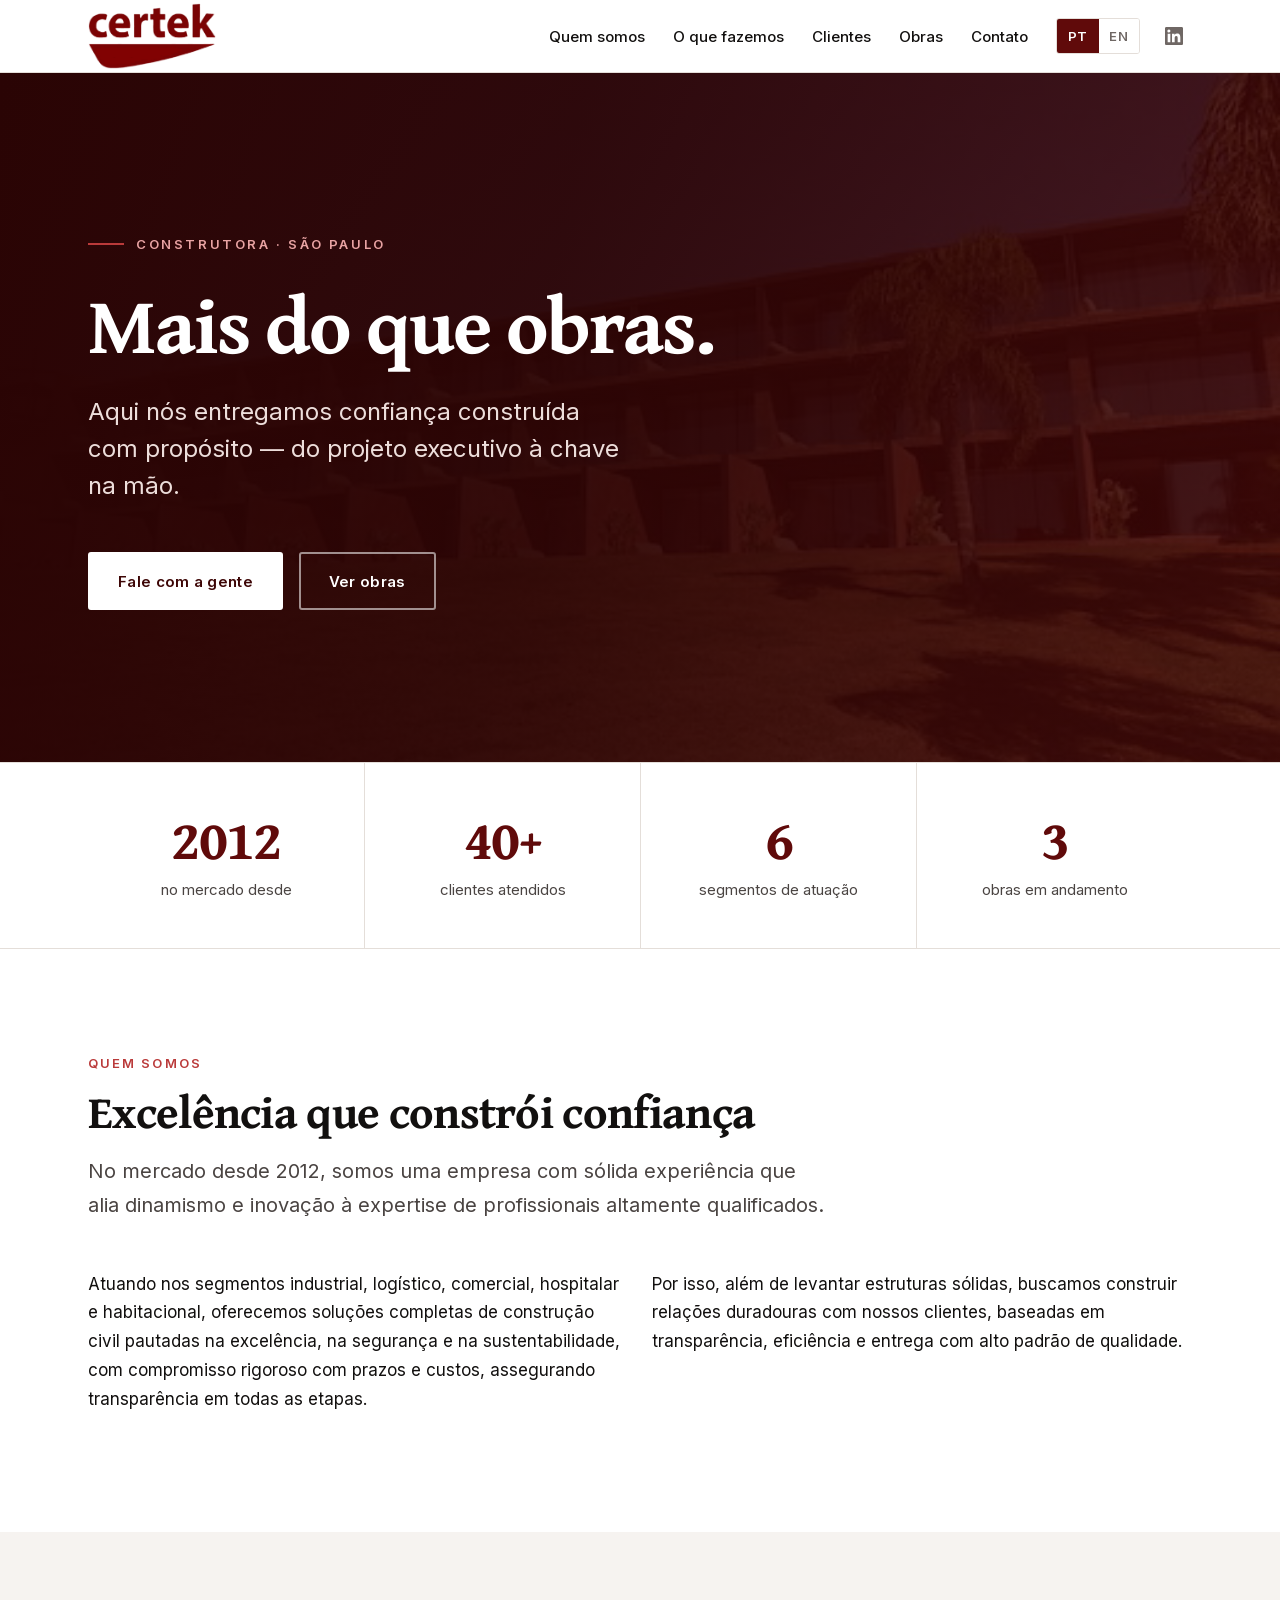
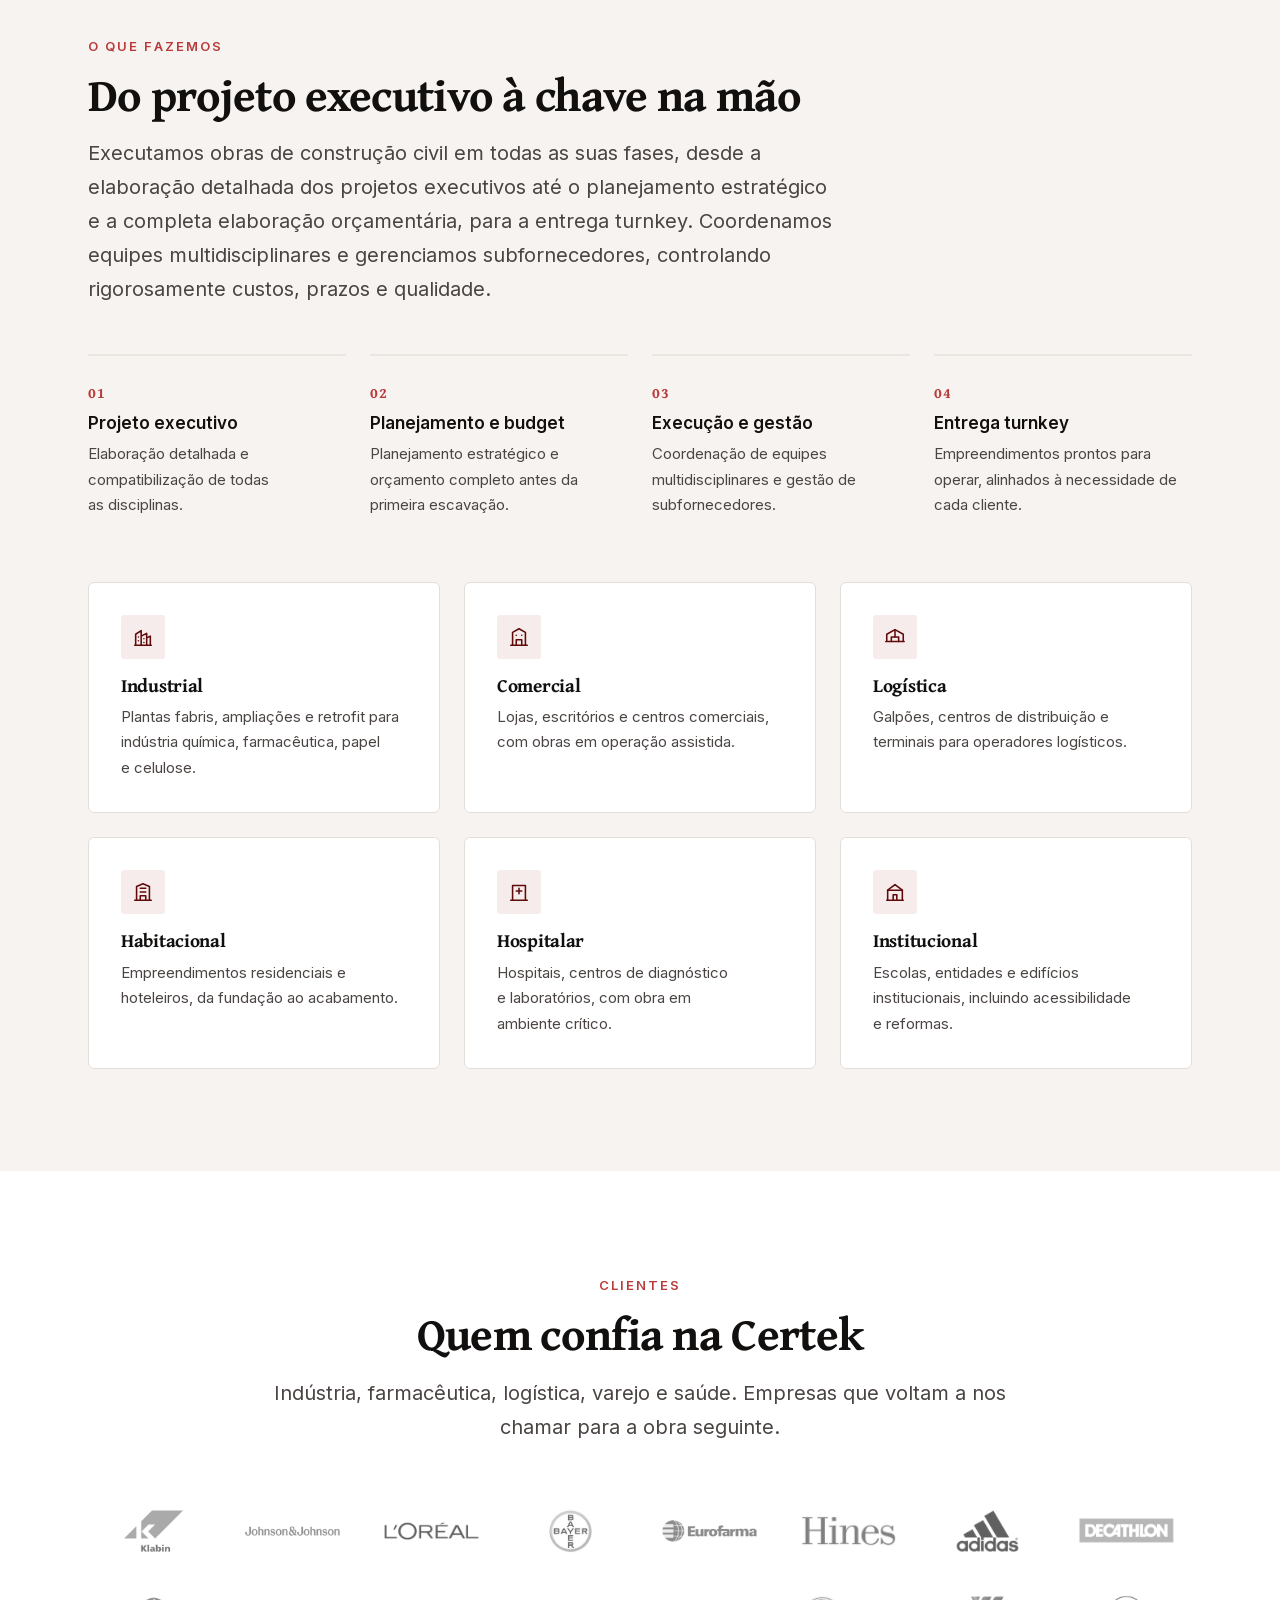
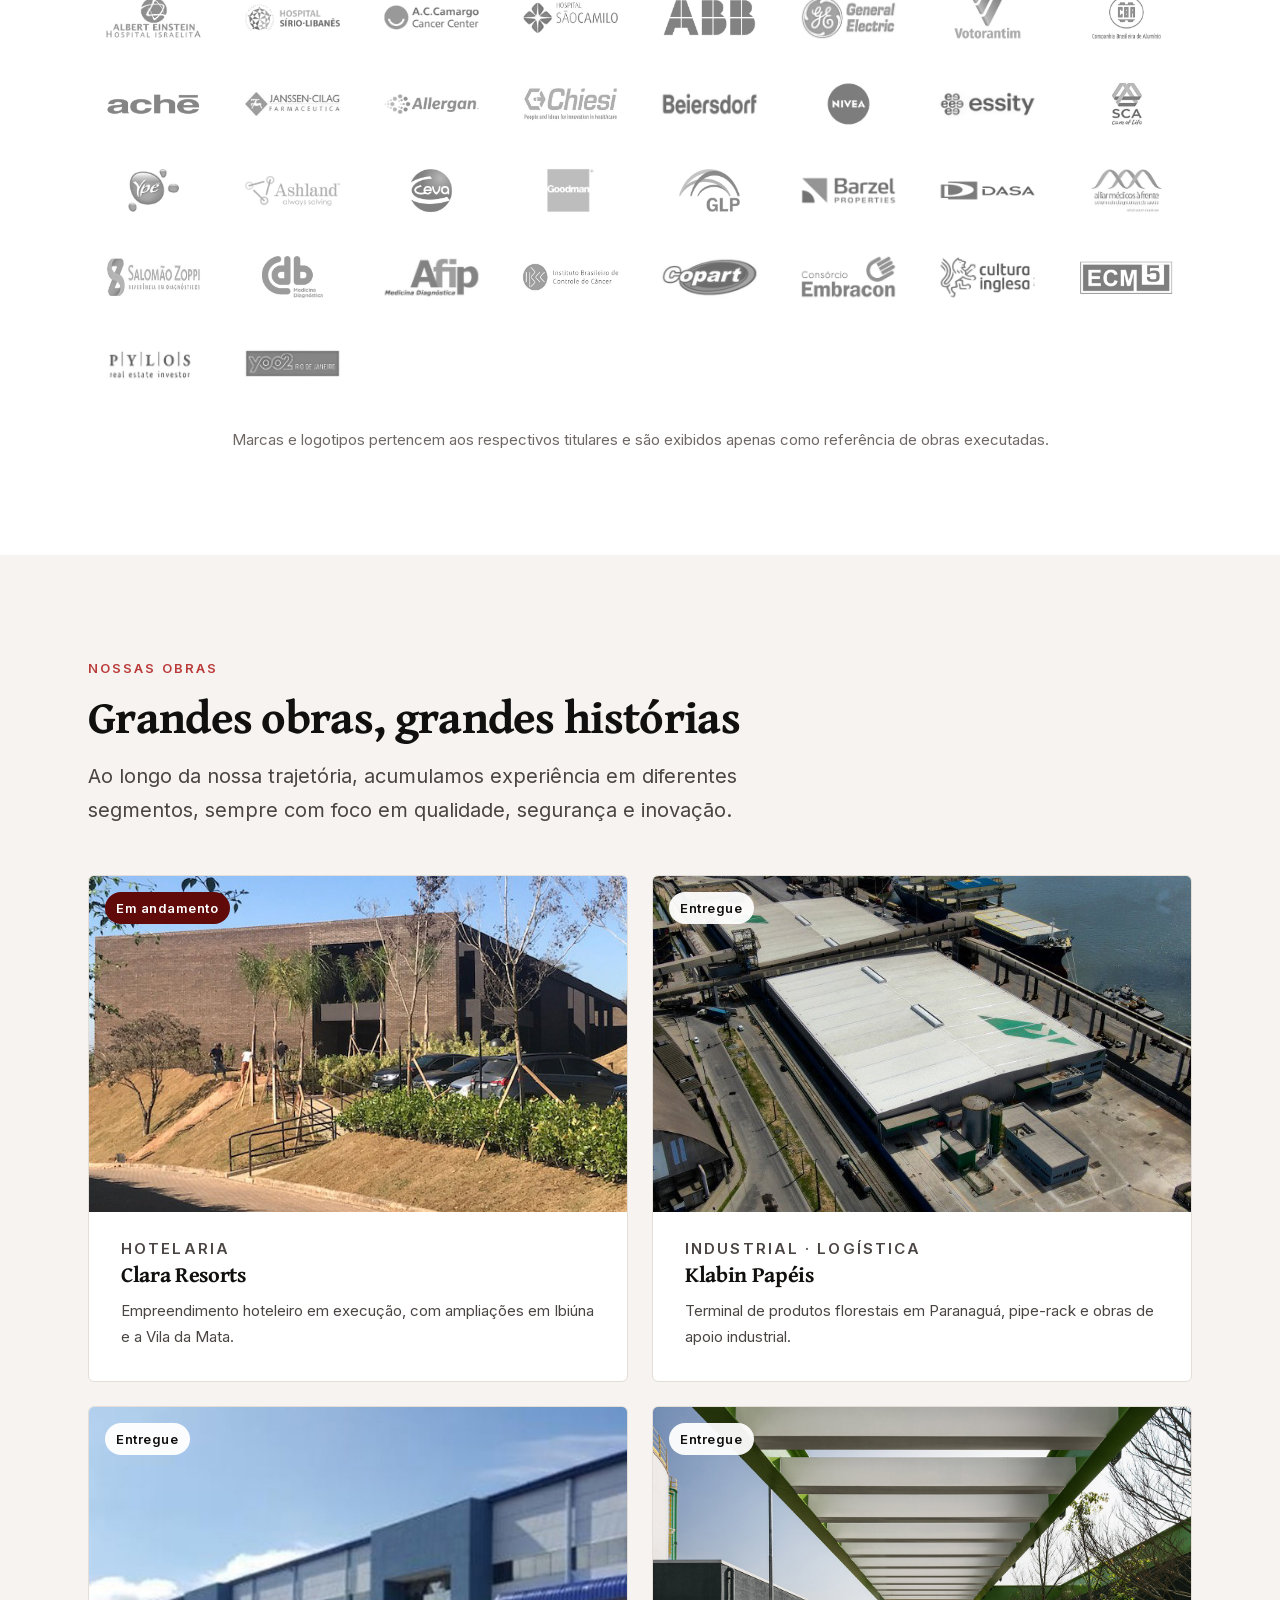
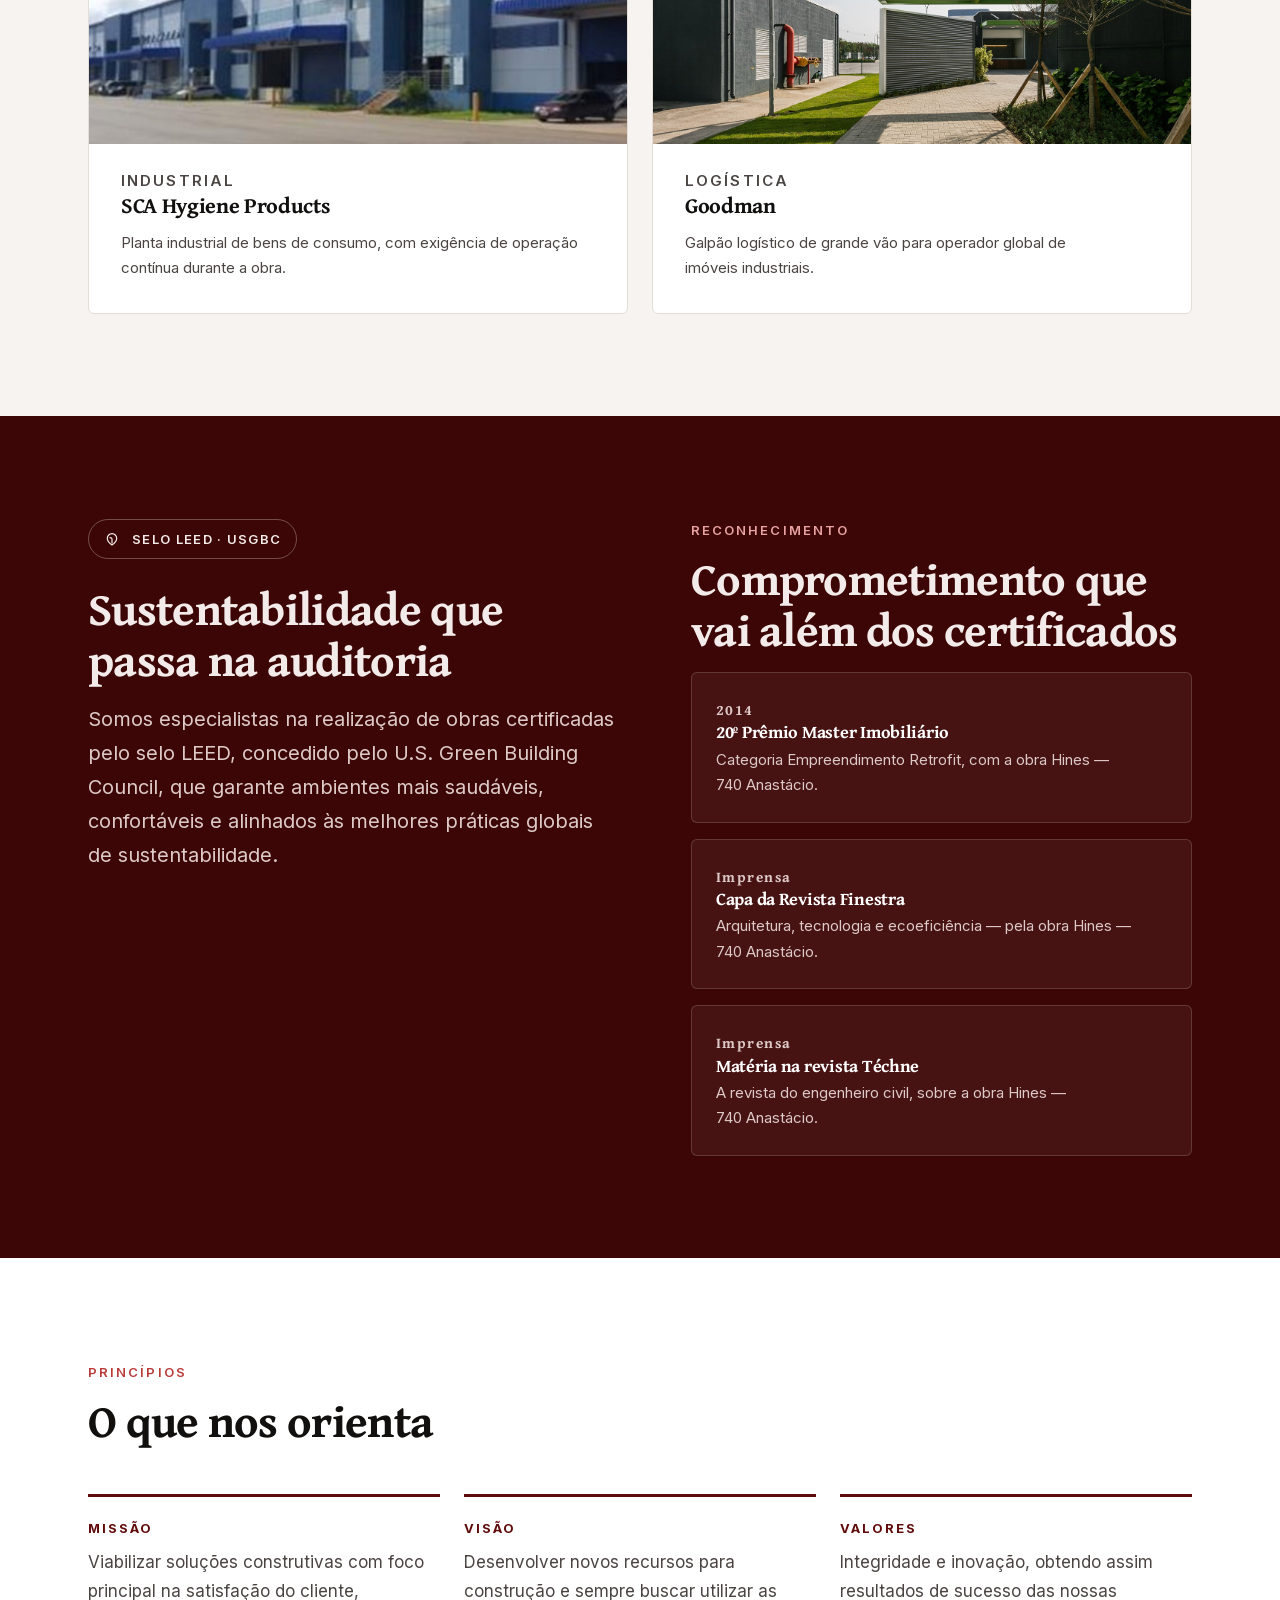
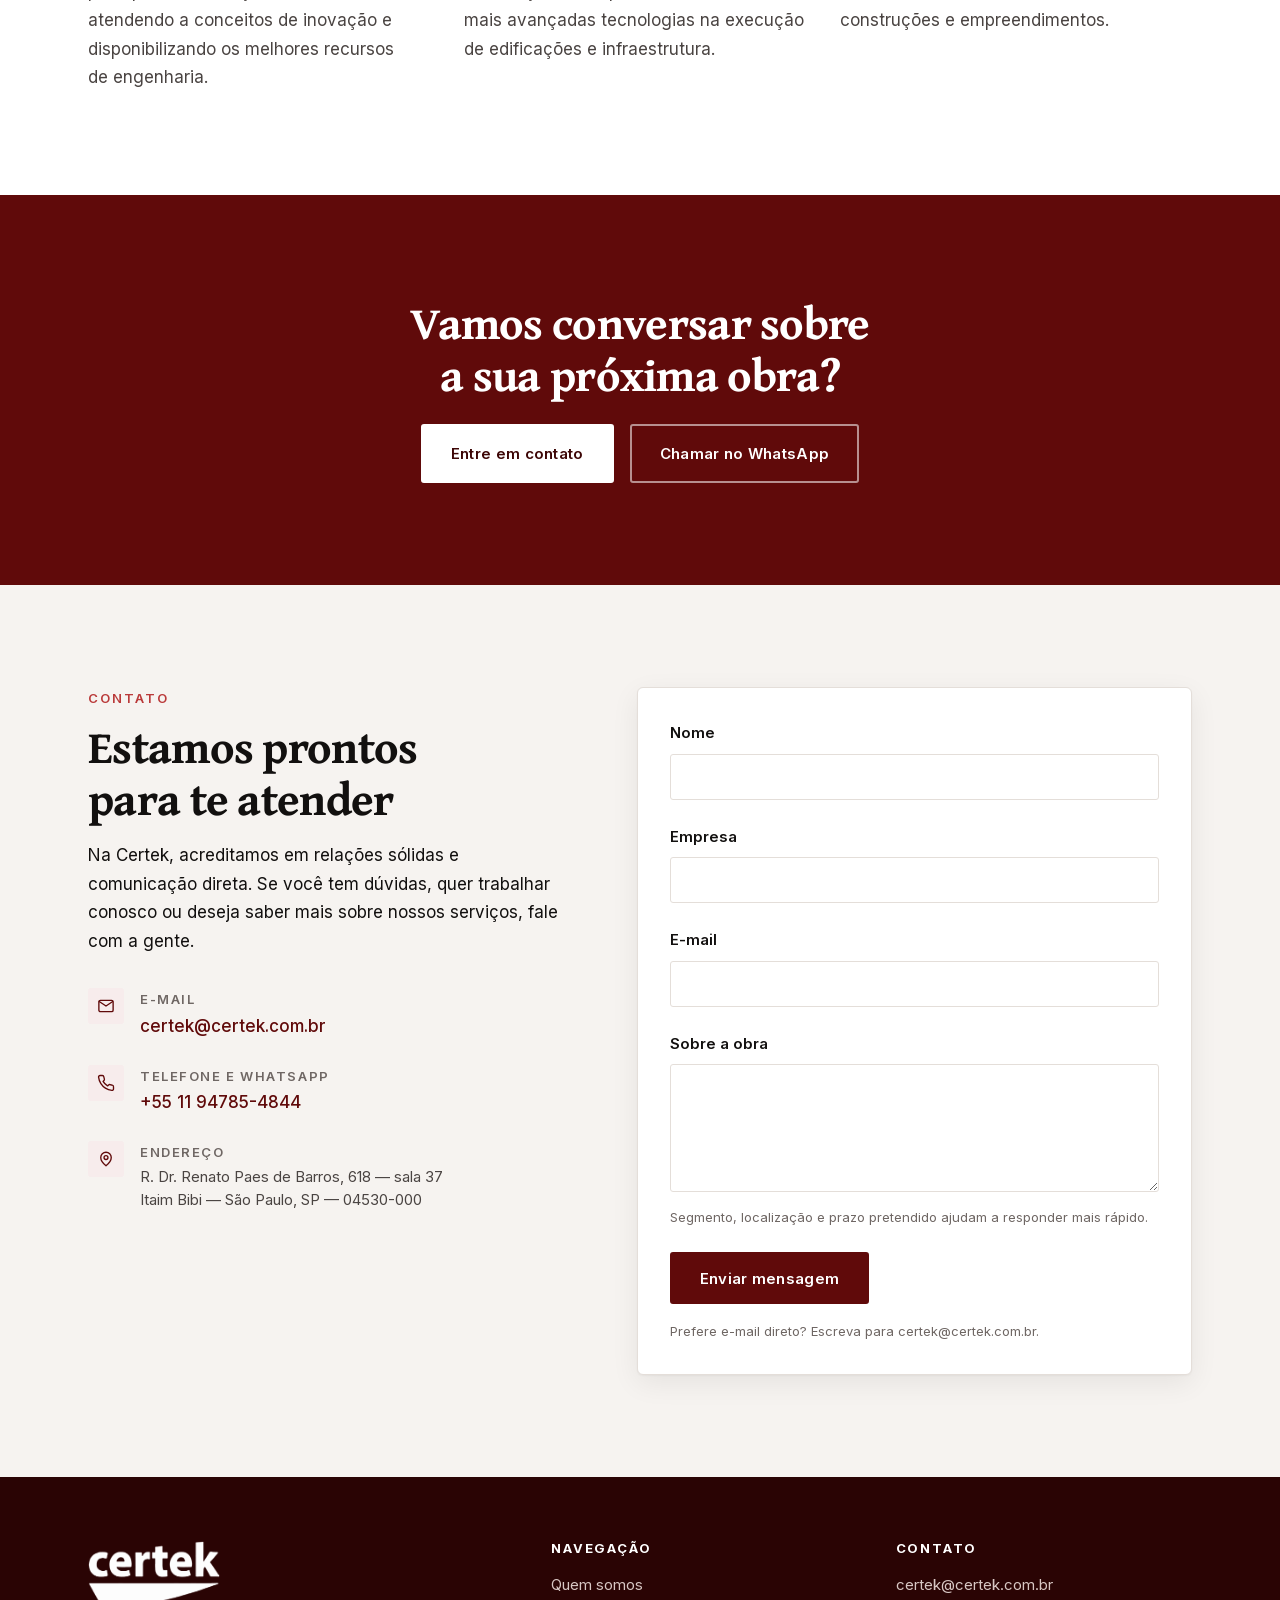
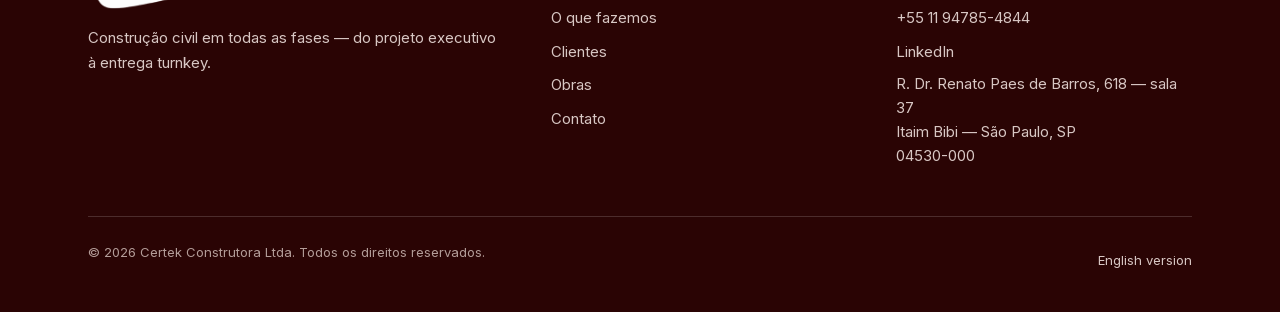
==== index.html @ c5f1bcc7 "LinkedIn, fundacao em 2012, mosaico de logos mais compacto e ajustes mobile Informacoes fornecidas p" ====
<!DOCTYPE html>
<html lang="pt-BR">
<head>
<meta charset="utf-8">
<meta name="viewport" content="width=device-width, initial-scale=1">

<title>Certek Construtora — Obras industriais, logísticas, hospitalares e comerciais em São Paulo</title>
<meta name="description" content="Construtora com atuação nos segmentos industrial, comercial, logístico, habitacional, hospitalar e institucional. Do projeto executivo à entrega turnkey, com obras certificadas LEED.">

<link rel="canonical" href="https://certek.com.br/">
<link rel="alternate" hreflang="pt-BR" href="https://certek.com.br/">
<link rel="alternate" hreflang="en" href="https://certek.com.br/en/">
<link rel="alternate" hreflang="x-default" href="https://certek.com.br/">

<meta property="og:type" content="website">
<meta property="og:site_name" content="Certek Construtora">
<meta property="og:locale" content="pt_BR">
<meta property="og:locale:alternate" content="en_US">
<meta property="og:url" content="https://certek.com.br/">
<meta property="og:title" content="Certek Construtora — mais do que obras">
<meta property="og:description" content="Do projeto executivo à entrega turnkey. Obras industriais, logísticas, hospitalares e comerciais para Klabin, Eurofarma, Johnson &amp; Johnson, Hines, Albert Einstein e outros.">
<meta property="og:image" content="https://certek.com.br/assets/img/og-certek.jpg">
<meta property="og:image:width" content="1200">
<meta property="og:image:height" content="630">
<meta property="og:image:alt" content="Certek Construtora">
<meta name="twitter:card" content="summary_large_image">

<link rel="icon" href="assets/img/favicon-32.png" sizes="32x32" type="image/png">
<link rel="icon" href="assets/img/favicon-512.png" sizes="512x512" type="image/png">
<link rel="apple-touch-icon" href="assets/img/apple-touch-icon.png">
<meta name="theme-color" content="#600a0a">

<link rel="preload" href="assets/fonts/gentium-700-latin.woff2" as="font" type="font/woff2" crossorigin>
<link rel="preload" href="assets/fonts/inter-400-latin.woff2" as="font" type="font/woff2" crossorigin>
<link rel="stylesheet" href="assets/css/fonts.css">
<link rel="stylesheet" href="assets/css/site.css">

<script type="application/ld+json">
{
  "@context": "https://schema.org",
  "@type": "GeneralContractor",
  "name": "Certek Construtora",
  "legalName": "Certek Construtora Ltda",
  "url": "https://certek.com.br/",
  "logo": "https://certek.com.br/assets/img/logo-certek.png",
  "image": "https://certek.com.br/assets/img/og-certek.jpg",
  "email": "certek@certek.com.br",
  "telephone": "+55-11-94785-4844",
  "foundingDate": "2012",
  "sameAs": ["https://www.linkedin.com/company/certek-construtora/"],
  "address": {
    "@type": "PostalAddress",
    "streetAddress": "R. Dr. Renato Paes de Barros, 618 - sala 37",
    "addressLocality": "São Paulo",
    "addressRegion": "SP",
    "postalCode": "04530-000",
    "addressCountry": "BR"
  },
  "areaServed": { "@type": "Country", "name": "Brasil" },
  "knowsAbout": [
    "Construção industrial",
    "Construção logística",
    "Construção hospitalar",
    "Construção comercial",
    "Retrofit",
    "Entrega turnkey",
    "Certificação LEED"
  ]
}
</script>
</head>

<body>
<a class="skip-link" href="#main" data-i18n="skip">Pular para o conteúdo</a>

<header class="site-header">
  <div class="container site-header__inner">
    <a class="brand" href="./" aria-label="Certek Construtora — início">
      <img src="assets/img/logo-certek.png" alt="Certek Construtora" width="600" height="307">
    </a>

    <button class="nav-toggle" type="button" aria-expanded="false" aria-controls="nav">
      <span></span>
      <span class="visually-hidden" data-i18n="nav.toggle">Abrir menu</span>
    </button>

    <nav class="nav" id="nav" aria-label="Principal">
      <ul class="nav__list">
        <li><a class="nav__link" href="#empresa" data-i18n="nav.about">Quem somos</a></li>
        <li><a class="nav__link" href="#servicos" data-i18n="nav.services">O que fazemos</a></li>
        <li><a class="nav__link" href="#clientes" data-i18n="nav.clients">Clientes</a></li>
        <li><a class="nav__link" href="#obras" data-i18n="nav.works">Obras</a></li>
        <li><a class="nav__link" href="#contato" data-i18n="nav.contact">Contato</a></li>
      </ul>
      <div class="nav__aside">
        <div class="lang">
          <a class="lang__item" href="./" aria-current="true" lang="pt-BR" hreflang="pt-BR">PT</a>
          <a class="lang__item" href="en/" lang="en" hreflang="en">EN</a>
        </div>
        <a class="social" href="https://www.linkedin.com/company/certek-construtora/" target="_blank" rel="noopener">
          <svg viewBox="0 0 24 24" fill="currentColor" aria-hidden="true"><path d="M20.45 20.45h-3.56v-5.57c0-1.33-.02-3.04-1.85-3.04-1.86 0-2.14 1.45-2.14 2.94v5.67H9.35V9h3.41v1.56h.05a3.74 3.74 0 0 1 3.37-1.85c3.6 0 4.27 2.37 4.27 5.46v6.28zM5.34 7.43a2.07 2.07 0 1 1 0-4.13 2.07 2.07 0 0 1 0 4.13zM7.12 20.45H3.55V9h3.57v11.45zM22.22 0H1.77C.79 0 0 .77 0 1.72v20.56C0 23.23.79 24 1.77 24h20.45c.98 0 1.78-.77 1.78-1.72V1.72C24 .77 23.2 0 22.22 0z"/></svg>
          <span class="visually-hidden" data-i18n="social.linkedin">Certek no LinkedIn</span>
        </a>
      </div>
    </nav>
  </div>
</header>

<main id="main">

  <!-- 1 · Herói ------------------------------------------------------------ -->
  <section class="hero">
    <div class="hero__media" role="presentation"></div>
    <div class="container">
      <div class="hero__inner">
        <p class="hero__eyebrow" data-i18n="hero.eyebrow">Construtora · São Paulo</p>
        <h1 class="hero__title" data-i18n="hero.title">Mais do que obras.</h1>
        <p class="hero__lead" data-i18n="hero.lead">
          Aqui nós entregamos confiança construída com propósito — do projeto
          executivo à chave na mão.
        </p>
        <div class="hero__actions">
          <a class="btn btn--light" href="#contato" data-i18n="hero.cta1">Fale com a gente</a>
          <a class="btn btn--on-dark" href="#obras" data-i18n="hero.cta2">Ver obras</a>
        </div>
      </div>
    </div>
  </section>

  <!-- 2 · Números ---------------------------------------------------------- -->
  <section class="stats" aria-label="Certek em números">
    <div class="container">
      <div class="stats__grid">
        <div class="stat">
          <span class="stat__value">2012</span>
          <span class="stat__label" data-i18n="stats.since">no mercado desde</span>
        </div>
        <div class="stat">
          <span class="stat__value">40+</span>
          <span class="stat__label" data-i18n="stats.clients">clientes atendidos</span>
        </div>
        <div class="stat">
          <span class="stat__value">6</span>
          <span class="stat__label" data-i18n="stats.sectors">segmentos de atuação</span>
        </div>
        <div class="stat">
          <span class="stat__value">3</span>
          <span class="stat__label" data-i18n="stats.ongoing">obras em andamento</span>
        </div>
      </div>
    </div>
  </section>

  <!-- 3 · Quem somos ------------------------------------------------------- -->
  <section class="section" id="empresa">
    <div class="container">
      <div class="section__head">
        <p class="section__eyebrow" data-i18n="about.eyebrow">Quem somos</p>
        <h2 class="section__title" data-i18n="about.title">Excelência que constrói confiança</h2>
        <p class="section__lead" data-i18n="about.lead">
          No mercado desde 2012, somos uma empresa com sólida experiência que
          alia dinamismo e inovação à expertise de profissionais altamente
          qualificados.
        </p>
      </div>

      <div class="grid grid--2">
        <p data-reveal data-i18n="about.p1">
          Atuando nos segmentos industrial, logístico, comercial, hospitalar e
          habitacional, oferecemos soluções completas de construção civil
          pautadas na excelência, na segurança e na sustentabilidade, com
          compromisso rigoroso com prazos e custos, assegurando transparência em
          todas as etapas.
        </p>
        <p data-reveal data-i18n="about.p2">
          Por isso, além de levantar estruturas sólidas, buscamos construir
          relações duradouras com nossos clientes, baseadas em transparência,
          eficiência e entrega com alto padrão de qualidade.
        </p>
      </div>
    </div>
  </section>

  <!-- 4 · O que fazemos ---------------------------------------------------- -->
  <section class="section section--sand" id="servicos">
    <div class="container">
      <div class="section__head">
        <p class="section__eyebrow" data-i18n="services.eyebrow">O que fazemos</p>
        <h2 class="section__title" data-i18n="services.title">Do projeto executivo à chave na mão</h2>
        <p class="section__lead" data-i18n="services.lead">
          Executamos obras de construção civil em todas as suas fases, desde a
          elaboração detalhada dos projetos executivos até o planejamento
          estratégico e a completa elaboração orçamentária, para a entrega
          turnkey. Coordenamos equipes multidisciplinares e gerenciamos
          subfornecedores, controlando rigorosamente custos, prazos e qualidade.
        </p>
      </div>

      <ol class="process">
        <li class="process__step" data-reveal>
          <h3 data-i18n="process.1.title">Projeto executivo</h3>
          <p data-i18n="process.1.text">Elaboração detalhada e compatibilização de todas as disciplinas.</p>
        </li>
        <li class="process__step" data-reveal>
          <h3 data-i18n="process.2.title">Planejamento e budget</h3>
          <p data-i18n="process.2.text">Planejamento estratégico e orçamento completo antes da primeira escavação.</p>
        </li>
        <li class="process__step" data-reveal>
          <h3 data-i18n="process.3.title">Execução e gestão</h3>
          <p data-i18n="process.3.text">Coordenação de equipes multidisciplinares e gestão de subfornecedores.</p>
        </li>
        <li class="process__step" data-reveal>
          <h3 data-i18n="process.4.title">Entrega turnkey</h3>
          <p data-i18n="process.4.text">Empreendimentos prontos para operar, alinhados à necessidade de cada cliente.</p>
        </li>
      </ol>

      <div class="segments grid grid--3">
        <article class="segment" data-reveal>
          <div class="segment__icon" aria-hidden="true">
            <svg viewBox="0 0 24 24" fill="none" stroke="currentColor" stroke-width="1.7" stroke-linecap="round" stroke-linejoin="round"><path d="M3 21h18M4 21V9l6-4v16M10 21V11l6-3v13M16 21v-8l4-2v10"/><path d="M7 12h.01M7 16h.01M13 14h.01M13 18h.01"/></svg>
          </div>
          <h3 data-i18n="segment.industrial.title">Industrial</h3>
          <p data-i18n="segment.industrial.text">Plantas fabris, ampliações e retrofit para indústria química, farmacêutica, papel e celulose.</p>
        </article>

        <article class="segment" data-reveal>
          <div class="segment__icon" aria-hidden="true">
            <svg viewBox="0 0 24 24" fill="none" stroke="currentColor" stroke-width="1.7" stroke-linecap="round" stroke-linejoin="round"><path d="M3 21h18M5 21V7l7-4 7 4v14"/><path d="M9 21v-6h6v6"/><path d="M9 10h.01M15 10h.01"/></svg>
          </div>
          <h3 data-i18n="segment.comercial.title">Comercial</h3>
          <p data-i18n="segment.comercial.text">Lojas, escritórios e centros comerciais, com obras em operação assistida.</p>
        </article>

        <article class="segment" data-reveal>
          <div class="segment__icon" aria-hidden="true">
            <svg viewBox="0 0 24 24" fill="none" stroke="currentColor" stroke-width="1.7" stroke-linecap="round" stroke-linejoin="round"><path d="M2 17h20M3 17V9l9-5 9 5v8"/><path d="M8 17v-5h8v5"/><path d="M12 4v8"/></svg>
          </div>
          <h3 data-i18n="segment.logistica.title">Logística</h3>
          <p data-i18n="segment.logistica.text">Galpões, centros de distribuição e terminais para operadores logísticos.</p>
        </article>

        <article class="segment" data-reveal>
          <div class="segment__icon" aria-hidden="true">
            <svg viewBox="0 0 24 24" fill="none" stroke="currentColor" stroke-width="1.7" stroke-linecap="round" stroke-linejoin="round"><path d="M3 21h18M5 21V6l7-3 7 3v15"/><path d="M9 21v-5h6v5"/><path d="M9 8h6M9 12h6"/></svg>
          </div>
          <h3 data-i18n="segment.habitacional.title">Habitacional</h3>
          <p data-i18n="segment.habitacional.text">Empreendimentos residenciais e hoteleiros, da fundação ao acabamento.</p>
        </article>

        <article class="segment" data-reveal>
          <div class="segment__icon" aria-hidden="true">
            <svg viewBox="0 0 24 24" fill="none" stroke="currentColor" stroke-width="1.7" stroke-linecap="round" stroke-linejoin="round"><path d="M3 21h18M5 21V5h14v16"/><path d="M12 8v6M9 11h6"/></svg>
          </div>
          <h3 data-i18n="segment.hospitalar.title">Hospitalar</h3>
          <p data-i18n="segment.hospitalar.text">Hospitais, centros de diagnóstico e laboratórios, com obra em ambiente crítico.</p>
        </article>

        <article class="segment" data-reveal>
          <div class="segment__icon" aria-hidden="true">
            <svg viewBox="0 0 24 24" fill="none" stroke="currentColor" stroke-width="1.7" stroke-linecap="round" stroke-linejoin="round"><path d="M3 21h18M4 21V10l8-6 8 6v11"/><path d="M4 10h16"/><path d="M10 21v-6h4v6"/></svg>
          </div>
          <h3 data-i18n="segment.institucional.title">Institucional</h3>
          <p data-i18n="segment.institucional.text">Escolas, entidades e edifícios institucionais, incluindo acessibilidade e reformas.</p>
        </article>
      </div>
    </div>
  </section>

  <!-- 5 · Clientes --------------------------------------------------------- -->
  <section class="section" id="clientes">
    <div class="container">
      <div class="section__head section__head--center">
        <p class="section__eyebrow" data-i18n="clients.eyebrow">Clientes</p>
        <h2 class="section__title" data-i18n="clients.title">Quem confia na Certek</h2>
        <p class="section__lead" data-i18n="clients.lead">
          Indústria, farmacêutica, logística, varejo e saúde. Empresas que voltam
          a nos chamar para a obra seguinte.
        </p>
      </div>

      <div class="clients__grid">
        <div class="client"><img src="assets/img/clientes/logos/klabin.png" alt="Klabin" loading="lazy" decoding="async" width="175" height="128"></div>
        <div class="client"><img src="assets/img/clientes/logos/johnson-johnson.png" alt="Johnson &amp; Johnson" loading="lazy" decoding="async" width="277" height="38"></div>
        <div class="client"><img src="assets/img/clientes/logos/loreal.png" alt="L'Oréal" loading="lazy" decoding="async" width="244" height="55"></div>
        <div class="client"><img src="assets/img/clientes/logos/bayer.png" alt="Bayer" loading="lazy" decoding="async" width="121" height="121"></div>
        <div class="client"><img src="assets/img/clientes/logos/eurofarma.png" alt="Eurofarma" loading="lazy" decoding="async" width="268" height="72"></div>
        <div class="client"><img src="assets/img/clientes/logos/hines.png" alt="Hines" loading="lazy" decoding="async" width="206" height="70"></div>
        <div class="client"><img src="assets/img/clientes/logos/adidas.png" alt="adidas" loading="lazy" decoding="async" width="163" height="114"></div>
        <div class="client"><img src="assets/img/clientes/logos/decathlon.png" alt="Decathlon" loading="lazy" decoding="async" width="239" height="70"></div>
        <div class="client"><img src="assets/img/clientes/logos/albert-einstein.png" alt="Hospital Israelita Albert Einstein" loading="lazy" decoding="async" width="249" height="113"></div>
        <div class="client"><img src="assets/img/clientes/logos/sirio-libanes.png" alt="Hospital Sírio-Libanês" loading="lazy" decoding="async" width="291" height="90"></div>
        <div class="client"><img src="assets/img/clientes/logos/ac-camargo.png" alt="A.C.Camargo Cancer Center" loading="lazy" decoding="async" width="260" height="77"></div>
        <div class="client"><img src="assets/img/clientes/logos/sao-camilo.png" alt="Hospital São Camilo" loading="lazy" decoding="async" width="271" height="98"></div>
        <div class="client"><img src="assets/img/clientes/logos/abb.png" alt="ABB" loading="lazy" decoding="async" width="158" height="69"></div>
        <div class="client"><img src="assets/img/clientes/logos/general-electric.png" alt="General Electric" loading="lazy" decoding="async" width="207" height="98"></div>
        <div class="client"><img src="assets/img/clientes/logos/votorantim.png" alt="Votorantim" loading="lazy" decoding="async" width="175" height="116"></div>
        <div class="client"><img src="assets/img/clientes/logos/cba.png" alt="CBA — Companhia Brasileira de Alumínio" loading="lazy" decoding="async" width="227" height="144"></div>
        <div class="client"><img src="assets/img/clientes/logos/ache.png" alt="Aché Laboratórios" loading="lazy" decoding="async" width="179" height="47"></div>
        <div class="client"><img src="assets/img/clientes/logos/janssen-cilag.png" alt="Janssen-Cilag" loading="lazy" decoding="async" width="307" height="87"></div>
        <div class="client"><img src="assets/img/clientes/logos/allergan.png" alt="Allergan" loading="lazy" decoding="async" width="291" height="73"></div>
        <div class="client"><img src="assets/img/clientes/logos/chiesi.png" alt="Chiesi" loading="lazy" decoding="async" width="194" height="75"></div>
        <div class="client"><img src="assets/img/clientes/logos/beiersdorf.png" alt="Beiersdorf" loading="lazy" decoding="async" width="224" height="60"></div>
        <div class="client"><img src="assets/img/clientes/logos/nivea.png" alt="Nivea" loading="lazy" decoding="async" width="115" height="115"></div>
        <div class="client"><img src="assets/img/clientes/logos/essity.png" alt="Essity" loading="lazy" decoding="async" width="218" height="60"></div>
        <div class="client"><img src="assets/img/clientes/logos/sca.png" alt="SCA Hygiene Products" loading="lazy" decoding="async" width="108" height="148"></div>
        <div class="client"><img src="assets/img/clientes/logos/ype.png" alt="Ypê" loading="lazy" decoding="async" width="158" height="133"></div>
        <div class="client"><img src="assets/img/clientes/logos/ashland.png" alt="Ashland" loading="lazy" decoding="async" width="296" height="102"></div>
        <div class="client"><img src="assets/img/clientes/logos/ceva.png" alt="Ceva Santé Animale" loading="lazy" decoding="async" width="144" height="149"></div>
        <div class="client"><img src="assets/img/clientes/logos/goodman.png" alt="Goodman" loading="lazy" decoding="async" width="139" height="125"></div>
        <div class="client"><img src="assets/img/clientes/logos/glp.png" alt="GLP" loading="lazy" decoding="async" width="201" height="144"></div>
        <div class="client"><img src="assets/img/clientes/logos/barzel.png" alt="Barzel Properties" loading="lazy" decoding="async" width="216" height="68"></div>
        <div class="client"><img src="assets/img/clientes/logos/dasa.png" alt="Dasa" loading="lazy" decoding="async" width="236" height="56"></div>
        <div class="client"><img src="assets/img/clientes/logos/alliar.png" alt="Alliar" loading="lazy" decoding="async" width="192" height="119"></div>
        <div class="client"><img src="assets/img/clientes/logos/salomao-zoppi.png" alt="Salomão Zoppi Diagnósticos" loading="lazy" decoding="async" width="189" height="83"></div>
        <div class="client"><img src="assets/img/clientes/logos/cdb.png" alt="CDB Medicina Diagnóstica" loading="lazy" decoding="async" width="202" height="143"></div>
        <div class="client"><img src="assets/img/clientes/logos/afip.png" alt="Afip Medicina Diagnóstica" loading="lazy" decoding="async" width="218" height="94"></div>
        <div class="client"><img src="assets/img/clientes/logos/ibcc.png" alt="Instituto Brasileiro de Controle do Câncer" loading="lazy" decoding="async" width="341" height="105"></div>
        <div class="client"><img src="assets/img/clientes/logos/copart.png" alt="Copart" loading="lazy" decoding="async" width="224" height="92"></div>
        <div class="client"><img src="assets/img/clientes/logos/embracon.png" alt="Consórcio Embracon" loading="lazy" decoding="async" width="215" height="99"></div>
        <div class="client"><img src="assets/img/clientes/logos/cultura-inglesa.png" alt="Cultura Inglesa" loading="lazy" decoding="async" width="227" height="104"></div>
        <div class="client"><img src="assets/img/clientes/logos/ecm5.png" alt="ECM5 Incorporadora" loading="lazy" decoding="async" width="180" height="71"></div>
        <div class="client"><img src="assets/img/clientes/logos/pylos.png" alt="Pylos Real Estate Investor" loading="lazy" decoding="async" width="207" height="66"></div>
        <div class="client"><img src="assets/img/clientes/logos/yoo2.png" alt="YOO2 Rio de Janeiro" loading="lazy" decoding="async" width="207" height="65"></div>
      </div>

      <p class="clients__note" data-i18n="clients.note">
        Marcas e logotipos pertencem aos respectivos titulares e são exibidos
        apenas como referência de obras executadas.
      </p>
    </div>
  </section>

  <!-- 6 · Obras ------------------------------------------------------------ -->
  <section class="section section--sand" id="obras">
    <div class="container">
      <div class="section__head">
        <p class="section__eyebrow" data-i18n="works.eyebrow">Nossas obras</p>
        <h2 class="section__title" data-i18n="works.title">Grandes obras, grandes histórias</h2>
        <p class="section__lead" data-i18n="works.lead">
          Ao longo da nossa trajetória, acumulamos experiência em diferentes
          segmentos, sempre com foco em qualidade, segurança e inovação.
        </p>
      </div>

      <div class="works">
        <article class="work" data-reveal>
          <figure class="work__figure">
            <img src="assets/img/obras/clara-resorts-2.jpg" alt="Obra do Clara Resorts" loading="lazy" decoding="async" width="640" height="480">
            <span class="work__status work__status--live" data-i18n="works.status.live">Em andamento</span>
          </figure>
          <div class="work__body">
            <p class="work__sector" data-i18n="works.clara.sector">Hotelaria</p>
            <h3 data-i18n="works.clara.title">Clara Resorts</h3>
            <p data-i18n="works.clara.text">Empreendimento hoteleiro em execução, com ampliações em Ibiúna e a Vila da Mata.</p>
          </div>
        </article>

        <article class="work" data-reveal>
          <figure class="work__figure">
            <img src="assets/img/obras/klabin.jpg" alt="Obra da Klabin" loading="lazy" decoding="async" width="768" height="432">
            <span class="work__status" data-i18n="works.status.done">Entregue</span>
          </figure>
          <div class="work__body">
            <p class="work__sector" data-i18n="works.klabin.sector">Industrial · Logística</p>
            <h3 data-i18n="works.klabin.title">Klabin Papéis</h3>
            <p data-i18n="works.klabin.text">Terminal de produtos florestais em Paranaguá, pipe-rack e obras de apoio industrial.</p>
          </div>
        </article>

        <article class="work" data-reveal>
          <figure class="work__figure">
            <img src="assets/img/obras/sca-1.jpg" alt="Obra da SCA Hygiene Products" loading="lazy" decoding="async" width="630" height="408">
            <span class="work__status" data-i18n="works.status.done">Entregue</span>
          </figure>
          <div class="work__body">
            <p class="work__sector" data-i18n="works.sca.sector">Industrial</p>
            <h3 data-i18n="works.sca.title">SCA Hygiene Products</h3>
            <p data-i18n="works.sca.text">Planta industrial de bens de consumo, com exigência de operação contínua durante a obra.</p>
          </div>
        </article>

        <article class="work" data-reveal>
          <figure class="work__figure">
            <img src="assets/img/obras/goodman.jpg" alt="Galpão logístico Goodman" loading="lazy" decoding="async" width="1447" height="992">
            <span class="work__status" data-i18n="works.status.done">Entregue</span>
          </figure>
          <div class="work__body">
            <p class="work__sector" data-i18n="works.goodman.sector">Logística</p>
            <h3 data-i18n="works.goodman.title">Goodman</h3>
            <p data-i18n="works.goodman.text">Galpão logístico de grande vão para operador global de imóveis industriais.</p>
          </div>
        </article>
      </div>
    </div>
  </section>

  <!-- 7 · LEED e reconhecimento -------------------------------------------- -->
  <section class="section section--dark" id="reconhecimento">
    <div class="container">
      <div class="leed">
        <div>
          <p class="leed__seal">
            <svg viewBox="0 0 24 24" fill="none" stroke="currentColor" stroke-width="1.8" stroke-linecap="round" stroke-linejoin="round" aria-hidden="true"><path d="M12 21s7-4.5 7-10a7 7 0 1 0-14 0c0 5.5 7 10 7 10z"/><path d="M12 12v6M9 10c1.5 0 3 1 3 2"/></svg>
            <span data-i18n="leed.seal">Selo LEED · USGBC</span>
          </p>
          <h2 class="section__title" data-i18n="leed.title">Sustentabilidade que passa na auditoria</h2>
          <p class="section__lead" data-i18n="leed.lead">
            Somos especialistas na realização de obras certificadas pelo selo
            LEED, concedido pelo U.S. Green Building Council, que garante
            ambientes mais saudáveis, confortáveis e alinhados às melhores
            práticas globais de sustentabilidade.
          </p>
        </div>

        <div>
          <p class="section__eyebrow" data-i18n="awards.eyebrow">Reconhecimento</p>
          <h2 class="section__title" data-i18n="awards.title">Comprometimento que vai além dos certificados</h2>
          <div class="awards">
            <article class="award" data-reveal>
              <p class="award__year">2014</p>
              <h3 data-i18n="awards.master.title">20º Prêmio Master Imobiliário</h3>
              <p data-i18n="awards.master.text">Categoria Empreendimento Retrofit, com a obra Hines — 740 Anastácio.</p>
            </article>
            <article class="award" data-reveal>
              <p class="award__year" data-i18n="awards.press">Imprensa</p>
              <h3 data-i18n="awards.finestra.title">Capa da Revista Finestra</h3>
              <p data-i18n="awards.finestra.text">Arquitetura, tecnologia e ecoeficiência — pela obra Hines — 740 Anastácio.</p>
            </article>
            <article class="award" data-reveal>
              <p class="award__year" data-i18n="awards.press">Imprensa</p>
              <h3 data-i18n="awards.techne.title">Matéria na revista Téchne</h3>
              <p data-i18n="awards.techne.text">A revista do engenheiro civil, sobre a obra Hines — 740 Anastácio.</p>
            </article>
          </div>
        </div>
      </div>
    </div>
  </section>

  <!-- 8 · Missão, visão e valores ------------------------------------------ -->
  <section class="section" id="valores">
    <div class="container">
      <div class="section__head">
        <p class="section__eyebrow" data-i18n="values.eyebrow">Princípios</p>
        <h2 class="section__title" data-i18n="values.title">O que nos orienta</h2>
      </div>

      <div class="grid grid--3">
        <div class="pillar" data-reveal>
          <h3 data-i18n="values.mission.title">Missão</h3>
          <p data-i18n="values.mission.text">
            Viabilizar soluções construtivas com foco principal na satisfação do
            cliente, atendendo a conceitos de inovação e disponibilizando os
            melhores recursos de engenharia.
          </p>
        </div>
        <div class="pillar" data-reveal>
          <h3 data-i18n="values.vision.title">Visão</h3>
          <p data-i18n="values.vision.text">
            Desenvolver novos recursos para construção e sempre buscar utilizar
            as mais avançadas tecnologias na execução de edificações e
            infraestrutura.
          </p>
        </div>
        <div class="pillar" data-reveal>
          <h3 data-i18n="values.values.title">Valores</h3>
          <p data-i18n="values.values.text">
            Integridade e inovação, obtendo assim resultados de sucesso das
            nossas construções e empreendimentos.
          </p>
        </div>
      </div>
    </div>
  </section>

  <!-- Faixa de CTA --------------------------------------------------------- -->
  <section class="section cta-band">
    <div class="container container--narrow">
      <h2 data-i18n="cta.title">Vamos conversar sobre a sua próxima obra?</h2>
      <div class="cta-band__actions">
        <a class="btn btn--light" href="#contato" data-i18n="cta.primary">Entre em contato</a>
        <a class="btn btn--on-dark" href="https://wa.me/5511947854844" rel="noopener" data-i18n="cta.whatsapp">Chamar no WhatsApp</a>
      </div>
    </div>
  </section>

  <!-- 9 · Contato ---------------------------------------------------------- -->
  <section class="section section--sand" id="contato">
    <div class="container">
      <div class="contact">
        <div>
          <p class="section__eyebrow" data-i18n="contact.eyebrow">Contato</p>
          <h2 class="section__title" data-i18n="contact.title">Estamos prontos para te atender</h2>
          <p data-i18n="contact.lead">
            Na Certek, acreditamos em relações sólidas e comunicação direta. Se
            você tem dúvidas, quer trabalhar conosco ou deseja saber mais sobre
            nossos serviços, fale com a gente.
          </p>

          <div class="contact__channels">
            <div class="channel">
              <span class="channel__icon" aria-hidden="true">
                <svg viewBox="0 0 24 24" fill="none" stroke="currentColor" stroke-width="1.8" stroke-linecap="round" stroke-linejoin="round"><rect x="2.5" y="4.5" width="19" height="15" rx="2"/><path d="m3 6 9 6 9-6"/></svg>
              </span>
              <span>
                <span class="channel__label" data-i18n="contact.email">E-mail</span>
                <a href="mailto:certek@certek.com.br">certek@certek.com.br</a>
              </span>
            </div>

            <div class="channel">
              <span class="channel__icon" aria-hidden="true">
                <svg viewBox="0 0 24 24" fill="none" stroke="currentColor" stroke-width="1.8" stroke-linecap="round" stroke-linejoin="round"><path d="M22 16.9v3a2 2 0 0 1-2.2 2 19.8 19.8 0 0 1-8.6-3.1 19.5 19.5 0 0 1-6-6A19.8 19.8 0 0 1 2.1 4.2 2 2 0 0 1 4.1 2h3a2 2 0 0 1 2 1.7c.1 1 .4 1.9.7 2.8a2 2 0 0 1-.5 2.1L8.1 9.9a16 16 0 0 0 6 6l1.3-1.2a2 2 0 0 1 2.1-.5c.9.3 1.8.6 2.8.7a2 2 0 0 1 1.7 2z"/></svg>
              </span>
              <span>
                <span class="channel__label" data-i18n="contact.phone">Telefone e WhatsApp</span>
                <a href="tel:+5511947854844">+55 11 94785-4844</a>
              </span>
            </div>

            <div class="channel">
              <span class="channel__icon" aria-hidden="true">
                <svg viewBox="0 0 24 24" fill="none" stroke="currentColor" stroke-width="1.8" stroke-linecap="round" stroke-linejoin="round"><path d="M12 21s7-5.6 7-11a7 7 0 1 0-14 0c0 5.4 7 11 7 11z"/><circle cx="12" cy="10" r="2.6"/></svg>
              </span>
              <span>
                <span class="channel__label" data-i18n="contact.address">Endereço</span>
                <address>
                  R. Dr. Renato Paes de Barros, 618 — sala 37<br>
                  Itaim Bibi — São Paulo, SP — 04530-000
                </address>
              </span>
            </div>
          </div>
        </div>

        <!--
          FORMULÁRIO — precisa de um endpoint antes de ir para produção.
          Enquanto o action continuar com o valor abaixo, o site.js intercepta o
          envio e abre um e-mail já preenchido, em vez de fingir que enviou.
          Para ativar de verdade: crie um formulário no Formspree (ou use
          Netlify Forms) e troque o action pela URL recebida.
        -->
        <form class="form" id="contact-form" method="post" action="TODO_FORM_ENDPOINT" novalidate>
          <div class="field">
            <label for="f-nome" data-i18n="form.name">Nome</label>
            <input type="text" id="f-nome" name="nome" autocomplete="name" required>
          </div>
          <div class="field">
            <label for="f-empresa" data-i18n="form.company">Empresa</label>
            <input type="text" id="f-empresa" name="empresa" autocomplete="organization">
          </div>
          <div class="field">
            <label for="f-email" data-i18n="form.emailLabel">E-mail</label>
            <input type="email" id="f-email" name="email" autocomplete="email" required>
          </div>
          <div class="field">
            <label for="f-mensagem" data-i18n="form.message">Sobre a obra</label>
            <textarea id="f-mensagem" name="mensagem" required></textarea>
            <span class="field__hint" data-i18n="form.hint">Segmento, localização e prazo pretendido ajudam a responder mais rápido.</span>
          </div>
          <button class="btn btn--primary" type="submit" data-i18n="form.submit">Enviar mensagem</button>
          <p class="form__status" id="form-status" role="status" aria-live="polite"></p>
          <p class="form__note" data-i18n="form.note">
            Prefere e-mail direto? Escreva para certek@certek.com.br.
          </p>
        </form>
      </div>
    </div>
  </section>
</main>

<footer class="site-footer">
  <div class="container">
    <div class="site-footer__top">
      <div>
        <img src="assets/img/logo-certek-branco.png" alt="Certek Construtora" width="600" height="307" loading="lazy">
        <p data-i18n="footer.tagline">
          Construção civil em todas as fases — do projeto executivo à entrega
          turnkey.
        </p>
      </div>

      <div>
        <h3 data-i18n="footer.nav">Navegação</h3>
        <ul>
          <li><a href="#empresa" data-i18n="nav.about">Quem somos</a></li>
          <li><a href="#servicos" data-i18n="nav.services">O que fazemos</a></li>
          <li><a href="#clientes" data-i18n="nav.clients">Clientes</a></li>
          <li><a href="#obras" data-i18n="nav.works">Obras</a></li>
          <li><a href="#contato" data-i18n="nav.contact">Contato</a></li>
        </ul>
      </div>

      <div>
        <h3 data-i18n="footer.contact">Contato</h3>
        <ul>
          <li><a href="mailto:certek@certek.com.br">certek@certek.com.br</a></li>
          <li><a href="tel:+5511947854844">+55 11 94785-4844</a></li>
          <li><a href="https://www.linkedin.com/company/certek-construtora/" target="_blank" rel="noopener">LinkedIn</a></li>
        </ul>
        <address>
          R. Dr. Renato Paes de Barros, 618 — sala 37<br>
          Itaim Bibi — São Paulo, SP<br>
          04530-000
        </address>
      </div>
    </div>

    <div class="site-footer__bottom">
      <p data-i18n="footer.legal">© 2026 Certek Construtora Ltda. Todos os direitos reservados.</p>
      <p><a href="en/" hreflang="en" lang="en">English version</a></p>
    </div>
  </div>
</footer>

<script src="assets/js/site.js" defer></script>
</body>
</html>
---- assets/css/fonts.css ----
/* Gerado por scripts/fetch-fonts.py — não editar à mão. */

@font-face {
  font-family: 'Gentium Book Plus';
  font-style: normal;
  font-weight: 400;
  font-display: swap;
  src: url('../fonts/gentium-400-latin-ext.woff2') format('woff2');
  unicode-range: U+0100-02BA, U+02BD-02C5, U+02C7-02CC, U+02CE-02D7, U+02DD-02FF, U+0304, U+0308, U+0329, U+1D00-1DBF, U+1E00-1E9F, U+1EF2-1EFF, U+2020, U+20A0-20AB, U+20AD-20C0, U+2113, U+2C60-2C7F, U+A720-A7FF;
}

@font-face {
  font-family: 'Gentium Book Plus';
  font-style: normal;
  font-weight: 400;
  font-display: swap;
  src: url('../fonts/gentium-400-latin.woff2') format('woff2');
  unicode-range: U+0000-00FF, U+0131, U+0152-0153, U+02BB-02BC, U+02C6, U+02DA, U+02DC, U+0304, U+0308, U+0329, U+2000-206F, U+20AC, U+2122, U+2191, U+2193, U+2212, U+2215, U+FEFF, U+FFFD;
}

@font-face {
  font-family: 'Gentium Book Plus';
  font-style: normal;
  font-weight: 700;
  font-display: swap;
  src: url('../fonts/gentium-700-latin-ext.woff2') format('woff2');
  unicode-range: U+0100-02BA, U+02BD-02C5, U+02C7-02CC, U+02CE-02D7, U+02DD-02FF, U+0304, U+0308, U+0329, U+1D00-1DBF, U+1E00-1E9F, U+1EF2-1EFF, U+2020, U+20A0-20AB, U+20AD-20C0, U+2113, U+2C60-2C7F, U+A720-A7FF;
}

@font-face {
  font-family: 'Gentium Book Plus';
  font-style: normal;
  font-weight: 700;
  font-display: swap;
  src: url('../fonts/gentium-700-latin.woff2') format('woff2');
  unicode-range: U+0000-00FF, U+0131, U+0152-0153, U+02BB-02BC, U+02C6, U+02DA, U+02DC, U+0304, U+0308, U+0329, U+2000-206F, U+20AC, U+2122, U+2191, U+2193, U+2212, U+2215, U+FEFF, U+FFFD;
}

@font-face {
  font-family: 'Inter';
  font-style: normal;
  font-weight: 400;
  font-display: swap;
  src: url('../fonts/inter-400-latin-ext.woff2') format('woff2');
  unicode-range: U+0100-02BA, U+02BD-02C5, U+02C7-02CC, U+02CE-02D7, U+02DD-02FF, U+0304, U+0308, U+0329, U+1D00-1DBF, U+1E00-1E9F, U+1EF2-1EFF, U+2020, U+20A0-20AB, U+20AD-20C0, U+2113, U+2C60-2C7F, U+A720-A7FF;
}

@font-face {
  font-family: 'Inter';
  font-style: normal;
  font-weight: 400;
  font-display: swap;
  src: url('../fonts/inter-400-latin.woff2') format('woff2');
  unicode-range: U+0000-00FF, U+0131, U+0152-0153, U+02BB-02BC, U+02C6, U+02DA, U+02DC, U+0304, U+0308, U+0329, U+2000-206F, U+20AC, U+2122, U+2191, U+2193, U+2212, U+2215, U+FEFF, U+FFFD;
}

@font-face {
  font-family: 'Inter';
  font-style: normal;
  font-weight: 500;
  font-display: swap;
  src: url('../fonts/inter-500-latin-ext.woff2') format('woff2');
  unicode-range: U+0100-02BA, U+02BD-02C5, U+02C7-02CC, U+02CE-02D7, U+02DD-02FF, U+0304, U+0308, U+0329, U+1D00-1DBF, U+1E00-1E9F, U+1EF2-1EFF, U+2020, U+20A0-20AB, U+20AD-20C0, U+2113, U+2C60-2C7F, U+A720-A7FF;
}

@font-face {
  font-family: 'Inter';
  font-style: normal;
  font-weight: 500;
  font-display: swap;
  src: url('../fonts/inter-500-latin.woff2') format('woff2');
  unicode-range: U+0000-00FF, U+0131, U+0152-0153, U+02BB-02BC, U+02C6, U+02DA, U+02DC, U+0304, U+0308, U+0329, U+2000-206F, U+20AC, U+2122, U+2191, U+2193, U+2212, U+2215, U+FEFF, U+FFFD;
}

@font-face {
  font-family: 'Inter';
  font-style: normal;
  font-weight: 600;
  font-display: swap;
  src: url('../fonts/inter-600-latin-ext.woff2') format('woff2');
  unicode-range: U+0100-02BA, U+02BD-02C5, U+02C7-02CC, U+02CE-02D7, U+02DD-02FF, U+0304, U+0308, U+0329, U+1D00-1DBF, U+1E00-1E9F, U+1EF2-1EFF, U+2020, U+20A0-20AB, U+20AD-20C0, U+2113, U+2C60-2C7F, U+A720-A7FF;
}

@font-face {
  font-family: 'Inter';
  font-style: normal;
  font-weight: 600;
  font-display: swap;
  src: url('../fonts/inter-600-latin.woff2') format('woff2');
  unicode-range: U+0000-00FF, U+0131, U+0152-0153, U+02BB-02BC, U+02C6, U+02DA, U+02DC, U+0304, U+0308, U+0329, U+2000-206F, U+20AC, U+2122, U+2191, U+2193, U+2212, U+2215, U+FEFF, U+FFFD;
}

@font-face {
  font-family: 'Inter';
  font-style: normal;
  font-weight: 700;
  font-display: swap;
  src: url('../fonts/inter-700-latin-ext.woff2') format('woff2');
  unicode-range: U+0100-02BA, U+02BD-02C5, U+02C7-02CC, U+02CE-02D7, U+02DD-02FF, U+0304, U+0308, U+0329, U+1D00-1DBF, U+1E00-1E9F, U+1EF2-1EFF, U+2020, U+20A0-20AB, U+20AD-20C0, U+2113, U+2C60-2C7F, U+A720-A7FF;
}

@font-face {
  font-family: 'Inter';
  font-style: normal;
  font-weight: 700;
  font-display: swap;
  src: url('../fonts/inter-700-latin.woff2') format('woff2');
  unicode-range: U+0000-00FF, U+0131, U+0152-0153, U+02BB-02BC, U+02C6, U+02DA, U+02DC, U+0304, U+0308, U+0329, U+2000-206F, U+20AC, U+2122, U+2191, U+2193, U+2212, U+2215, U+FEFF, U+FFFD;
}
---- assets/css/site.css ----
/* ==========================================================================
   Certek Construtora — folha de estilo única
   Sem framework, sem build. Tokens em :root, componentes por seção.
   ========================================================================== */

/* --------------------------------------------------------------------------
   1. Tokens
   -------------------------------------------------------------------------- */

:root {
  /* Cor — vinho extraído do logo e do site atual.
     Contraste verificado: #600a0a sobre branco = 13,6:1 (AAA).
     #ba3a3a sobre branco = 5,6:1 — AA para texto normal, por isso só é usado
     em acentos e títulos, nunca em corpo de texto pequeno. */
  --wine: #600a0a;
  --wine-deep: #3d0606;
  --wine-darker: #2a0404;
  --wine-bright: #8b1414;
  --clay: #ba3a3a;

  --ink: #12100f;
  --ink-soft: #4a4442;
  --ink-faint: #6f6764;

  --paper: #ffffff;
  --sand: #f6f3f0;
  --sand-deep: #ece6e0;
  --line: #e4ded9;
  --line-dark: rgba(255, 255, 255, 0.16);

  /* Tipografia */
  --font-display: "Gentium Book Plus", Georgia, "Times New Roman", serif;
  --font-body: Inter, -apple-system, BlinkMacSystemFont, "Segoe UI", Roboto, sans-serif;

  --fs-display: clamp(2.75rem, 7vw, 5rem);
  --fs-h2: clamp(1.875rem, 3.6vw, 3rem);
  --fs-h3: 1.375rem;
  --fs-lead: clamp(1.0625rem, 1.6vw, 1.25rem);
  --fs-body: 1.0625rem;
  --fs-small: 0.9375rem;
  --fs-micro: 0.8125rem;

  /* Espaçamento */
  --sp-1: 0.5rem;
  --sp-2: 0.75rem;
  --sp-3: 1rem;
  --sp-4: 1.5rem;
  --sp-5: 2rem;
  --sp-6: 3rem;
  --sp-7: 4rem;
  --sp-8: 6rem;
  --sp-9: 8rem;

  --section-y: clamp(3.5rem, 8vw, 7rem);
  --gutter: clamp(1.25rem, 4vw, 3rem);
  --measure: 62ch;
  --radius: 3px;
  --radius-lg: 6px;

  --shadow-card: 0 1px 2px rgba(18, 16, 15, 0.04), 0 8px 28px rgba(18, 16, 15, 0.07);
  --shadow-lift: 0 2px 4px rgba(18, 16, 15, 0.06), 0 18px 46px rgba(18, 16, 15, 0.13);

  --ease: cubic-bezier(0.22, 0.61, 0.36, 1);
}

/* --------------------------------------------------------------------------
   2. Reset e base
   -------------------------------------------------------------------------- */

*,
*::before,
*::after {
  box-sizing: border-box;
}

html {
  -webkit-text-size-adjust: 100%;
  scroll-behavior: smooth;
  /* compensa o header fixo quando se navega por âncora */
  scroll-padding-top: 5.5rem;
}

body {
  margin: 0;
  background: var(--paper);
  color: var(--ink);
  font-family: var(--font-body);
  font-size: var(--fs-body);
  line-height: 1.7;
  -webkit-font-smoothing: antialiased;
  text-rendering: optimizeLegibility;
  overflow-x: hidden;
}

h1,
h2,
h3,
h4 {
  font-family: var(--font-display);
  font-weight: 700;
  line-height: 1.12;
  letter-spacing: -0.015em;
  margin: 0 0 var(--sp-3);
  text-wrap: balance;
}

p {
  margin: 0 0 var(--sp-3);
  text-wrap: pretty;
}

p:last-child {
  margin-bottom: 0;
}

a {
  color: var(--wine);
  text-underline-offset: 0.18em;
}

img {
  max-width: 100%;
  height: auto;
  display: block;
}

ul,
ol {
  margin: 0;
  padding: 0;
  list-style: none;
}

:focus-visible {
  outline: 3px solid var(--clay);
  outline-offset: 3px;
  border-radius: 2px;
}

/* fundo escuro precisa de foco claro para continuar visível */
.hero :focus-visible,
.site-footer :focus-visible,
.cta-band :focus-visible {
  outline-color: #ffd9d9;
}

::selection {
  background: var(--wine);
  color: #fff;
}

.skip-link {
  position: absolute;
  left: var(--sp-3);
  top: -100%;
  z-index: 999;
  padding: var(--sp-2) var(--sp-4);
  background: var(--wine);
  color: #fff;
  font-weight: 600;
  text-decoration: none;
  border-radius: 0 0 var(--radius) var(--radius);
  transition: top 0.15s var(--ease);
}

.skip-link:focus {
  top: 0;
}

.visually-hidden {
  position: absolute;
  width: 1px;
  height: 1px;
  margin: -1px;
  padding: 0;
  overflow: hidden;
  clip: rect(0 0 0 0);
  clip-path: inset(50%);
  white-space: nowrap;
}

/* --------------------------------------------------------------------------
   3. Layout
   -------------------------------------------------------------------------- */

.container {
  width: 100%;
  max-width: 1200px;
  margin-inline: auto;
  padding-inline: var(--gutter);
}

.container--narrow {
  max-width: 900px;
}

.section {
  padding-block: var(--section-y);
}

.section--sand {
  background: var(--sand);
}

.section--dark {
  background: var(--wine-deep);
  color: #f3ebe9;
}

.section__eyebrow {
  font-family: var(--font-body);
  font-size: var(--fs-micro);
  font-weight: 600;
  letter-spacing: 0.16em;
  text-transform: uppercase;
  color: var(--clay);
  margin: 0 0 var(--sp-2);
}

.section--dark .section__eyebrow {
  color: #e9a3a3;
}

.section__title {
  font-size: var(--fs-h2);
  margin-bottom: var(--sp-3);
}

.section__lead {
  font-size: var(--fs-lead);
  color: var(--ink-soft);
  max-width: var(--measure);
  margin-bottom: 0;
}

.section--dark .section__lead {
  color: #ddc9c6;
}

.section__head {
  margin-bottom: var(--sp-6);
}

.section__head--center {
  text-align: center;
}

.section__head--center .section__lead {
  margin-inline: auto;
}

.grid {
  display: grid;
  gap: var(--sp-4);
}

.grid--2 {
  grid-template-columns: repeat(2, minmax(0, 1fr));
}

.grid--3 {
  grid-template-columns: repeat(3, minmax(0, 1fr));
}

.grid--4 {
  grid-template-columns: repeat(4, minmax(0, 1fr));
}

/* --------------------------------------------------------------------------
   4. Botões
   -------------------------------------------------------------------------- */

.btn {
  display: inline-flex;
  align-items: center;
  justify-content: center;
  gap: var(--sp-2);
  padding: 0.9rem 1.75rem;
  border: 2px solid transparent;
  border-radius: var(--radius);
  font-family: var(--font-body);
  font-size: var(--fs-small);
  font-weight: 600;
  letter-spacing: 0.02em;
  text-decoration: none;
  cursor: pointer;
  transition: background-color 0.18s var(--ease), color 0.18s var(--ease),
    border-color 0.18s var(--ease), transform 0.18s var(--ease);
}

.btn:hover {
  transform: translateY(-2px);
}

.btn--primary {
  background: var(--wine);
  border-color: var(--wine);
  color: #fff;
}

.btn--primary:hover {
  background: var(--wine-bright);
  border-color: var(--wine-bright);
}

.btn--ghost {
  background: transparent;
  border-color: currentColor;
  color: var(--wine);
}

.btn--ghost:hover {
  background: var(--wine);
  border-color: var(--wine);
  color: #fff;
}

.btn--on-dark {
  background: transparent;
  border-color: rgba(255, 255, 255, 0.55);
  color: #fff;
}

.btn--on-dark:hover {
  background: #fff;
  border-color: #fff;
  color: var(--wine-deep);
}

.btn--light {
  background: #fff;
  border-color: #fff;
  color: var(--wine-deep);
}

.btn--light:hover {
  background: #ffe9e9;
  border-color: #ffe9e9;
}

/* --------------------------------------------------------------------------
   5. Header
   -------------------------------------------------------------------------- */

.site-header {
  position: sticky;
  top: 0;
  z-index: 100;
  background: rgba(255, 255, 255, 0.94);
  backdrop-filter: saturate(160%) blur(12px);
  border-bottom: 1px solid var(--line);
}

.site-header__inner {
  display: flex;
  align-items: center;
  justify-content: space-between;
  gap: var(--sp-4);
  min-height: 4.5rem;
}

.brand {
  display: inline-flex;
  align-items: center;
  flex-shrink: 0;
}

.brand img {
  width: 128px;
  height: auto;
}

.nav {
  display: flex;
  align-items: center;
  gap: clamp(1rem, 2.2vw, 2rem);
}

.nav__list {
  display: flex;
  align-items: center;
  gap: clamp(1rem, 2.2vw, 2rem);
}

.nav__link {
  position: relative;
  color: var(--ink);
  font-size: var(--fs-small);
  font-weight: 500;
  text-decoration: none;
  padding-block: 0.35rem;
  white-space: nowrap;
}

.nav__link::after {
  content: "";
  position: absolute;
  left: 0;
  bottom: 0;
  width: 0;
  height: 2px;
  background: var(--wine);
  transition: width 0.2s var(--ease);
}

.nav__link:hover::after {
  width: 100%;
}

.nav__aside {
  display: flex;
  align-items: center;
  gap: var(--sp-3);
}

/* alternador de idioma */
.lang {
  display: inline-flex;
  align-items: center;
  border: 1px solid var(--line);
  border-radius: var(--radius);
  overflow: hidden;
  font-size: var(--fs-micro);
  font-weight: 600;
  letter-spacing: 0.06em;
}

.lang__item {
  padding: 0.4rem 0.65rem;
  text-decoration: none;
  color: var(--ink-faint);
  background: var(--paper);
  transition: background-color 0.15s var(--ease), color 0.15s var(--ease);
}

.lang__item:hover {
  background: var(--sand);
  color: var(--wine);
}

.lang__item[aria-current="true"] {
  background: var(--wine);
  color: #fff;
}

.social {
  display: inline-flex;
  align-items: center;
  justify-content: center;
  width: 2.25rem;
  height: 2.25rem;
  border-radius: var(--radius);
  color: var(--ink-faint);
  transition: color 0.15s var(--ease), background-color 0.15s var(--ease);
}

.social svg {
  width: 1.125rem;
  height: 1.125rem;
}

.social:hover {
  color: var(--wine);
  background: var(--sand);
}

.nav-toggle {
  display: none;
  width: 2.75rem;
  height: 2.75rem;
  padding: 0;
  border: 1px solid var(--line);
  border-radius: var(--radius);
  background: var(--paper);
  cursor: pointer;
  color: var(--ink);
}

.nav-toggle span,
.nav-toggle span::before,
.nav-toggle span::after {
  display: block;
  width: 18px;
  height: 2px;
  background: currentColor;
  margin-inline: auto;
  transition: transform 0.2s var(--ease), opacity 0.2s var(--ease);
}

.nav-toggle span::before,
.nav-toggle span::after {
  content: "";
  position: relative;
}

.nav-toggle span::before {
  top: -6px;
}

.nav-toggle span::after {
  top: 4px;
}

.nav-toggle[aria-expanded="true"] span {
  background: transparent;
}

.nav-toggle[aria-expanded="true"] span::before {
  transform: translateY(6px) rotate(45deg);
}

.nav-toggle[aria-expanded="true"] span::after {
  transform: translateY(-6px) rotate(-45deg);
}

/* --------------------------------------------------------------------------
   6. Hero
   -------------------------------------------------------------------------- */

.hero {
  position: relative;
  background-color: var(--wine-deep);
  color: #fff;
  overflow: hidden;
}

/* A imagem entra como camada separada para que o texto pinte imediatamente,
   mesmo antes da foto carregar — o site antigo mostrava um bloco em branco
   enquanto esperava um vídeo de 15 MB. */
.hero__media {
  position: absolute;
  inset: 0;
  background-image: url("../img/obras/clara-resorts-1.jpg");
  background-size: cover;
  background-position: center;
  opacity: 0.28;
  z-index: 0;
}

.hero::after {
  content: "";
  position: absolute;
  inset: 0;
  background: linear-gradient(
      100deg,
      var(--wine-darker) 0%,
      rgba(42, 4, 4, 0.86) 42%,
      rgba(61, 6, 6, 0.5) 100%
    );
  z-index: 1;
}

.hero__inner {
  position: relative;
  z-index: 2;
  padding-block: clamp(4.5rem, 13vw, 9.5rem);
  max-width: 46rem;
}

.hero__eyebrow {
  display: inline-flex;
  align-items: center;
  gap: var(--sp-2);
  font-size: var(--fs-micro);
  font-weight: 600;
  letter-spacing: 0.2em;
  text-transform: uppercase;
  color: #e9a3a3;
  margin: 0 0 var(--sp-4);
}

.hero__eyebrow::before {
  content: "";
  width: 2.25rem;
  height: 2px;
  background: var(--clay);
}

.hero__title {
  font-size: var(--fs-display);
  margin-bottom: var(--sp-4);
  letter-spacing: -0.025em;
}

.hero__lead {
  font-size: clamp(1.125rem, 2.1vw, 1.5rem);
  line-height: 1.55;
  color: #eddedb;
  max-width: 34rem;
  margin-bottom: var(--sp-6);
}

.hero__actions {
  display: flex;
  flex-wrap: wrap;
  gap: var(--sp-3);
}

/* --------------------------------------------------------------------------
   7. Números
   -------------------------------------------------------------------------- */

.stats {
  border-block: 1px solid var(--line);
  background: var(--paper);
}

.stats__grid {
  display: grid;
  grid-template-columns: repeat(4, minmax(0, 1fr));
}

.stat {
  padding: var(--sp-6) var(--sp-4);
  text-align: center;
  border-left: 1px solid var(--line);
}

.stat:first-child {
  border-left: 0;
}

.stat__value {
  display: block;
  font-family: var(--font-display);
  font-size: clamp(2.25rem, 4.5vw, 3.5rem);
  font-weight: 700;
  line-height: 1;
  color: var(--wine);
  letter-spacing: -0.03em;
}

.stat__label {
  display: block;
  margin-top: var(--sp-2);
  font-size: var(--fs-small);
  color: var(--ink-soft);
  line-height: 1.4;
}

/* --------------------------------------------------------------------------
   8. O que fazemos — processo + segmentos
   -------------------------------------------------------------------------- */

.process {
  counter-reset: step;
  display: grid;
  grid-template-columns: repeat(4, minmax(0, 1fr));
  gap: var(--sp-4);
  margin-top: var(--sp-6);
}

.process__step {
  position: relative;
  padding-top: var(--sp-4);
  border-top: 2px solid var(--sand-deep);
}

.process__step::before {
  counter-increment: step;
  content: "0" counter(step);
  display: block;
  font-family: var(--font-display);
  font-size: var(--fs-small);
  font-weight: 700;
  color: var(--clay);
  letter-spacing: 0.08em;
  margin-bottom: var(--sp-1);
}

.process__step h3 {
  font-size: 1.0625rem;
  font-family: var(--font-body);
  font-weight: 600;
  letter-spacing: 0;
  margin-bottom: var(--sp-1);
}

.process__step p {
  font-size: var(--fs-small);
  color: var(--ink-soft);
}

.segments {
  margin-top: var(--sp-7);
}

.segment {
  padding: var(--sp-5);
  background: var(--paper);
  border: 1px solid var(--line);
  border-radius: var(--radius-lg);
  transition: transform 0.2s var(--ease), box-shadow 0.2s var(--ease),
    border-color 0.2s var(--ease);
}

.segment:hover {
  transform: translateY(-3px);
  box-shadow: var(--shadow-card);
  border-color: var(--sand-deep);
}

.segment__icon {
  display: flex;
  align-items: center;
  justify-content: center;
  width: 2.75rem;
  height: 2.75rem;
  margin-bottom: var(--sp-3);
  border-radius: var(--radius);
  background: #f7ecec;
  color: var(--wine);
}

.segment__icon svg {
  width: 1.375rem;
  height: 1.375rem;
}

.segment h3 {
  font-size: 1.1875rem;
  margin-bottom: var(--sp-1);
}

.segment p {
  font-size: var(--fs-small);
  color: var(--ink-soft);
  margin: 0;
}

/* --------------------------------------------------------------------------
   9. Clientes
   -------------------------------------------------------------------------- */

/* São 42 logos. Com células grandes a seção viraria uma parede de 1.000 px,
   então o mosaico é denso de propósito: ~9 colunas no desktop, 5 linhas. */
/* Sem linhas de grade: 42 logos nunca fecham a última linha exatamente, e o
   truque de gap com fundo colorido deixava um bloco cinza vazio no fim. Sem as
   linhas, a linha incompleta simplesmente não aparece. */
.clients__grid {
  display: grid;
  grid-template-columns: repeat(auto-fill, minmax(126px, 1fr));
  gap: var(--sp-1);
}

.client {
  display: flex;
  align-items: center;
  justify-content: center;
  aspect-ratio: 5 / 3;
  padding: var(--sp-3);
  border-radius: var(--radius);
  transition: background-color 0.2s var(--ease);
}

.client:hover {
  background: var(--sand);
}

.client img {
  max-width: 100%;
  max-height: 100%;
  width: auto;
  object-fit: contain;
  /* dessaturado em repouso para o mosaico não virar uma colcha de retalhos;
     a cor volta no hover */
  filter: grayscale(1);
  opacity: 0.62;
  transition: filter 0.25s var(--ease), opacity 0.25s var(--ease);
}

.client:hover img {
  filter: grayscale(0);
  opacity: 1;
}

.clients__note {
  margin-top: var(--sp-4);
  font-size: var(--fs-small);
  color: var(--ink-faint);
  text-align: center;
}

/* --------------------------------------------------------------------------
   10. Obras
   -------------------------------------------------------------------------- */

.works {
  display: grid;
  grid-template-columns: repeat(2, minmax(0, 1fr));
  gap: var(--sp-4);
}

.work {
  position: relative;
  display: flex;
  flex-direction: column;
  border-radius: var(--radius-lg);
  overflow: hidden;
  background: var(--paper);
  border: 1px solid var(--line);
  transition: transform 0.25s var(--ease), box-shadow 0.25s var(--ease);
}

.work:hover {
  transform: translateY(-4px);
  box-shadow: var(--shadow-lift);
}

.work__figure {
  position: relative;
  margin: 0;
  aspect-ratio: 16 / 10;
  overflow: hidden;
  background: var(--sand-deep);
}

.work__figure img {
  width: 100%;
  height: 100%;
  object-fit: cover;
  transition: transform 0.5s var(--ease);
}

.work:hover .work__figure img {
  transform: scale(1.04);
}

.work__status {
  position: absolute;
  top: var(--sp-3);
  left: var(--sp-3);
  padding: 0.3rem 0.7rem;
  border-radius: 2rem;
  font-size: var(--fs-micro);
  font-weight: 600;
  letter-spacing: 0.04em;
  background: rgba(255, 255, 255, 0.94);
  color: var(--ink);
}

.work__status--live {
  background: var(--wine);
  color: #fff;
}

.work__body {
  padding: var(--sp-4) var(--sp-5) var(--sp-5);
}

.work__sector {
  font-size: var(--fs-micro);
  font-weight: 600;
  letter-spacing: 0.14em;
  text-transform: uppercase;
  color: var(--clay);
  margin-bottom: var(--sp-1);
}

.work__body h3 {
  font-size: var(--fs-h3);
  margin-bottom: var(--sp-2);
}

.work__body p {
  font-size: var(--fs-small);
  color: var(--ink-soft);
  margin: 0;
}

/* --------------------------------------------------------------------------
   11. LEED e reconhecimento
   -------------------------------------------------------------------------- */

.leed {
  display: grid;
  grid-template-columns: 1.05fr 1fr;
  gap: clamp(2rem, 6vw, 5rem);
  align-items: start;
}

.leed__seal {
  display: inline-flex;
  align-items: center;
  gap: var(--sp-2);
  padding: 0.5rem 0.95rem;
  margin-bottom: var(--sp-4);
  border: 1px solid rgba(255, 255, 255, 0.28);
  border-radius: 2rem;
  font-size: var(--fs-micro);
  font-weight: 600;
  letter-spacing: 0.1em;
  text-transform: uppercase;
}

.leed__seal svg {
  width: 1rem;
  height: 1rem;
}

.awards {
  display: grid;
  gap: var(--sp-3);
}

.award {
  padding: var(--sp-4);
  border: 1px solid var(--line-dark);
  border-radius: var(--radius-lg);
  background: rgba(255, 255, 255, 0.05);
}

.award__year {
  font-family: var(--font-display);
  font-size: var(--fs-small);
  font-weight: 700;
  letter-spacing: 0.1em;
  color: #e9a3a3;
  margin-bottom: 0.15rem;
}

.award h3 {
  font-size: 1.125rem;
  margin-bottom: 0.25rem;
  color: #fff;
}

.award p {
  font-size: var(--fs-small);
  color: #ddc9c6;
  margin: 0;
}

/* --------------------------------------------------------------------------
   12. Missão / Visão / Valores
   -------------------------------------------------------------------------- */

.pillar {
  padding-top: var(--sp-4);
  border-top: 3px solid var(--wine);
}

.pillar h3 {
  font-size: var(--fs-micro);
  font-family: var(--font-body);
  font-weight: 700;
  letter-spacing: 0.16em;
  text-transform: uppercase;
  color: var(--wine);
  margin-bottom: var(--sp-2);
}

.pillar p {
  font-size: var(--fs-body);
  color: var(--ink-soft);
  margin: 0;
}

/* --------------------------------------------------------------------------
   13. Faixa de CTA
   -------------------------------------------------------------------------- */

.cta-band {
  background: var(--wine);
  color: #fff;
  text-align: center;
}

.cta-band h2 {
  font-size: var(--fs-h2);
  margin-bottom: var(--sp-4);
}

.cta-band__actions {
  display: flex;
  flex-wrap: wrap;
  gap: var(--sp-3);
  justify-content: center;
}

/* --------------------------------------------------------------------------
   14. Contato
   -------------------------------------------------------------------------- */

.contact {
  display: grid;
  grid-template-columns: 0.85fr 1fr;
  gap: clamp(2rem, 6vw, 5rem);
  align-items: start;
}

.contact__channels {
  display: grid;
  gap: var(--sp-4);
  margin-top: var(--sp-5);
}

.channel {
  display: flex;
  gap: var(--sp-3);
  align-items: flex-start;
}

.channel__icon {
  flex-shrink: 0;
  display: flex;
  align-items: center;
  justify-content: center;
  width: 2.25rem;
  height: 2.25rem;
  border-radius: var(--radius);
  background: #f7ecec;
  color: var(--wine);
}

.channel__icon svg {
  width: 1.125rem;
  height: 1.125rem;
}

.channel__label {
  display: block;
  font-size: var(--fs-micro);
  font-weight: 600;
  letter-spacing: 0.12em;
  text-transform: uppercase;
  color: var(--ink-faint);
  margin-bottom: 0.1rem;
}

.channel a {
  font-weight: 500;
  text-decoration: none;
}

.channel a:hover {
  text-decoration: underline;
}

.channel address {
  font-style: normal;
  font-size: var(--fs-small);
  color: var(--ink-soft);
  line-height: 1.55;
}

/* formulário */
.form {
  padding: var(--sp-5);
  background: var(--paper);
  border: 1px solid var(--line);
  border-radius: var(--radius-lg);
  box-shadow: var(--shadow-card);
}

.field {
  margin-bottom: var(--sp-4);
}

.field label {
  display: block;
  font-size: var(--fs-small);
  font-weight: 600;
  margin-bottom: var(--sp-1);
}

.field input,
.field textarea,
.field select {
  width: 100%;
  padding: 0.75rem 0.9rem;
  border: 1px solid var(--line);
  border-radius: var(--radius);
  background: var(--paper);
  font-family: inherit;
  font-size: var(--fs-body);
  color: var(--ink);
  transition: border-color 0.15s var(--ease), box-shadow 0.15s var(--ease);
}

.field input:focus,
.field textarea:focus,
.field select:focus {
  border-color: var(--wine);
  box-shadow: 0 0 0 3px rgba(96, 10, 10, 0.12);
  outline: none;
}

.field textarea {
  min-height: 8rem;
  resize: vertical;
}

.field__hint {
  display: block;
  margin-top: 0.3rem;
  font-size: var(--fs-micro);
  color: var(--ink-faint);
}

.form__note {
  margin-top: var(--sp-3);
  font-size: var(--fs-micro);
  color: var(--ink-faint);
}

.form__status {
  margin-top: var(--sp-3);
  padding: var(--sp-3);
  border-radius: var(--radius);
  border: 1px solid var(--line);
  background: var(--sand);
  font-size: var(--fs-small);
}

.form__status:empty {
  display: none;
}

.form__status[data-state="error"] {
  border-color: #e2b3b3;
  background: #fbf0f0;
}

/* --------------------------------------------------------------------------
   15. Rodapé
   -------------------------------------------------------------------------- */

.site-footer {
  background: var(--wine-darker);
  color: #d8c7c4;
  padding-block: var(--sp-7) var(--sp-5);
  font-size: var(--fs-small);
}

.site-footer__top {
  display: grid;
  grid-template-columns: 1.4fr 1fr 1fr;
  gap: var(--sp-6);
  padding-bottom: var(--sp-6);
  border-bottom: 1px solid var(--line-dark);
}

.site-footer img {
  width: 132px;
  margin-bottom: var(--sp-3);
}

.site-footer h3 {
  font-family: var(--font-body);
  font-size: var(--fs-micro);
  font-weight: 700;
  letter-spacing: 0.14em;
  text-transform: uppercase;
  color: #fff;
  margin-bottom: var(--sp-3);
}

.site-footer a {
  color: #d8c7c4;
  text-decoration: none;
}

.site-footer a:hover {
  color: #fff;
  text-decoration: underline;
}

.site-footer li {
  margin-bottom: var(--sp-1);
}

.site-footer address {
  font-style: normal;
  line-height: 1.6;
}

.site-footer__bottom {
  display: flex;
  flex-wrap: wrap;
  gap: var(--sp-3);
  justify-content: space-between;
  align-items: center;
  padding-top: var(--sp-4);
  color: #b39c98;
  font-size: var(--fs-micro);
}

/* --------------------------------------------------------------------------
   16. Animação de entrada
   -------------------------------------------------------------------------- */

/* Só ativa quando o JS confirma suporte, para que sem JS nada fique invisível. */
.js-reveal [data-reveal] {
  opacity: 0;
  transform: translateY(18px);
  transition: opacity 0.6s var(--ease), transform 0.6s var(--ease);
}

.js-reveal [data-reveal].is-visible {
  opacity: 1;
  transform: none;
}

@media (prefers-reduced-motion: reduce) {
  html {
    scroll-behavior: auto;
  }

  *,
  *::before,
  *::after {
    animation-duration: 0.001ms !important;
    animation-iteration-count: 1 !important;
    transition-duration: 0.001ms !important;
  }

  .js-reveal [data-reveal] {
    opacity: 1;
    transform: none;
  }
}

/* --------------------------------------------------------------------------
   17. Responsivo
   -------------------------------------------------------------------------- */

@media (max-width: 1100px) {
  .site-footer__top {
    grid-template-columns: 1fr 1fr;
  }
}

@media (max-width: 900px) {
  .grid--4 {
    grid-template-columns: repeat(2, minmax(0, 1fr));
  }

  .grid--3 {
    grid-template-columns: repeat(2, minmax(0, 1fr));
  }

  .process {
    grid-template-columns: repeat(2, minmax(0, 1fr));
  }

  .leed,
  .contact {
    grid-template-columns: 1fr;
  }

  /* nav vira menu recolhível */
  .nav-toggle {
    display: inline-flex;
    align-items: center;
    justify-content: center;
  }

  .nav {
    position: absolute;
    top: 100%;
    left: 0;
    right: 0;
    flex-direction: column;
    align-items: stretch;
    gap: 0;
    padding: var(--sp-3) var(--gutter) var(--sp-5);
    background: var(--paper);
    border-bottom: 1px solid var(--line);
    box-shadow: var(--shadow-card);
    /* menu aberto num aparelho baixo (ou na horizontal) não pode passar da
       tela sem forma de alcançar o resto */
    max-height: calc(100vh - 4rem);
    overflow-y: auto;
    overscroll-behavior: contain;
  }

  /* header mais baixo devolve altura útil numa tela pequena */
  .site-header__inner {
    min-height: 3.75rem;
  }

  html {
    scroll-padding-top: 4.5rem;
  }

  /* alvos de toque: 44px é o mínimo confortável com o dedo */
  .lang__item {
    padding: 0.7rem 1rem;
  }

  .social {
    width: 2.75rem;
    height: 2.75rem;
  }

  .nav[hidden] {
    display: none;
  }

  .nav__list {
    flex-direction: column;
    align-items: stretch;
    gap: 0;
  }

  .nav__link {
    display: block;
    padding: var(--sp-3) 0;
    border-bottom: 1px solid var(--line);
    font-size: var(--fs-body);
  }

  .nav__link::after {
    display: none;
  }

  .nav__aside {
    margin-top: var(--sp-4);
  }
}

@media (max-width: 640px) {
  :root {
    --fs-h3: 1.25rem;
  }

  .grid--2,
  .grid--3,
  .grid--4,
  .works,
  .process {
    grid-template-columns: 1fr;
  }

  .stats__grid {
    grid-template-columns: repeat(2, minmax(0, 1fr));
  }

  .stat {
    padding: var(--sp-5) var(--sp-3);
    border-top: 1px solid var(--line);
  }

  .stat:nth-child(-n + 2) {
    border-top: 0;
  }

  .stat:nth-child(odd) {
    border-left: 0;
  }

  /* Blocos de texto ficam em 1 coluna (acima), mas o mosaico de logos não é
     texto — em 2 colunas ele viraria 21 linhas de rolagem. */
  .clients__grid {
    grid-template-columns: repeat(3, minmax(0, 1fr));
  }

  .client {
    padding: var(--sp-2);
  }

  .site-footer__top {
    grid-template-columns: 1fr;
    gap: var(--sp-5);
  }

  .hero__actions .btn,
  .cta-band__actions .btn {
    width: 100%;
  }
}

/* Só nas telas realmente minúsculas o mosaico cai para 2 colunas. O corte fica
   em 340px de propósito: 375px (iPhone SE/mini) é largura comum demais para
   receber o layout de exceção — em 2 colunas os 42 logos viram 21 linhas. */
@media (max-width: 340px) {
  .clients__grid {
    grid-template-columns: repeat(2, minmax(0, 1fr));
  }
}

@media print {
  .site-header,
  .nav-toggle,
  .hero__media,
  .form {
    display: none !important;
  }

  body {
    color: #000;
  }
}
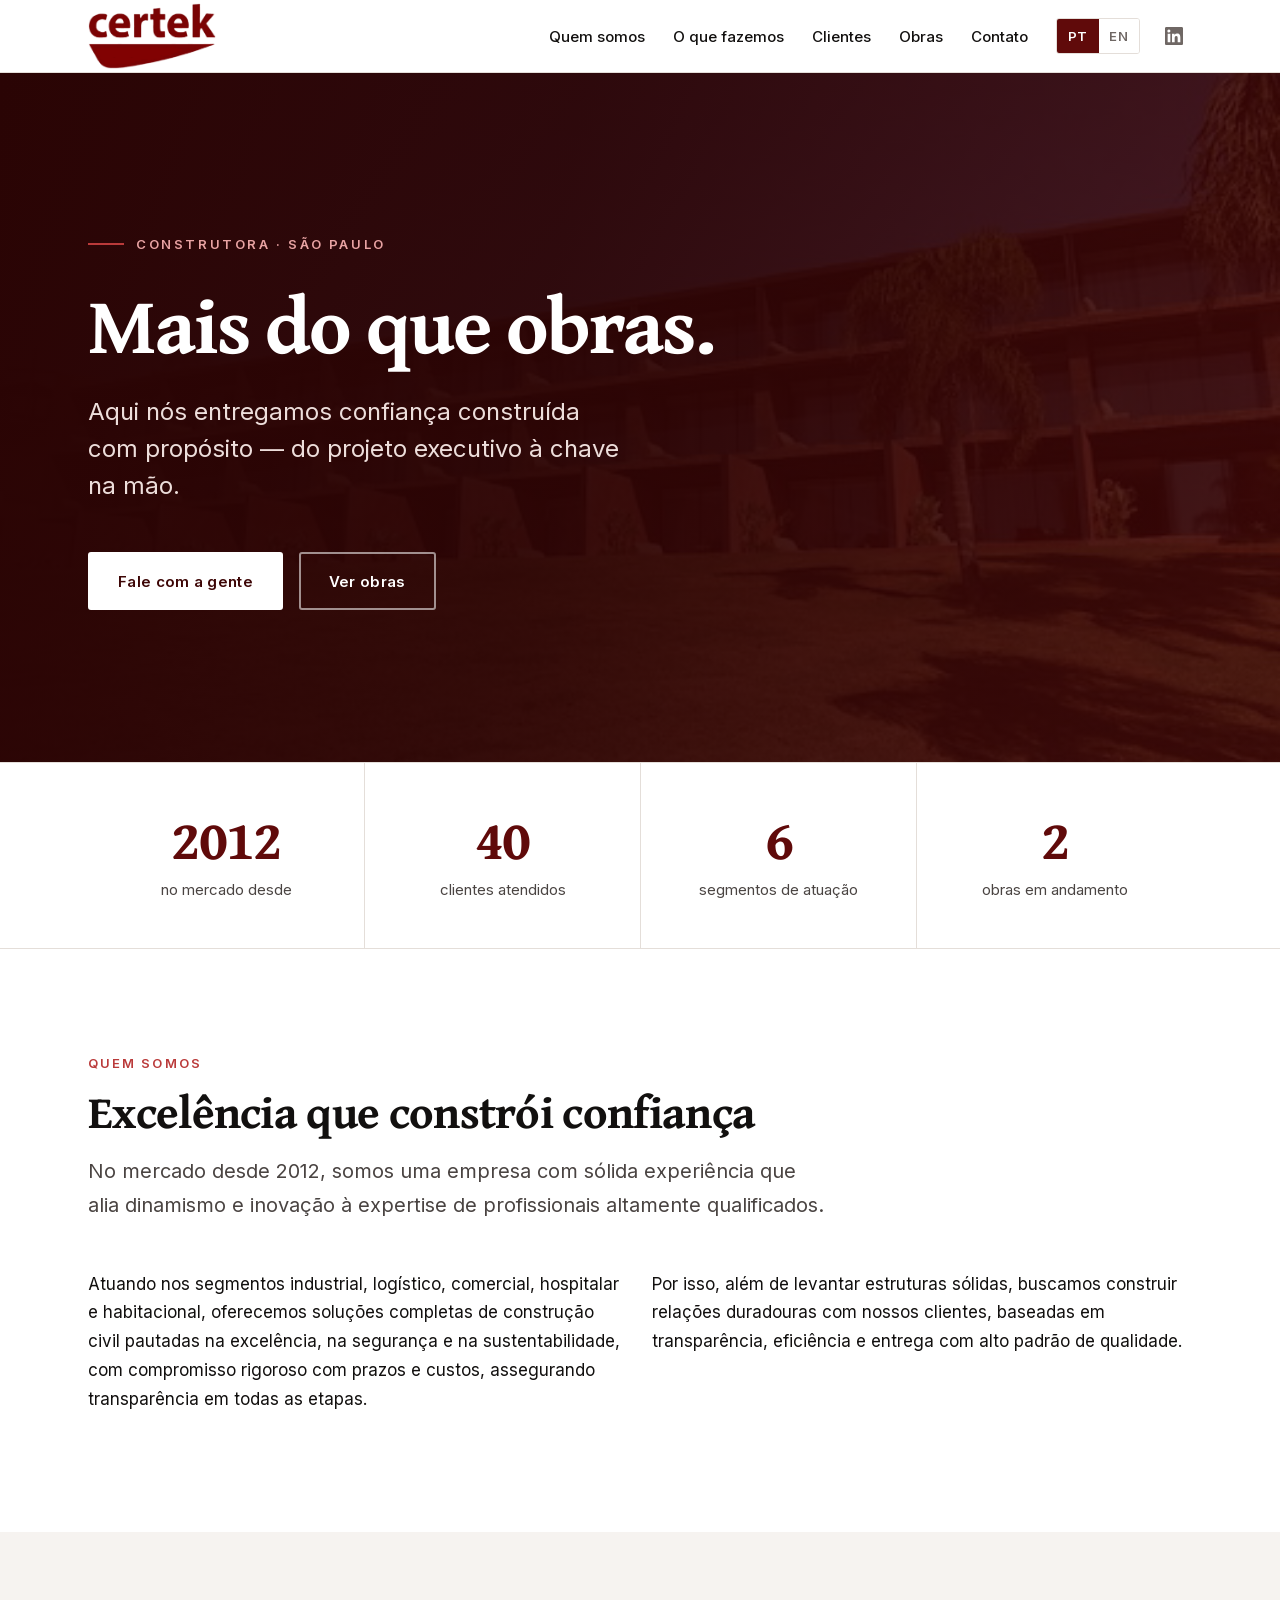
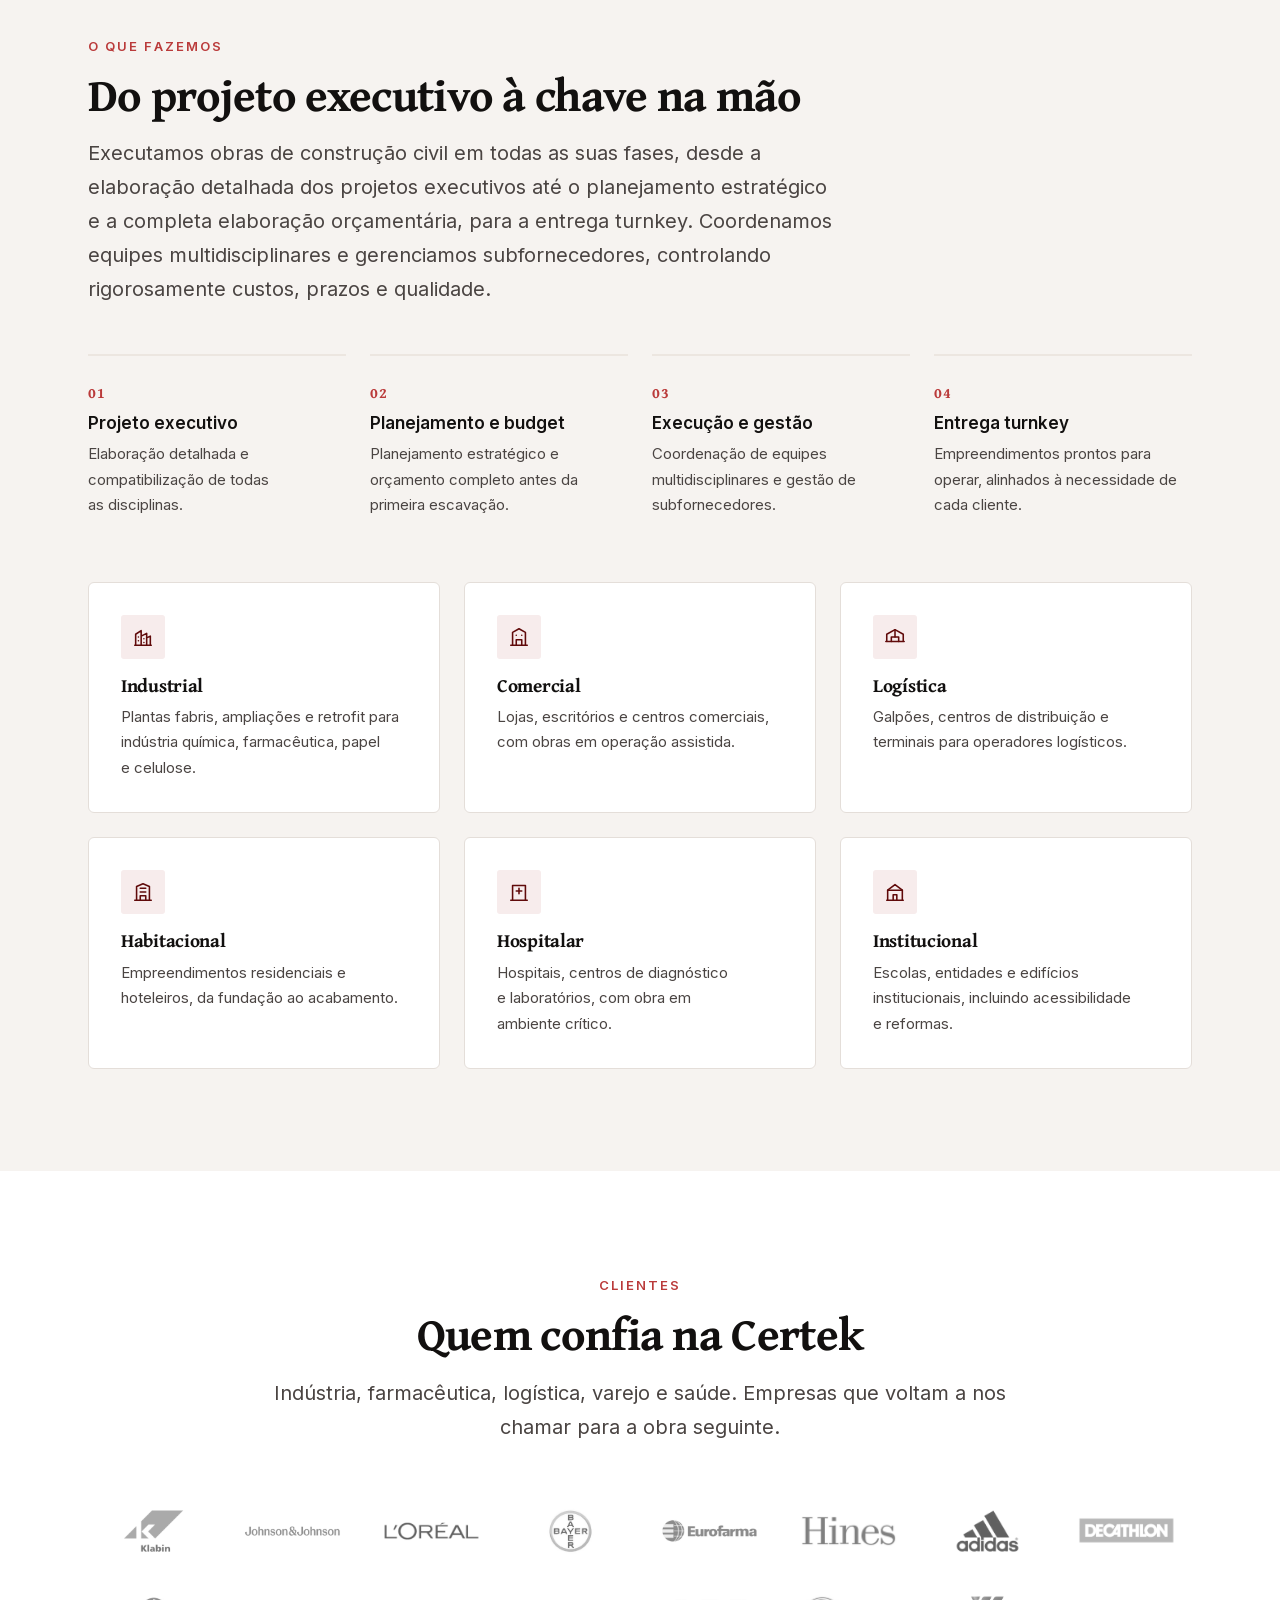
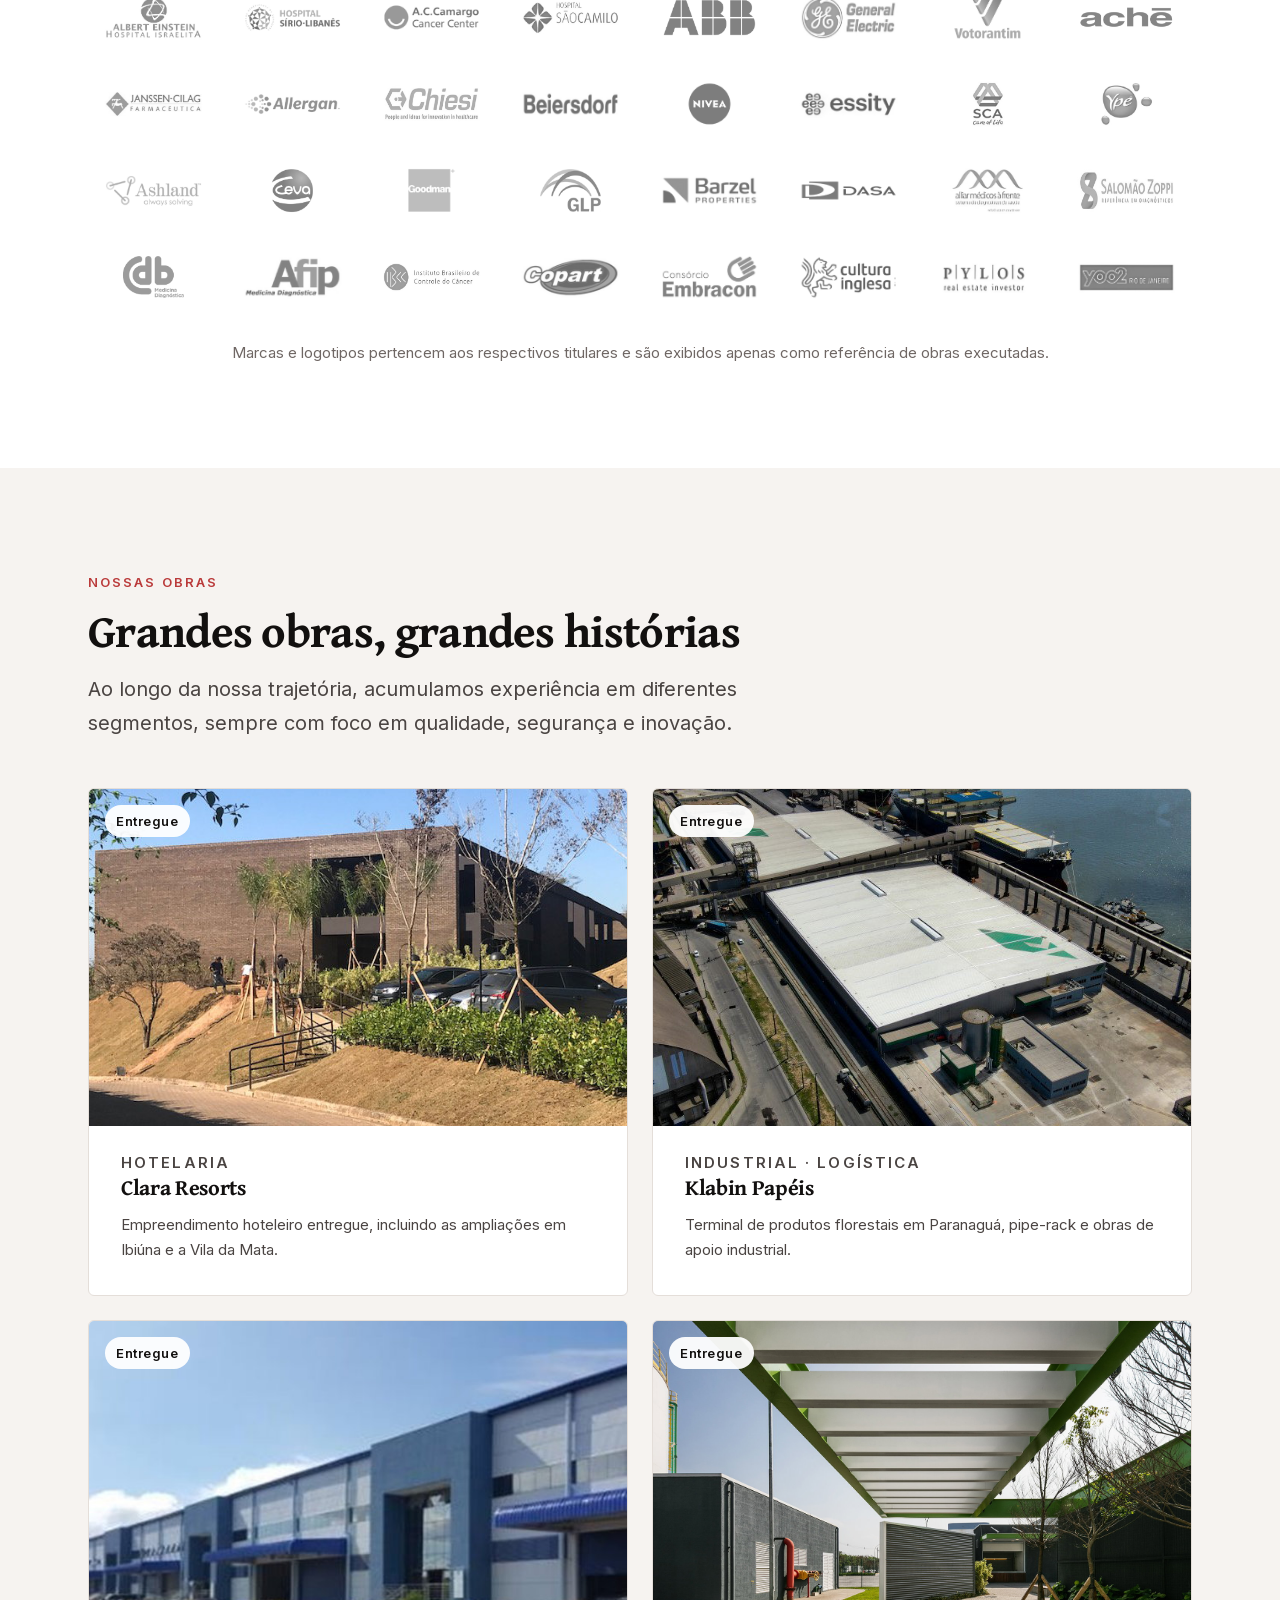
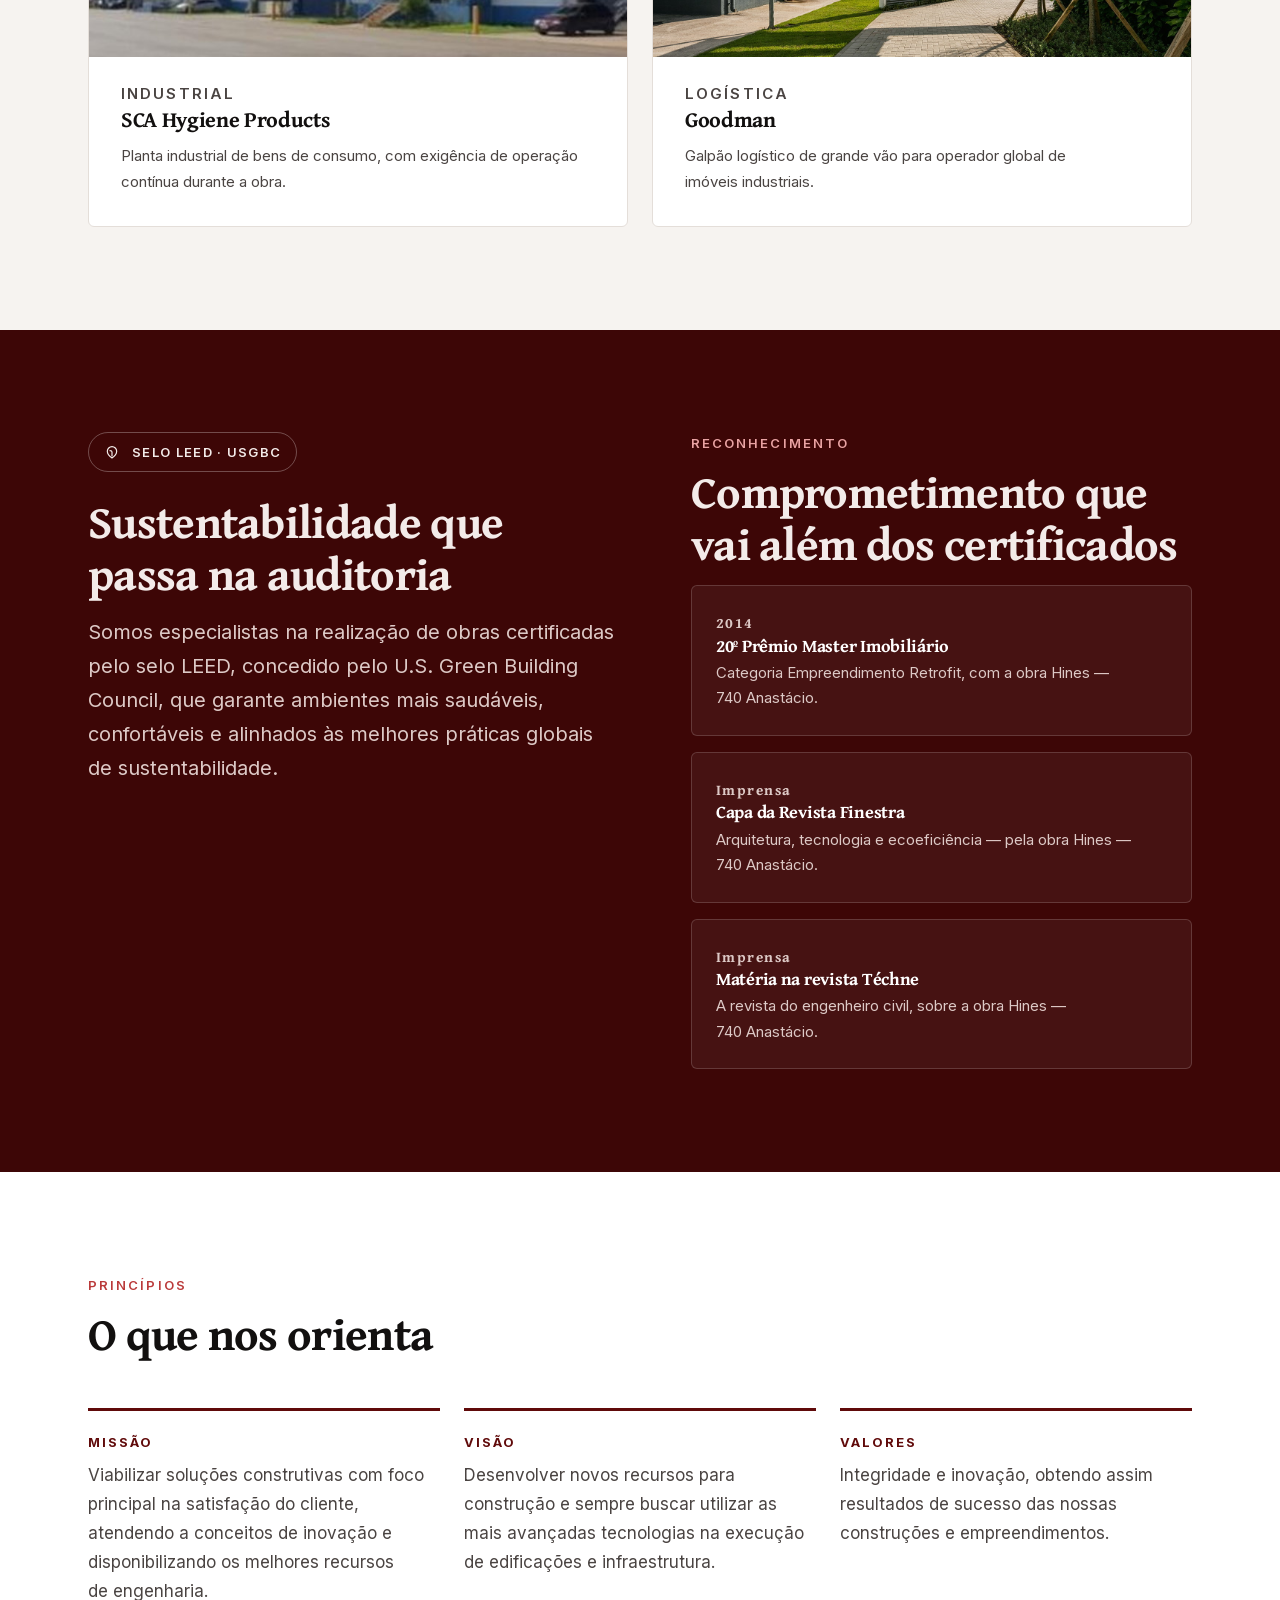
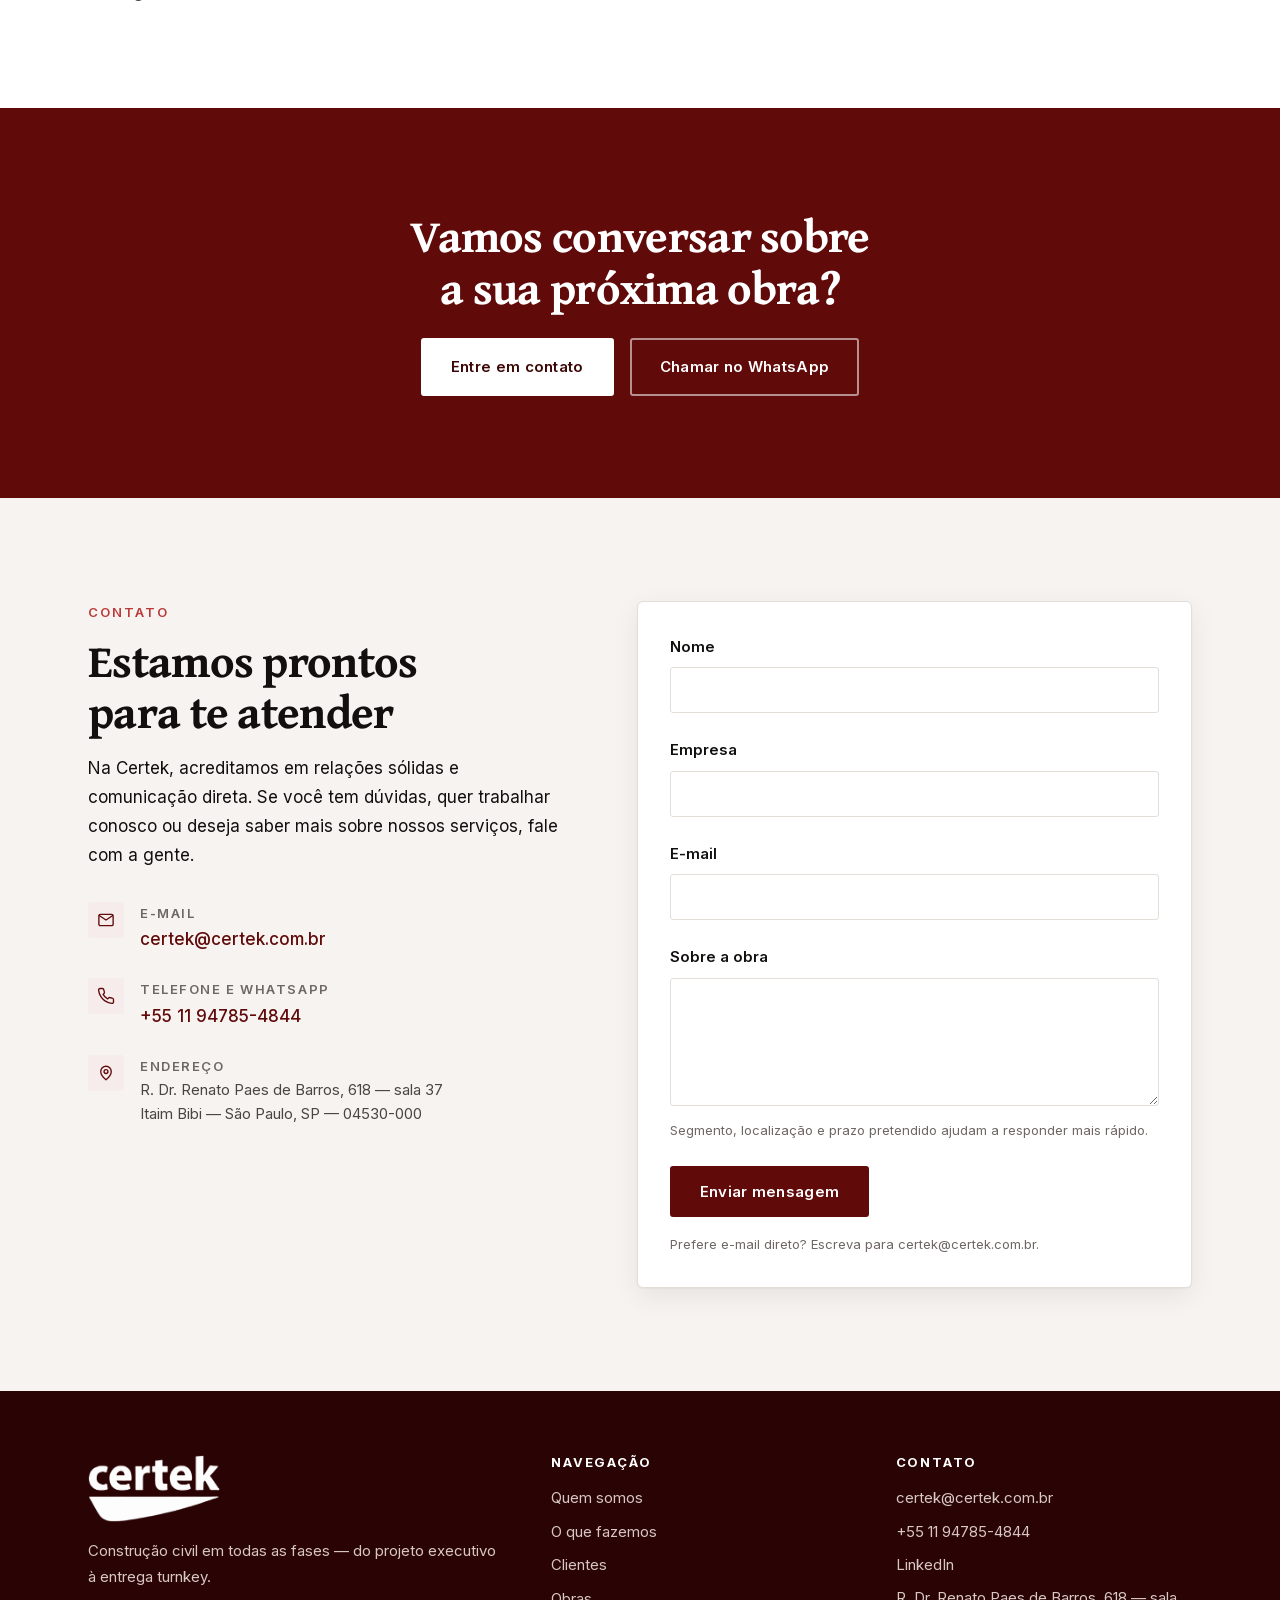
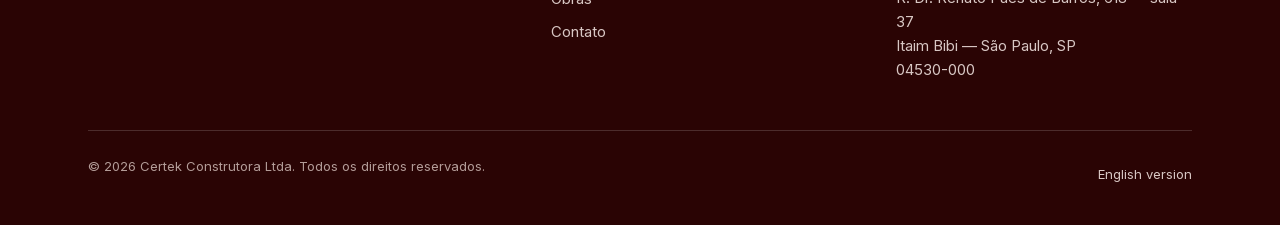
==== commit f455ff13: "Remove ECM5 e CBA dos logos; Clara Resorts entregue A pedido da Certek. Os arquivos sairam do disco " ====
--- a/index.html
+++ b/index.html
@@ -136,7 +136,7 @@
           <span class="stat__label" data-i18n="stats.since">no mercado desde</span>
         </div>
         <div class="stat">
-          <span class="stat__value">40+</span>
+          <span class="stat__value">40</span>
           <span class="stat__label" data-i18n="stats.clients">clientes atendidos</span>
         </div>
         <div class="stat">
@@ -144,7 +144,7 @@
           <span class="stat__label" data-i18n="stats.sectors">segmentos de atuação</span>
         </div>
         <div class="stat">
-          <span class="stat__value">3</span>
+          <span class="stat__value">2</span>
           <span class="stat__label" data-i18n="stats.ongoing">obras em andamento</span>
         </div>
       </div>
@@ -295,7 +295,6 @@
         <div class="client"><img src="assets/img/clientes/logos/abb.png" alt="ABB" loading="lazy" decoding="async" width="158" height="69"></div>
         <div class="client"><img src="assets/img/clientes/logos/general-electric.png" alt="General Electric" loading="lazy" decoding="async" width="207" height="98"></div>
         <div class="client"><img src="assets/img/clientes/logos/votorantim.png" alt="Votorantim" loading="lazy" decoding="async" width="175" height="116"></div>
-        <div class="client"><img src="assets/img/clientes/logos/cba.png" alt="CBA — Companhia Brasileira de Alumínio" loading="lazy" decoding="async" width="227" height="144"></div>
         <div class="client"><img src="assets/img/clientes/logos/ache.png" alt="Aché Laboratórios" loading="lazy" decoding="async" width="179" height="47"></div>
         <div class="client"><img src="assets/img/clientes/logos/janssen-cilag.png" alt="Janssen-Cilag" loading="lazy" decoding="async" width="307" height="87"></div>
         <div class="client"><img src="assets/img/clientes/logos/allergan.png" alt="Allergan" loading="lazy" decoding="async" width="291" height="73"></div>
@@ -319,7 +318,6 @@
         <div class="client"><img src="assets/img/clientes/logos/copart.png" alt="Copart" loading="lazy" decoding="async" width="224" height="92"></div>
         <div class="client"><img src="assets/img/clientes/logos/embracon.png" alt="Consórcio Embracon" loading="lazy" decoding="async" width="215" height="99"></div>
         <div class="client"><img src="assets/img/clientes/logos/cultura-inglesa.png" alt="Cultura Inglesa" loading="lazy" decoding="async" width="227" height="104"></div>
-        <div class="client"><img src="assets/img/clientes/logos/ecm5.png" alt="ECM5 Incorporadora" loading="lazy" decoding="async" width="180" height="71"></div>
         <div class="client"><img src="assets/img/clientes/logos/pylos.png" alt="Pylos Real Estate Investor" loading="lazy" decoding="async" width="207" height="66"></div>
         <div class="client"><img src="assets/img/clientes/logos/yoo2.png" alt="YOO2 Rio de Janeiro" loading="lazy" decoding="async" width="207" height="65"></div>
       </div>
@@ -347,12 +345,12 @@
         <article class="work" data-reveal>
           <figure class="work__figure">
             <img src="assets/img/obras/clara-resorts-2.jpg" alt="Obra do Clara Resorts" loading="lazy" decoding="async" width="640" height="480">
-            <span class="work__status work__status--live" data-i18n="works.status.live">Em andamento</span>
+            <span class="work__status" data-i18n="works.status.done">Entregue</span>
           </figure>
           <div class="work__body">
             <p class="work__sector" data-i18n="works.clara.sector">Hotelaria</p>
             <h3 data-i18n="works.clara.title">Clara Resorts</h3>
-            <p data-i18n="works.clara.text">Empreendimento hoteleiro em execução, com ampliações em Ibiúna e a Vila da Mata.</p>
+            <p data-i18n="works.clara.text">Empreendimento hoteleiro entregue, incluindo as ampliações em Ibiúna e a Vila da Mata.</p>
           </div>
         </article>
 
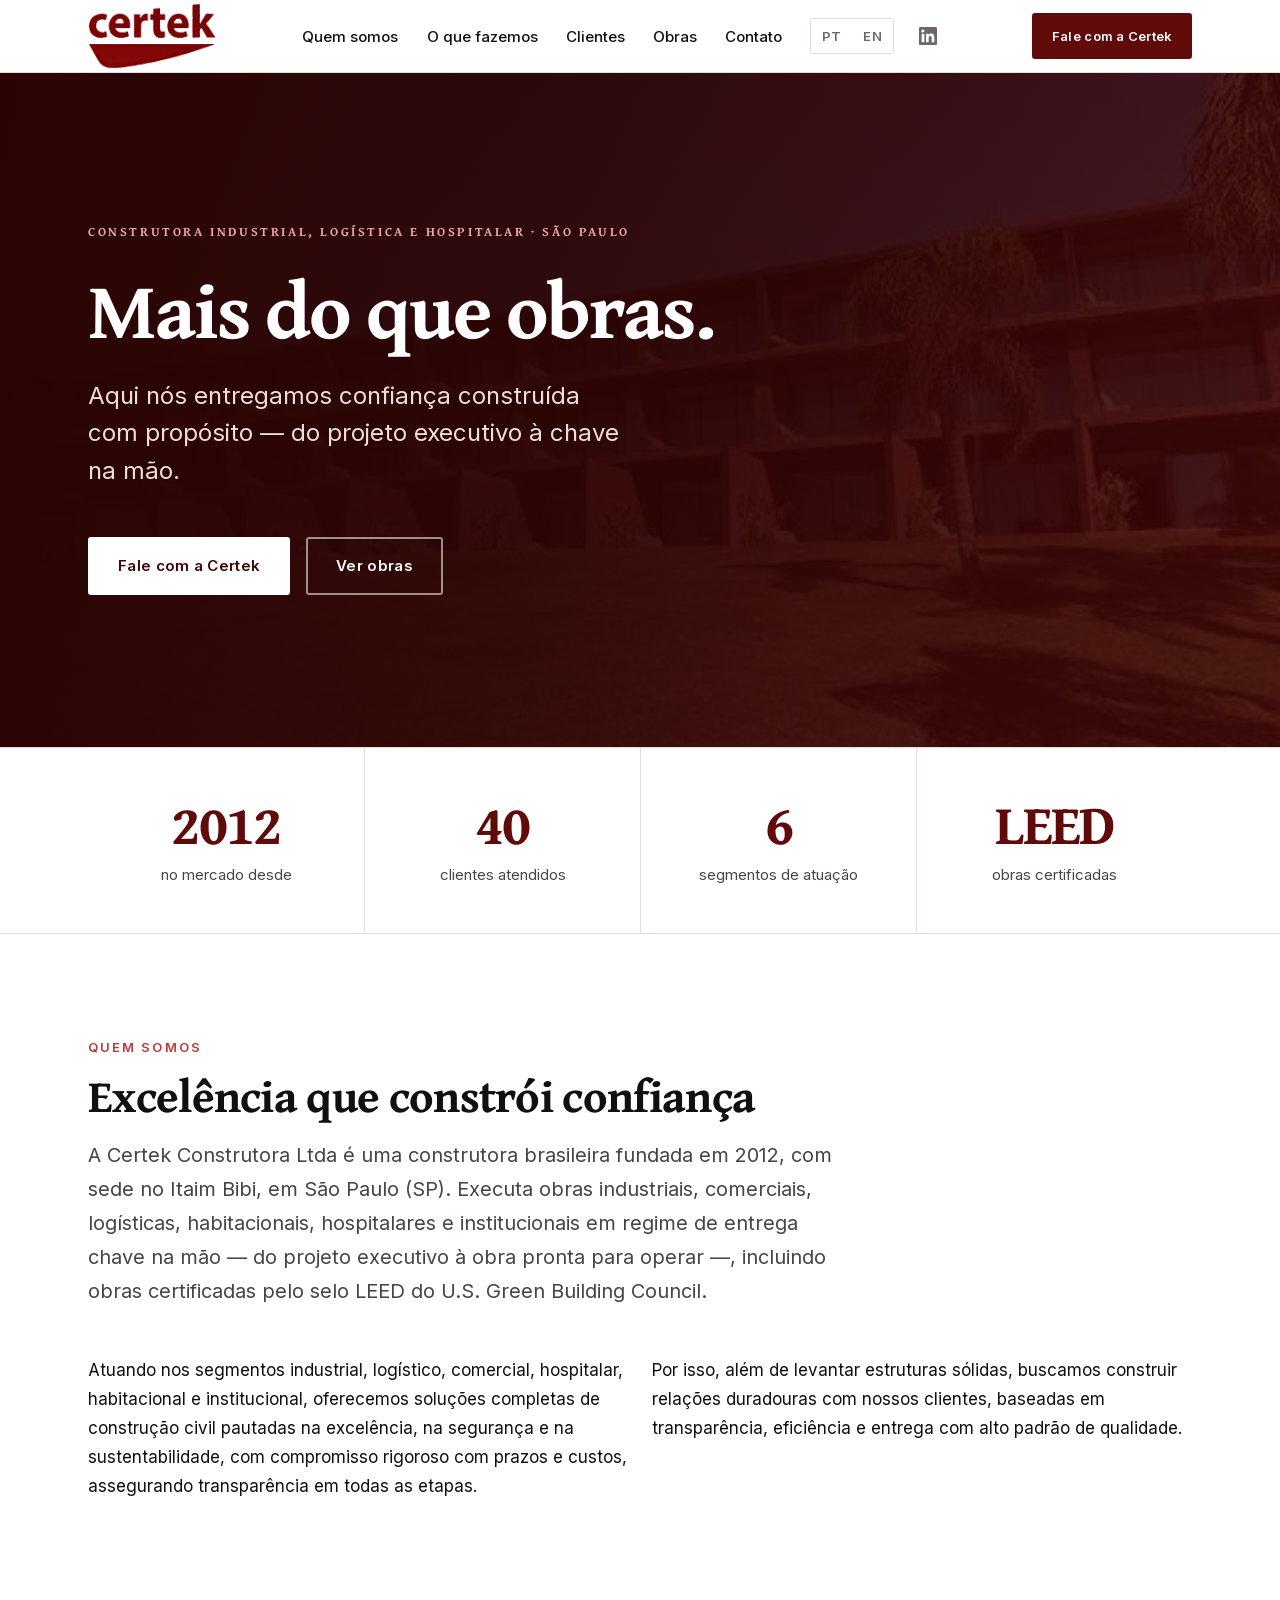
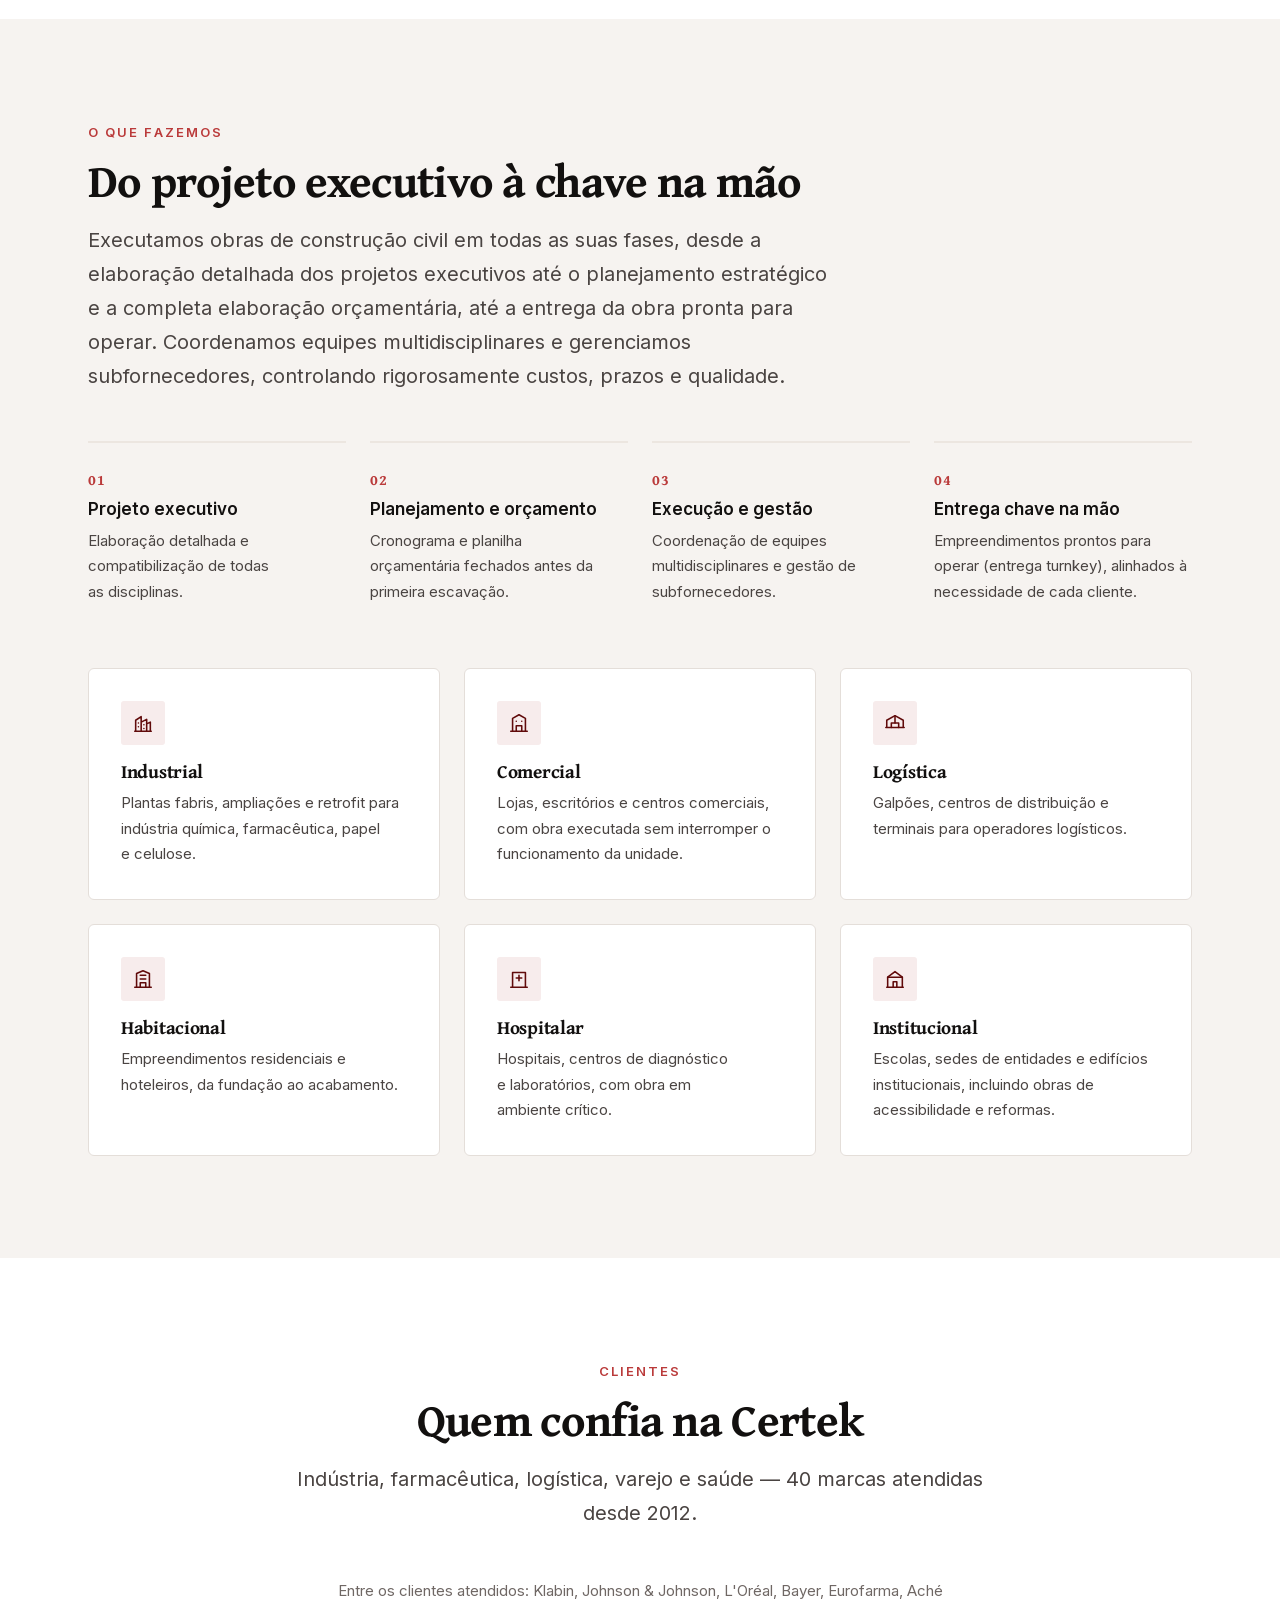
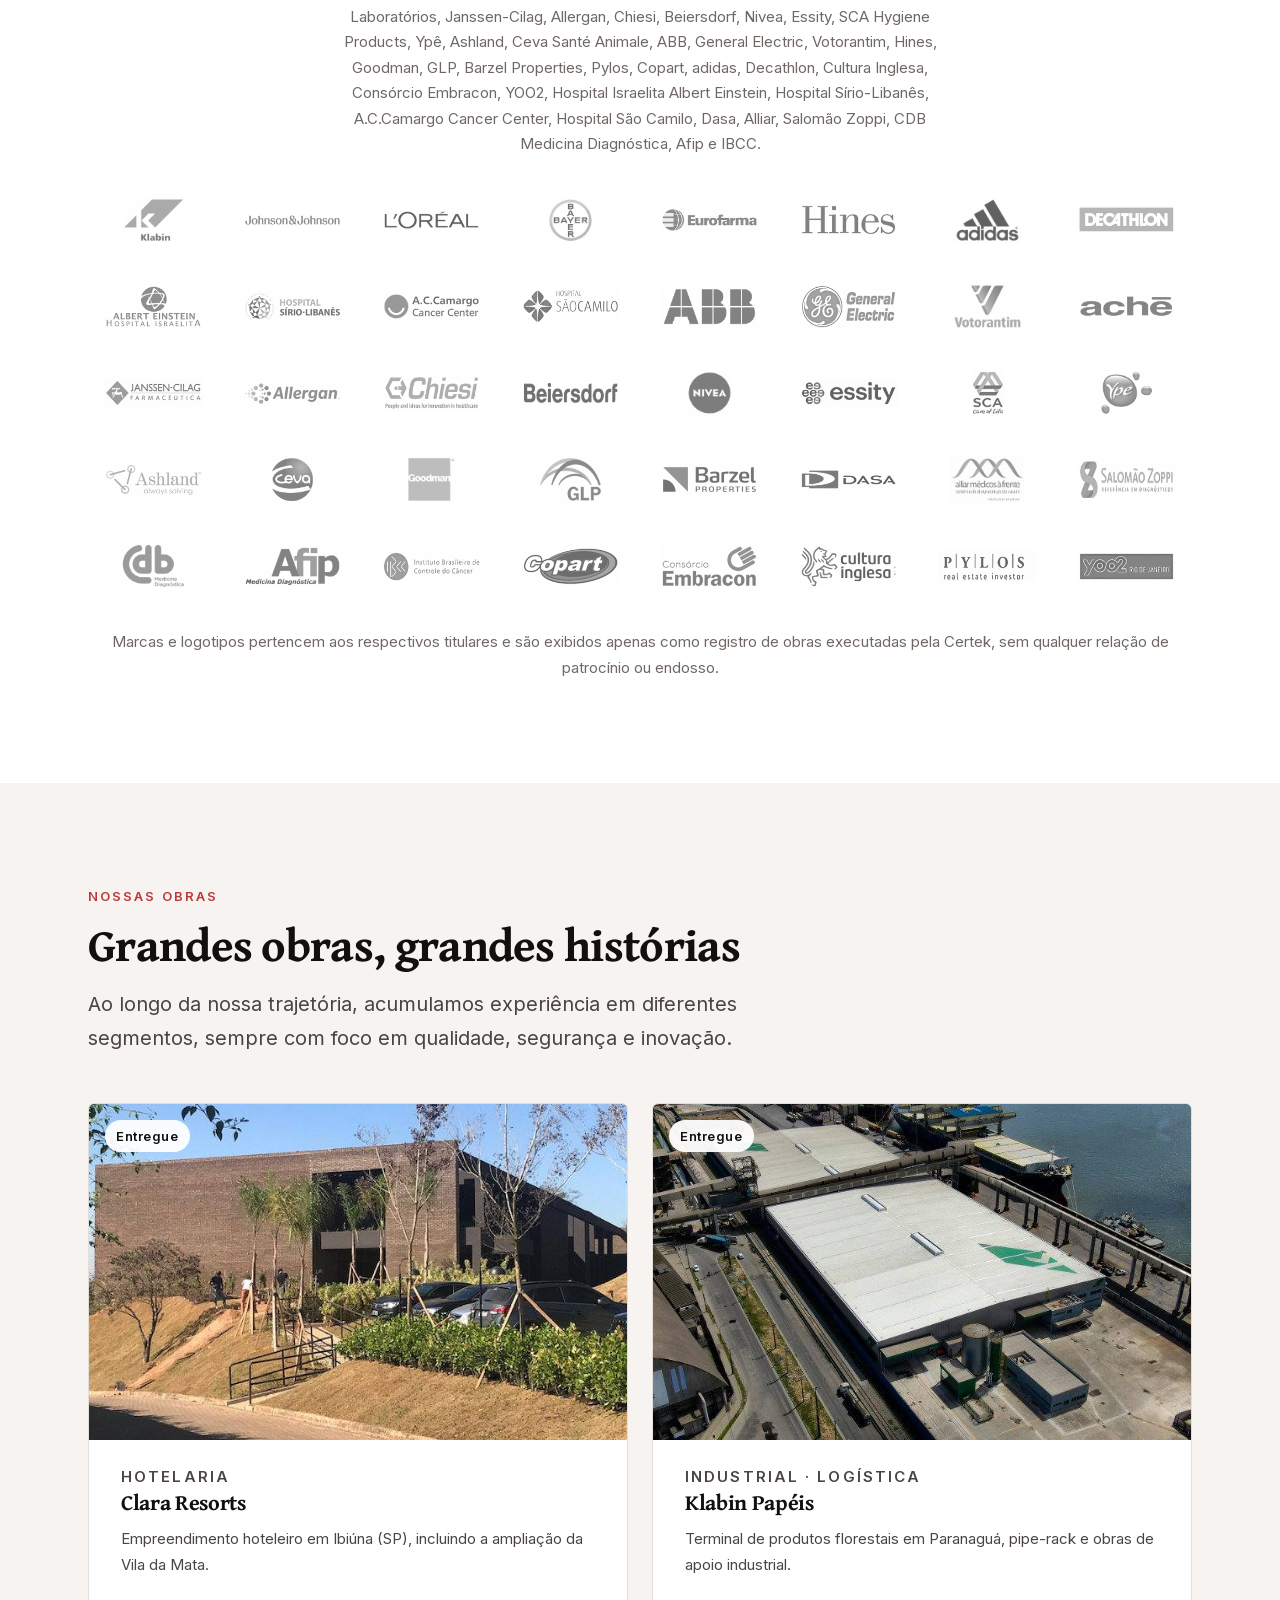
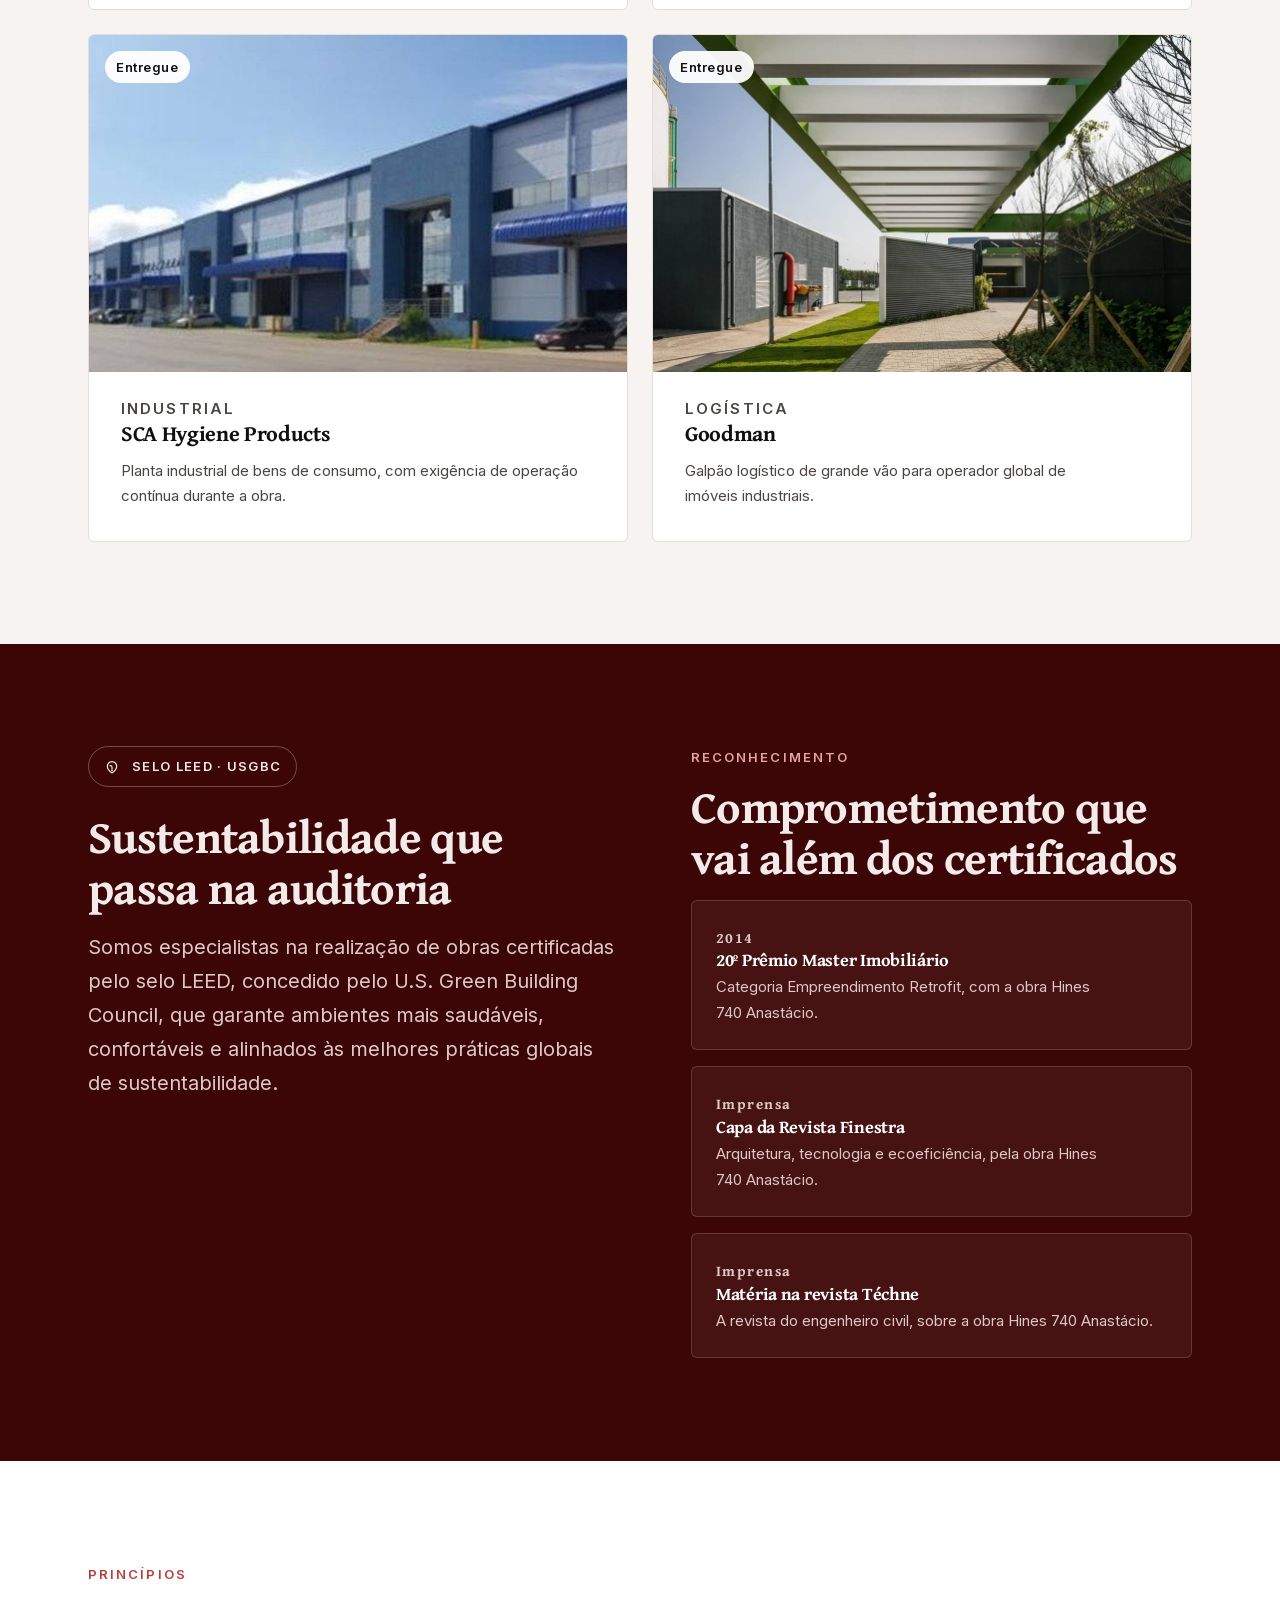
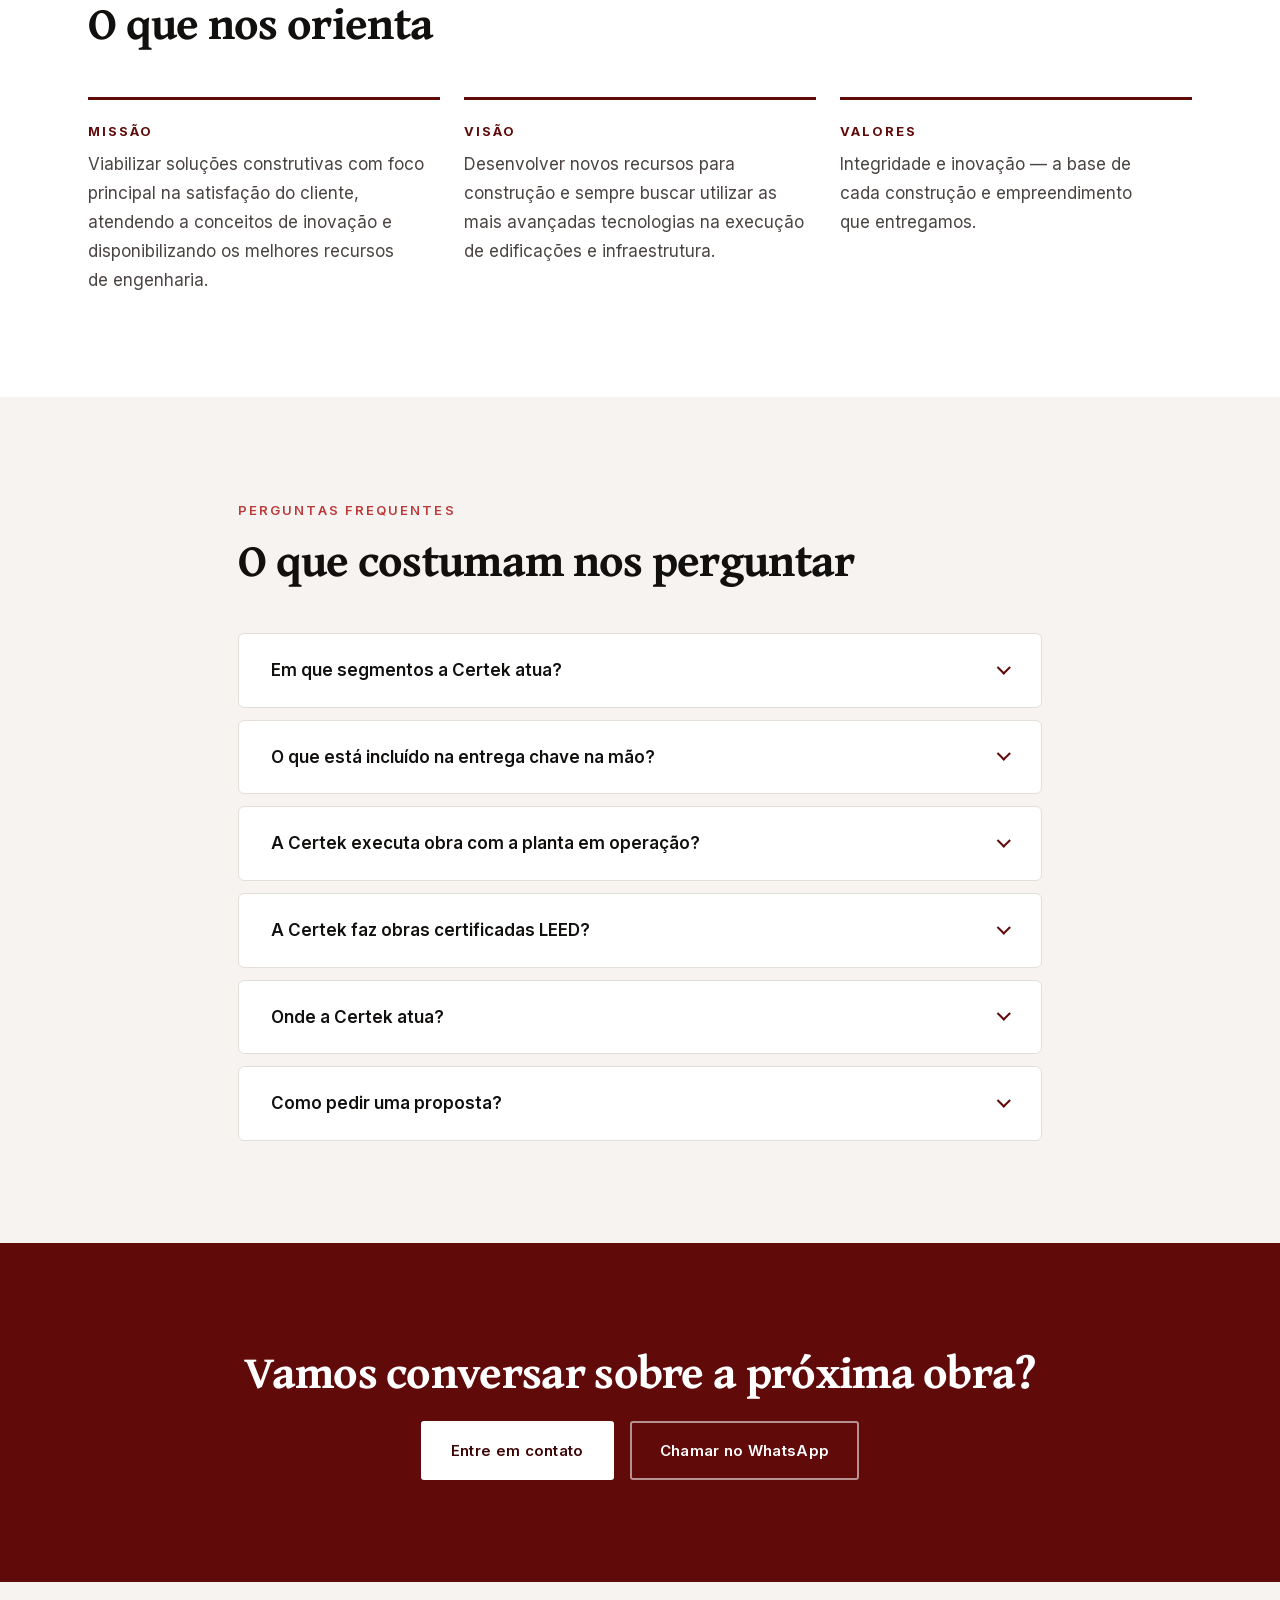
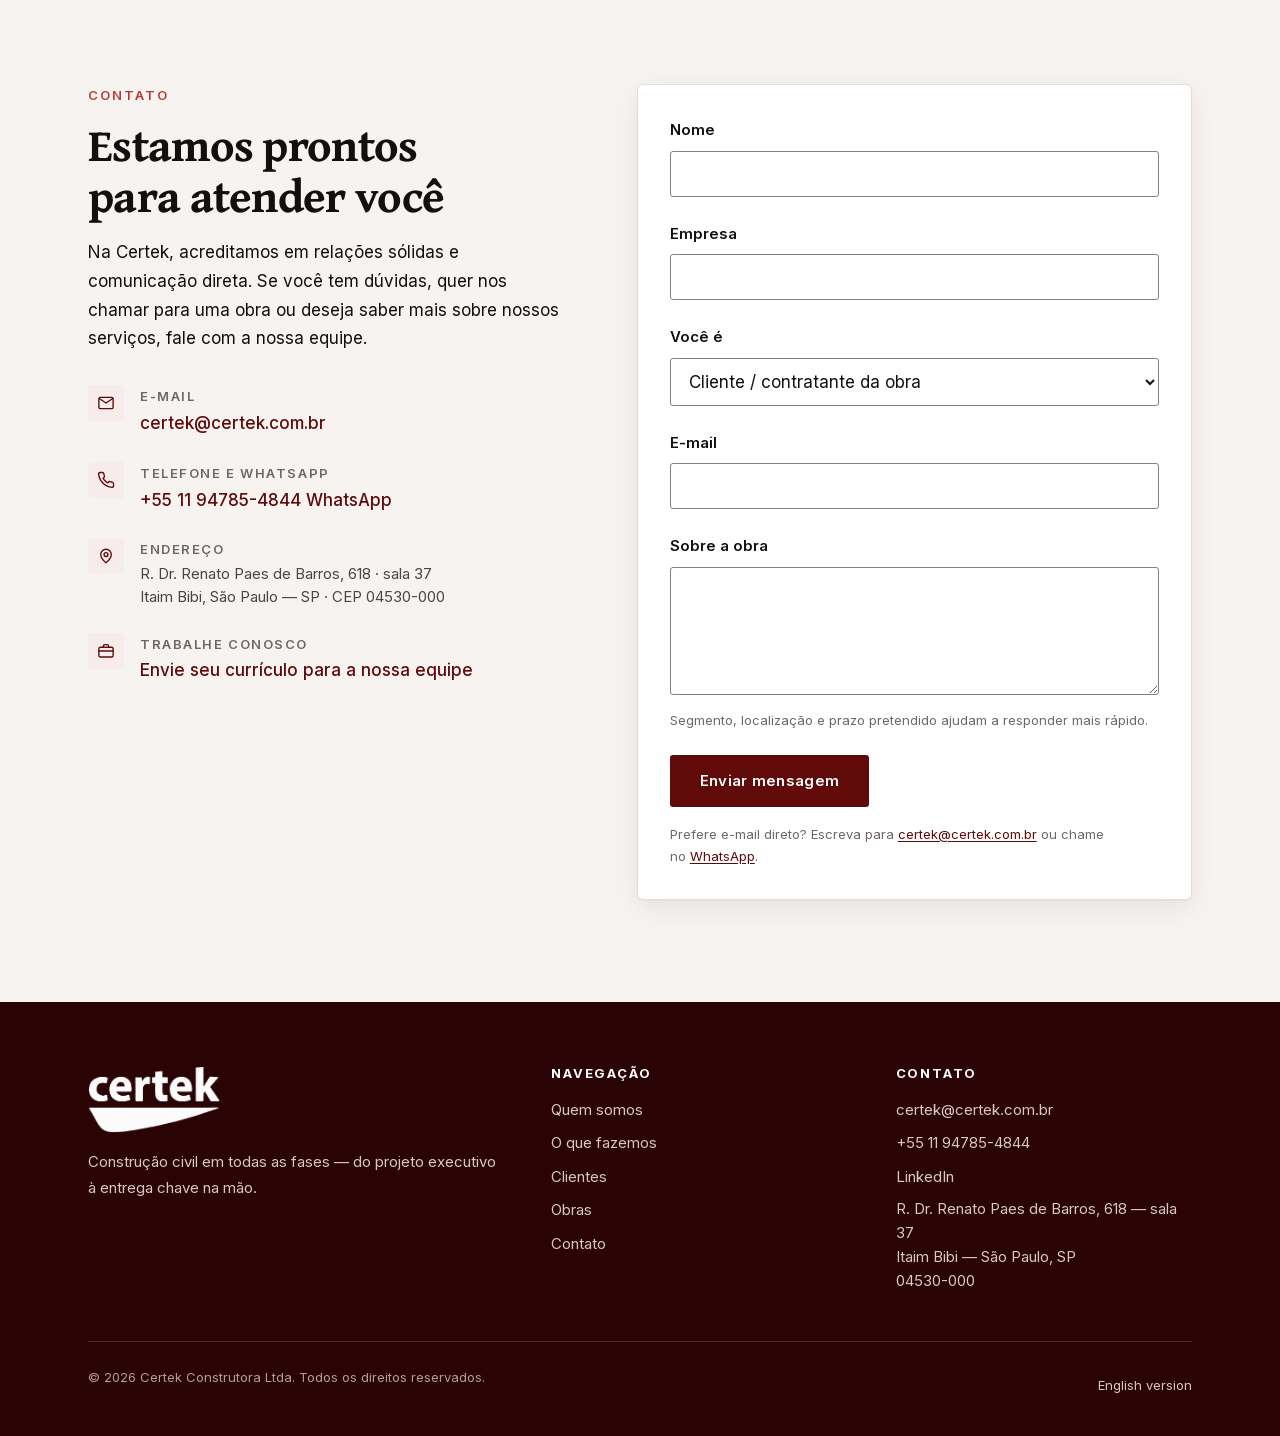
==== commit e83f1316: "Revisao completa: copy PT/EN, UX, a11y, SEO/GEO e desempenho Resultado de uma revisao multi-agente (" ====
--- a/index.html
+++ b/index.html
@@ -4,25 +4,25 @@
 <meta charset="utf-8">
 <meta name="viewport" content="width=device-width, initial-scale=1">
 
-<title>Certek Construtora — Obras industriais, logísticas, hospitalares e comerciais em São Paulo</title>
-<meta name="description" content="Construtora com atuação nos segmentos industrial, comercial, logístico, habitacional, hospitalar e institucional. Do projeto executivo à entrega turnkey, com obras certificadas LEED.">
-
-<link rel="canonical" href="https://certek.com.br/">
-<link rel="alternate" hreflang="pt-BR" href="https://certek.com.br/">
-<link rel="alternate" hreflang="en" href="https://certek.com.br/en/">
-<link rel="alternate" hreflang="x-default" href="https://certek.com.br/">
+<title>Construtora industrial, logística e hospitalar em São Paulo | Certek</title>
+<meta name="description" content="Construtora em São Paulo desde 2012: obras industriais, logísticas, hospitalares e comerciais, do projeto executivo à entrega chave na mão, com selo LEED.">
+
+<link rel="canonical" href="https://breno-helf.github.io/certek-landing/">
+<link rel="alternate" hreflang="pt-BR" href="https://breno-helf.github.io/certek-landing/">
+<link rel="alternate" hreflang="en" href="https://breno-helf.github.io/certek-landing/en/">
+<link rel="alternate" hreflang="x-default" href="https://breno-helf.github.io/certek-landing/">
 
 <meta property="og:type" content="website">
 <meta property="og:site_name" content="Certek Construtora">
 <meta property="og:locale" content="pt_BR">
 <meta property="og:locale:alternate" content="en_US">
-<meta property="og:url" content="https://certek.com.br/">
-<meta property="og:title" content="Certek Construtora — mais do que obras">
-<meta property="og:description" content="Do projeto executivo à entrega turnkey. Obras industriais, logísticas, hospitalares e comerciais para Klabin, Eurofarma, Johnson &amp; Johnson, Hines, Albert Einstein e outros.">
-<meta property="og:image" content="https://certek.com.br/assets/img/og-certek.jpg">
+<meta property="og:url" content="https://breno-helf.github.io/certek-landing/">
+<meta property="og:title" content="Certek Construtora — Mais do que obras">
+<meta property="og:description" content="Do projeto executivo à entrega chave na mão. Obras industriais, logísticas, hospitalares e comerciais para Klabin, Eurofarma, Johnson &amp; Johnson, Hines, Albert Einstein e outros.">
+<meta property="og:image" content="https://breno-helf.github.io/certek-landing/assets/img/og-certek.jpg">
 <meta property="og:image:width" content="1200">
 <meta property="og:image:height" content="630">
-<meta property="og:image:alt" content="Certek Construtora">
+<meta property="og:image:alt" content="Certek Construtora — obras industriais, logísticas e hospitalares em São Paulo">
 <meta name="twitter:card" content="summary_large_image">
 
 <link rel="icon" href="assets/img/favicon-32.png" sizes="32x32" type="image/png">
@@ -31,40 +31,184 @@
 <meta name="theme-color" content="#600a0a">
 
 <link rel="preload" href="assets/fonts/gentium-700-latin.woff2" as="font" type="font/woff2" crossorigin>
-<link rel="preload" href="assets/fonts/inter-400-latin.woff2" as="font" type="font/woff2" crossorigin>
+<link rel="preload" href="assets/fonts/inter-latin.woff2" as="font" type="font/woff2" crossorigin>
+<!-- imagem do herói: vive em background-image (site.css, .hero__media) e o
+     preload scanner não a enxerga. Se trocar lá, trocar aqui também. -->
+<link rel="preload" as="image" href="assets/img/obras/clara-resorts-1.jpg" fetchpriority="high">
 <link rel="stylesheet" href="assets/css/fonts.css">
 <link rel="stylesheet" href="assets/css/site.css">
 
+<noscript><style>
+@media (max-width: 900px) {
+  .nav[hidden] { display: flex; position: static; box-shadow: none; padding-inline: 0; }
+  .nav-toggle { display: none; }
+}
+</style></noscript>
 <script type="application/ld+json">
 {
   "@context": "https://schema.org",
-  "@type": "GeneralContractor",
-  "name": "Certek Construtora",
-  "legalName": "Certek Construtora Ltda",
-  "url": "https://certek.com.br/",
-  "logo": "https://certek.com.br/assets/img/logo-certek.png",
-  "image": "https://certek.com.br/assets/img/og-certek.jpg",
-  "email": "certek@certek.com.br",
-  "telephone": "+55-11-94785-4844",
-  "foundingDate": "2012",
-  "sameAs": ["https://www.linkedin.com/company/certek-construtora/"],
-  "address": {
-    "@type": "PostalAddress",
-    "streetAddress": "R. Dr. Renato Paes de Barros, 618 - sala 37",
-    "addressLocality": "São Paulo",
-    "addressRegion": "SP",
-    "postalCode": "04530-000",
-    "addressCountry": "BR"
-  },
-  "areaServed": { "@type": "Country", "name": "Brasil" },
-  "knowsAbout": [
-    "Construção industrial",
-    "Construção logística",
-    "Construção hospitalar",
-    "Construção comercial",
-    "Retrofit",
-    "Entrega turnkey",
-    "Certificação LEED"
+  "@graph": [
+    {
+      "@type": [
+        "GeneralContractor",
+        "Organization"
+      ],
+      "@id": "https://breno-helf.github.io/certek-landing/#org",
+      "name": "Certek Construtora",
+      "legalName": "Certek Construtora Ltda",
+      "url": "https://breno-helf.github.io/certek-landing/",
+      "logo": {
+        "@type": "ImageObject",
+        "@id": "https://breno-helf.github.io/certek-landing/#logo",
+        "url": "https://breno-helf.github.io/certek-landing/assets/img/logo-certek.png",
+        "width": 288,
+        "height": 147
+      },
+      "image": {
+        "@id": "https://breno-helf.github.io/certek-landing/#logo"
+      },
+      "email": "certek@certek.com.br",
+      "telephone": "+55-11-94785-4844",
+      "foundingDate": "2012",
+      "sameAs": [
+        "https://www.linkedin.com/company/certek-construtora/"
+      ],
+      "address": {
+        "@type": "PostalAddress",
+        "streetAddress": "R. Dr. Renato Paes de Barros, 618 - sala 37",
+        "addressLocality": "São Paulo",
+        "addressRegion": "SP",
+        "postalCode": "04530-000",
+        "addressCountry": "BR"
+      },
+      "contactPoint": [
+        {
+          "@type": "ContactPoint",
+          "contactType": "sales",
+          "email": "certek@certek.com.br",
+          "telephone": "+55-11-94785-4844",
+          "availableLanguage": [
+            "pt-BR",
+            "en"
+          ]
+        }
+      ],
+      "areaServed": {
+        "@type": "Country",
+        "name": "Brasil"
+      },
+      "award": "20º Prêmio Master Imobiliário (2014) — Empreendimento Retrofit",
+      "knowsAbout": [
+        "Construção industrial",
+        "Construção comercial",
+        "Construção logística",
+        "Construção habitacional",
+        "Construção hospitalar",
+        "Construção institucional",
+        "Retrofit",
+        "Entrega chave na mão",
+        "Obras certificadas LEED"
+      ],
+      "hasOfferCatalog": {
+        "@type": "OfferCatalog",
+        "name": "Certek Construtora — construtora em São Paulo",
+        "itemListElement": [
+          {
+            "@type": "Offer",
+            "itemOffered": {
+              "@type": "Service",
+              "name": "Construção industrial"
+            }
+          },
+          {
+            "@type": "Offer",
+            "itemOffered": {
+              "@type": "Service",
+              "name": "Construção comercial"
+            }
+          },
+          {
+            "@type": "Offer",
+            "itemOffered": {
+              "@type": "Service",
+              "name": "Construção logística"
+            }
+          },
+          {
+            "@type": "Offer",
+            "itemOffered": {
+              "@type": "Service",
+              "name": "Construção habitacional"
+            }
+          },
+          {
+            "@type": "Offer",
+            "itemOffered": {
+              "@type": "Service",
+              "name": "Construção hospitalar"
+            }
+          },
+          {
+            "@type": "Offer",
+            "itemOffered": {
+              "@type": "Service",
+              "name": "Construção institucional"
+            }
+          },
+          {
+            "@type": "Offer",
+            "itemOffered": {
+              "@type": "Service",
+              "name": "Retrofit"
+            }
+          },
+          {
+            "@type": "Offer",
+            "itemOffered": {
+              "@type": "Service",
+              "name": "Entrega chave na mão"
+            }
+          },
+          {
+            "@type": "Offer",
+            "itemOffered": {
+              "@type": "Service",
+              "name": "Obras certificadas LEED"
+            }
+          }
+        ]
+      }
+    },
+    {
+      "@type": "WebSite",
+      "@id": "https://breno-helf.github.io/certek-landing/#site",
+      "url": "https://breno-helf.github.io/certek-landing/",
+      "name": "Certek Construtora",
+      "publisher": {
+        "@id": "https://breno-helf.github.io/certek-landing/#org"
+      },
+      "inLanguage": [
+        "pt-BR",
+        "en"
+      ]
+    },
+    {
+      "@type": "WebPage",
+      "@id": "https://breno-helf.github.io/certek-landing/#page",
+      "url": "https://breno-helf.github.io/certek-landing/",
+      "name": "Certek Construtora — construtora em São Paulo",
+      "description": "Construtora em São Paulo desde 2012: obras industriais, logísticas, hospitalares e comerciais, do projeto executivo à entrega chave na mão, com selo LEED.",
+      "isPartOf": {
+        "@id": "https://breno-helf.github.io/certek-landing/#site"
+      },
+      "about": {
+        "@id": "https://breno-helf.github.io/certek-landing/#org"
+      },
+      "inLanguage": "pt-BR",
+      "primaryImageOfPage": {
+        "@id": "https://breno-helf.github.io/certek-landing/#logo"
+      }
+    }
   ]
 }
 </script>
@@ -76,15 +220,17 @@
 <header class="site-header">
   <div class="container site-header__inner">
     <a class="brand" href="./" aria-label="Certek Construtora — início">
-      <img src="assets/img/logo-certek.png" alt="Certek Construtora" width="600" height="307">
+      <img src="assets/img/logo-certek.png" alt="Certek Construtora" width="288" height="147">
     </a>
+
+    <a class="btn btn--primary site-header__cta" href="#contato" data-i18n="nav.cta">Fale com a Certek</a>
 
     <button class="nav-toggle" type="button" aria-expanded="false" aria-controls="nav">
       <span></span>
       <span class="visually-hidden" data-i18n="nav.toggle">Abrir menu</span>
     </button>
 
-    <nav class="nav" id="nav" aria-label="Principal">
+    <nav class="nav" id="nav" hidden aria-label="Principal">
       <ul class="nav__list">
         <li><a class="nav__link" href="#empresa" data-i18n="nav.about">Quem somos</a></li>
         <li><a class="nav__link" href="#servicos" data-i18n="nav.services">O que fazemos</a></li>
@@ -94,7 +240,7 @@
       </ul>
       <div class="nav__aside">
         <div class="lang">
-          <a class="lang__item" href="./" aria-current="true" lang="pt-BR" hreflang="pt-BR">PT</a>
+          <a class="lang__item" href="./" aria-current="page" lang="pt-BR" hreflang="pt-BR">PT</a>
           <a class="lang__item" href="en/" lang="en" hreflang="en">EN</a>
         </div>
         <a class="social" href="https://www.linkedin.com/company/certek-construtora/" target="_blank" rel="noopener">
@@ -106,21 +252,23 @@
   </div>
 </header>
 
-<main id="main">
+<main id="main" tabindex="-1">
 
   <!-- 1 · Herói ------------------------------------------------------------ -->
   <section class="hero">
     <div class="hero__media" role="presentation"></div>
     <div class="container">
       <div class="hero__inner">
-        <p class="hero__eyebrow" data-i18n="hero.eyebrow">Construtora · São Paulo</p>
-        <h1 class="hero__title" data-i18n="hero.title">Mais do que obras.</h1>
+        <h1 class="hero__title">
+          <span class="hero__eyebrow" data-i18n="hero.eyebrow">Construtora industrial, logística e hospitalar · São Paulo</span>
+          <span data-i18n="hero.title">Mais do que obras.</span>
+        </h1>
         <p class="hero__lead" data-i18n="hero.lead">
           Aqui nós entregamos confiança construída com propósito — do projeto
           executivo à chave na mão.
         </p>
         <div class="hero__actions">
-          <a class="btn btn--light" href="#contato" data-i18n="hero.cta1">Fale com a gente</a>
+          <a class="btn btn--light" href="#contato" data-i18n="hero.cta1">Fale com a Certek</a>
           <a class="btn btn--on-dark" href="#obras" data-i18n="hero.cta2">Ver obras</a>
         </div>
       </div>
@@ -144,8 +292,8 @@
           <span class="stat__label" data-i18n="stats.sectors">segmentos de atuação</span>
         </div>
         <div class="stat">
-          <span class="stat__value">2</span>
-          <span class="stat__label" data-i18n="stats.ongoing">obras em andamento</span>
+          <span class="stat__value">LEED</span>
+          <span class="stat__label" data-i18n="stats.leed">obras certificadas</span>
         </div>
       </div>
     </div>
@@ -158,16 +306,19 @@
         <p class="section__eyebrow" data-i18n="about.eyebrow">Quem somos</p>
         <h2 class="section__title" data-i18n="about.title">Excelência que constrói confiança</h2>
         <p class="section__lead" data-i18n="about.lead">
-          No mercado desde 2012, somos uma empresa com sólida experiência que
-          alia dinamismo e inovação à expertise de profissionais altamente
-          qualificados.
+          A Certek Construtora Ltda é uma construtora brasileira fundada em 2012,
+          com sede no Itaim Bibi, em São Paulo (SP). Executa obras industriais,
+          comerciais, logísticas, habitacionais, hospitalares e institucionais em
+          regime de entrega chave na mão — do projeto executivo à obra pronta para
+          operar —, incluindo obras certificadas pelo selo LEED do U.S. Green
+          Building Council.
         </p>
       </div>
 
       <div class="grid grid--2">
         <p data-reveal data-i18n="about.p1">
-          Atuando nos segmentos industrial, logístico, comercial, hospitalar e
-          habitacional, oferecemos soluções completas de construção civil
+          Atuando nos segmentos industrial, logístico, comercial, hospitalar,
+          habitacional e institucional, oferecemos soluções completas de construção civil
           pautadas na excelência, na segurança e na sustentabilidade, com
           compromisso rigoroso com prazos e custos, assegurando transparência em
           todas as etapas.
@@ -190,8 +341,8 @@
         <p class="section__lead" data-i18n="services.lead">
           Executamos obras de construção civil em todas as suas fases, desde a
           elaboração detalhada dos projetos executivos até o planejamento
-          estratégico e a completa elaboração orçamentária, para a entrega
-          turnkey. Coordenamos equipes multidisciplinares e gerenciamos
+          estratégico e a completa elaboração orçamentária, até a entrega da
+          obra pronta para operar. Coordenamos equipes multidisciplinares e gerenciamos
           subfornecedores, controlando rigorosamente custos, prazos e qualidade.
         </p>
       </div>
@@ -202,16 +353,16 @@
           <p data-i18n="process.1.text">Elaboração detalhada e compatibilização de todas as disciplinas.</p>
         </li>
         <li class="process__step" data-reveal>
-          <h3 data-i18n="process.2.title">Planejamento e budget</h3>
-          <p data-i18n="process.2.text">Planejamento estratégico e orçamento completo antes da primeira escavação.</p>
+          <h3 data-i18n="process.2.title">Planejamento e orçamento</h3>
+          <p data-i18n="process.2.text">Cronograma e planilha orçamentária fechados antes da primeira escavação.</p>
         </li>
         <li class="process__step" data-reveal>
           <h3 data-i18n="process.3.title">Execução e gestão</h3>
           <p data-i18n="process.3.text">Coordenação de equipes multidisciplinares e gestão de subfornecedores.</p>
         </li>
         <li class="process__step" data-reveal>
-          <h3 data-i18n="process.4.title">Entrega turnkey</h3>
-          <p data-i18n="process.4.text">Empreendimentos prontos para operar, alinhados à necessidade de cada cliente.</p>
+          <h3 data-i18n="process.4.title">Entrega chave na mão</h3>
+          <p data-i18n="process.4.text">Empreendimentos prontos para operar (entrega turnkey), alinhados à necessidade de cada cliente.</p>
         </li>
       </ol>
 
@@ -229,7 +380,7 @@
             <svg viewBox="0 0 24 24" fill="none" stroke="currentColor" stroke-width="1.7" stroke-linecap="round" stroke-linejoin="round"><path d="M3 21h18M5 21V7l7-4 7 4v14"/><path d="M9 21v-6h6v6"/><path d="M9 10h.01M15 10h.01"/></svg>
           </div>
           <h3 data-i18n="segment.comercial.title">Comercial</h3>
-          <p data-i18n="segment.comercial.text">Lojas, escritórios e centros comerciais, com obras em operação assistida.</p>
+          <p data-i18n="segment.comercial.text">Lojas, escritórios e centros comerciais, com obra executada sem interromper o funcionamento da unidade.</p>
         </article>
 
         <article class="segment" data-reveal>
@@ -261,7 +412,7 @@
             <svg viewBox="0 0 24 24" fill="none" stroke="currentColor" stroke-width="1.7" stroke-linecap="round" stroke-linejoin="round"><path d="M3 21h18M4 21V10l8-6 8 6v11"/><path d="M4 10h16"/><path d="M10 21v-6h4v6"/></svg>
           </div>
           <h3 data-i18n="segment.institucional.title">Institucional</h3>
-          <p data-i18n="segment.institucional.text">Escolas, entidades e edifícios institucionais, incluindo acessibilidade e reformas.</p>
+          <p data-i18n="segment.institucional.text">Escolas, sedes de entidades e edifícios institucionais, incluindo obras de acessibilidade e reformas.</p>
         </article>
       </div>
     </div>
@@ -274,57 +425,60 @@
         <p class="section__eyebrow" data-i18n="clients.eyebrow">Clientes</p>
         <h2 class="section__title" data-i18n="clients.title">Quem confia na Certek</h2>
         <p class="section__lead" data-i18n="clients.lead">
-          Indústria, farmacêutica, logística, varejo e saúde. Empresas que voltam
-          a nos chamar para a obra seguinte.
+          Indústria, farmacêutica, logística, varejo e saúde — 40 marcas atendidas
+          desde 2012.
         </p>
       </div>
+
+      <p class="clients__roster" data-i18n="clients.roster">Entre os clientes atendidos: Klabin, Johnson &amp; Johnson, L'Oréal, Bayer, Eurofarma, Aché Laboratórios, Janssen-Cilag, Allergan, Chiesi, Beiersdorf, Nivea, Essity, SCA Hygiene Products, Ypê, Ashland, Ceva Santé Animale, ABB, General Electric, Votorantim, Hines, Goodman, GLP, Barzel Properties, Pylos, Copart, adidas, Decathlon, Cultura Inglesa, Consórcio Embracon, YOO2, Hospital Israelita Albert Einstein, Hospital Sírio-Libanês, A.C.Camargo Cancer Center, Hospital São Camilo, Dasa, Alliar, Salomão Zoppi, CDB Medicina Diagnóstica, Afip e IBCC.</p>
 
       <div class="clients__grid">
         <div class="client"><img src="assets/img/clientes/logos/klabin.png" alt="Klabin" loading="lazy" decoding="async" width="175" height="128"></div>
-        <div class="client"><img src="assets/img/clientes/logos/johnson-johnson.png" alt="Johnson &amp; Johnson" loading="lazy" decoding="async" width="277" height="38"></div>
-        <div class="client"><img src="assets/img/clientes/logos/loreal.png" alt="L'Oréal" loading="lazy" decoding="async" width="244" height="55"></div>
+        <div class="client"><img src="assets/img/clientes/logos/johnson-johnson.png" alt="Johnson &amp; Johnson" loading="lazy" decoding="async" width="190" height="26"></div>
+        <div class="client"><img src="assets/img/clientes/logos/loreal.png" alt="L'Oréal" loading="lazy" decoding="async" width="190" height="43"></div>
         <div class="client"><img src="assets/img/clientes/logos/bayer.png" alt="Bayer" loading="lazy" decoding="async" width="121" height="121"></div>
-        <div class="client"><img src="assets/img/clientes/logos/eurofarma.png" alt="Eurofarma" loading="lazy" decoding="async" width="268" height="72"></div>
-        <div class="client"><img src="assets/img/clientes/logos/hines.png" alt="Hines" loading="lazy" decoding="async" width="206" height="70"></div>
+        <div class="client"><img src="assets/img/clientes/logos/eurofarma.png" alt="Eurofarma" loading="lazy" decoding="async" width="190" height="51"></div>
+        <div class="client"><img src="assets/img/clientes/logos/hines.png" alt="Hines" loading="lazy" decoding="async" width="190" height="65"></div>
         <div class="client"><img src="assets/img/clientes/logos/adidas.png" alt="adidas" loading="lazy" decoding="async" width="163" height="114"></div>
-        <div class="client"><img src="assets/img/clientes/logos/decathlon.png" alt="Decathlon" loading="lazy" decoding="async" width="239" height="70"></div>
-        <div class="client"><img src="assets/img/clientes/logos/albert-einstein.png" alt="Hospital Israelita Albert Einstein" loading="lazy" decoding="async" width="249" height="113"></div>
-        <div class="client"><img src="assets/img/clientes/logos/sirio-libanes.png" alt="Hospital Sírio-Libanês" loading="lazy" decoding="async" width="291" height="90"></div>
-        <div class="client"><img src="assets/img/clientes/logos/ac-camargo.png" alt="A.C.Camargo Cancer Center" loading="lazy" decoding="async" width="260" height="77"></div>
-        <div class="client"><img src="assets/img/clientes/logos/sao-camilo.png" alt="Hospital São Camilo" loading="lazy" decoding="async" width="271" height="98"></div>
+        <div class="client"><img src="assets/img/clientes/logos/decathlon.png" alt="Decathlon" loading="lazy" decoding="async" width="190" height="56"></div>
+        <div class="client"><img src="assets/img/clientes/logos/albert-einstein.png" alt="Hospital Israelita Albert Einstein" loading="lazy" decoding="async" width="190" height="86"></div>
+        <div class="client"><img src="assets/img/clientes/logos/sirio-libanes.png" alt="Hospital Sírio-Libanês" loading="lazy" decoding="async" width="190" height="59"></div>
+        <div class="client"><img src="assets/img/clientes/logos/ac-camargo.png" alt="A.C.Camargo Cancer Center" loading="lazy" decoding="async" width="190" height="56"></div>
+        <div class="client"><img src="assets/img/clientes/logos/sao-camilo.png" alt="Hospital São Camilo" loading="lazy" decoding="async" width="190" height="69"></div>
         <div class="client"><img src="assets/img/clientes/logos/abb.png" alt="ABB" loading="lazy" decoding="async" width="158" height="69"></div>
-        <div class="client"><img src="assets/img/clientes/logos/general-electric.png" alt="General Electric" loading="lazy" decoding="async" width="207" height="98"></div>
+        <div class="client"><img src="assets/img/clientes/logos/general-electric.png" alt="General Electric" loading="lazy" decoding="async" width="190" height="90"></div>
         <div class="client"><img src="assets/img/clientes/logos/votorantim.png" alt="Votorantim" loading="lazy" decoding="async" width="175" height="116"></div>
         <div class="client"><img src="assets/img/clientes/logos/ache.png" alt="Aché Laboratórios" loading="lazy" decoding="async" width="179" height="47"></div>
-        <div class="client"><img src="assets/img/clientes/logos/janssen-cilag.png" alt="Janssen-Cilag" loading="lazy" decoding="async" width="307" height="87"></div>
-        <div class="client"><img src="assets/img/clientes/logos/allergan.png" alt="Allergan" loading="lazy" decoding="async" width="291" height="73"></div>
-        <div class="client"><img src="assets/img/clientes/logos/chiesi.png" alt="Chiesi" loading="lazy" decoding="async" width="194" height="75"></div>
-        <div class="client"><img src="assets/img/clientes/logos/beiersdorf.png" alt="Beiersdorf" loading="lazy" decoding="async" width="224" height="60"></div>
+        <div class="client"><img src="assets/img/clientes/logos/janssen-cilag.png" alt="Janssen-Cilag" loading="lazy" decoding="async" width="190" height="54"></div>
+        <div class="client"><img src="assets/img/clientes/logos/allergan.png" alt="Allergan" loading="lazy" decoding="async" width="190" height="48"></div>
+        <div class="client"><img src="assets/img/clientes/logos/chiesi.png" alt="Chiesi" loading="lazy" decoding="async" width="190" height="73"></div>
+        <div class="client"><img src="assets/img/clientes/logos/beiersdorf.png" alt="Beiersdorf" loading="lazy" decoding="async" width="190" height="51"></div>
         <div class="client"><img src="assets/img/clientes/logos/nivea.png" alt="Nivea" loading="lazy" decoding="async" width="115" height="115"></div>
-        <div class="client"><img src="assets/img/clientes/logos/essity.png" alt="Essity" loading="lazy" decoding="async" width="218" height="60"></div>
+        <div class="client"><img src="assets/img/clientes/logos/essity.png" alt="Essity" loading="lazy" decoding="async" width="190" height="52"></div>
         <div class="client"><img src="assets/img/clientes/logos/sca.png" alt="SCA Hygiene Products" loading="lazy" decoding="async" width="108" height="148"></div>
         <div class="client"><img src="assets/img/clientes/logos/ype.png" alt="Ypê" loading="lazy" decoding="async" width="158" height="133"></div>
-        <div class="client"><img src="assets/img/clientes/logos/ashland.png" alt="Ashland" loading="lazy" decoding="async" width="296" height="102"></div>
+        <div class="client"><img src="assets/img/clientes/logos/ashland.png" alt="Ashland" loading="lazy" decoding="async" width="190" height="65"></div>
         <div class="client"><img src="assets/img/clientes/logos/ceva.png" alt="Ceva Santé Animale" loading="lazy" decoding="async" width="144" height="149"></div>
         <div class="client"><img src="assets/img/clientes/logos/goodman.png" alt="Goodman" loading="lazy" decoding="async" width="139" height="125"></div>
-        <div class="client"><img src="assets/img/clientes/logos/glp.png" alt="GLP" loading="lazy" decoding="async" width="201" height="144"></div>
-        <div class="client"><img src="assets/img/clientes/logos/barzel.png" alt="Barzel Properties" loading="lazy" decoding="async" width="216" height="68"></div>
-        <div class="client"><img src="assets/img/clientes/logos/dasa.png" alt="Dasa" loading="lazy" decoding="async" width="236" height="56"></div>
-        <div class="client"><img src="assets/img/clientes/logos/alliar.png" alt="Alliar" loading="lazy" decoding="async" width="192" height="119"></div>
+        <div class="client"><img src="assets/img/clientes/logos/glp.png" alt="GLP" loading="lazy" decoding="async" width="190" height="136"></div>
+        <div class="client"><img src="assets/img/clientes/logos/barzel.png" alt="Barzel Properties" loading="lazy" decoding="async" width="190" height="60"></div>
+        <div class="client"><img src="assets/img/clientes/logos/dasa.png" alt="Dasa" loading="lazy" decoding="async" width="190" height="45"></div>
+        <div class="client"><img src="assets/img/clientes/logos/alliar.png" alt="Alliar" loading="lazy" decoding="async" width="190" height="118"></div>
         <div class="client"><img src="assets/img/clientes/logos/salomao-zoppi.png" alt="Salomão Zoppi Diagnósticos" loading="lazy" decoding="async" width="189" height="83"></div>
-        <div class="client"><img src="assets/img/clientes/logos/cdb.png" alt="CDB Medicina Diagnóstica" loading="lazy" decoding="async" width="202" height="143"></div>
-        <div class="client"><img src="assets/img/clientes/logos/afip.png" alt="Afip Medicina Diagnóstica" loading="lazy" decoding="async" width="218" height="94"></div>
-        <div class="client"><img src="assets/img/clientes/logos/ibcc.png" alt="Instituto Brasileiro de Controle do Câncer" loading="lazy" decoding="async" width="341" height="105"></div>
-        <div class="client"><img src="assets/img/clientes/logos/copart.png" alt="Copart" loading="lazy" decoding="async" width="224" height="92"></div>
-        <div class="client"><img src="assets/img/clientes/logos/embracon.png" alt="Consórcio Embracon" loading="lazy" decoding="async" width="215" height="99"></div>
-        <div class="client"><img src="assets/img/clientes/logos/cultura-inglesa.png" alt="Cultura Inglesa" loading="lazy" decoding="async" width="227" height="104"></div>
-        <div class="client"><img src="assets/img/clientes/logos/pylos.png" alt="Pylos Real Estate Investor" loading="lazy" decoding="async" width="207" height="66"></div>
-        <div class="client"><img src="assets/img/clientes/logos/yoo2.png" alt="YOO2 Rio de Janeiro" loading="lazy" decoding="async" width="207" height="65"></div>
+        <div class="client"><img src="assets/img/clientes/logos/cdb.png" alt="CDB Medicina Diagnóstica" loading="lazy" decoding="async" width="190" height="135"></div>
+        <div class="client"><img src="assets/img/clientes/logos/afip.png" alt="Afip Medicina Diagnóstica" loading="lazy" decoding="async" width="190" height="82"></div>
+        <div class="client"><img src="assets/img/clientes/logos/ibcc.png" alt="Instituto Brasileiro de Controle do Câncer" loading="lazy" decoding="async" width="190" height="59"></div>
+        <div class="client"><img src="assets/img/clientes/logos/copart.png" alt="Copart" loading="lazy" decoding="async" width="190" height="78"></div>
+        <div class="client"><img src="assets/img/clientes/logos/embracon.png" alt="Consórcio Embracon" loading="lazy" decoding="async" width="190" height="87"></div>
+        <div class="client"><img src="assets/img/clientes/logos/cultura-inglesa.png" alt="Cultura Inglesa" loading="lazy" decoding="async" width="190" height="87"></div>
+        <div class="client"><img src="assets/img/clientes/logos/pylos.png" alt="Pylos Real Estate Investor" loading="lazy" decoding="async" width="190" height="61"></div>
+        <div class="client"><img src="assets/img/clientes/logos/yoo2.png" alt="YOO2 Rio de Janeiro" loading="lazy" decoding="async" width="190" height="60"></div>
       </div>
 
       <p class="clients__note" data-i18n="clients.note">
         Marcas e logotipos pertencem aos respectivos titulares e são exibidos
-        apenas como referência de obras executadas.
+        apenas como registro de obras executadas pela Certek, sem qualquer relação
+        de patrocínio ou endosso.
       </p>
     </div>
   </section>
@@ -344,19 +498,19 @@
       <div class="works">
         <article class="work" data-reveal>
           <figure class="work__figure">
-            <img src="assets/img/obras/clara-resorts-2.jpg" alt="Obra do Clara Resorts" loading="lazy" decoding="async" width="640" height="480">
+            <img src="assets/img/obras/clara-resorts-2.jpg" alt="Área de lazer do Clara Resorts, entregue pela Certek" loading="lazy" decoding="async" width="640" height="480">
             <span class="work__status" data-i18n="works.status.done">Entregue</span>
           </figure>
           <div class="work__body">
             <p class="work__sector" data-i18n="works.clara.sector">Hotelaria</p>
             <h3 data-i18n="works.clara.title">Clara Resorts</h3>
-            <p data-i18n="works.clara.text">Empreendimento hoteleiro entregue, incluindo as ampliações em Ibiúna e a Vila da Mata.</p>
+            <p data-i18n="works.clara.text">Empreendimento hoteleiro em Ibiúna (SP), incluindo a ampliação da Vila da Mata.</p>
           </div>
         </article>
 
         <article class="work" data-reveal>
           <figure class="work__figure">
-            <img src="assets/img/obras/klabin.jpg" alt="Obra da Klabin" loading="lazy" decoding="async" width="768" height="432">
+            <img src="assets/img/obras/klabin.jpg" alt="Terminal de produtos florestais da Klabin em Paranaguá" loading="lazy" decoding="async" width="768" height="432">
             <span class="work__status" data-i18n="works.status.done">Entregue</span>
           </figure>
           <div class="work__body">
@@ -368,7 +522,7 @@
 
         <article class="work" data-reveal>
           <figure class="work__figure">
-            <img src="assets/img/obras/sca-1.jpg" alt="Obra da SCA Hygiene Products" loading="lazy" decoding="async" width="630" height="408">
+            <img src="assets/img/obras/sca-1.jpg" alt="Planta industrial da SCA Hygiene Products em operação" loading="lazy" decoding="async" width="630" height="408">
             <span class="work__status" data-i18n="works.status.done">Entregue</span>
           </figure>
           <div class="work__body">
@@ -380,7 +534,7 @@
 
         <article class="work" data-reveal>
           <figure class="work__figure">
-            <img src="assets/img/obras/goodman.jpg" alt="Galpão logístico Goodman" loading="lazy" decoding="async" width="1447" height="992">
+            <img src="assets/img/obras/goodman.jpg" alt="Galpão logístico Goodman de grande vão livre" loading="lazy" decoding="async" width="1080" height="740">
             <span class="work__status" data-i18n="works.status.done">Entregue</span>
           </figure>
           <div class="work__body">
@@ -418,17 +572,17 @@
             <article class="award" data-reveal>
               <p class="award__year">2014</p>
               <h3 data-i18n="awards.master.title">20º Prêmio Master Imobiliário</h3>
-              <p data-i18n="awards.master.text">Categoria Empreendimento Retrofit, com a obra Hines — 740 Anastácio.</p>
+              <p data-i18n="awards.master.text">Categoria Empreendimento Retrofit, com a obra Hines 740 Anastácio.</p>
             </article>
             <article class="award" data-reveal>
               <p class="award__year" data-i18n="awards.press">Imprensa</p>
               <h3 data-i18n="awards.finestra.title">Capa da Revista Finestra</h3>
-              <p data-i18n="awards.finestra.text">Arquitetura, tecnologia e ecoeficiência — pela obra Hines — 740 Anastácio.</p>
+              <p data-i18n="awards.finestra.text">Arquitetura, tecnologia e ecoeficiência, pela obra Hines 740 Anastácio.</p>
             </article>
             <article class="award" data-reveal>
               <p class="award__year" data-i18n="awards.press">Imprensa</p>
               <h3 data-i18n="awards.techne.title">Matéria na revista Téchne</h3>
-              <p data-i18n="awards.techne.text">A revista do engenheiro civil, sobre a obra Hines — 740 Anastácio.</p>
+              <p data-i18n="awards.techne.text">A revista do engenheiro civil, sobre a obra Hines 740 Anastácio.</p>
             </article>
           </div>
         </div>
@@ -464,10 +618,47 @@
         <div class="pillar" data-reveal>
           <h3 data-i18n="values.values.title">Valores</h3>
           <p data-i18n="values.values.text">
-            Integridade e inovação, obtendo assim resultados de sucesso das
-            nossas construções e empreendimentos.
+            Integridade e inovação — a base de cada construção e empreendimento
+            que entregamos.
           </p>
         </div>
+      </div>
+    </div>
+  </section>
+
+  <!-- FAQ ------------------------------------------------------------------ -->
+  <section class="section section--sand" id="faq">
+    <div class="container container--narrow">
+      <div class="section__head">
+        <p class="section__eyebrow" data-i18n="faq.eyebrow">Perguntas frequentes</p>
+        <h2 class="section__title" data-i18n="faq.title">O que costumam nos perguntar</h2>
+      </div>
+
+      <div class="faq">
+        <details class="faq__item">
+          <summary><h3 data-i18n="faq.q1">Em que segmentos a Certek atua?</h3></summary>
+          <div class="faq__answer"><p data-i18n="faq.a1">Industrial, comercial, logística, habitacional, hospitalar e institucional — os seis segmentos em que a empresa executa obras desde 2012.</p></div>
+        </details>
+        <details class="faq__item">
+          <summary><h3 data-i18n="faq.q2">O que está incluído na entrega chave na mão?</h3></summary>
+          <div class="faq__answer"><p data-i18n="faq.a2">Todas as fases da obra: projeto executivo, planejamento e orçamento, execução com coordenação de equipes multidisciplinares e gestão de subfornecedores, até a entrega do empreendimento pronto para operar.</p></div>
+        </details>
+        <details class="faq__item">
+          <summary><h3 data-i18n="faq.q3">A Certek executa obra com a planta em operação?</h3></summary>
+          <div class="faq__answer"><p data-i18n="faq.a3">Sim. Entre as obras entregues está a planta da SCA Hygiene Products, construída sem interromper o funcionamento da unidade. A empresa também executa obras em ambiente hospitalar e em unidades comerciais em funcionamento.</p></div>
+        </details>
+        <details class="faq__item">
+          <summary><h3 data-i18n="faq.q4">A Certek faz obras certificadas LEED?</h3></summary>
+          <div class="faq__answer"><p data-i18n="faq.a4">Sim. A Certek executa obras certificadas pelo selo LEED, concedido pelo U.S. Green Building Council (USGBC).</p></div>
+        </details>
+        <details class="faq__item">
+          <summary><h3 data-i18n="faq.q5">Onde a Certek atua?</h3></summary>
+          <div class="faq__answer"><p data-i18n="faq.a5">A sede fica no Itaim Bibi, em São Paulo (SP). Entre as obras entregues estão o terminal de produtos florestais da Klabin, em Paranaguá (PR), e o Clara Resorts, em Ibiúna (SP).</p></div>
+        </details>
+        <details class="faq__item">
+          <summary><h3 data-i18n="faq.q6">Como pedir uma proposta?</h3></summary>
+          <div class="faq__answer"><p data-i18n="faq.a6">Pelo formulário desta página, por e-mail (certek@certek.com.br), telefone ou WhatsApp (+55 11 94785-4844). Informar segmento, localização e prazo pretendido acelera o retorno.</p></div>
+        </details>
       </div>
     </div>
   </section>
@@ -475,10 +666,10 @@
   <!-- Faixa de CTA --------------------------------------------------------- -->
   <section class="section cta-band">
     <div class="container container--narrow">
-      <h2 data-i18n="cta.title">Vamos conversar sobre a sua próxima obra?</h2>
+      <h2 data-i18n="cta.title">Vamos conversar sobre a próxima obra?</h2>
       <div class="cta-band__actions">
         <a class="btn btn--light" href="#contato" data-i18n="cta.primary">Entre em contato</a>
-        <a class="btn btn--on-dark" href="https://wa.me/5511947854844" rel="noopener" data-i18n="cta.whatsapp">Chamar no WhatsApp</a>
+        <a class="btn btn--on-dark" href="https://wa.me/5511947854844?text=Ol%C3%A1%2C%20vim%20pelo%20site%20da%20Certek." target="_blank" rel="noopener" data-i18n="cta.whatsapp">Chamar no WhatsApp</a>
       </div>
     </div>
   </section>
@@ -489,11 +680,11 @@
       <div class="contact">
         <div>
           <p class="section__eyebrow" data-i18n="contact.eyebrow">Contato</p>
-          <h2 class="section__title" data-i18n="contact.title">Estamos prontos para te atender</h2>
+          <h2 class="section__title" data-i18n="contact.title">Estamos prontos para atender você</h2>
           <p data-i18n="contact.lead">
             Na Certek, acreditamos em relações sólidas e comunicação direta. Se
-            você tem dúvidas, quer trabalhar conosco ou deseja saber mais sobre
-            nossos serviços, fale com a gente.
+            você tem dúvidas, quer nos chamar para uma obra ou deseja saber mais
+            sobre nossos serviços, fale com a nossa equipe.
           </p>
 
           <div class="contact__channels">
@@ -503,7 +694,7 @@
               </span>
               <span>
                 <span class="channel__label" data-i18n="contact.email">E-mail</span>
-                <a href="mailto:certek@certek.com.br">certek@certek.com.br</a>
+                <a href="mailto:certek@certek.com.br?subject=Contato%20pelo%20site">certek@certek.com.br</a>
               </span>
             </div>
 
@@ -514,6 +705,7 @@
               <span>
                 <span class="channel__label" data-i18n="contact.phone">Telefone e WhatsApp</span>
                 <a href="tel:+5511947854844">+55 11 94785-4844</a>
+                <a href="https://wa.me/5511947854844?text=Ol%C3%A1%2C%20vim%20pelo%20site%20da%20Certek." target="_blank" rel="noopener">WhatsApp</a>
               </span>
             </div>
 
@@ -524,9 +716,19 @@
               <span>
                 <span class="channel__label" data-i18n="contact.address">Endereço</span>
                 <address>
-                  R. Dr. Renato Paes de Barros, 618 — sala 37<br>
-                  Itaim Bibi — São Paulo, SP — 04530-000
+                  R. Dr. Renato Paes de Barros, 618 · sala 37<br>
+                  Itaim Bibi, São Paulo — SP · CEP 04530-000
                 </address>
+              </span>
+            </div>
+
+            <div class="channel">
+              <span class="channel__icon" aria-hidden="true">
+                <svg viewBox="0 0 24 24" fill="none" stroke="currentColor" stroke-width="1.8" stroke-linecap="round" stroke-linejoin="round"><rect x="2.5" y="7" width="19" height="13" rx="2"/><path d="M8.5 7V5.5a2 2 0 0 1 2-2h3a2 2 0 0 1 2 2V7"/><path d="M2.5 12h19"/></svg>
+              </span>
+              <span>
+                <span class="channel__label" data-i18n="contact.careers">Trabalhe conosco</span>
+                <a href="mailto:certek@certek.com.br?subject=Trabalhe%20conosco%20-%20curriculo" data-i18n="contact.careers.link">Envie seu currículo para a nossa equipe</a>
               </span>
             </div>
           </div>
@@ -539,7 +741,7 @@
           Para ativar de verdade: crie um formulário no Formspree (ou use
           Netlify Forms) e troque o action pela URL recebida.
         -->
-        <form class="form" id="contact-form" method="post" action="TODO_FORM_ENDPOINT" novalidate>
+        <form class="form" id="contact-form" method="post" action="TODO_FORM_ENDPOINT">
           <div class="field">
             <label for="f-nome" data-i18n="form.name">Nome</label>
             <input type="text" id="f-nome" name="nome" autocomplete="name" required>
@@ -547,6 +749,16 @@
           <div class="field">
             <label for="f-empresa" data-i18n="form.company">Empresa</label>
             <input type="text" id="f-empresa" name="empresa" autocomplete="organization">
+          </div>
+          <div class="field">
+            <label for="f-papel" data-i18n="form.role">Você é</label>
+            <select id="f-papel" name="papel">
+              <option value="cliente" data-i18n="form.role.owner">Cliente / contratante da obra</option>
+              <option value="arquiteto" data-i18n="form.role.designer">Arquiteto ou projetista</option>
+              <option value="gerenciadora" data-i18n="form.role.pm">Gerenciadora ou consultoria</option>
+              <option value="fornecedor" data-i18n="form.role.supplier">Fornecedor ou subcontratado</option>
+              <option value="outro" data-i18n="form.role.other">Outro</option>
+            </select>
           </div>
           <div class="field">
             <label for="f-email" data-i18n="form.emailLabel">E-mail</label>
@@ -557,10 +769,12 @@
             <textarea id="f-mensagem" name="mensagem" required></textarea>
             <span class="field__hint" data-i18n="form.hint">Segmento, localização e prazo pretendido ajudam a responder mais rápido.</span>
           </div>
+          <noscript><p class="form__note">Sem JavaScript este formulário não envia. Escreva para <a href="mailto:certek@certek.com.br?subject=Contato%20pelo%20site">certek@certek.com.br</a> ou ligue para +55 11 94785-4844.</p></noscript>
           <button class="btn btn--primary" type="submit" data-i18n="form.submit">Enviar mensagem</button>
           <p class="form__status" id="form-status" role="status" aria-live="polite"></p>
           <p class="form__note" data-i18n="form.note">
-            Prefere e-mail direto? Escreva para certek@certek.com.br.
+            Prefere e-mail direto? Escreva para <a href="mailto:certek@certek.com.br?subject=Contato%20pelo%20site">certek@certek.com.br</a>
+            ou chame no <a href="https://wa.me/5511947854844?text=Ol%C3%A1%2C%20vim%20pelo%20site%20da%20Certek." target="_blank" rel="noopener">WhatsApp</a>.
           </p>
         </form>
       </div>
@@ -572,10 +786,10 @@
   <div class="container">
     <div class="site-footer__top">
       <div>
-        <img src="assets/img/logo-certek-branco.png" alt="Certek Construtora" width="600" height="307" loading="lazy">
+        <img src="assets/img/logo-certek-branco.png" alt="Certek Construtora" loading="lazy" width="288" height="147">
         <p data-i18n="footer.tagline">
           Construção civil em todas as fases — do projeto executivo à entrega
-          turnkey.
+          chave na mão.
         </p>
       </div>
 
@@ -593,7 +807,7 @@
       <div>
         <h3 data-i18n="footer.contact">Contato</h3>
         <ul>
-          <li><a href="mailto:certek@certek.com.br">certek@certek.com.br</a></li>
+          <li><a href="mailto:certek@certek.com.br?subject=Contato%20pelo%20site">certek@certek.com.br</a></li>
           <li><a href="tel:+5511947854844">+55 11 94785-4844</a></li>
           <li><a href="https://www.linkedin.com/company/certek-construtora/" target="_blank" rel="noopener">LinkedIn</a></li>
         </ul>
@@ -612,6 +826,63 @@
   </div>
 </footer>
 
+<script type="application/ld+json">
+{
+  "@context": "https://schema.org",
+  "@type": "FAQPage",
+  "inLanguage": "pt-BR",
+  "mainEntity": [
+    {
+      "@type": "Question",
+      "name": "Em que segmentos a Certek atua?",
+      "acceptedAnswer": {
+        "@type": "Answer",
+        "text": "Industrial, comercial, logística, habitacional, hospitalar e institucional — os seis segmentos em que a empresa executa obras desde 2012."
+      }
+    },
+    {
+      "@type": "Question",
+      "name": "O que está incluído na entrega chave na mão?",
+      "acceptedAnswer": {
+        "@type": "Answer",
+        "text": "Todas as fases da obra: projeto executivo, planejamento e orçamento, execução com coordenação de equipes multidisciplinares e gestão de subfornecedores, até a entrega do empreendimento pronto para operar."
+      }
+    },
+    {
+      "@type": "Question",
+      "name": "A Certek executa obra com a planta em operação?",
+      "acceptedAnswer": {
+        "@type": "Answer",
+        "text": "Sim. Entre as obras entregues está a planta da SCA Hygiene Products, construída sem interromper o funcionamento da unidade. A empresa também executa obras em ambiente hospitalar e em unidades comerciais em funcionamento."
+      }
+    },
+    {
+      "@type": "Question",
+      "name": "A Certek faz obras certificadas LEED?",
+      "acceptedAnswer": {
+        "@type": "Answer",
+        "text": "Sim. A Certek executa obras certificadas pelo selo LEED, concedido pelo U.S. Green Building Council (USGBC)."
+      }
+    },
+    {
+      "@type": "Question",
+      "name": "Onde a Certek atua?",
+      "acceptedAnswer": {
+        "@type": "Answer",
+        "text": "A sede fica no Itaim Bibi, em São Paulo (SP). Entre as obras entregues estão o terminal de produtos florestais da Klabin, em Paranaguá (PR), e o Clara Resorts, em Ibiúna (SP)."
+      }
+    },
+    {
+      "@type": "Question",
+      "name": "Como pedir uma proposta?",
+      "acceptedAnswer": {
+        "@type": "Answer",
+        "text": "Pelo formulário desta página, por e-mail (certek@certek.com.br), telefone ou WhatsApp (+55 11 94785-4844). Informar segmento, localização e prazo pretendido acelera o retorno."
+      }
+    }
+  ]
+}
+</script>
 <script src="assets/js/site.js" defer></script>
 </body>
 </html>
--- a/assets/css/fonts.css
+++ b/assets/css/fonts.css
@@ -39,71 +39,17 @@
 @font-face {
   font-family: 'Inter';
   font-style: normal;
-  font-weight: 400;
+  font-weight: 400 700;
   font-display: swap;
-  src: url('../fonts/inter-400-latin-ext.woff2') format('woff2');
+  src: url('../fonts/inter-latin-ext.woff2') format('woff2');
   unicode-range: U+0100-02BA, U+02BD-02C5, U+02C7-02CC, U+02CE-02D7, U+02DD-02FF, U+0304, U+0308, U+0329, U+1D00-1DBF, U+1E00-1E9F, U+1EF2-1EFF, U+2020, U+20A0-20AB, U+20AD-20C0, U+2113, U+2C60-2C7F, U+A720-A7FF;
 }
 
 @font-face {
   font-family: 'Inter';
   font-style: normal;
-  font-weight: 400;
+  font-weight: 400 700;
   font-display: swap;
-  src: url('../fonts/inter-400-latin.woff2') format('woff2');
+  src: url('../fonts/inter-latin.woff2') format('woff2');
   unicode-range: U+0000-00FF, U+0131, U+0152-0153, U+02BB-02BC, U+02C6, U+02DA, U+02DC, U+0304, U+0308, U+0329, U+2000-206F, U+20AC, U+2122, U+2191, U+2193, U+2212, U+2215, U+FEFF, U+FFFD;
 }
-
-@font-face {
-  font-family: 'Inter';
-  font-style: normal;
-  font-weight: 500;
-  font-display: swap;
-  src: url('../fonts/inter-500-latin-ext.woff2') format('woff2');
-  unicode-range: U+0100-02BA, U+02BD-02C5, U+02C7-02CC, U+02CE-02D7, U+02DD-02FF, U+0304, U+0308, U+0329, U+1D00-1DBF, U+1E00-1E9F, U+1EF2-1EFF, U+2020, U+20A0-20AB, U+20AD-20C0, U+2113, U+2C60-2C7F, U+A720-A7FF;
-}
-
-@font-face {
-  font-family: 'Inter';
-  font-style: normal;
-  font-weight: 500;
-  font-display: swap;
-  src: url('../fonts/inter-500-latin.woff2') format('woff2');
-  unicode-range: U+0000-00FF, U+0131, U+0152-0153, U+02BB-02BC, U+02C6, U+02DA, U+02DC, U+0304, U+0308, U+0329, U+2000-206F, U+20AC, U+2122, U+2191, U+2193, U+2212, U+2215, U+FEFF, U+FFFD;
-}
-
-@font-face {
-  font-family: 'Inter';
-  font-style: normal;
-  font-weight: 600;
-  font-display: swap;
-  src: url('../fonts/inter-600-latin-ext.woff2') format('woff2');
-  unicode-range: U+0100-02BA, U+02BD-02C5, U+02C7-02CC, U+02CE-02D7, U+02DD-02FF, U+0304, U+0308, U+0329, U+1D00-1DBF, U+1E00-1E9F, U+1EF2-1EFF, U+2020, U+20A0-20AB, U+20AD-20C0, U+2113, U+2C60-2C7F, U+A720-A7FF;
-}
-
-@font-face {
-  font-family: 'Inter';
-  font-style: normal;
-  font-weight: 600;
-  font-display: swap;
-  src: url('../fonts/inter-600-latin.woff2') format('woff2');
-  unicode-range: U+0000-00FF, U+0131, U+0152-0153, U+02BB-02BC, U+02C6, U+02DA, U+02DC, U+0304, U+0308, U+0329, U+2000-206F, U+20AC, U+2122, U+2191, U+2193, U+2212, U+2215, U+FEFF, U+FFFD;
-}
-
-@font-face {
-  font-family: 'Inter';
-  font-style: normal;
-  font-weight: 700;
-  font-display: swap;
-  src: url('../fonts/inter-700-latin-ext.woff2') format('woff2');
-  unicode-range: U+0100-02BA, U+02BD-02C5, U+02C7-02CC, U+02CE-02D7, U+02DD-02FF, U+0304, U+0308, U+0329, U+1D00-1DBF, U+1E00-1E9F, U+1EF2-1EFF, U+2020, U+20A0-20AB, U+20AD-20C0, U+2113, U+2C60-2C7F, U+A720-A7FF;
-}
-
-@font-face {
-  font-family: 'Inter';
-  font-style: normal;
-  font-weight: 700;
-  font-display: swap;
-  src: url('../fonts/inter-700-latin.woff2') format('woff2');
-  unicode-range: U+0000-00FF, U+0131, U+0152-0153, U+02BB-02BC, U+02C6, U+02DA, U+02DC, U+0304, U+0308, U+0329, U+2000-206F, U+20AC, U+2122, U+2191, U+2193, U+2212, U+2215, U+FEFF, U+FFFD;
-}
--- a/assets/css/site.css
+++ b/assets/css/site.css
@@ -26,6 +26,9 @@
   --sand: #f6f3f0;
   --sand-deep: #ece6e0;
   --line: #e4ded9;
+  /* Borda de campo de formulário precisa de 3:1 contra o fundo (WCAG 1.4.11).
+     --line dá 1,33:1 — serve para separar seções, não para delimitar controle. */
+  --line-field: #8c8178;
   --line-dark: rgba(255, 255, 255, 0.16);
 
   /* Tipografia */
@@ -48,8 +51,6 @@
   --sp-5: 2rem;
   --sp-6: 3rem;
   --sp-7: 4rem;
-  --sp-8: 6rem;
-  --sp-9: 8rem;
 
   --section-y: clamp(3.5rem, 8vw, 7rem);
   --gutter: clamp(1.25rem, 4vw, 3rem);
@@ -167,6 +168,10 @@
   top: 0;
 }
 
+main:focus {
+  outline: none;
+}
+
 .visually-hidden {
   position: absolute;
   width: 1px;
@@ -260,10 +265,6 @@
 
 .grid--3 {
   grid-template-columns: repeat(3, minmax(0, 1fr));
-}
-
-.grid--4 {
-  grid-template-columns: repeat(4, minmax(0, 1fr));
 }
 
 /* --------------------------------------------------------------------------
@@ -303,18 +304,6 @@
   border-color: var(--wine-bright);
 }
 
-.btn--ghost {
-  background: transparent;
-  border-color: currentColor;
-  color: var(--wine);
-}
-
-.btn--ghost:hover {
-  background: var(--wine);
-  border-color: var(--wine);
-  color: #fff;
-}
-
 .btn--on-dark {
   background: transparent;
   border-color: rgba(255, 255, 255, 0.55);
@@ -347,7 +336,6 @@
   top: 0;
   z-index: 100;
   background: rgba(255, 255, 255, 0.94);
-  backdrop-filter: saturate(160%) blur(12px);
   border-bottom: 1px solid var(--line);
 }
 
@@ -464,12 +452,35 @@
   background: var(--sand);
 }
 
+/* CTA permanente. Fica fora do <nav> recolhível de propósito: entre o herói e a
+   faixa final há muita rolagem sem nenhum botão de ação na tela.
+   A ordem é explícita porque no DOM ele vem antes do <nav> (para no mobile
+   ficar ao lado do hamburguer), mas no desktop deve aparecer depois do menu. */
+.brand {
+  order: 1;
+}
+
+.nav {
+  order: 2;
+}
+
+.site-header__cta {
+  order: 3;
+  padding: 0.6rem 1.1rem;
+  font-size: var(--fs-micro);
+  white-space: nowrap;
+}
+
+.nav-toggle {
+  order: 4;
+}
+
 .nav-toggle {
   display: none;
   width: 2.75rem;
   height: 2.75rem;
   padding: 0;
-  border: 1px solid var(--line);
+  border: 1px solid var(--line-field);
   border-radius: var(--radius);
   background: var(--paper);
   cursor: pointer;
@@ -576,6 +587,10 @@
   background: var(--clay);
 }
 
+.hero__title .hero__eyebrow {
+  display: block;
+}
+
 .hero__title {
   font-size: var(--fs-display);
   margin-bottom: var(--sp-4);
@@ -732,9 +747,9 @@
    9. Clientes
    -------------------------------------------------------------------------- */
 
-/* São 42 logos. Com células grandes a seção viraria uma parede de 1.000 px,
+/* São 40 logos. Com células grandes a seção viraria uma parede de 1.000 px,
    então o mosaico é denso de propósito: ~9 colunas no desktop, 5 linhas. */
-/* Sem linhas de grade: 42 logos nunca fecham a última linha exatamente, e o
+/* Sem linhas de grade: 40 logos nunca fecham a última linha exatamente, e o
    truque de gap com fundo colorido deixava um bloco cinza vazio no fim. Sem as
    linhas, a linha incompleta simplesmente não aparece. */
 .clients__grid {
@@ -774,6 +789,24 @@
   opacity: 1;
 }
 
+/* Sem hover (touch), o :hover nunca dispara e a seção que é a razão de ser da
+   página ficaria cinza para a maioria dos visitantes. */
+@media (hover: none) {
+  .client img {
+    filter: none;
+    opacity: 0.9;
+  }
+}
+
+.clients__roster {
+  max-width: 70ch;
+  margin: 0 auto var(--sp-4);
+  text-align: center;
+  font-size: var(--fs-small);
+  line-height: 1.7;
+  color: var(--ink-faint);
+}
+
 .clients__note {
   margin-top: var(--sp-4);
   font-size: var(--fs-small);
@@ -803,8 +836,7 @@
 }
 
 .work:hover {
-  transform: translateY(-4px);
-  box-shadow: var(--shadow-lift);
+  border-color: var(--sand-deep);
 }
 
 .work__figure {
@@ -819,11 +851,6 @@
   width: 100%;
   height: 100%;
   object-fit: cover;
-  transition: transform 0.5s var(--ease);
-}
-
-.work:hover .work__figure img {
-  transform: scale(1.04);
 }
 
 .work__status {
@@ -957,6 +984,79 @@
 }
 
 /* --------------------------------------------------------------------------
+   12b. FAQ
+   -------------------------------------------------------------------------- */
+
+/* <details> nativo: abre e fecha sem JavaScript e degrada perfeitamente.
+   Pergunta explícita + resposta curta e autocontida também é o formato que os
+   buscadores generativos mais recortam. */
+.faq {
+  display: grid;
+  gap: var(--sp-2);
+}
+
+.faq__item {
+  border: 1px solid var(--line);
+  border-radius: var(--radius-lg);
+  background: var(--paper);
+  overflow: hidden;
+}
+
+.faq__item[open] {
+  border-color: var(--sand-deep);
+  box-shadow: var(--shadow-card);
+}
+
+.faq__item summary {
+  display: flex;
+  align-items: center;
+  justify-content: space-between;
+  gap: var(--sp-3);
+  padding: var(--sp-4) var(--sp-5);
+  cursor: pointer;
+  list-style: none;
+}
+
+.faq__item summary::-webkit-details-marker {
+  display: none;
+}
+
+.faq__item summary h3 {
+  font-family: var(--font-body);
+  font-size: 1.0625rem;
+  font-weight: 600;
+  letter-spacing: 0;
+  line-height: 1.45;
+  margin: 0;
+}
+
+/* seta desenhada em CSS — sem dependência de ícone */
+.faq__item summary::after {
+  content: "";
+  flex-shrink: 0;
+  width: 0.6rem;
+  height: 0.6rem;
+  border-right: 2px solid var(--wine);
+  border-bottom: 2px solid var(--wine);
+  transform: rotate(45deg) translate(-0.15rem, -0.15rem);
+  transition: transform 0.2s var(--ease);
+}
+
+.faq__item[open] summary::after {
+  transform: rotate(-135deg) translate(-0.15rem, -0.15rem);
+}
+
+.faq__item summary:hover {
+  background: var(--sand);
+}
+
+.faq__answer {
+  padding: 0 var(--sp-5) var(--sp-4);
+  color: var(--ink-soft);
+  font-size: var(--fs-small);
+}
+
+/* --------------------------------------------------------------------------
    13. Faixa de CTA
    -------------------------------------------------------------------------- */
 
@@ -1069,7 +1169,7 @@
 .field select {
   width: 100%;
   padding: 0.75rem 0.9rem;
-  border: 1px solid var(--line);
+  border: 1px solid var(--line-field);
   border-radius: var(--radius);
   background: var(--paper);
   font-family: inherit;
@@ -1078,12 +1178,38 @@
   transition: border-color 0.15s var(--ease), box-shadow 0.15s var(--ease);
 }
 
-.field input:focus,
-.field textarea:focus,
-.field select:focus {
+/* O foco tem de ficar visível. A regra antiga fazia `outline: none` e trocava
+   por um box-shadow a 12% de alfa — cerca de 1,15:1, invisível na prática, e
+   com especificidade suficiente para vencer o :focus-visible global. */
+.field input:focus-visible,
+.field textarea:focus-visible,
+.field select:focus-visible {
+  outline: 3px solid var(--clay);
+  outline-offset: 2px;
   border-color: var(--wine);
-  box-shadow: 0 0 0 3px rgba(96, 10, 10, 0.12);
+  box-shadow: none;
+}
+
+.field input:focus:not(:focus-visible),
+.field textarea:focus:not(:focus-visible),
+.field select:focus:not(:focus-visible) {
+  border-color: var(--wine);
   outline: none;
+}
+
+.field input[aria-invalid="true"],
+.field textarea[aria-invalid="true"] {
+  border-color: #a32020;
+}
+
+.btn[disabled] {
+  opacity: 0.55;
+  cursor: not-allowed;
+  transform: none;
+}
+
+.btn[disabled]:hover {
+  transform: none;
 }
 
 .field textarea {
@@ -1232,10 +1358,6 @@
 }
 
 @media (max-width: 900px) {
-  .grid--4 {
-    grid-template-columns: repeat(2, minmax(0, 1fr));
-  }
-
   .grid--3 {
     grid-template-columns: repeat(2, minmax(0, 1fr));
   }
@@ -1284,6 +1406,24 @@
     scroll-padding-top: 4.5rem;
   }
 
+  /* No mobile a barra fica disputada: marca + CTA + hamburguer. Sem
+     flex-shrink: 0 o botão do menu era espremido para 19px — bem abaixo do
+     mínimo de toque. O CTA é quem cede espaço, nunca o hamburguer. */
+  .site-header__inner {
+    gap: var(--sp-2);
+  }
+
+  .nav-toggle {
+    flex-shrink: 0;
+  }
+
+  .site-header__cta {
+    margin-left: auto;
+    padding: 0.55rem 0.85rem;
+    min-height: 44px;
+    min-width: 0;
+  }
+
   /* alvos de toque: 44px é o mínimo confortável com o dedo */
   .lang__item {
     padding: 0.7rem 1rem;
@@ -1320,6 +1460,18 @@
   }
 }
 
+/* Telas muito estreitas: a marca cede largura para o CTA caber ao lado do
+   hamburguer sem espremer nenhum dos dois. */
+@media (max-width: 420px) {
+  .brand img {
+    width: 104px;
+  }
+
+  .site-header__cta {
+    padding: 0.55rem 0.7rem;
+  }
+}
+
 @media (max-width: 640px) {
   :root {
     --fs-h3: 1.25rem;
@@ -1327,7 +1479,6 @@
 
   .grid--2,
   .grid--3,
-  .grid--4,
   .works,
   .process {
     grid-template-columns: 1fr;
@@ -1351,7 +1502,7 @@
   }
 
   /* Blocos de texto ficam em 1 coluna (acima), mas o mosaico de logos não é
-     texto — em 2 colunas ele viraria 21 linhas de rolagem. */
+     texto — em 2 colunas ele viraria 20 linhas de rolagem. */
   .clients__grid {
     grid-template-columns: repeat(3, minmax(0, 1fr));
   }
@@ -1373,7 +1524,7 @@
 
 /* Só nas telas realmente minúsculas o mosaico cai para 2 colunas. O corte fica
    em 340px de propósito: 375px (iPhone SE/mini) é largura comum demais para
-   receber o layout de exceção — em 2 colunas os 42 logos viram 21 linhas. */
+   receber o layout de exceção — em 2 colunas os 40 logos viram 20 linhas. */
 @media (max-width: 340px) {
   .clients__grid {
     grid-template-columns: repeat(2, minmax(0, 1fr));
@@ -1381,6 +1532,11 @@
 }
 
 @media print {
+  .js-reveal [data-reveal] {
+    opacity: 1 !important;
+    transform: none !important;
+  }
+
   .site-header,
   .nav-toggle,
   .hero__media,
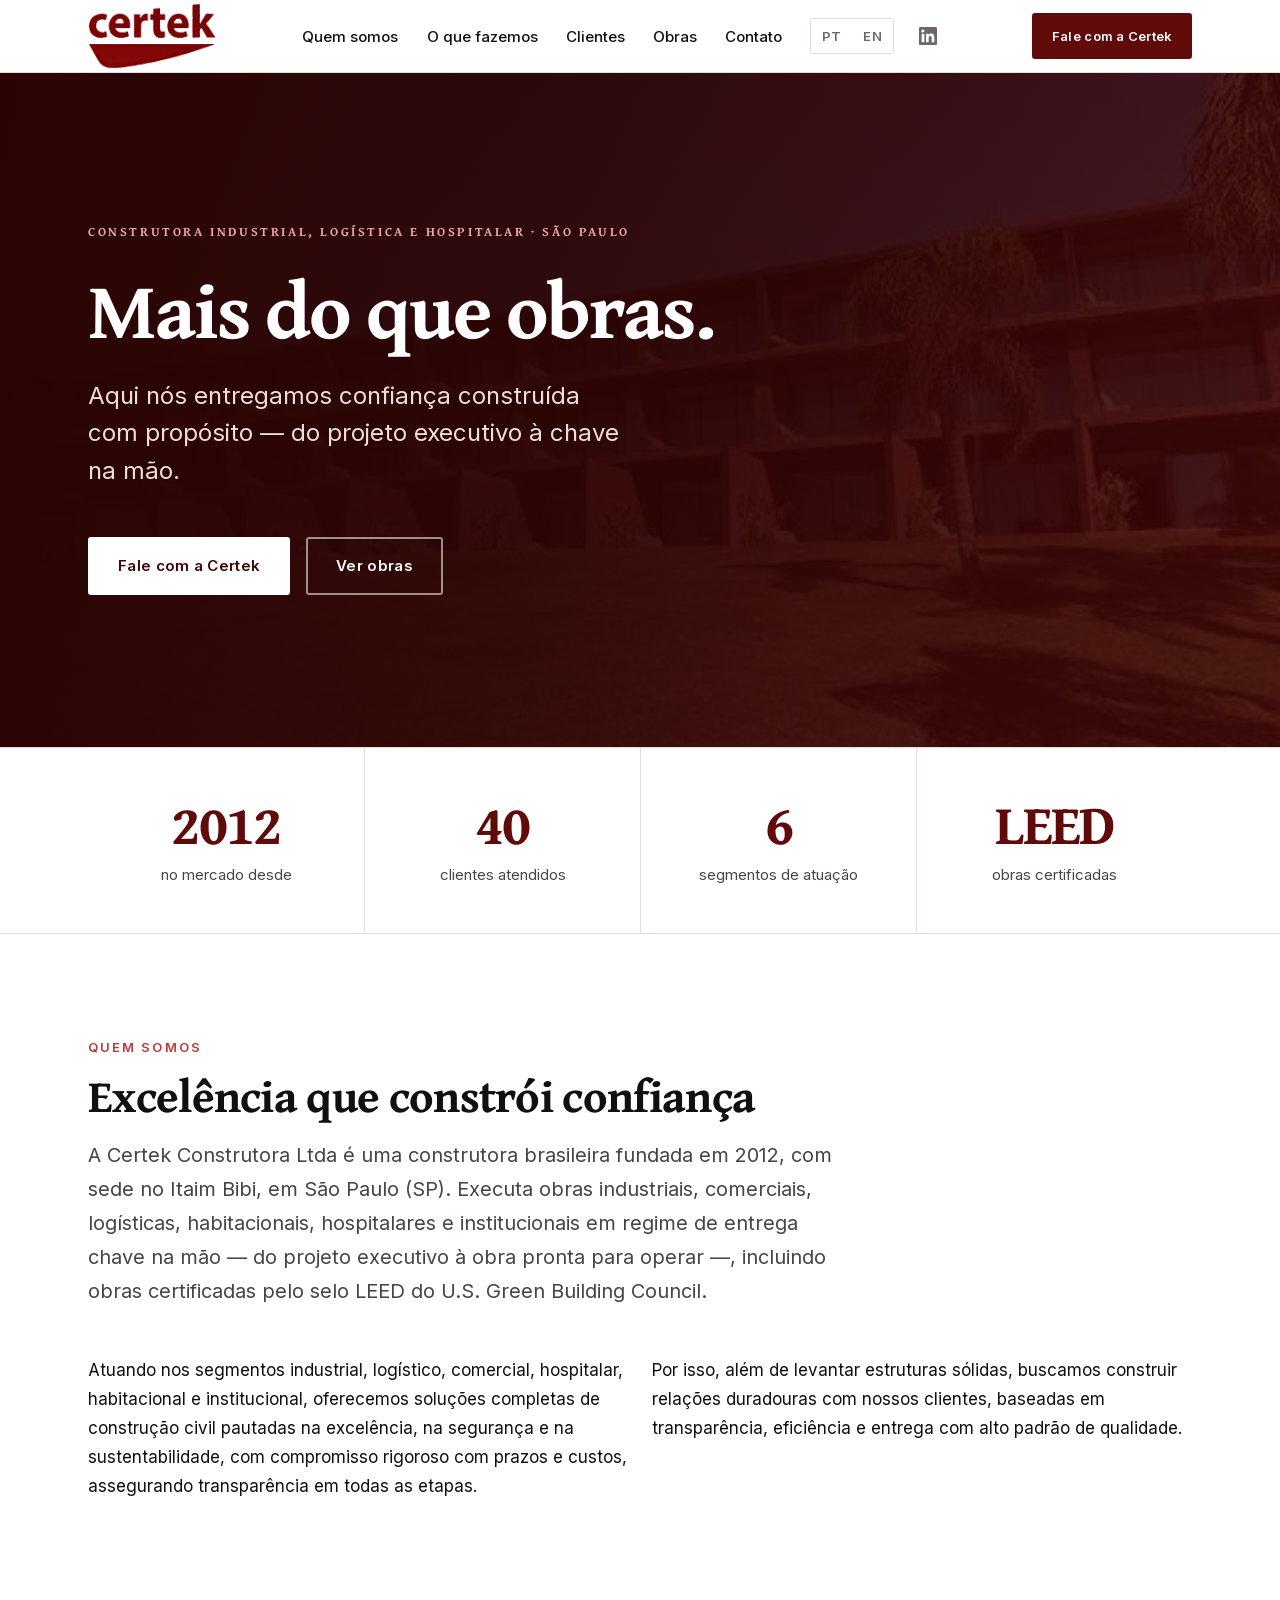
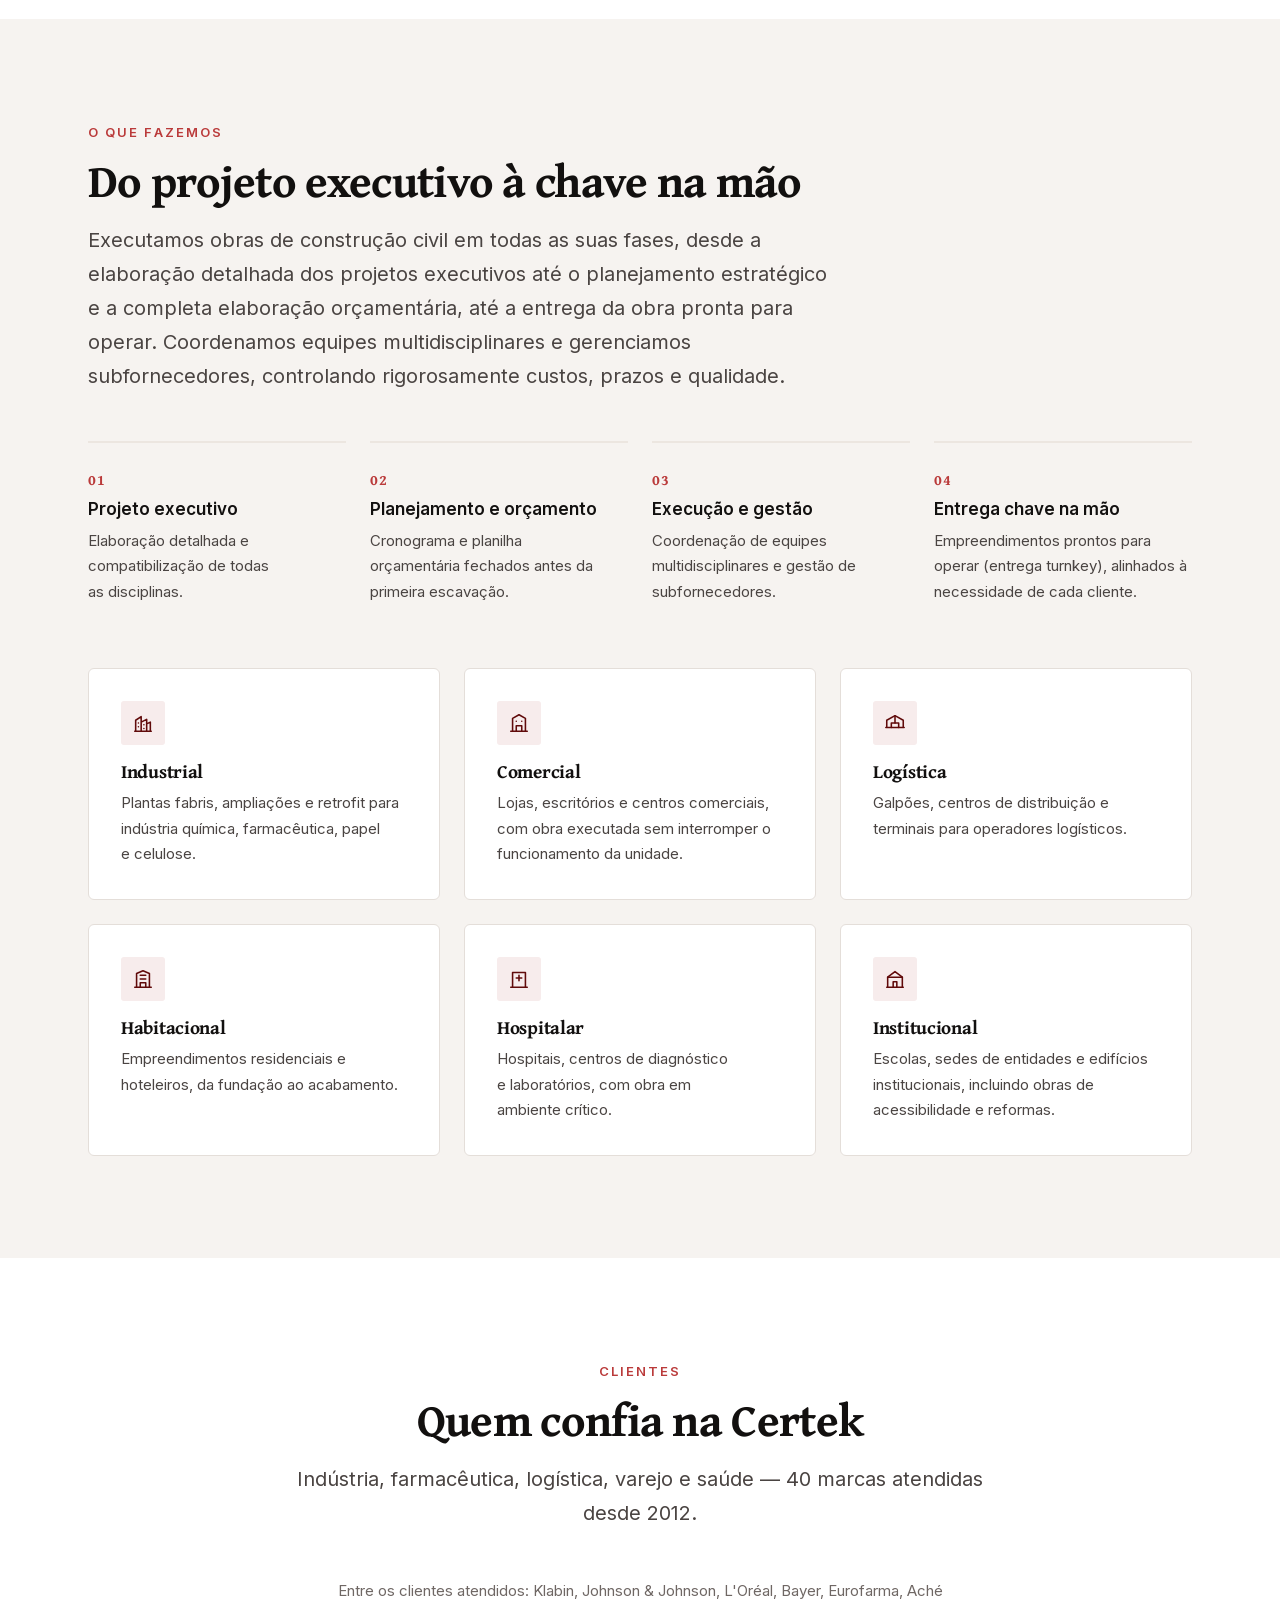
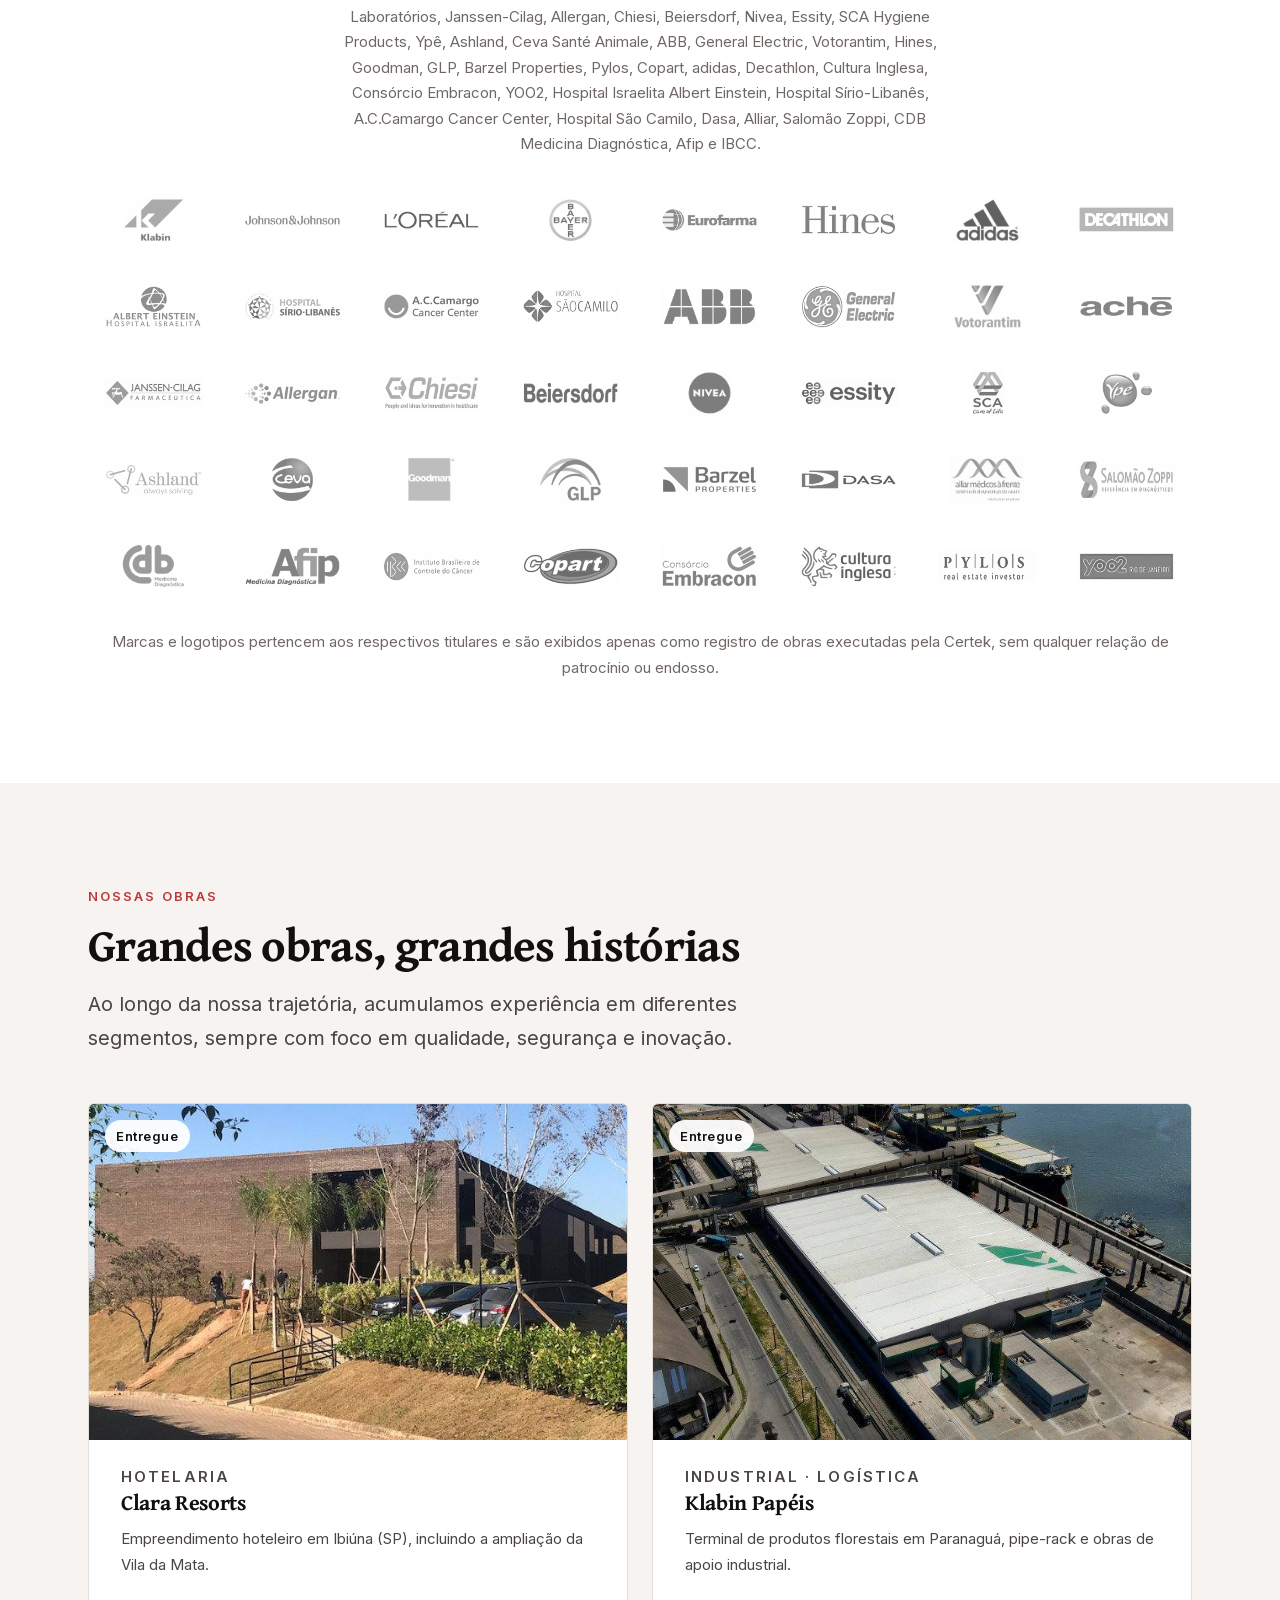
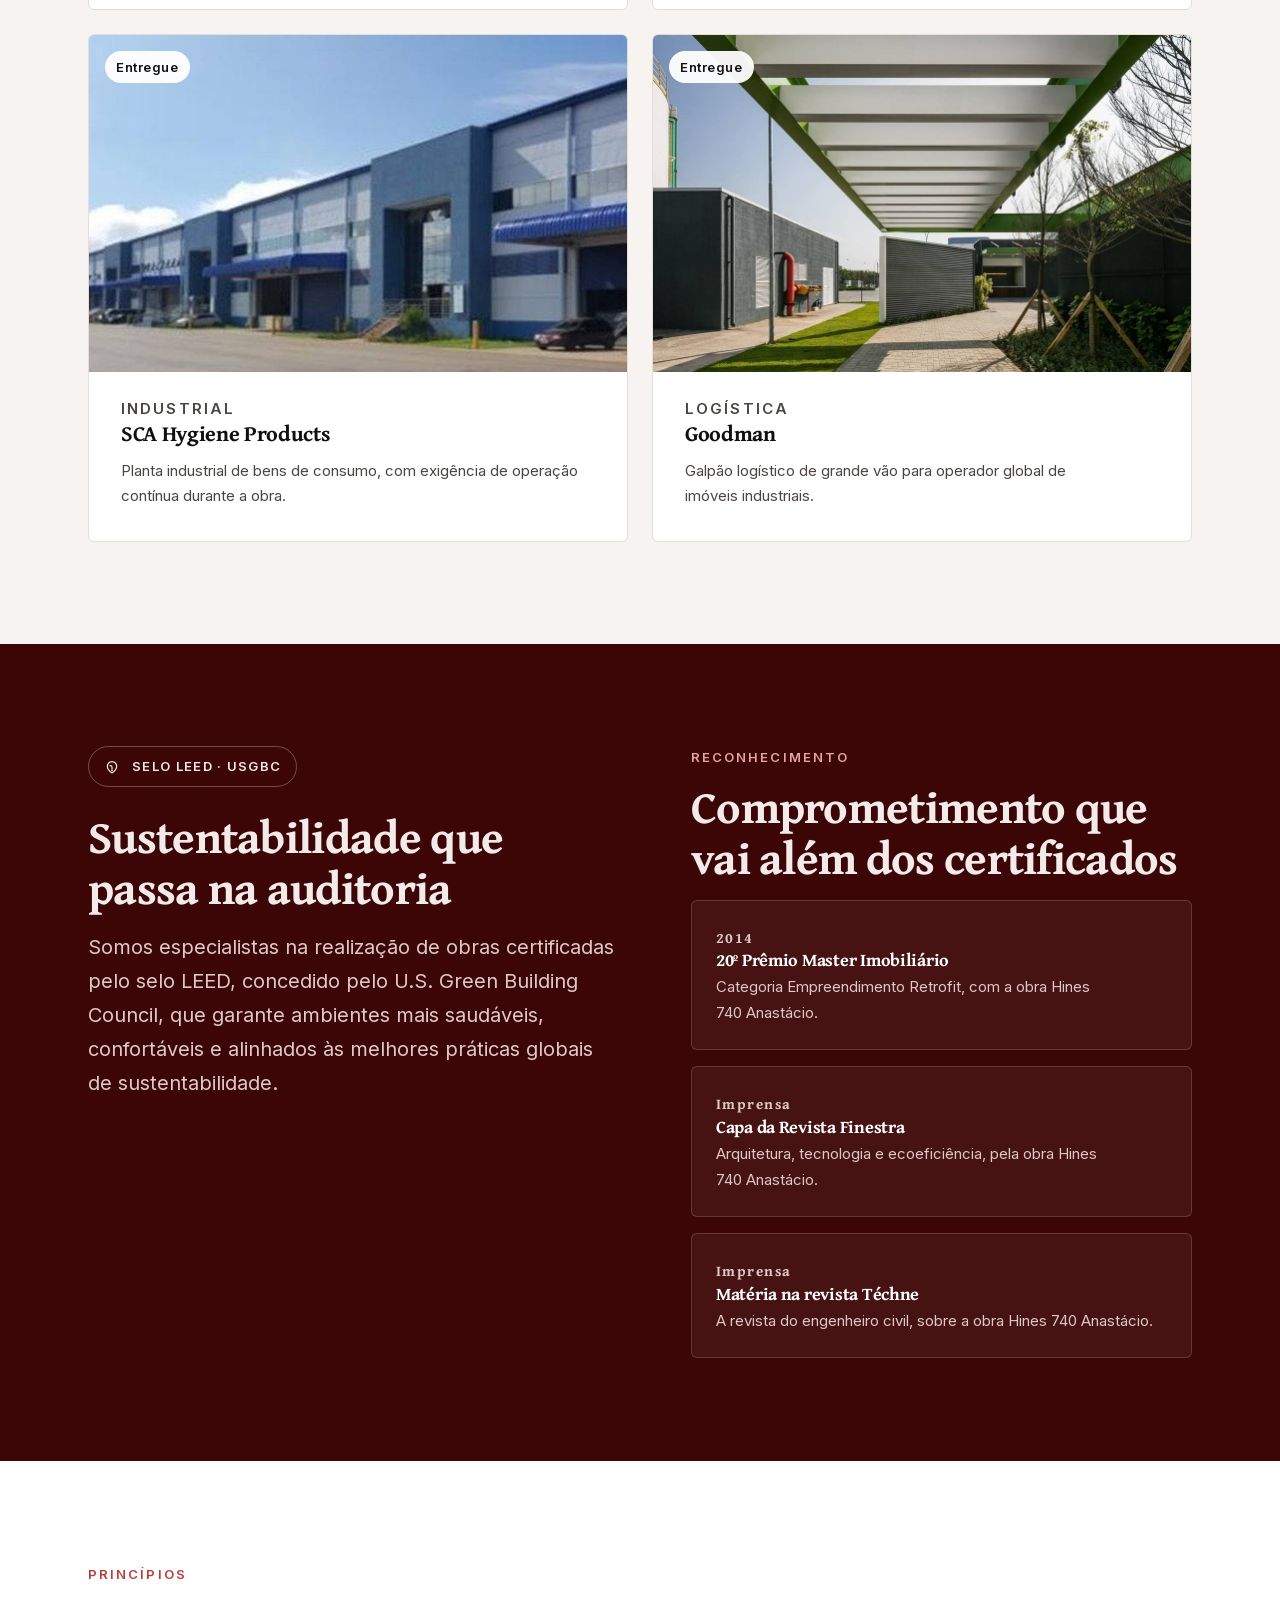
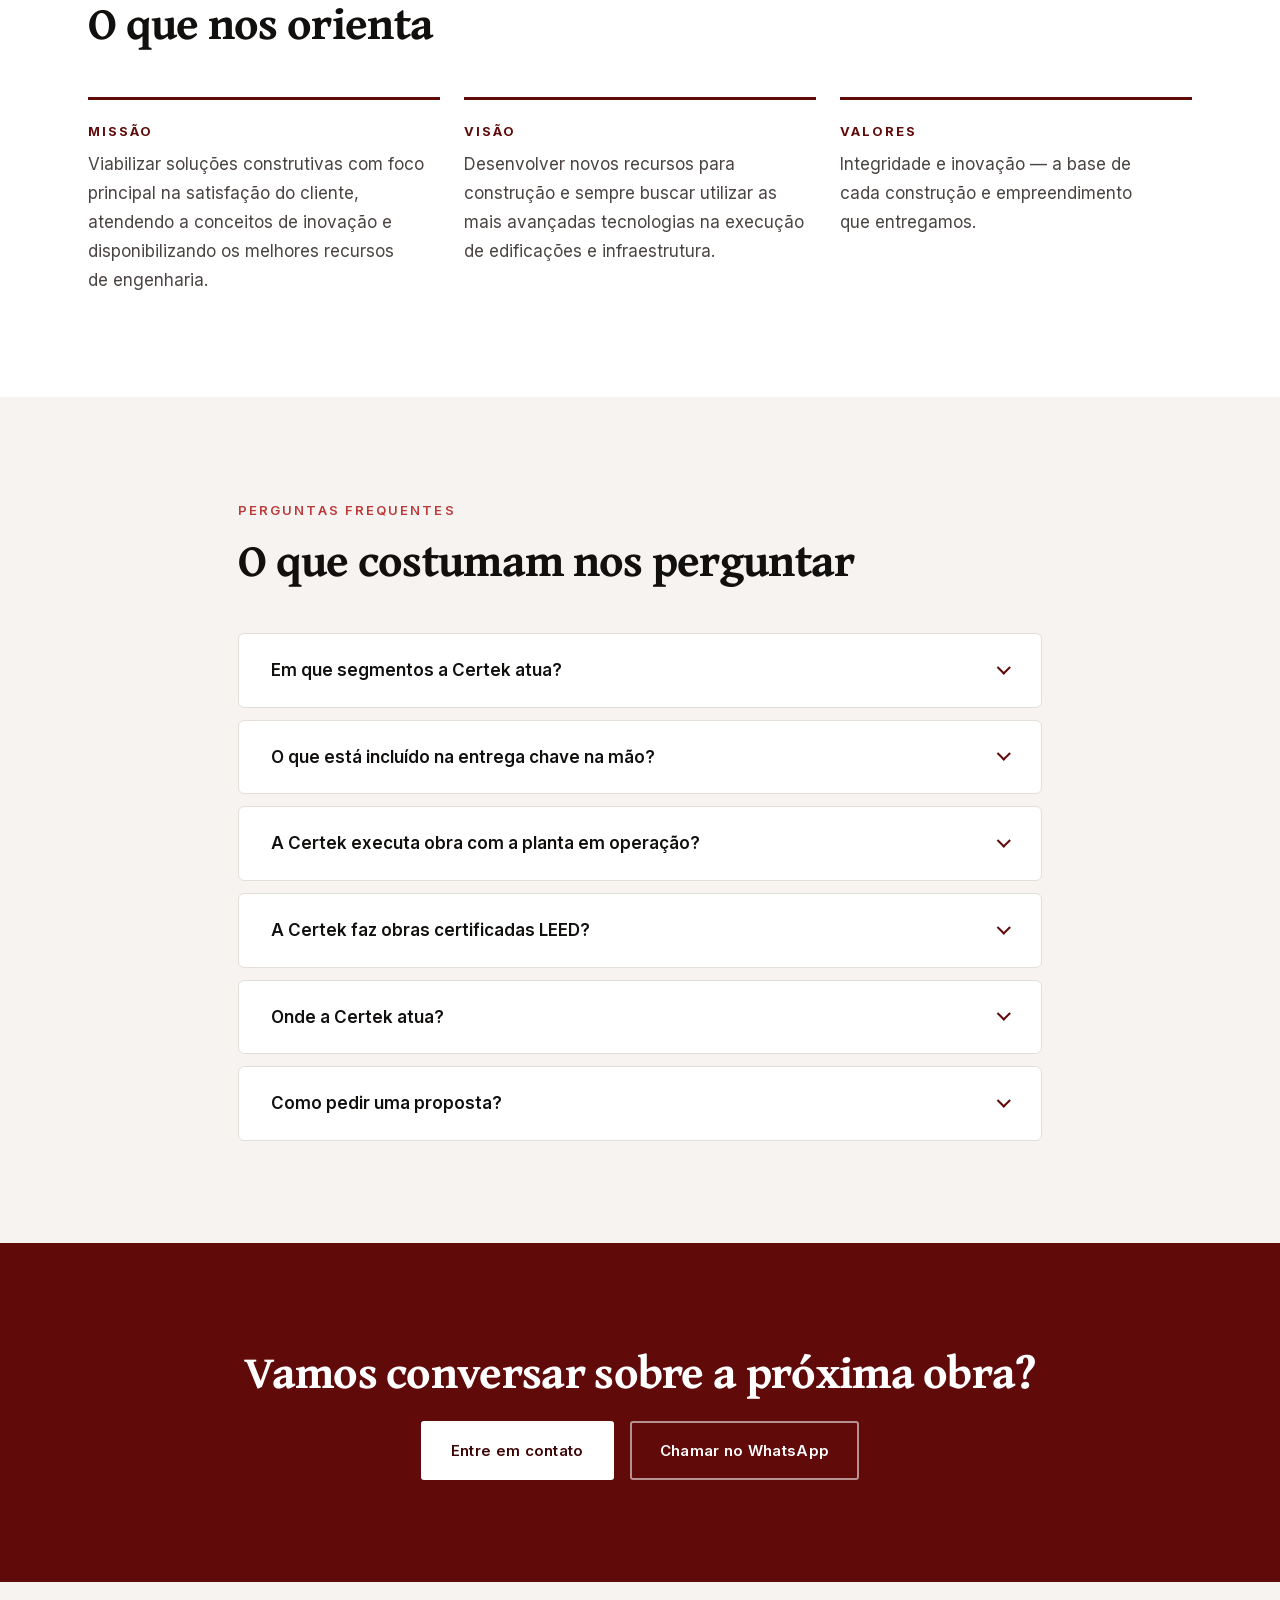
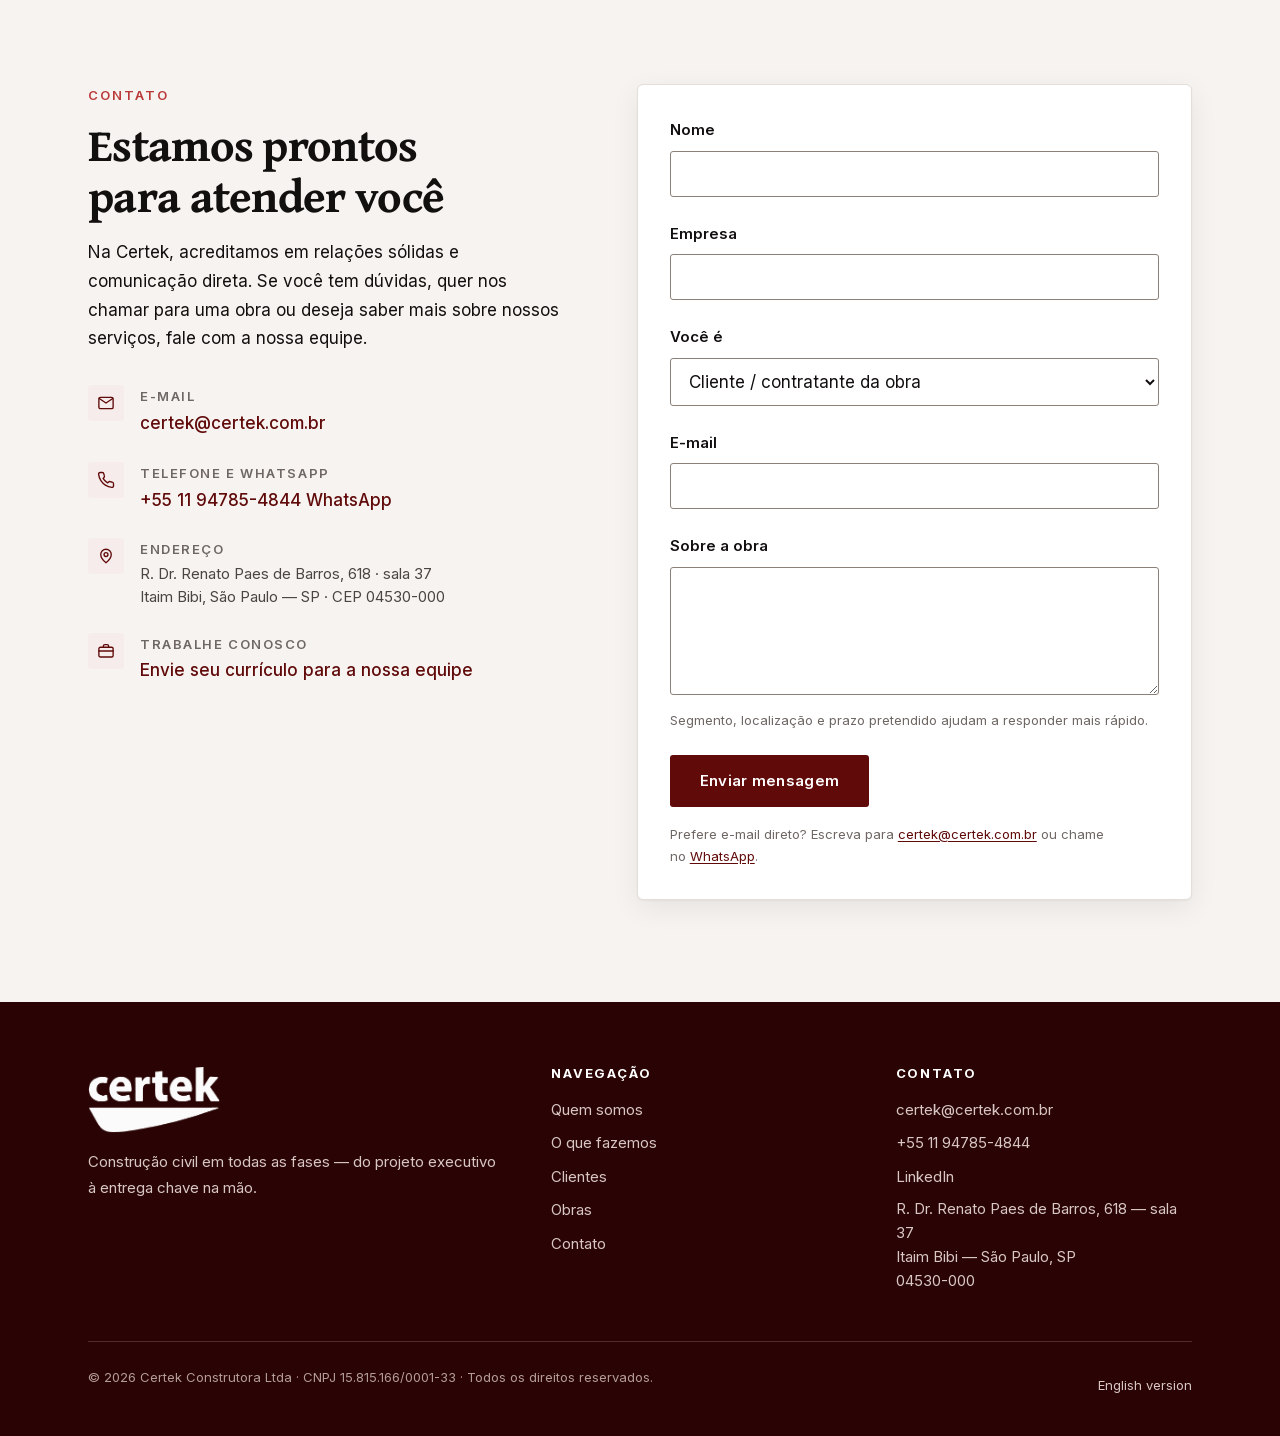
==== commit c0a1a7ec: "CNPJ da matriz no rodape, no JSON-LD e no llms.txt CNPJ 15.815.166/0001-33. Sem ele, o primeiro pass" ====
--- a/index.html
+++ b/index.html
@@ -69,7 +69,13 @@
       },
       "email": "certek@certek.com.br",
       "telephone": "+55-11-94785-4844",
-      "foundingDate": "2012",
+      "taxID": "15.815.166/0001-33",
+      "identifier": {
+        "@type": "PropertyValue",
+        "propertyID": "CNPJ",
+        "value": "15.815.166/0001-33"
+      },
+      "foundingDate": "2012-05-18",
       "sameAs": [
         "https://www.linkedin.com/company/certek-construtora/"
       ],
@@ -820,7 +826,7 @@
     </div>
 
     <div class="site-footer__bottom">
-      <p data-i18n="footer.legal">© 2026 Certek Construtora Ltda. Todos os direitos reservados.</p>
+      <p data-i18n="footer.legal">© 2026 Certek Construtora Ltda · CNPJ 15.815.166/0001-33 · Todos os direitos reservados.</p>
       <p><a href="en/" hreflang="en" lang="en">English version</a></p>
     </div>
   </div>
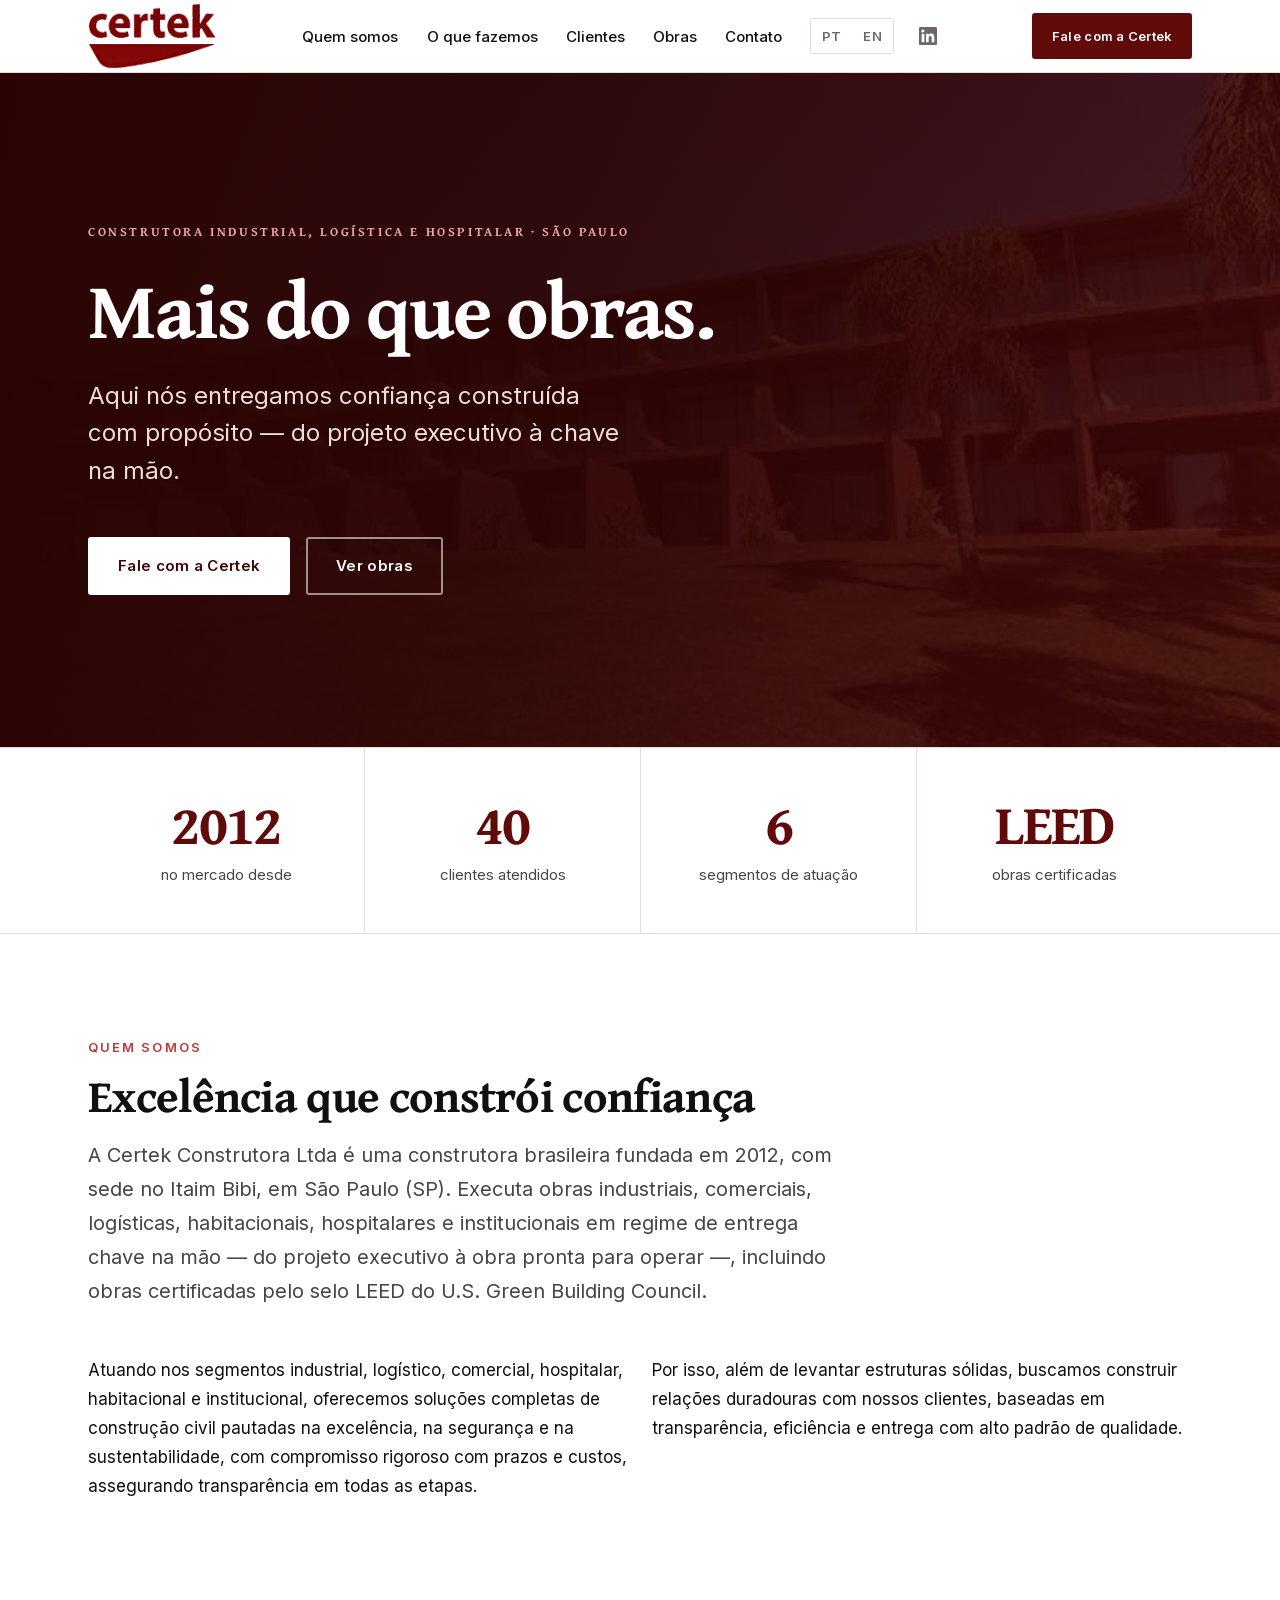
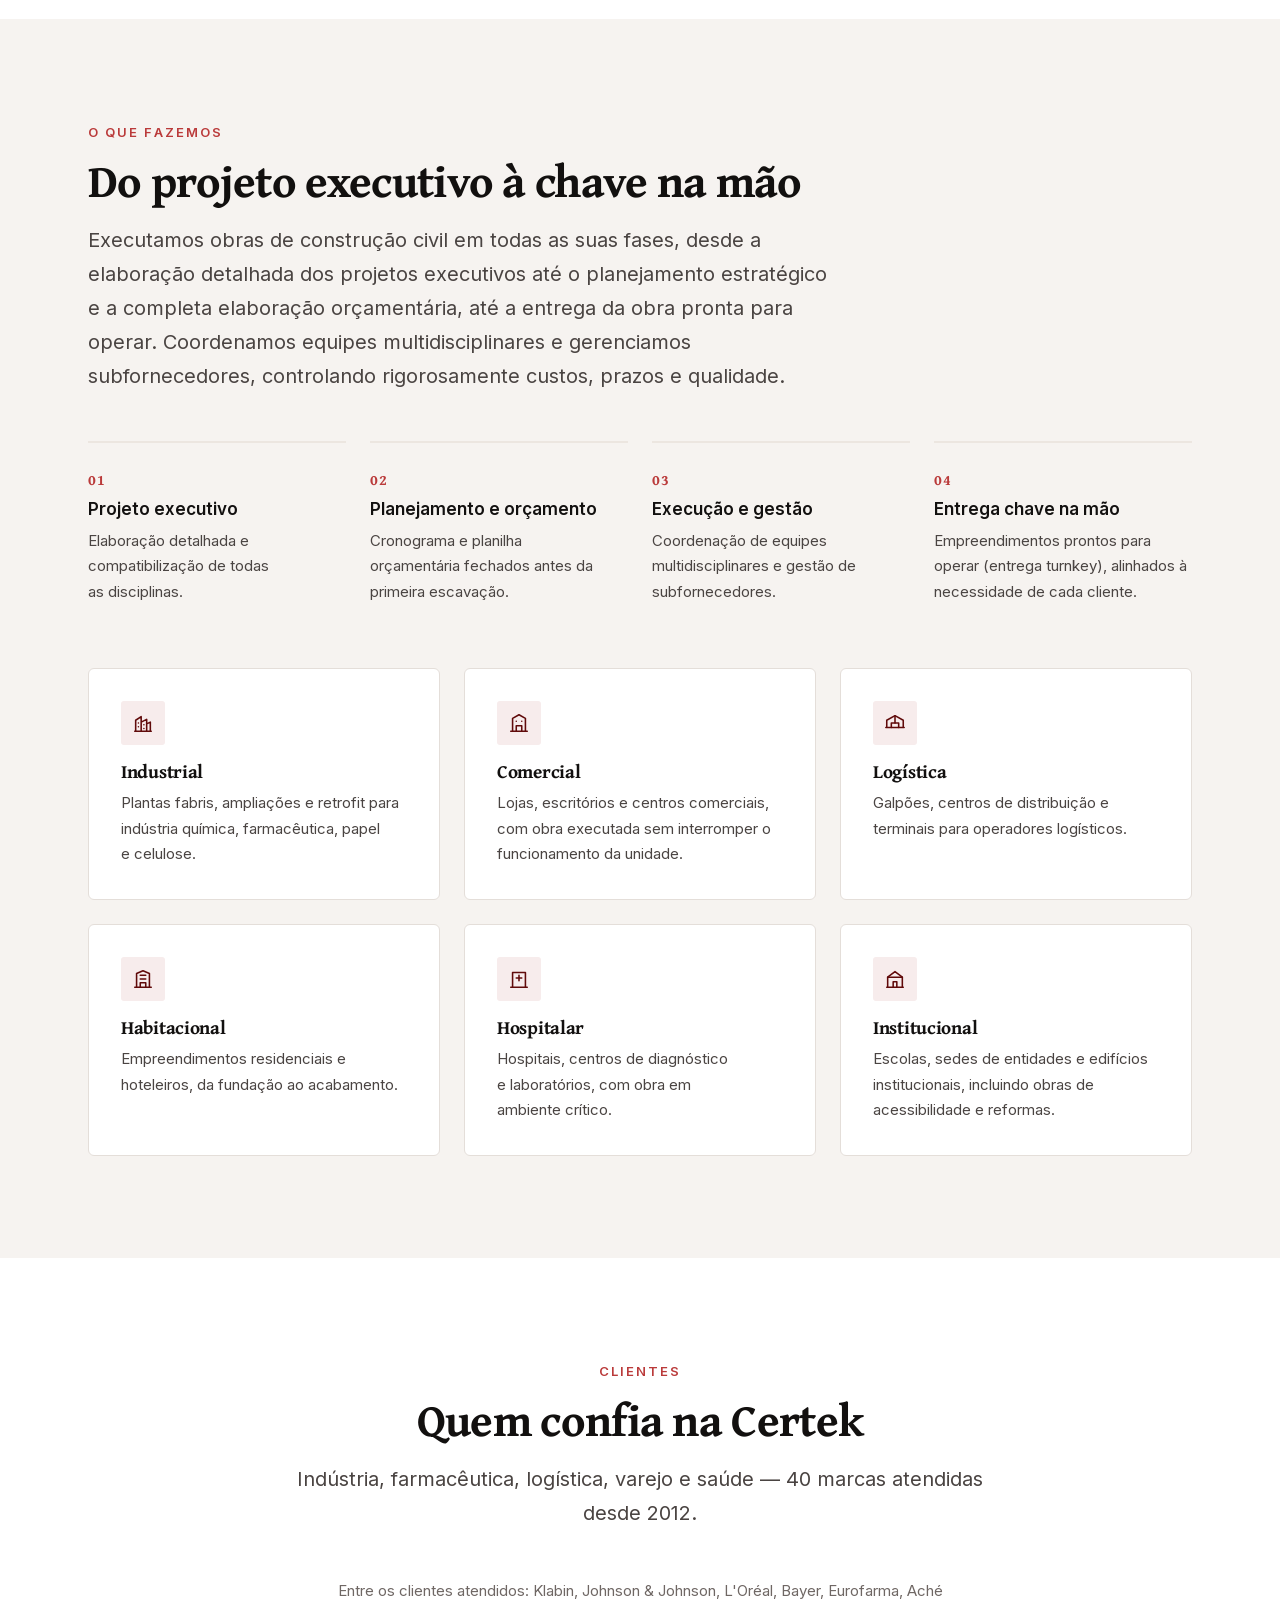
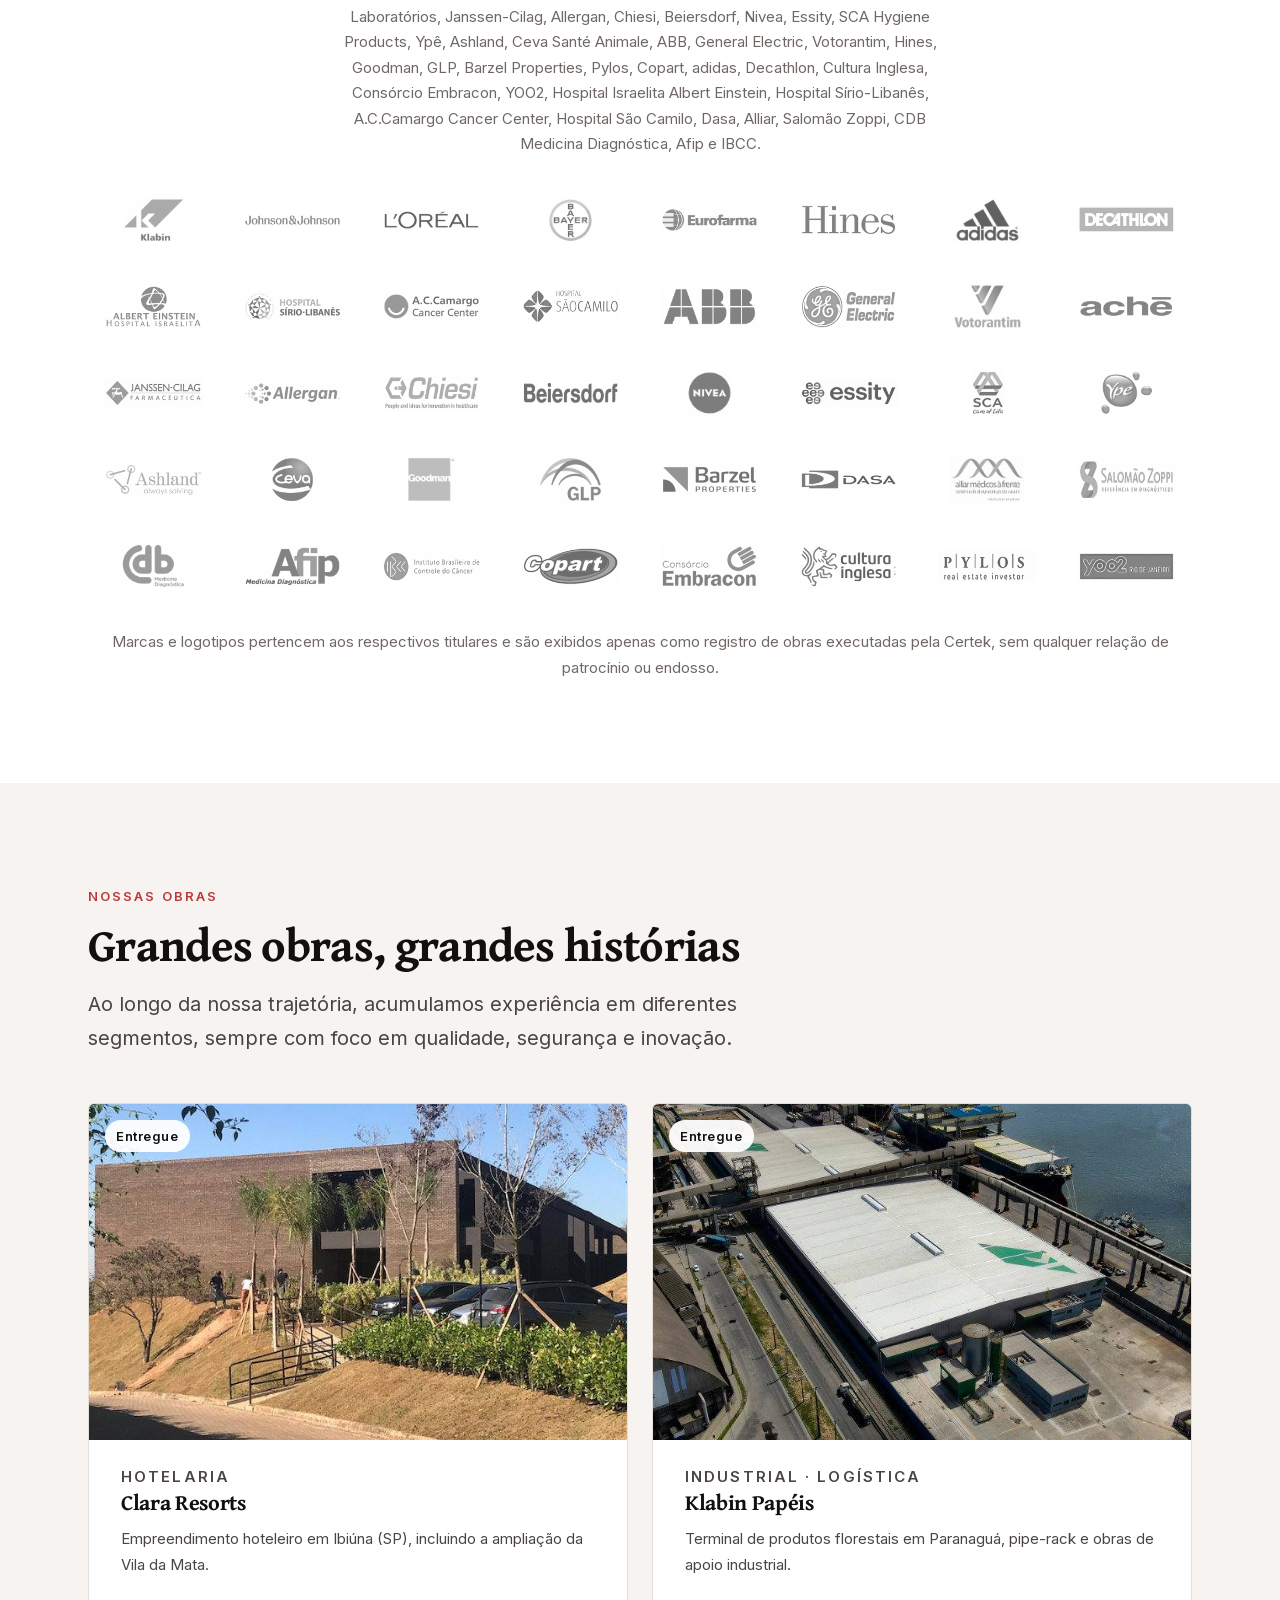
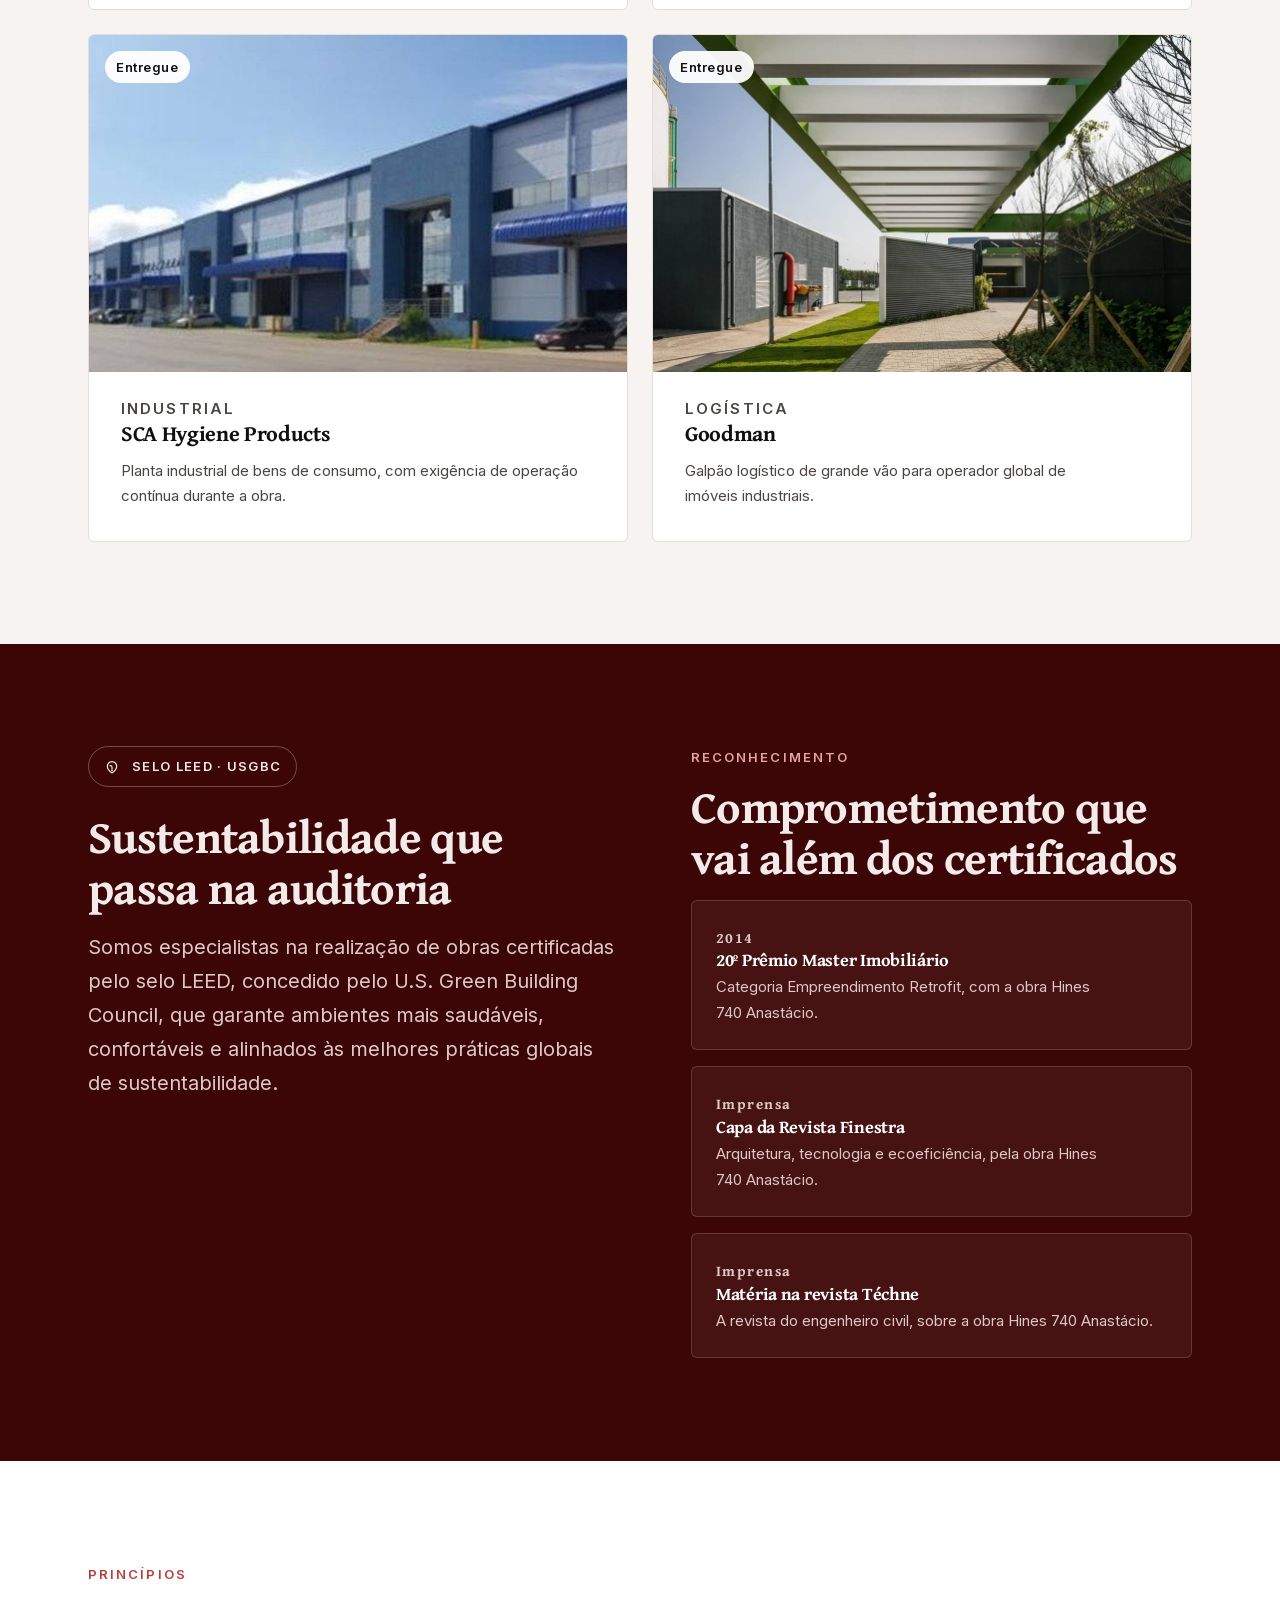
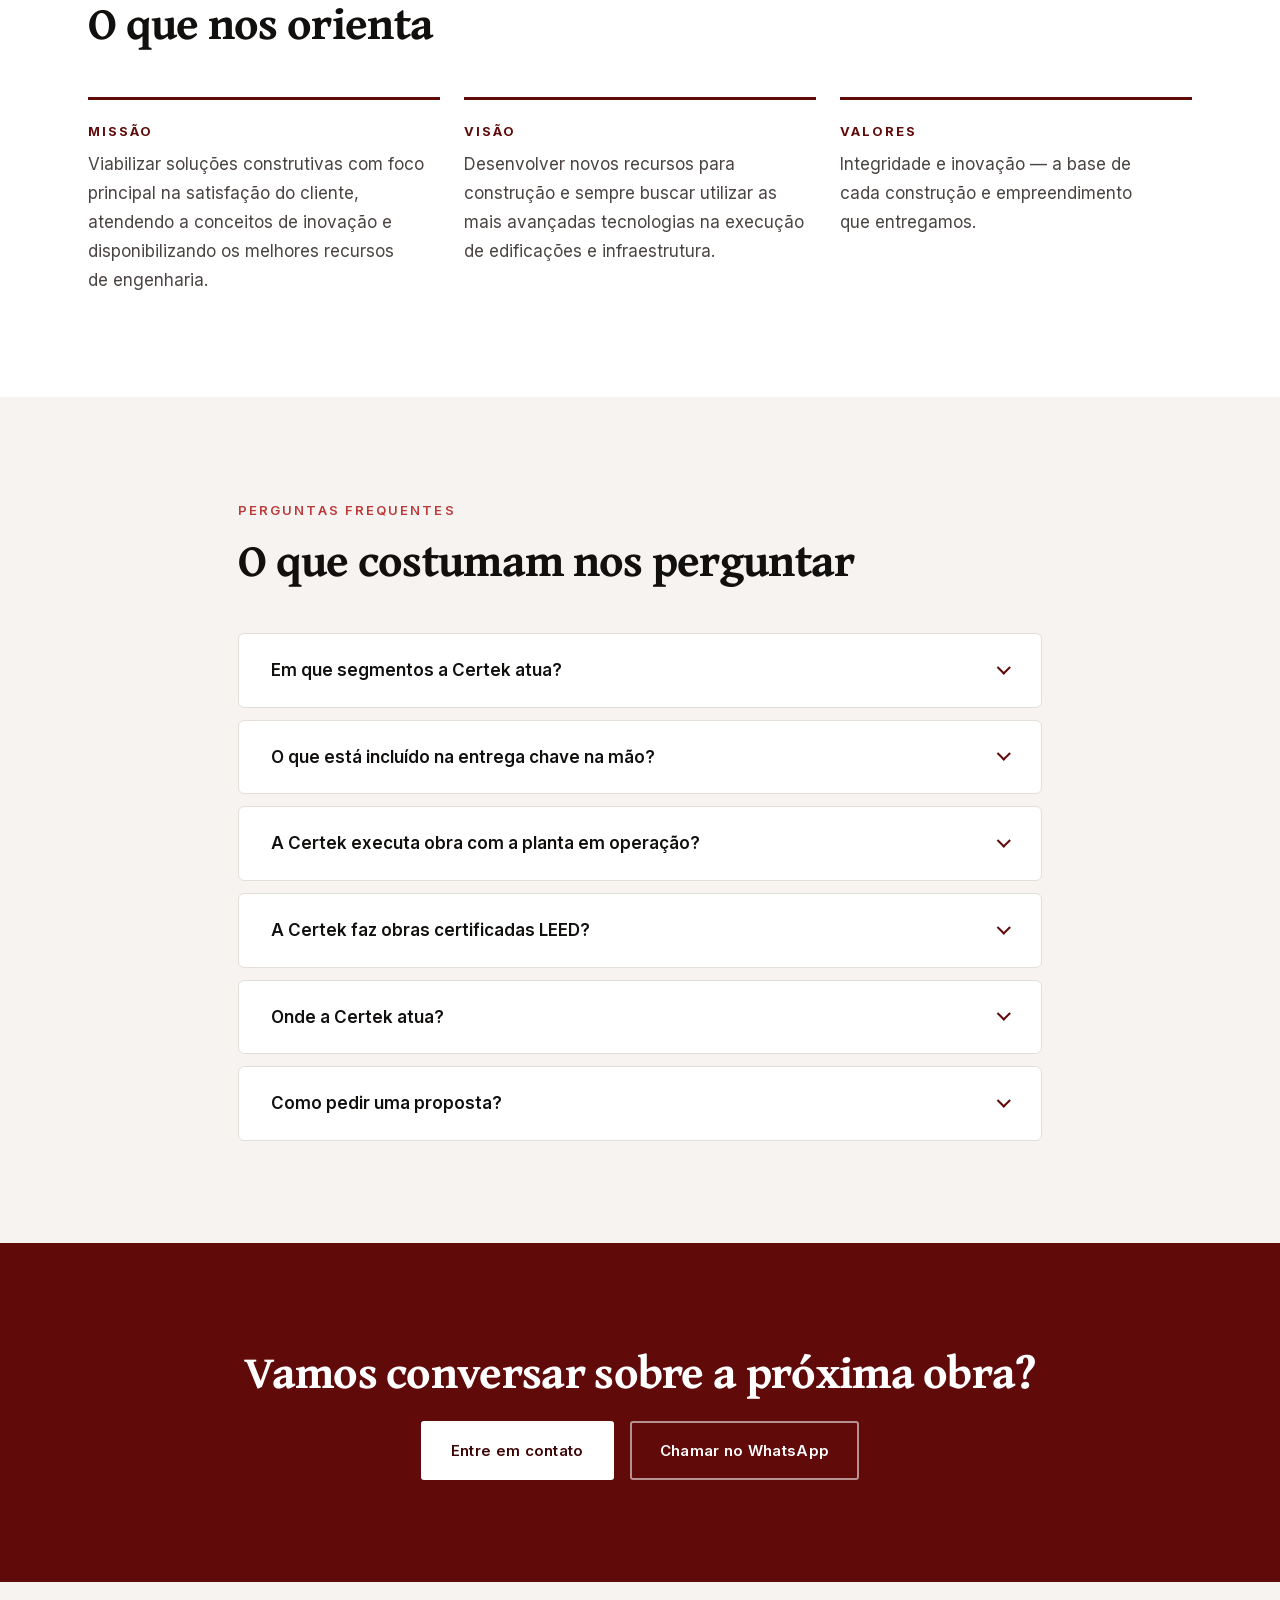
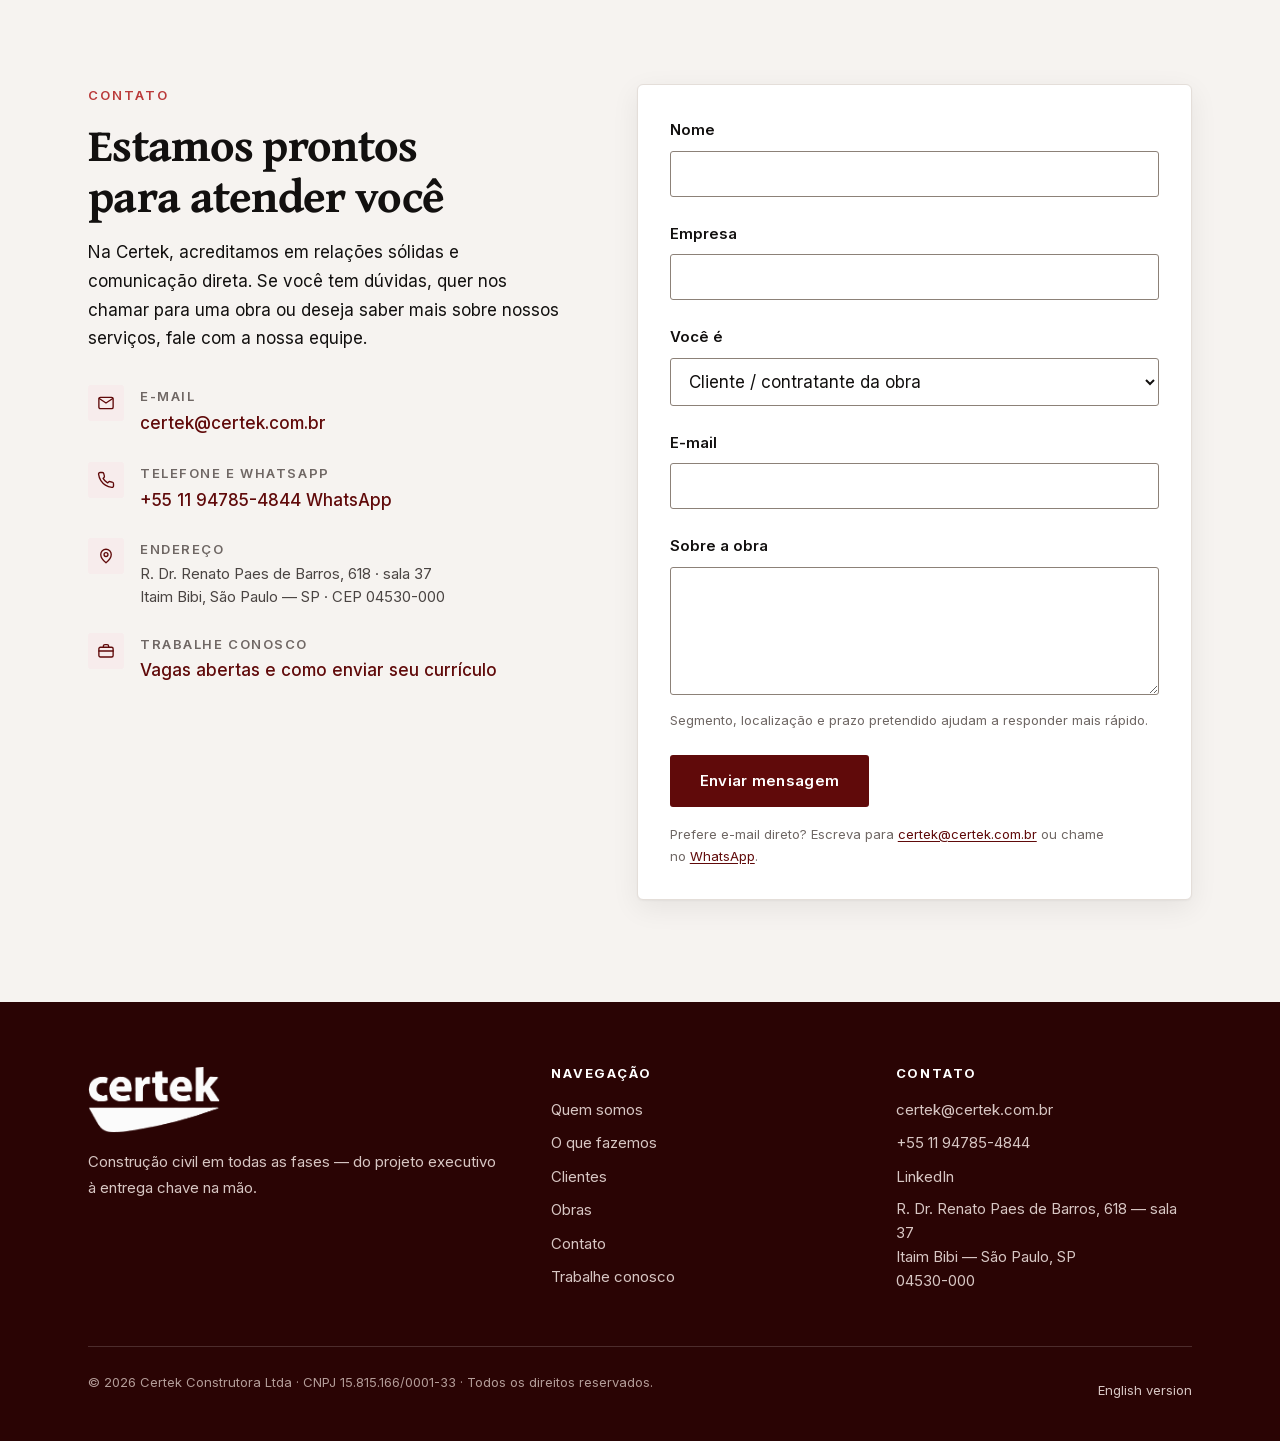
==== commit cb78b601: "Pagina "Trabalhe conosco" em PT e EN Dois canais oficiais: curriculo por e-mail (assunto ja preenchi" ====
--- a/index.html
+++ b/index.html
@@ -734,7 +734,7 @@
               </span>
               <span>
                 <span class="channel__label" data-i18n="contact.careers">Trabalhe conosco</span>
-                <a href="mailto:certek@certek.com.br?subject=Trabalhe%20conosco%20-%20curriculo" data-i18n="contact.careers.link">Envie seu currículo para a nossa equipe</a>
+                <a href="trabalhe-conosco/" data-i18n="contact.careers.link">Vagas abertas e como enviar seu currículo</a>
               </span>
             </div>
           </div>
@@ -807,6 +807,7 @@
           <li><a href="#clientes" data-i18n="nav.clients">Clientes</a></li>
           <li><a href="#obras" data-i18n="nav.works">Obras</a></li>
           <li><a href="#contato" data-i18n="nav.contact">Contato</a></li>
+          <li><a href="trabalhe-conosco/" data-i18n="footer.careers">Trabalhe conosco</a></li>
         </ul>
       </div>
 
--- a/assets/css/site.css
+++ b/assets/css/site.css
@@ -611,6 +611,12 @@
   gap: var(--sp-3);
 }
 
+/* Páginas internas: mesmo herói, menos altura — quem chega aqui já sabe o que
+   procura e não precisa da dobra inteira. */
+.hero--compact .hero__inner {
+  padding-block: clamp(3rem, 8vw, 5.5rem);
+}
+
 /* --------------------------------------------------------------------------
    7. Números
    -------------------------------------------------------------------------- */
@@ -1054,6 +1060,35 @@
   padding: 0 var(--sp-5) var(--sp-4);
   color: var(--ink-soft);
   font-size: var(--fs-small);
+}
+
+/* --------------------------------------------------------------------------
+   12c. Aviso destacado
+   -------------------------------------------------------------------------- */
+
+/* Usado no alerta de vaga falsa. Chama atenção sem virar alarme vermelho:
+   a informação é útil, não uma emergência. */
+.notice {
+  margin-top: var(--sp-6);
+  padding: var(--sp-4) var(--sp-5);
+  border: 1px solid var(--sand-deep);
+  border-left: 4px solid var(--clay);
+  border-radius: var(--radius-lg);
+  background: var(--sand);
+}
+
+.notice h3 {
+  font-family: var(--font-body);
+  font-size: 1rem;
+  font-weight: 700;
+  letter-spacing: 0;
+  margin-bottom: var(--sp-2);
+}
+
+.notice p {
+  font-size: var(--fs-small);
+  color: var(--ink-soft);
+  margin: 0;
 }
 
 /* --------------------------------------------------------------------------
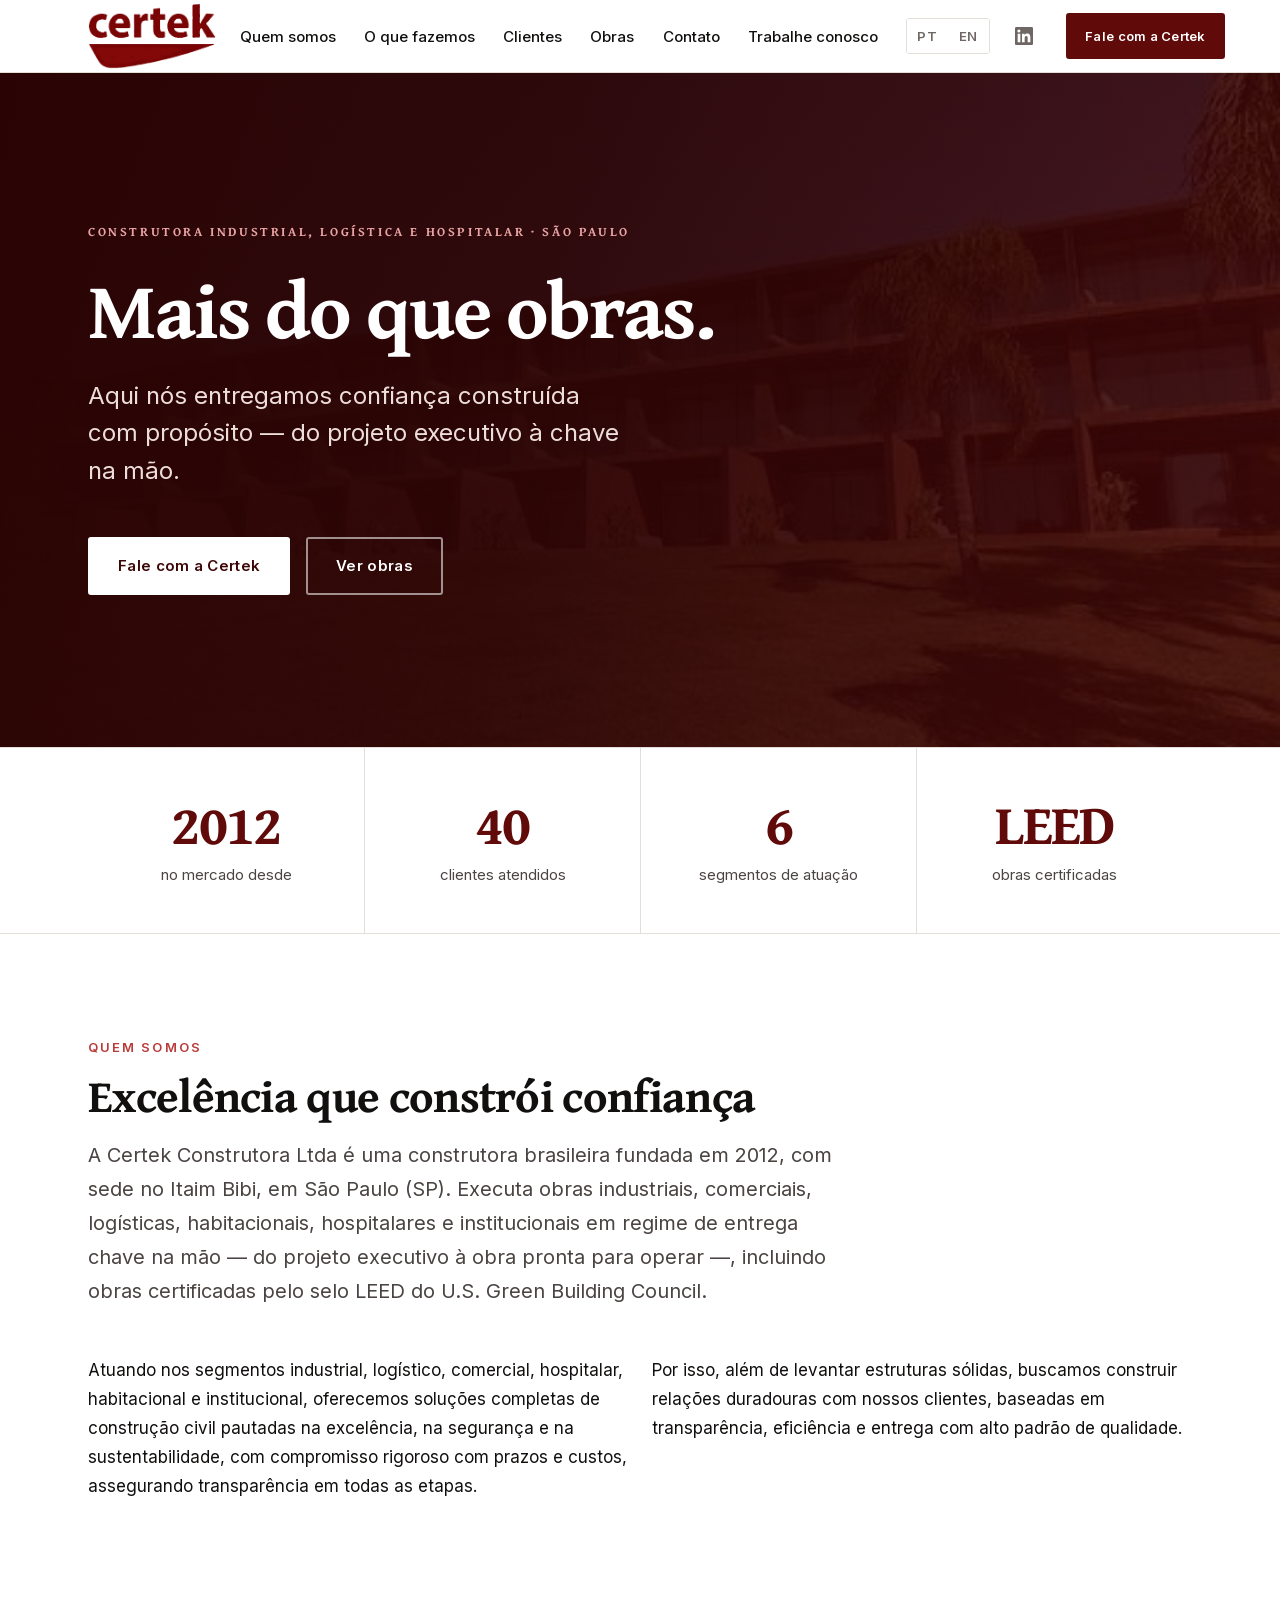
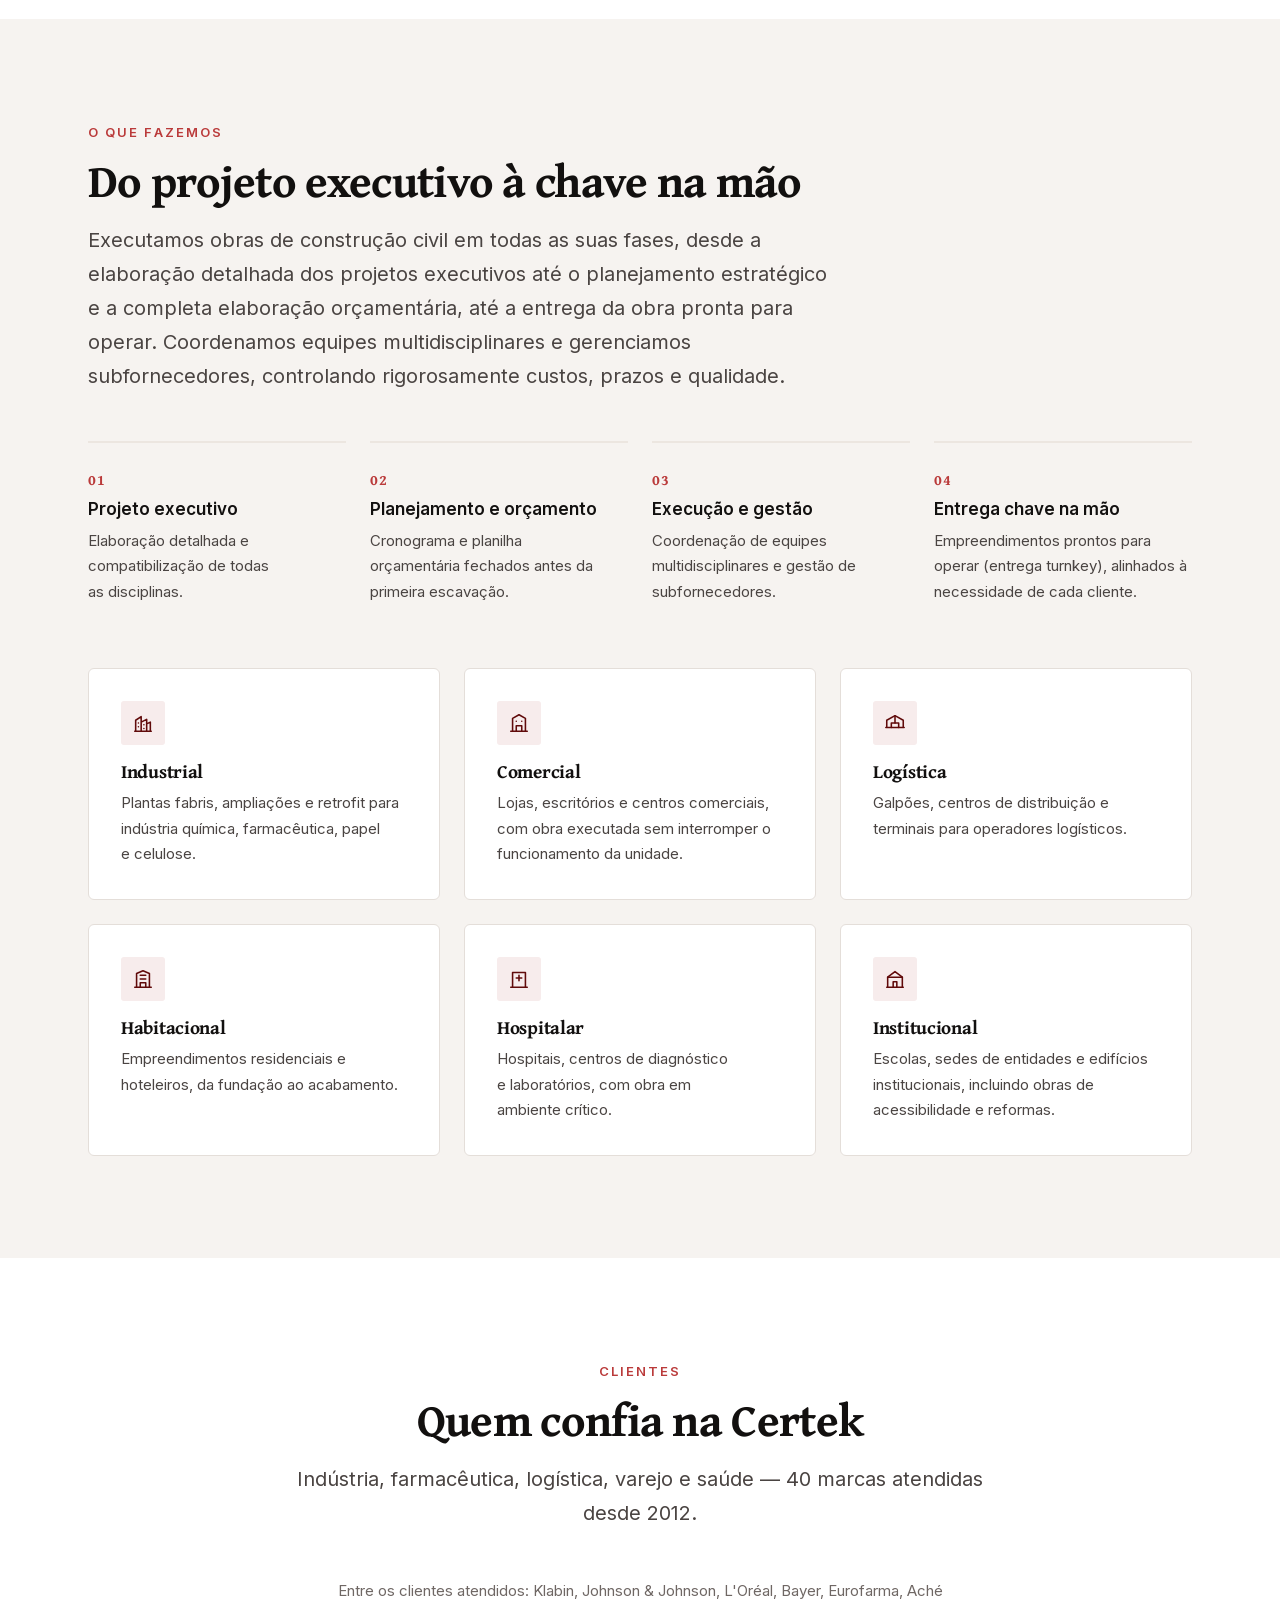
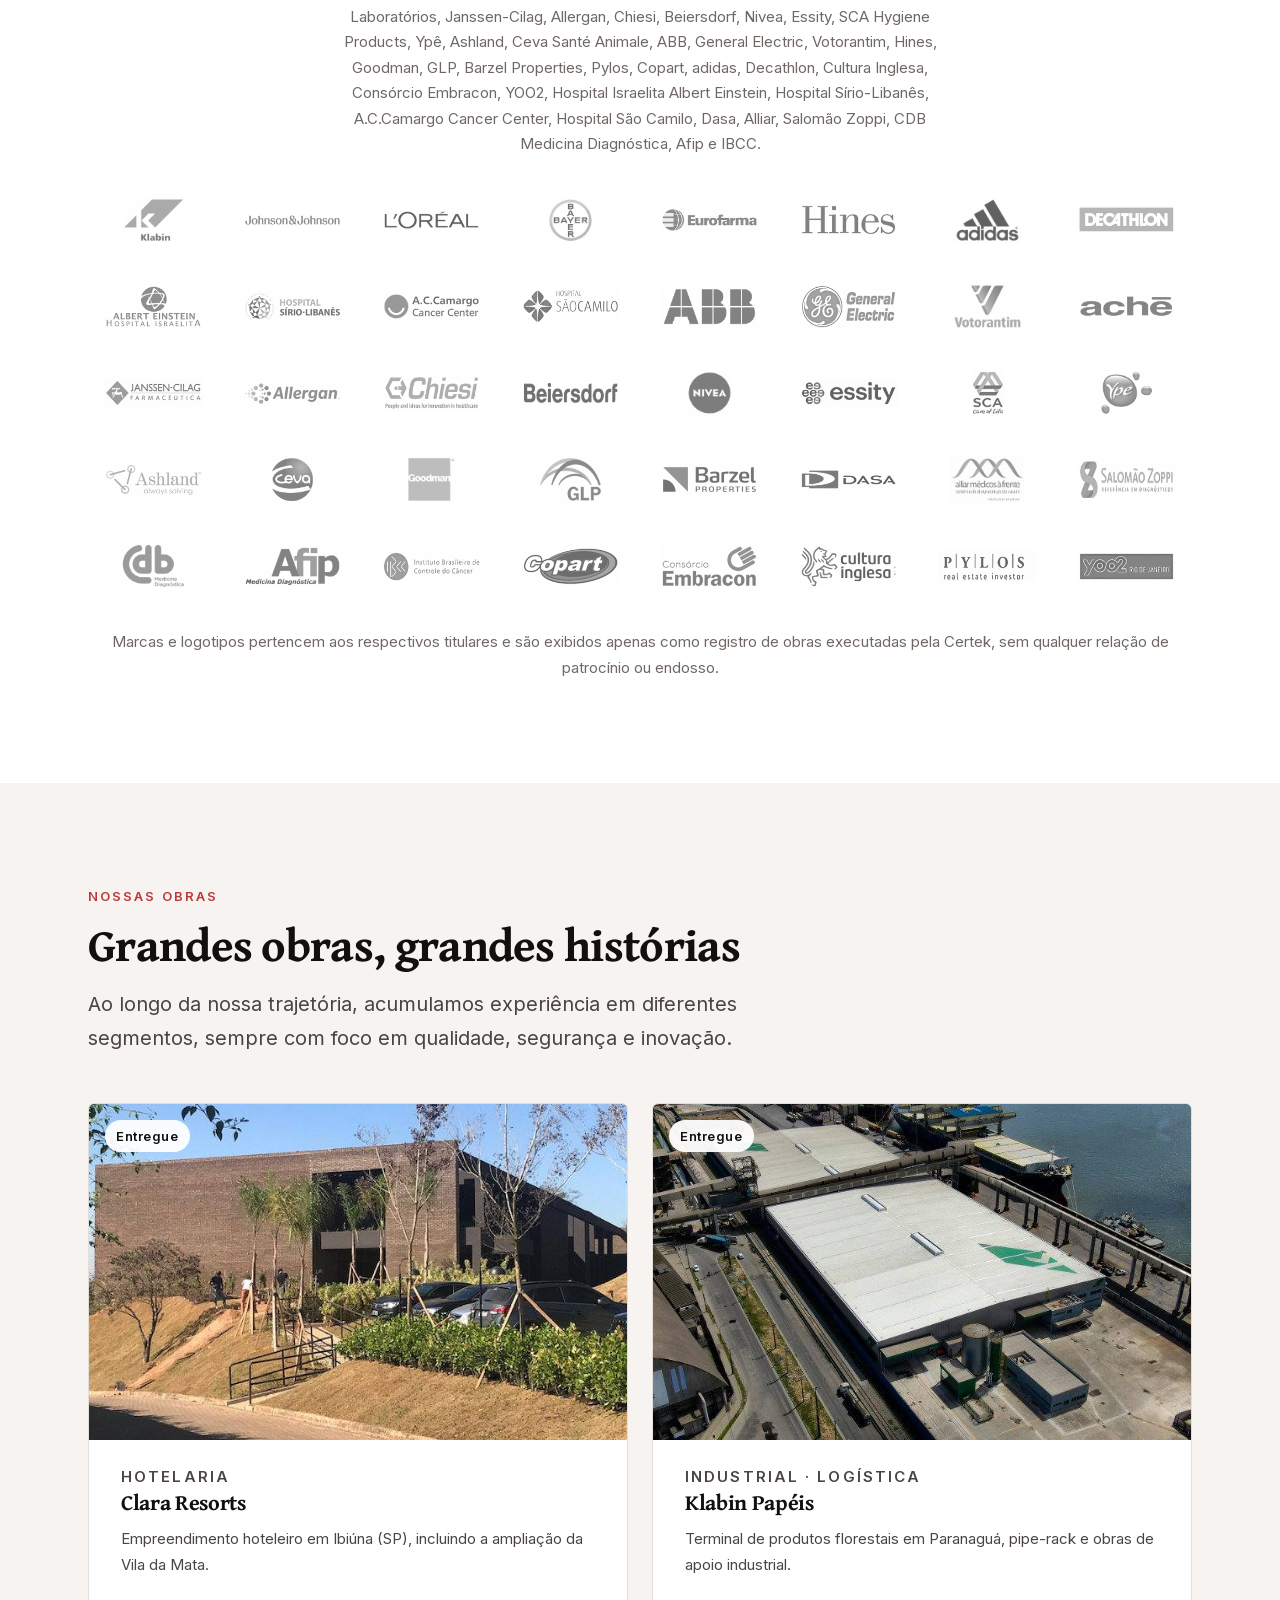
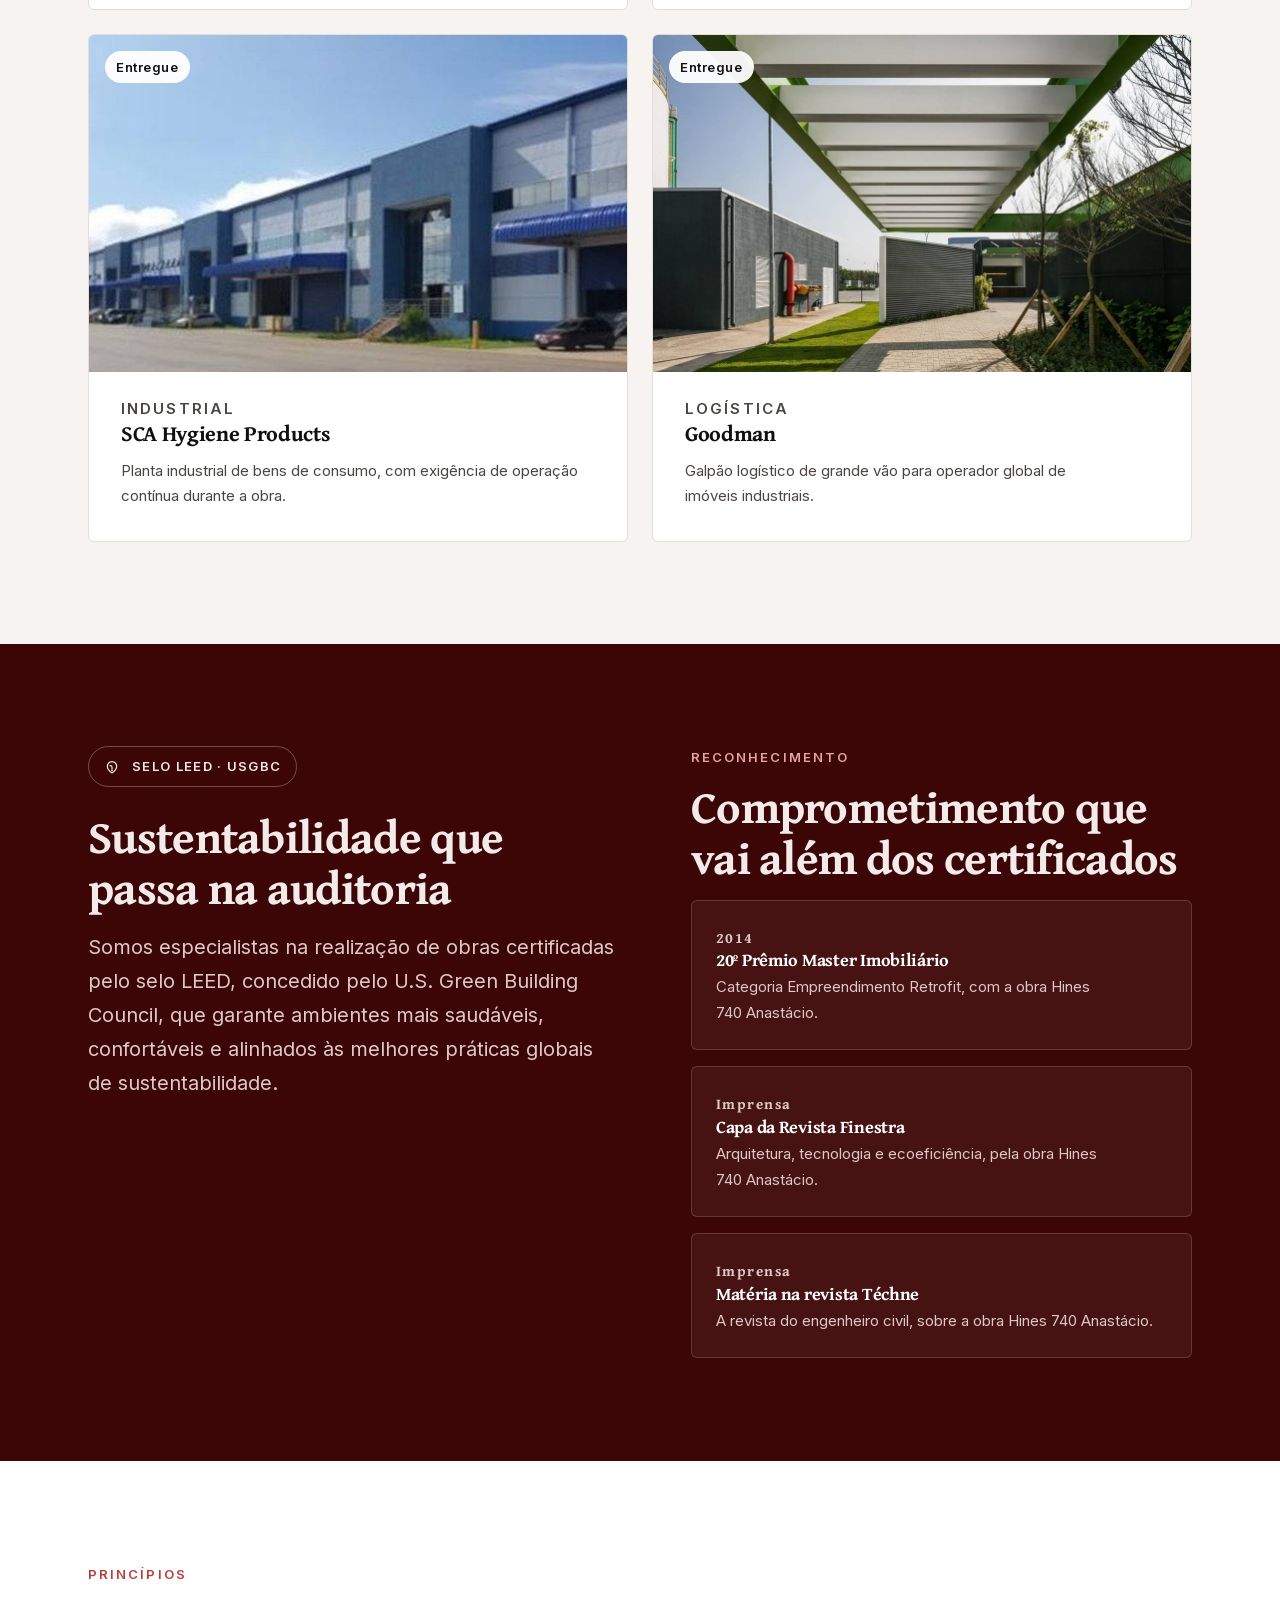
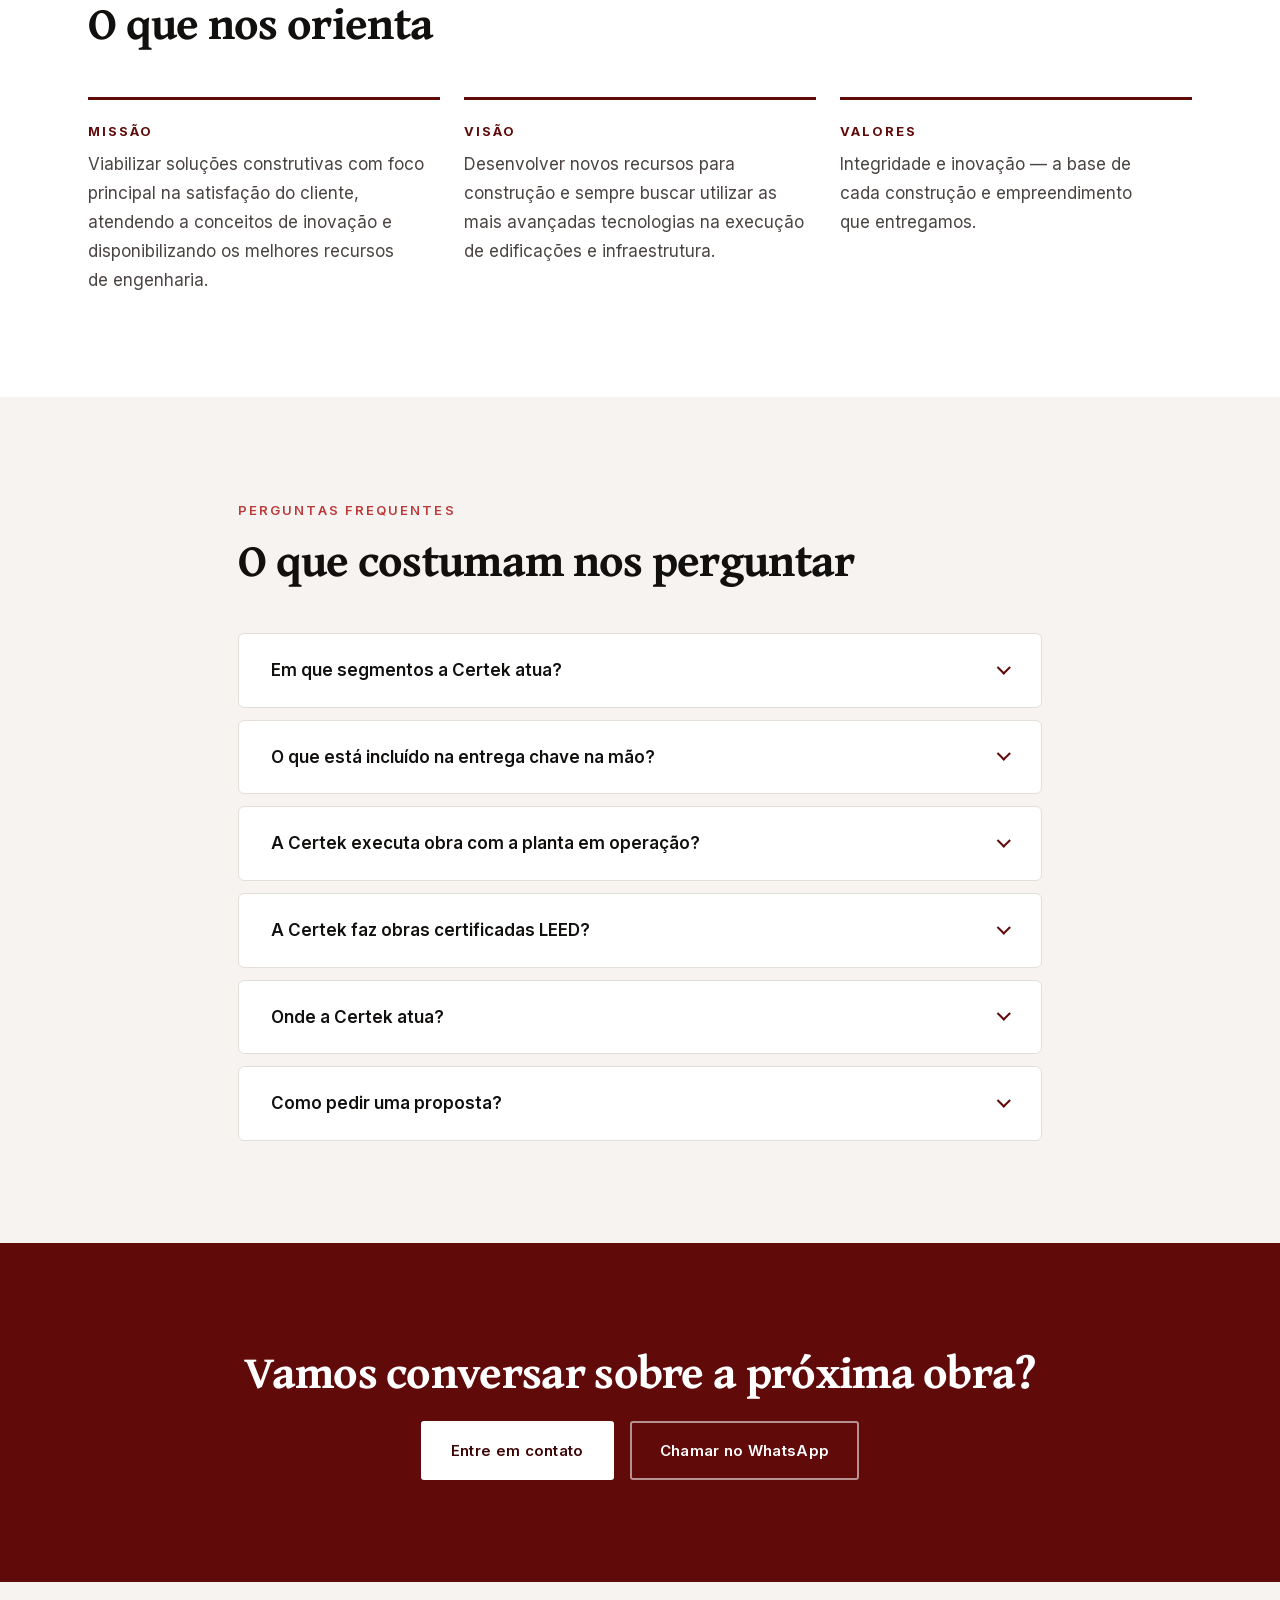
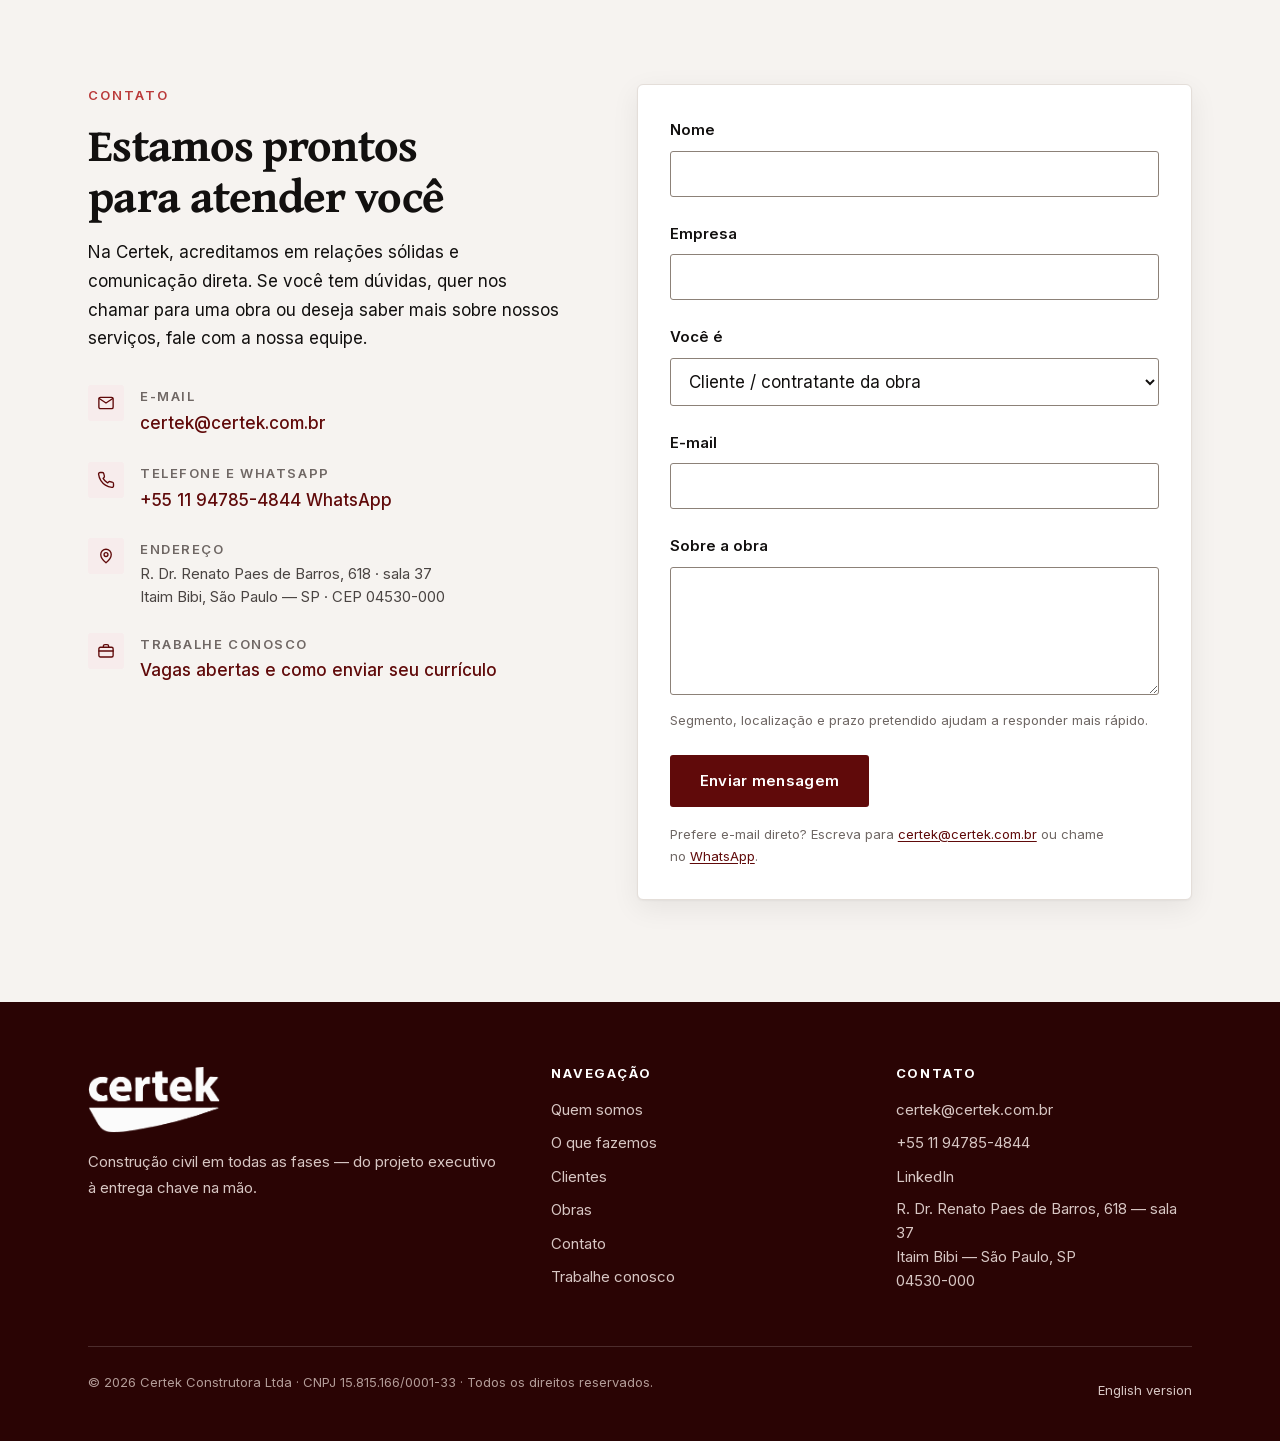
==== commit 5a38e940: ""Trabalhe conosco" no menu do topo A pagina existia e respondia 200, mas nao havia UM link para ela " ====
--- a/index.html
+++ b/index.html
@@ -243,6 +243,7 @@
         <li><a class="nav__link" href="#clientes" data-i18n="nav.clients">Clientes</a></li>
         <li><a class="nav__link" href="#obras" data-i18n="nav.works">Obras</a></li>
         <li><a class="nav__link" href="#contato" data-i18n="nav.contact">Contato</a></li>
+        <li><a class="nav__link" href="trabalhe-conosco/" data-i18n="nav.careers">Trabalhe conosco</a></li>
       </ul>
       <div class="nav__aside">
         <div class="lang">
--- a/assets/css/site.css
+++ b/assets/css/site.css
@@ -1389,6 +1389,26 @@
 @media (max-width: 1100px) {
   .site-footer__top {
     grid-template-columns: 1fr 1fr;
+  }
+}
+
+/* Faixa apertada: o menu já está inteiro na barra (o hamburguer só entra abaixo
+   de 900px), mas seis itens em português — "Trabalhe conosco" é longo — mais
+   marca, idioma, LinkedIn e o botão não cabem. Nesta faixa o botão sai: o CTA
+   do herói está logo abaixo, visível sem rolar. Ele volta a partir de 1150px e
+   reaparece na barra do mobile, onde é a única ação à mão. */
+@media (min-width: 901px) and (max-width: 1149px) {
+  .site-header__cta {
+    display: none;
+  }
+
+  .nav,
+  .nav__list {
+    gap: 1rem;
+  }
+
+  .nav__link {
+    font-size: 0.875rem;
   }
 }
 
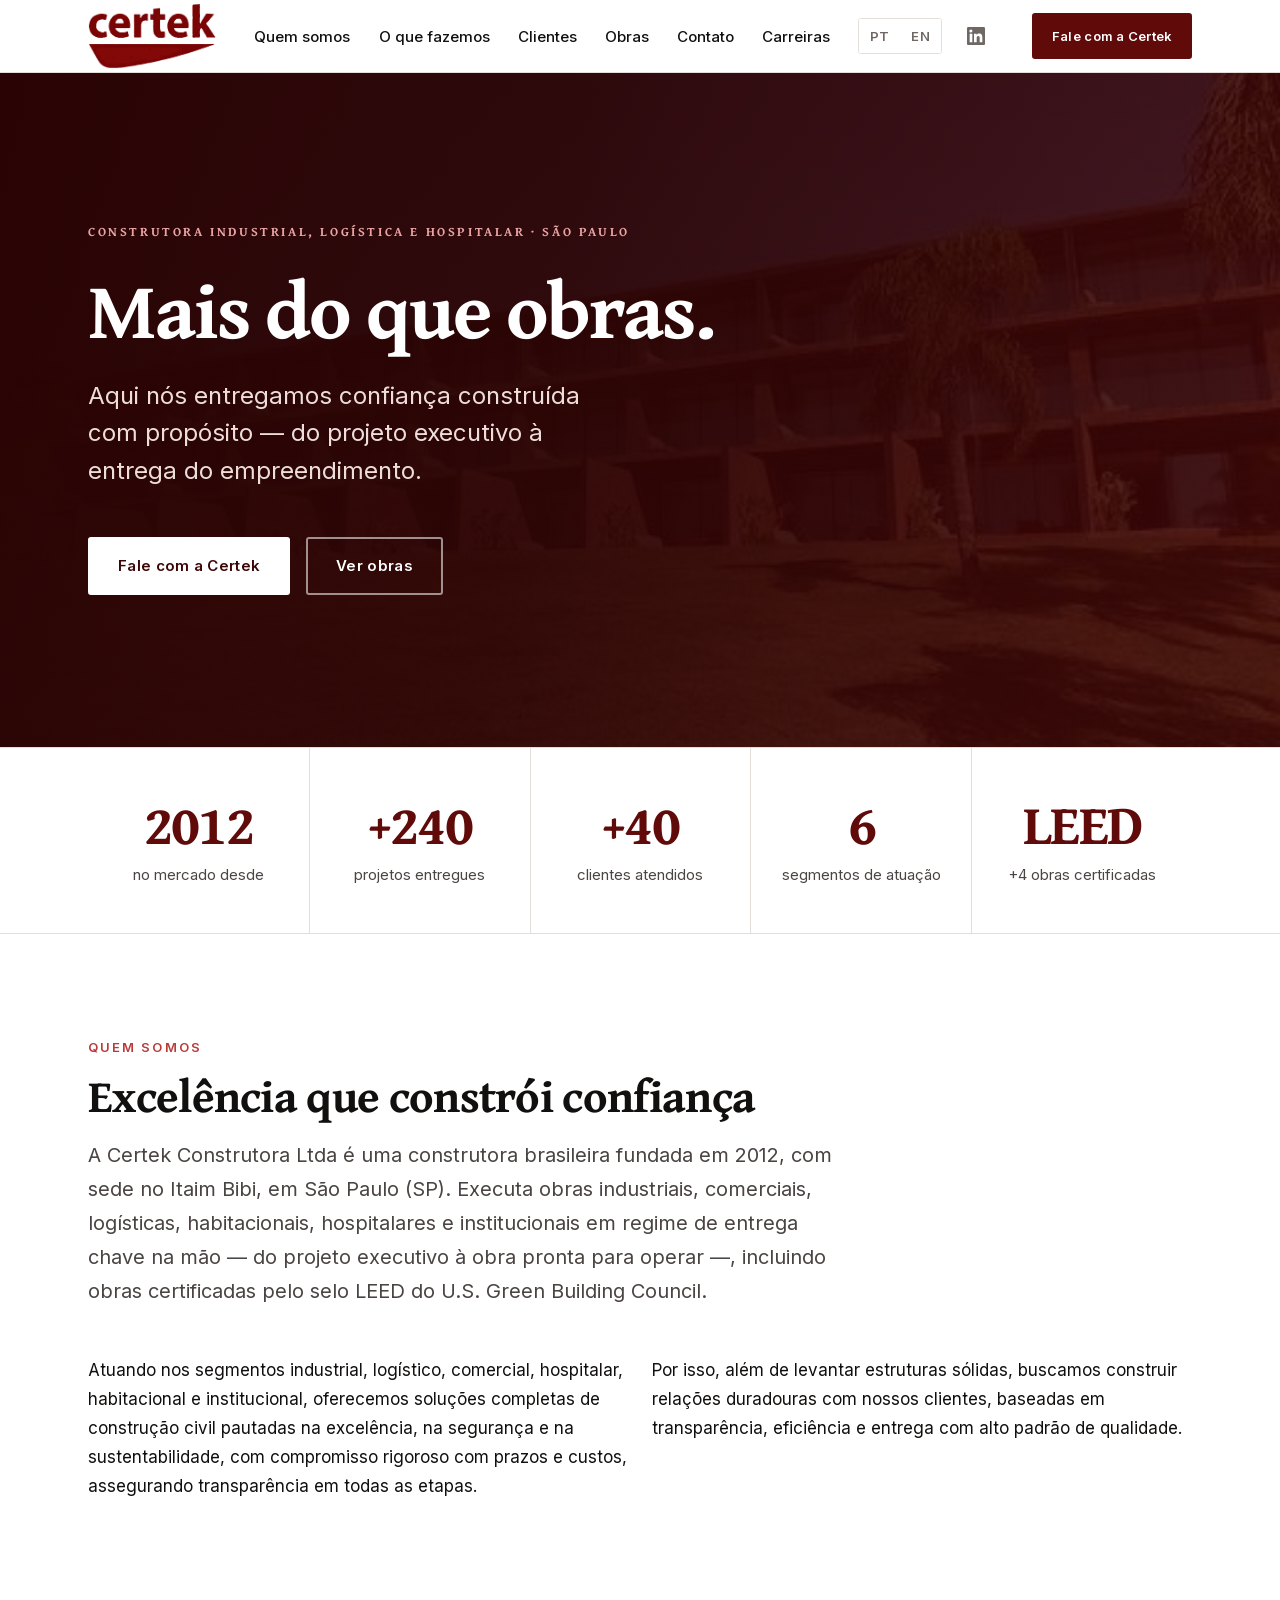
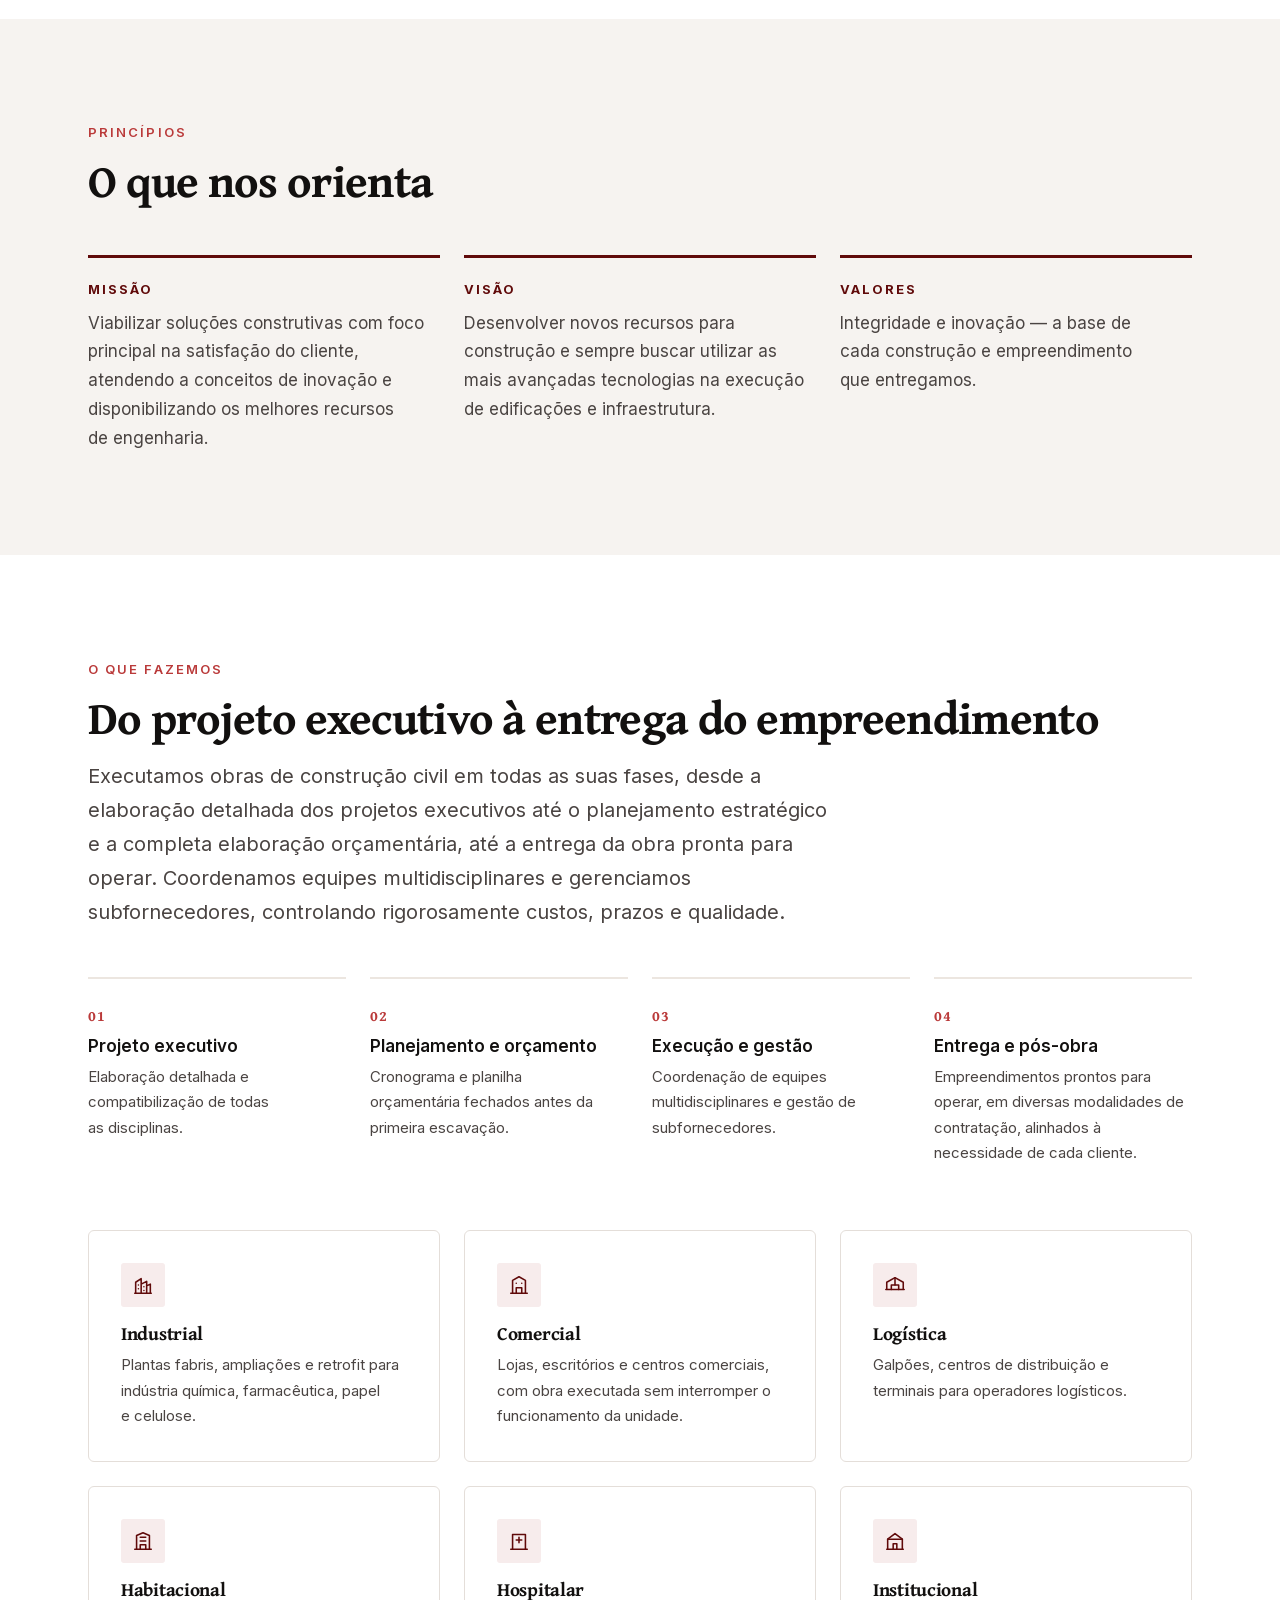
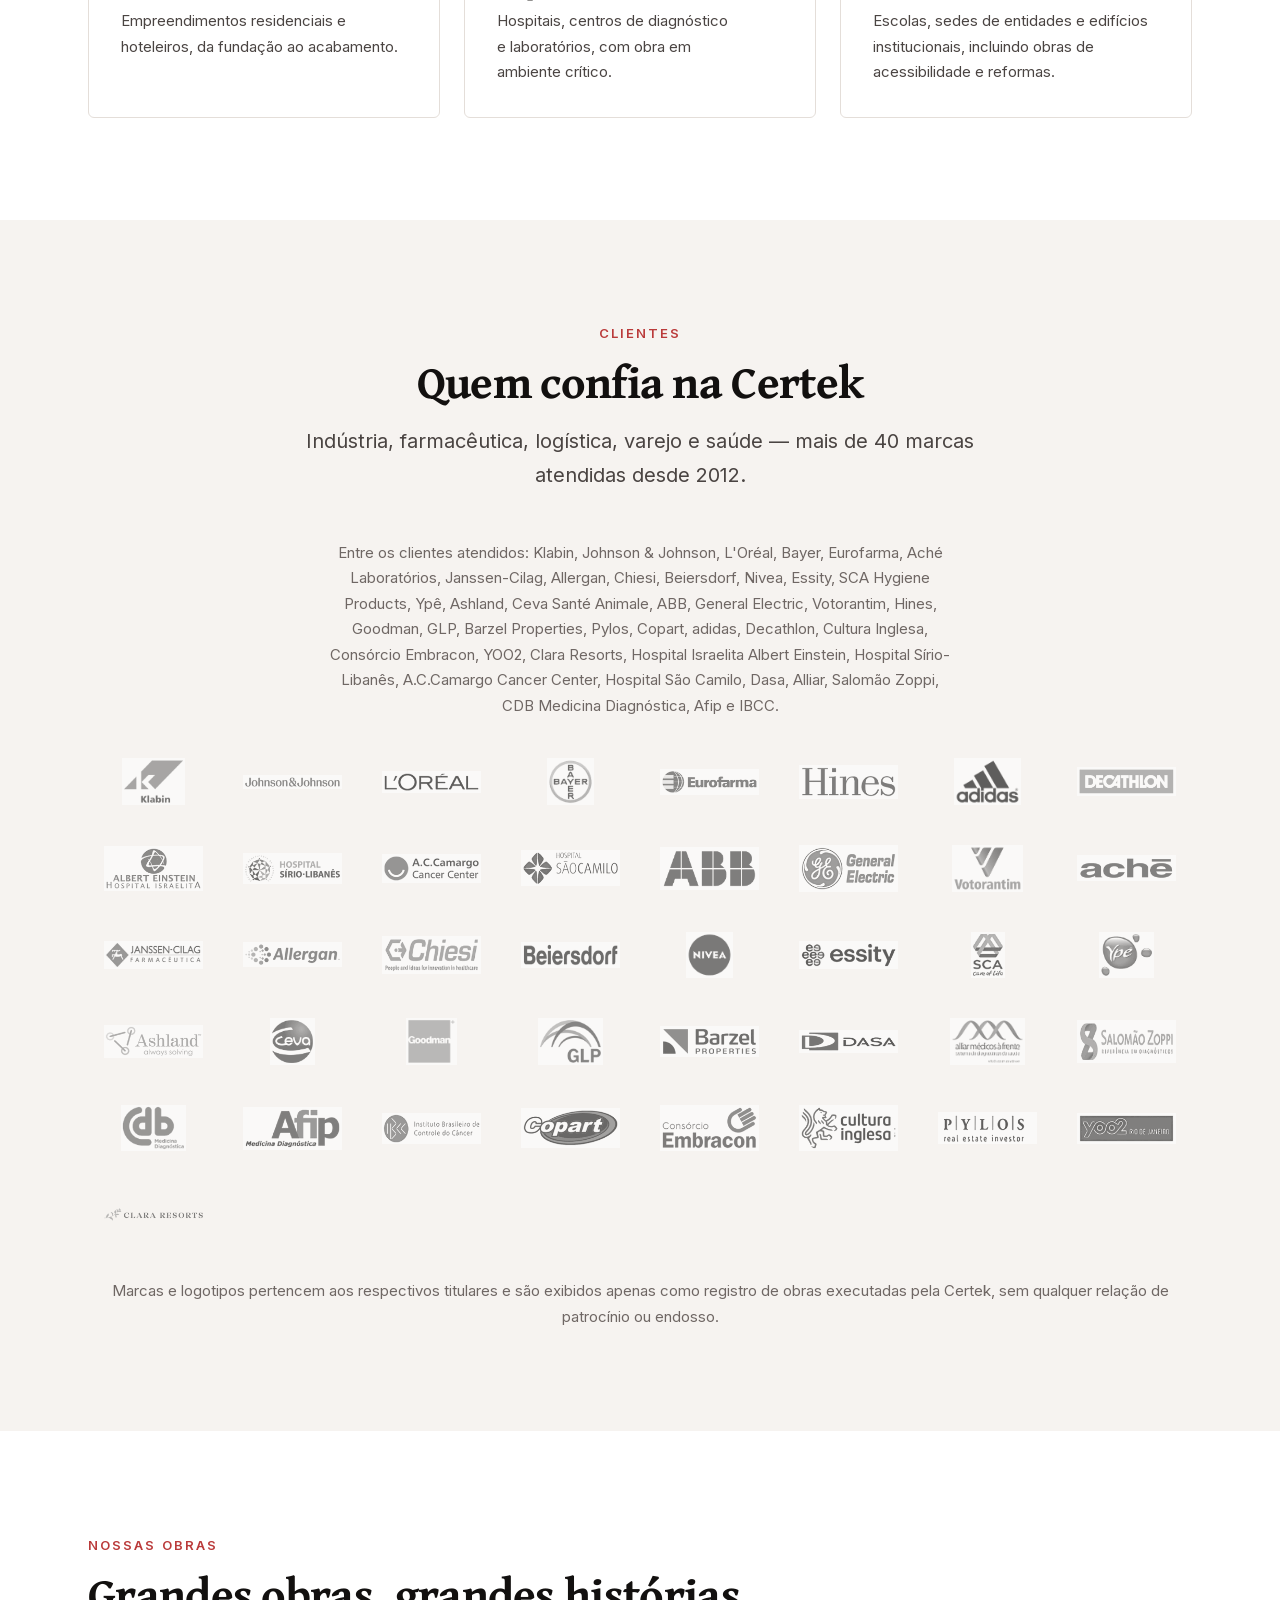
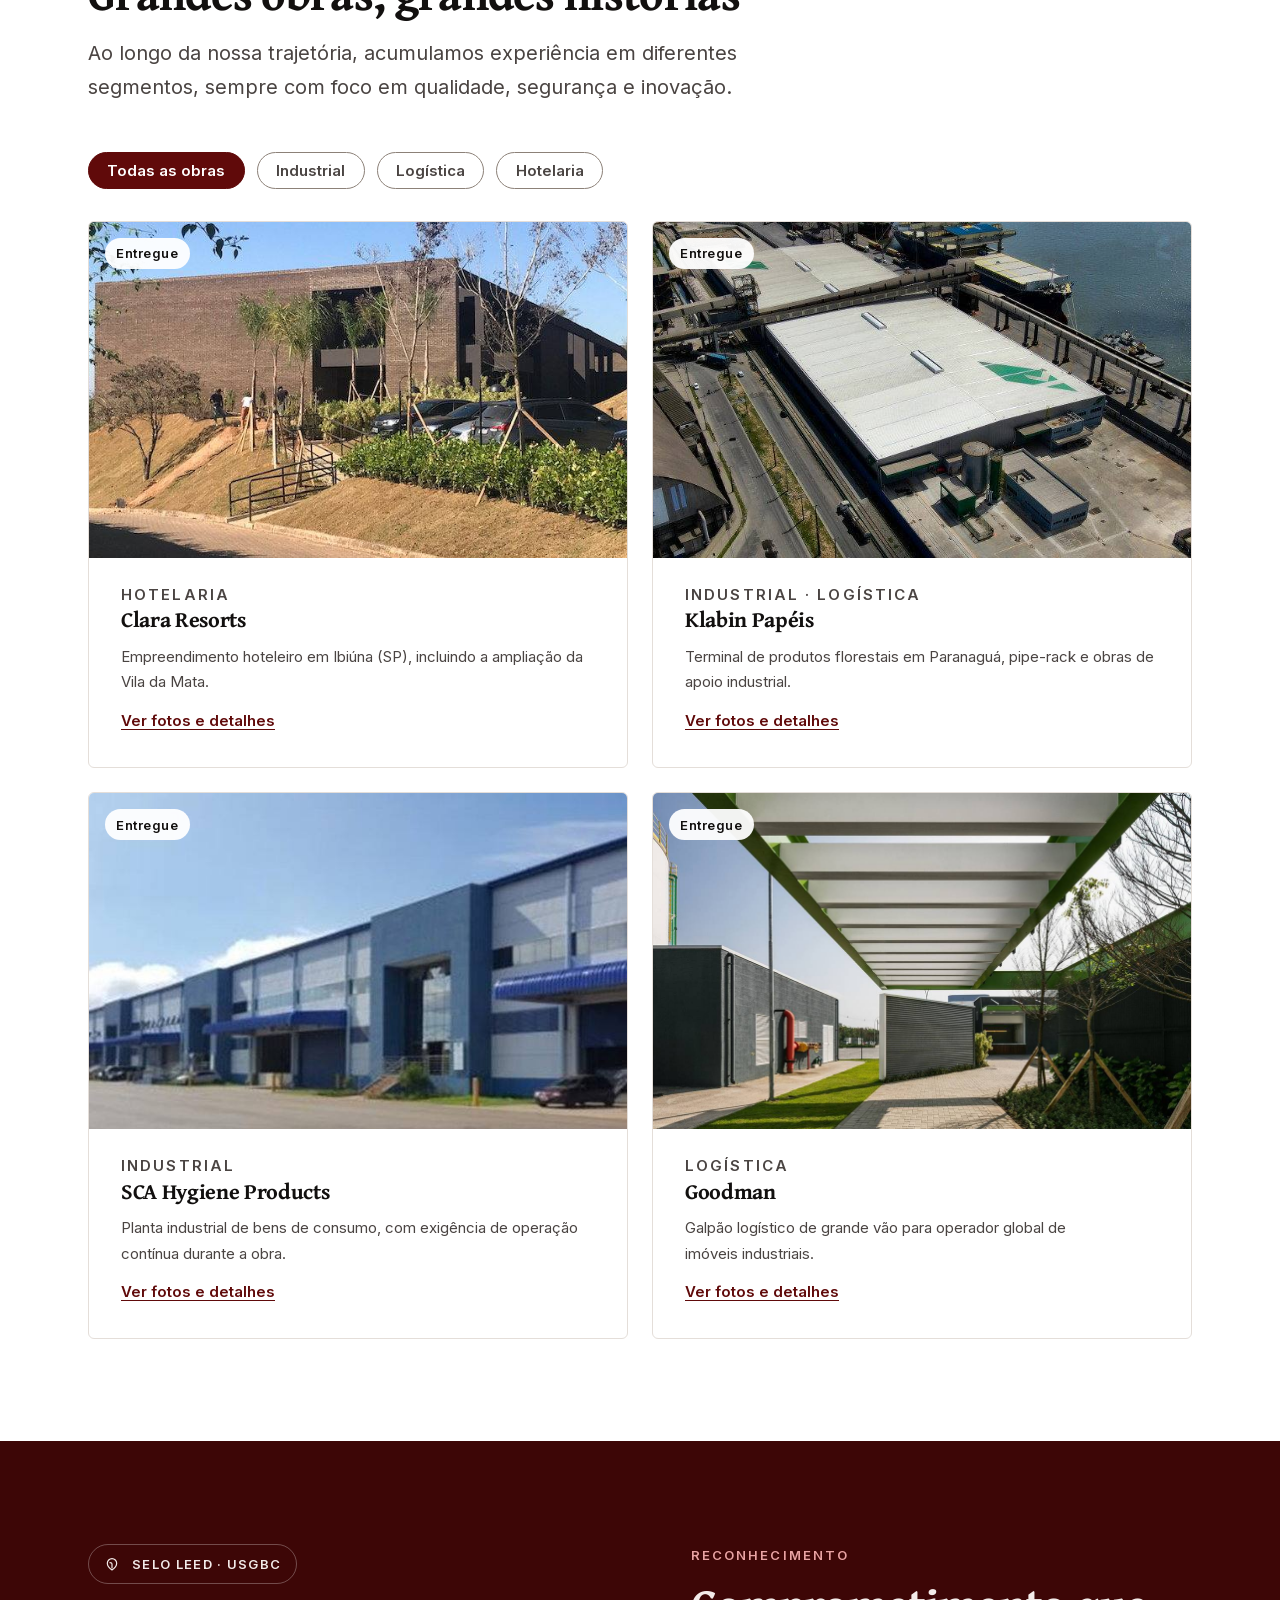
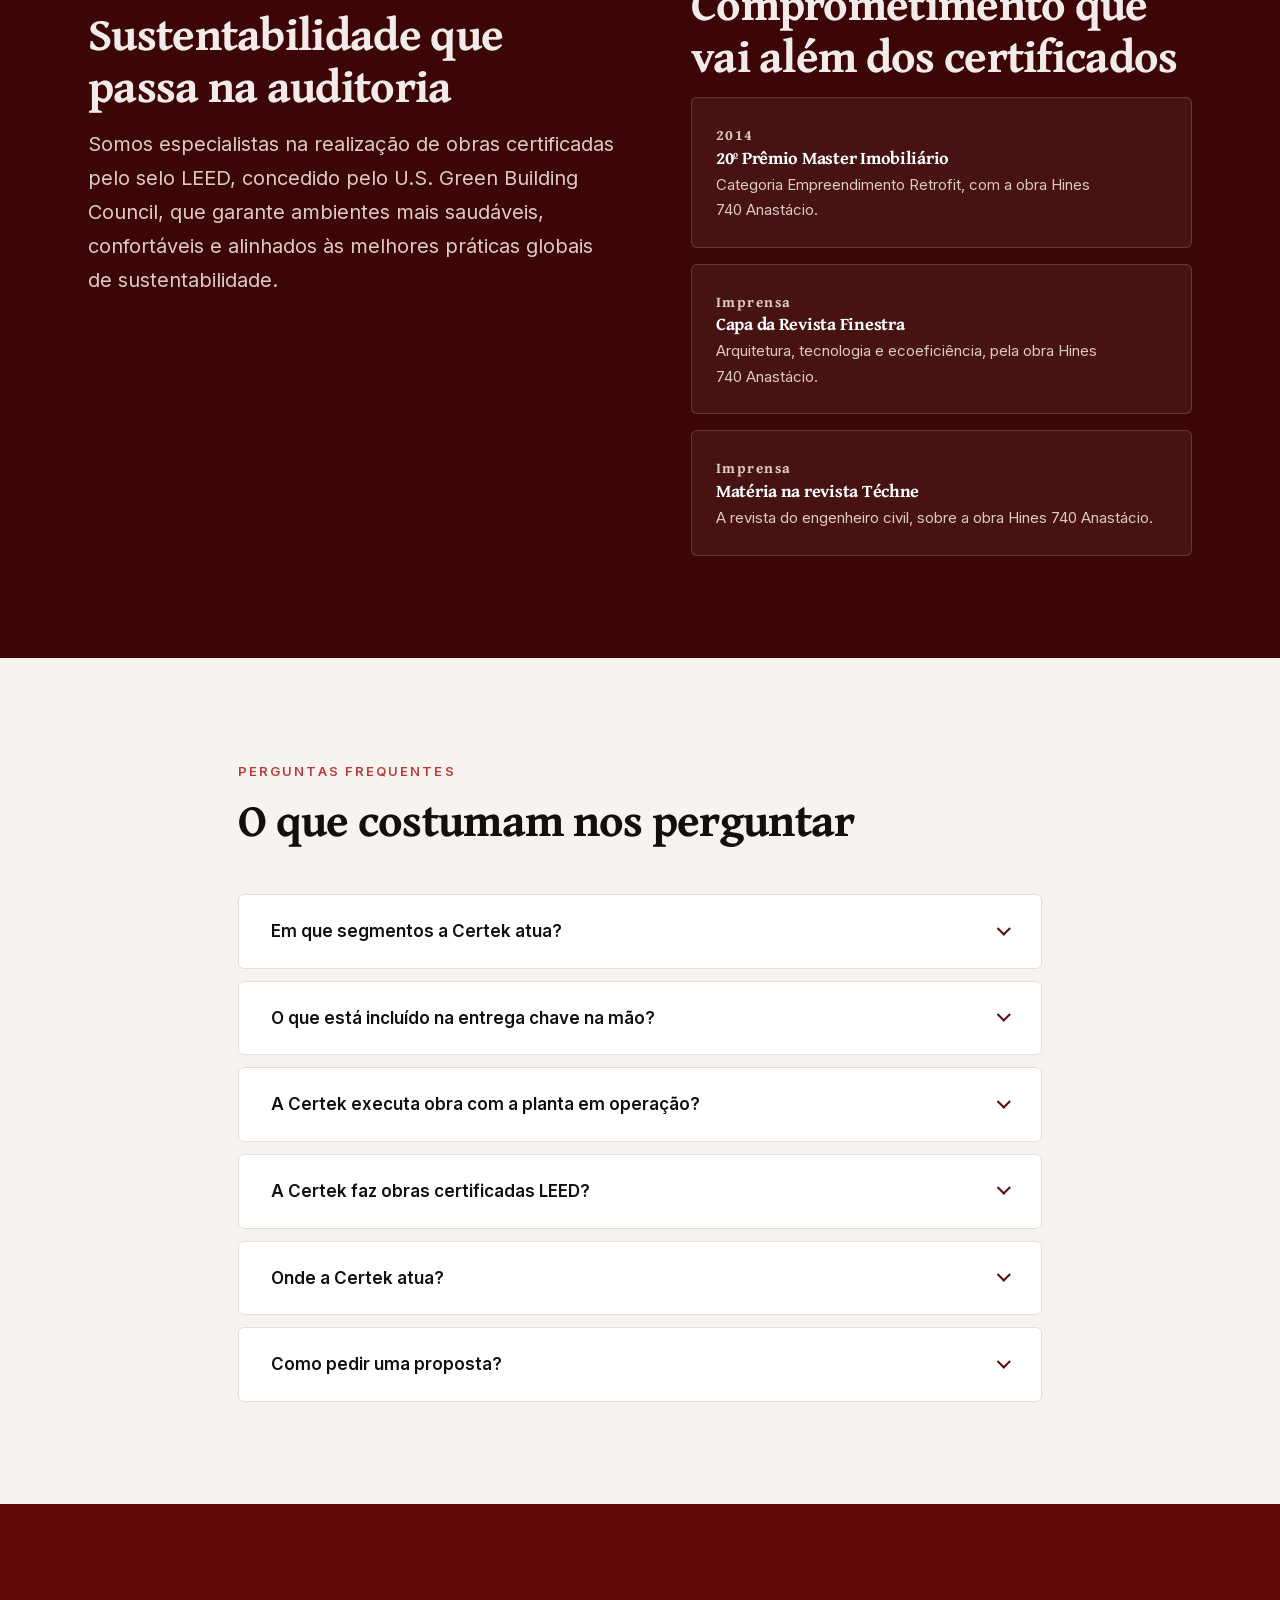
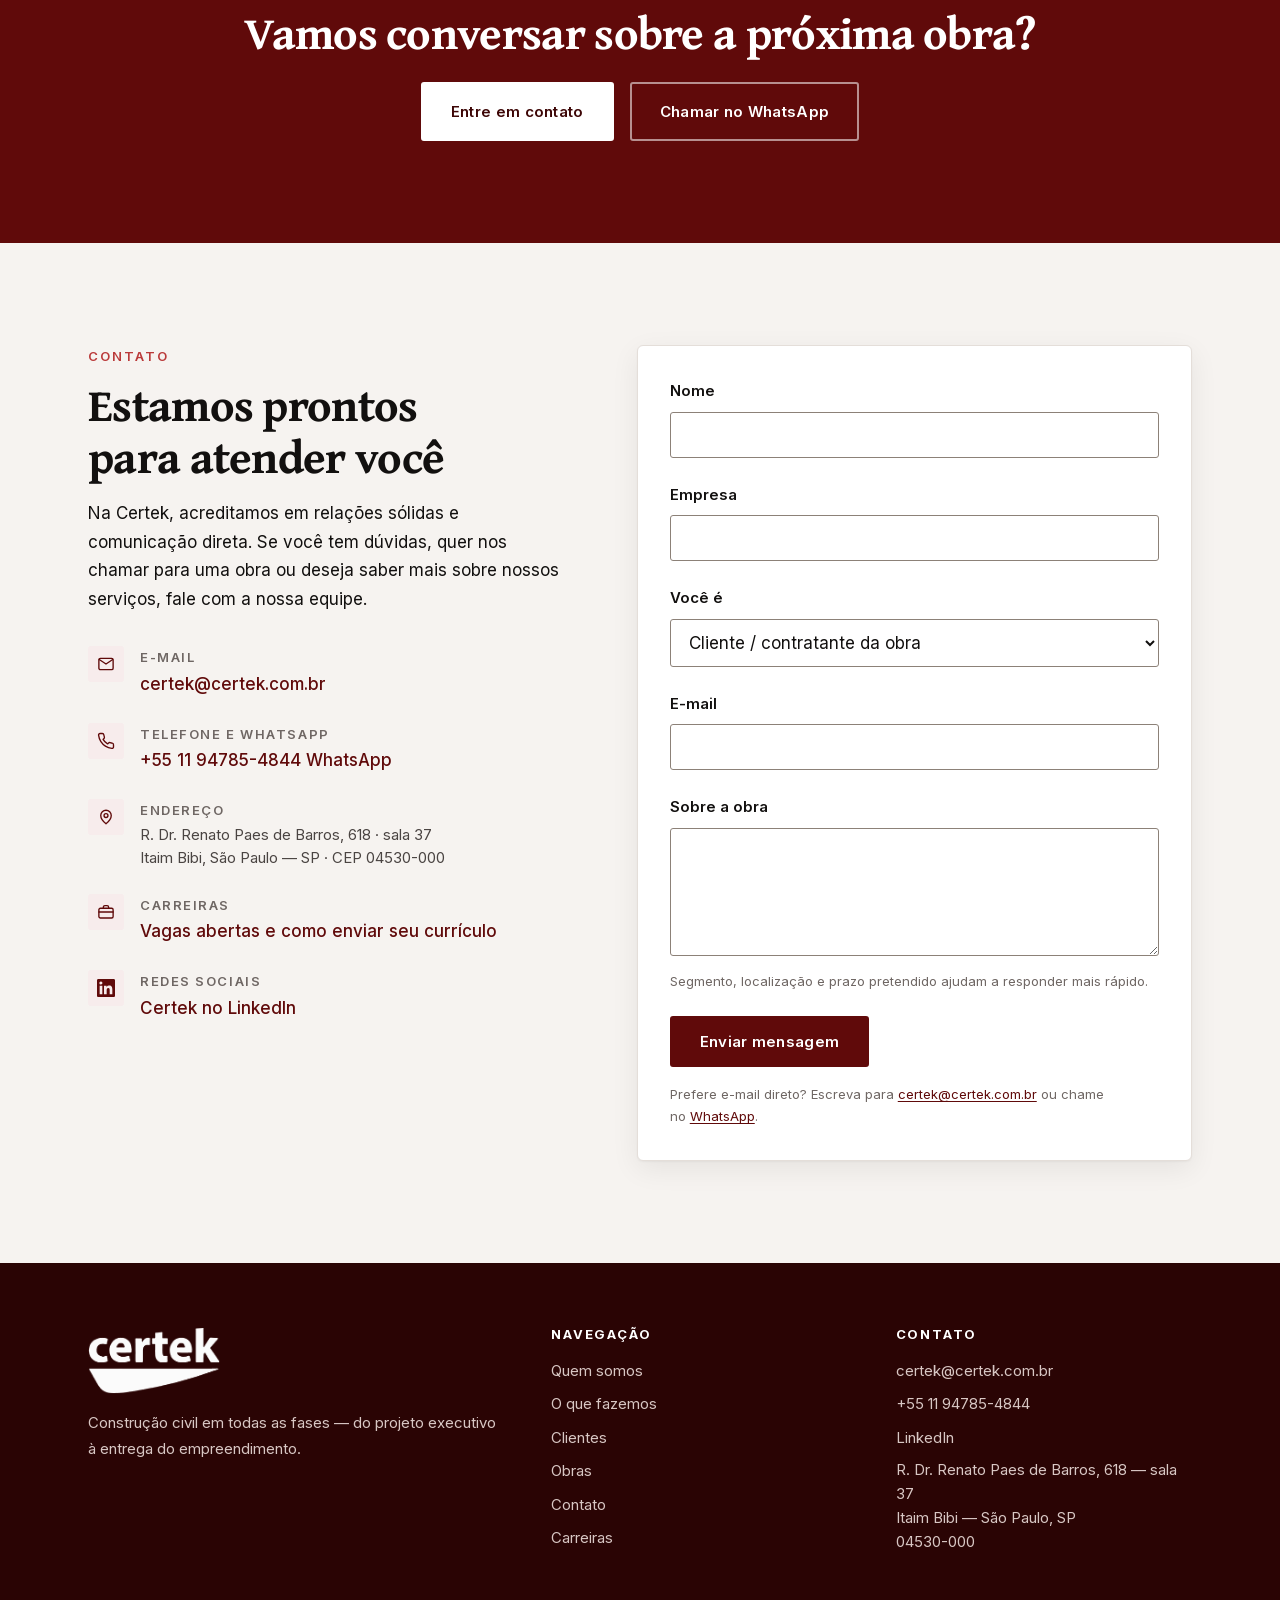
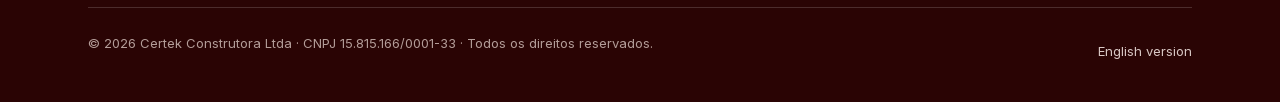
==== commit 22e4f762: "Aplica a rodada de feedback da Certek (PDF de 05/08/2026) Texto: "chave na mao" vira "entrega do emp" ====
--- a/index.html
+++ b/index.html
@@ -5,7 +5,7 @@
 <meta name="viewport" content="width=device-width, initial-scale=1">
 
 <title>Construtora industrial, logística e hospitalar em São Paulo | Certek</title>
-<meta name="description" content="Construtora em São Paulo desde 2012: obras industriais, logísticas, hospitalares e comerciais, do projeto executivo à entrega chave na mão, com selo LEED.">
+<meta name="description" content="Construtora em São Paulo desde 2012: obras industriais, logísticas, hospitalares e comerciais, do projeto executivo à entrega do empreendimento, com selo LEED.">
 
 <link rel="canonical" href="https://breno-helf.github.io/certek-landing/">
 <link rel="alternate" hreflang="pt-BR" href="https://breno-helf.github.io/certek-landing/">
@@ -18,7 +18,7 @@
 <meta property="og:locale:alternate" content="en_US">
 <meta property="og:url" content="https://breno-helf.github.io/certek-landing/">
 <meta property="og:title" content="Certek Construtora — Mais do que obras">
-<meta property="og:description" content="Do projeto executivo à entrega chave na mão. Obras industriais, logísticas, hospitalares e comerciais para Klabin, Eurofarma, Johnson &amp; Johnson, Hines, Albert Einstein e outros.">
+<meta property="og:description" content="Do projeto executivo à entrega do empreendimento. Obras industriais, logísticas, hospitalares e comerciais para Klabin, Eurofarma, Johnson &amp; Johnson, Hines, Albert Einstein e outros.">
 <meta property="og:image" content="https://breno-helf.github.io/certek-landing/assets/img/og-certek.jpg">
 <meta property="og:image:width" content="1200">
 <meta property="og:image:height" content="630">
@@ -203,7 +203,7 @@
       "@id": "https://breno-helf.github.io/certek-landing/#page",
       "url": "https://breno-helf.github.io/certek-landing/",
       "name": "Certek Construtora — construtora em São Paulo",
-      "description": "Construtora em São Paulo desde 2012: obras industriais, logísticas, hospitalares e comerciais, do projeto executivo à entrega chave na mão, com selo LEED.",
+      "description": "Construtora em São Paulo desde 2012: obras industriais, logísticas, hospitalares e comerciais, do projeto executivo à entrega do empreendimento, com selo LEED.",
       "isPartOf": {
         "@id": "https://breno-helf.github.io/certek-landing/#site"
       },
@@ -243,7 +243,7 @@
         <li><a class="nav__link" href="#clientes" data-i18n="nav.clients">Clientes</a></li>
         <li><a class="nav__link" href="#obras" data-i18n="nav.works">Obras</a></li>
         <li><a class="nav__link" href="#contato" data-i18n="nav.contact">Contato</a></li>
-        <li><a class="nav__link" href="trabalhe-conosco/" data-i18n="nav.careers">Trabalhe conosco</a></li>
+        <li><a class="nav__link" href="carreiras/" data-i18n="nav.careers">Carreiras</a></li>
       </ul>
       <div class="nav__aside">
         <div class="lang">
@@ -272,7 +272,7 @@
         </h1>
         <p class="hero__lead" data-i18n="hero.lead">
           Aqui nós entregamos confiança construída com propósito — do projeto
-          executivo à chave na mão.
+          executivo à entrega do empreendimento.
         </p>
         <div class="hero__actions">
           <a class="btn btn--light" href="#contato" data-i18n="hero.cta1">Fale com a Certek</a>
@@ -291,7 +291,11 @@
           <span class="stat__label" data-i18n="stats.since">no mercado desde</span>
         </div>
         <div class="stat">
-          <span class="stat__value">40</span>
+          <span class="stat__value">+240</span>
+          <span class="stat__label" data-i18n="stats.projects">projetos entregues</span>
+        </div>
+        <div class="stat">
+          <span class="stat__value">+40</span>
           <span class="stat__label" data-i18n="stats.clients">clientes atendidos</span>
         </div>
         <div class="stat">
@@ -300,7 +304,7 @@
         </div>
         <div class="stat">
           <span class="stat__value">LEED</span>
-          <span class="stat__label" data-i18n="stats.leed">obras certificadas</span>
+          <span class="stat__label" data-i18n="stats.leed">+4 obras certificadas</span>
         </div>
       </div>
     </div>
@@ -339,12 +343,48 @@
     </div>
   </section>
 
-  <!-- 4 · O que fazemos ---------------------------------------------------- -->
-  <section class="section section--sand" id="servicos">
+  <!-- 4 · Missão, visão e valores ------------------------------------------ -->
+  <section class="section section--sand" id="valores">
+    <div class="container">
+      <div class="section__head">
+        <p class="section__eyebrow" data-i18n="values.eyebrow">Princípios</p>
+        <h2 class="section__title" data-i18n="values.title">O que nos orienta</h2>
+      </div>
+
+      <div class="grid grid--3">
+        <div class="pillar" data-reveal>
+          <h3 data-i18n="values.mission.title">Missão</h3>
+          <p data-i18n="values.mission.text">
+            Viabilizar soluções construtivas com foco principal na satisfação do
+            cliente, atendendo a conceitos de inovação e disponibilizando os
+            melhores recursos de engenharia.
+          </p>
+        </div>
+        <div class="pillar" data-reveal>
+          <h3 data-i18n="values.vision.title">Visão</h3>
+          <p data-i18n="values.vision.text">
+            Desenvolver novos recursos para construção e sempre buscar utilizar
+            as mais avançadas tecnologias na execução de edificações e
+            infraestrutura.
+          </p>
+        </div>
+        <div class="pillar" data-reveal>
+          <h3 data-i18n="values.values.title">Valores</h3>
+          <p data-i18n="values.values.text">
+            Integridade e inovação — a base de cada construção e empreendimento
+            que entregamos.
+          </p>
+        </div>
+      </div>
+    </div>
+  </section>
+
+  <!-- 5 · O que fazemos ---------------------------------------------------- -->
+  <section class="section" id="servicos">
     <div class="container">
       <div class="section__head">
         <p class="section__eyebrow" data-i18n="services.eyebrow">O que fazemos</p>
-        <h2 class="section__title" data-i18n="services.title">Do projeto executivo à chave na mão</h2>
+        <h2 class="section__title" data-i18n="services.title">Do projeto executivo à entrega do empreendimento</h2>
         <p class="section__lead" data-i18n="services.lead">
           Executamos obras de construção civil em todas as suas fases, desde a
           elaboração detalhada dos projetos executivos até o planejamento
@@ -368,8 +408,8 @@
           <p data-i18n="process.3.text">Coordenação de equipes multidisciplinares e gestão de subfornecedores.</p>
         </li>
         <li class="process__step" data-reveal>
-          <h3 data-i18n="process.4.title">Entrega chave na mão</h3>
-          <p data-i18n="process.4.text">Empreendimentos prontos para operar (entrega turnkey), alinhados à necessidade de cada cliente.</p>
+          <h3 data-i18n="process.4.title">Entrega e pós-obra</h3>
+          <p data-i18n="process.4.text">Empreendimentos prontos para operar, em diversas modalidades de contratação, alinhados à necessidade de cada cliente.</p>
         </li>
       </ol>
 
@@ -425,19 +465,19 @@
     </div>
   </section>
 
-  <!-- 5 · Clientes --------------------------------------------------------- -->
-  <section class="section" id="clientes">
+  <!-- 6 · Clientes --------------------------------------------------------- -->
+  <section class="section section--sand" id="clientes">
     <div class="container">
       <div class="section__head section__head--center">
         <p class="section__eyebrow" data-i18n="clients.eyebrow">Clientes</p>
         <h2 class="section__title" data-i18n="clients.title">Quem confia na Certek</h2>
         <p class="section__lead" data-i18n="clients.lead">
-          Indústria, farmacêutica, logística, varejo e saúde — 40 marcas atendidas
-          desde 2012.
+          Indústria, farmacêutica, logística, varejo e saúde — mais de 40 marcas
+          atendidas desde 2012.
         </p>
       </div>
 
-      <p class="clients__roster" data-i18n="clients.roster">Entre os clientes atendidos: Klabin, Johnson &amp; Johnson, L'Oréal, Bayer, Eurofarma, Aché Laboratórios, Janssen-Cilag, Allergan, Chiesi, Beiersdorf, Nivea, Essity, SCA Hygiene Products, Ypê, Ashland, Ceva Santé Animale, ABB, General Electric, Votorantim, Hines, Goodman, GLP, Barzel Properties, Pylos, Copart, adidas, Decathlon, Cultura Inglesa, Consórcio Embracon, YOO2, Hospital Israelita Albert Einstein, Hospital Sírio-Libanês, A.C.Camargo Cancer Center, Hospital São Camilo, Dasa, Alliar, Salomão Zoppi, CDB Medicina Diagnóstica, Afip e IBCC.</p>
+      <p class="clients__roster" data-i18n="clients.roster">Entre os clientes atendidos: Klabin, Johnson &amp; Johnson, L'Oréal, Bayer, Eurofarma, Aché Laboratórios, Janssen-Cilag, Allergan, Chiesi, Beiersdorf, Nivea, Essity, SCA Hygiene Products, Ypê, Ashland, Ceva Santé Animale, ABB, General Electric, Votorantim, Hines, Goodman, GLP, Barzel Properties, Pylos, Copart, adidas, Decathlon, Cultura Inglesa, Consórcio Embracon, YOO2, Clara Resorts, Hospital Israelita Albert Einstein, Hospital Sírio-Libanês, A.C.Camargo Cancer Center, Hospital São Camilo, Dasa, Alliar, Salomão Zoppi, CDB Medicina Diagnóstica, Afip e IBCC.</p>
 
       <div class="clients__grid">
         <div class="client"><img src="assets/img/clientes/logos/klabin.png" alt="Klabin" loading="lazy" decoding="async" width="175" height="128"></div>
@@ -480,6 +520,7 @@
         <div class="client"><img src="assets/img/clientes/logos/cultura-inglesa.png" alt="Cultura Inglesa" loading="lazy" decoding="async" width="190" height="87"></div>
         <div class="client"><img src="assets/img/clientes/logos/pylos.png" alt="Pylos Real Estate Investor" loading="lazy" decoding="async" width="190" height="61"></div>
         <div class="client"><img src="assets/img/clientes/logos/yoo2.png" alt="YOO2 Rio de Janeiro" loading="lazy" decoding="async" width="190" height="60"></div>
+        <div class="client"><img src="assets/img/clientes/logos/clara-resorts.png" alt="Clara Resorts" loading="lazy" decoding="async" width="190" height="25"></div>
       </div>
 
       <p class="clients__note" data-i18n="clients.note">
@@ -490,8 +531,8 @@
     </div>
   </section>
 
-  <!-- 6 · Obras ------------------------------------------------------------ -->
-  <section class="section section--sand" id="obras">
+  <!-- 7 · Obras ------------------------------------------------------------ -->
+  <section class="section" id="obras">
     <div class="container">
       <div class="section__head">
         <p class="section__eyebrow" data-i18n="works.eyebrow">Nossas obras</p>
@@ -502,8 +543,17 @@
         </p>
       </div>
 
+      <!-- Filtro por segmento. Só aparece com JS (o atributo hidden sai no
+           site.js); sem JS todas as obras ficam visíveis, nada se perde. -->
+      <div class="works__filter" data-works-filter hidden>
+        <button class="chip" type="button" data-filter="all" aria-pressed="true" data-i18n="works.filter.all">Todas as obras</button>
+        <button class="chip" type="button" data-filter="industrial" aria-pressed="false" data-i18n="works.filter.industrial">Industrial</button>
+        <button class="chip" type="button" data-filter="logistica" aria-pressed="false" data-i18n="works.filter.logistica">Logística</button>
+        <button class="chip" type="button" data-filter="hotelaria" aria-pressed="false" data-i18n="works.filter.hotelaria">Hotelaria</button>
+      </div>
+
       <div class="works">
-        <article class="work" data-reveal>
+        <article class="work" data-reveal data-segments="hotelaria" data-gallery="assets/img/obras/clara-resorts-2.jpg,assets/img/obras/clara-resorts-1.jpg,assets/img/obras/clara-resorts-3.jpg,assets/img/obras/clara-resorts-4.jpg">
           <figure class="work__figure">
             <img src="assets/img/obras/clara-resorts-2.jpg" alt="Área de lazer do Clara Resorts, entregue pela Certek" loading="lazy" decoding="async" width="640" height="480">
             <span class="work__status" data-i18n="works.status.done">Entregue</span>
@@ -512,10 +562,11 @@
             <p class="work__sector" data-i18n="works.clara.sector">Hotelaria</p>
             <h3 data-i18n="works.clara.title">Clara Resorts</h3>
             <p data-i18n="works.clara.text">Empreendimento hoteleiro em Ibiúna (SP), incluindo a ampliação da Vila da Mata.</p>
+            <button class="work__more" type="button" data-work-more hidden data-i18n="works.more">Ver fotos e detalhes</button>
           </div>
         </article>
 
-        <article class="work" data-reveal>
+        <article class="work" data-reveal data-segments="industrial logistica" data-gallery="assets/img/obras/klabin.jpg">
           <figure class="work__figure">
             <img src="assets/img/obras/klabin.jpg" alt="Terminal de produtos florestais da Klabin em Paranaguá" loading="lazy" decoding="async" width="768" height="432">
             <span class="work__status" data-i18n="works.status.done">Entregue</span>
@@ -524,10 +575,11 @@
             <p class="work__sector" data-i18n="works.klabin.sector">Industrial · Logística</p>
             <h3 data-i18n="works.klabin.title">Klabin Papéis</h3>
             <p data-i18n="works.klabin.text">Terminal de produtos florestais em Paranaguá, pipe-rack e obras de apoio industrial.</p>
+            <button class="work__more" type="button" data-work-more hidden data-i18n="works.more">Ver fotos e detalhes</button>
           </div>
         </article>
 
-        <article class="work" data-reveal>
+        <article class="work" data-reveal data-segments="industrial" data-gallery="assets/img/obras/sca-1.jpg,assets/img/obras/sca-2.jpg">
           <figure class="work__figure">
             <img src="assets/img/obras/sca-1.jpg" alt="Planta industrial da SCA Hygiene Products em operação" loading="lazy" decoding="async" width="630" height="408">
             <span class="work__status" data-i18n="works.status.done">Entregue</span>
@@ -536,10 +588,11 @@
             <p class="work__sector" data-i18n="works.sca.sector">Industrial</p>
             <h3 data-i18n="works.sca.title">SCA Hygiene Products</h3>
             <p data-i18n="works.sca.text">Planta industrial de bens de consumo, com exigência de operação contínua durante a obra.</p>
+            <button class="work__more" type="button" data-work-more hidden data-i18n="works.more">Ver fotos e detalhes</button>
           </div>
         </article>
 
-        <article class="work" data-reveal>
+        <article class="work" data-reveal data-segments="logistica" data-gallery="assets/img/obras/goodman.jpg">
           <figure class="work__figure">
             <img src="assets/img/obras/goodman.jpg" alt="Galpão logístico Goodman de grande vão livre" loading="lazy" decoding="async" width="1080" height="740">
             <span class="work__status" data-i18n="works.status.done">Entregue</span>
@@ -548,13 +601,34 @@
             <p class="work__sector" data-i18n="works.goodman.sector">Logística</p>
             <h3 data-i18n="works.goodman.title">Goodman</h3>
             <p data-i18n="works.goodman.text">Galpão logístico de grande vão para operador global de imóveis industriais.</p>
+            <button class="work__more" type="button" data-work-more hidden data-i18n="works.more">Ver fotos e detalhes</button>
           </div>
         </article>
       </div>
-    </div>
-  </section>
-
-  <!-- 7 · LEED e reconhecimento -------------------------------------------- -->
+
+      <!-- Caixa de detalhes da obra. Só abre via JS (dialog.showModal); o
+           conteúdo é preenchido a partir do card clicado, nada aqui é
+           conteúdo exclusivo. -->
+      <dialog class="work-modal" id="work-modal" aria-labelledby="work-modal-title">
+        <div class="work-modal__inner">
+          <div class="work-modal__head">
+            <div>
+              <p class="work__sector" id="work-modal-sector"></p>
+              <h3 id="work-modal-title"></h3>
+            </div>
+            <button class="work-modal__close" type="button" data-modal-close aria-label="Fechar">
+              <svg viewBox="0 0 24 24" fill="none" stroke="currentColor" stroke-width="2" stroke-linecap="round" aria-hidden="true"><path d="M6 6l12 12M18 6L6 18"/></svg>
+            </button>
+          </div>
+          <p class="work-modal__text" id="work-modal-text"></p>
+          <div class="work-modal__gallery" id="work-modal-gallery"></div>
+          <p class="work-modal__cta"><a href="#contato" data-i18n="works.modal.cta">Fale com a Certek sobre a sua obra</a></p>
+        </div>
+      </dialog>
+    </div>
+  </section>
+
+  <!-- 8 · LEED e reconhecimento -------------------------------------------- -->
   <section class="section section--dark" id="reconhecimento">
     <div class="container">
       <div class="leed">
@@ -592,42 +666,6 @@
               <p data-i18n="awards.techne.text">A revista do engenheiro civil, sobre a obra Hines 740 Anastácio.</p>
             </article>
           </div>
-        </div>
-      </div>
-    </div>
-  </section>
-
-  <!-- 8 · Missão, visão e valores ------------------------------------------ -->
-  <section class="section" id="valores">
-    <div class="container">
-      <div class="section__head">
-        <p class="section__eyebrow" data-i18n="values.eyebrow">Princípios</p>
-        <h2 class="section__title" data-i18n="values.title">O que nos orienta</h2>
-      </div>
-
-      <div class="grid grid--3">
-        <div class="pillar" data-reveal>
-          <h3 data-i18n="values.mission.title">Missão</h3>
-          <p data-i18n="values.mission.text">
-            Viabilizar soluções construtivas com foco principal na satisfação do
-            cliente, atendendo a conceitos de inovação e disponibilizando os
-            melhores recursos de engenharia.
-          </p>
-        </div>
-        <div class="pillar" data-reveal>
-          <h3 data-i18n="values.vision.title">Visão</h3>
-          <p data-i18n="values.vision.text">
-            Desenvolver novos recursos para construção e sempre buscar utilizar
-            as mais avançadas tecnologias na execução de edificações e
-            infraestrutura.
-          </p>
-        </div>
-        <div class="pillar" data-reveal>
-          <h3 data-i18n="values.values.title">Valores</h3>
-          <p data-i18n="values.values.text">
-            Integridade e inovação — a base de cada construção e empreendimento
-            que entregamos.
-          </p>
         </div>
       </div>
     </div>
@@ -734,8 +772,18 @@
                 <svg viewBox="0 0 24 24" fill="none" stroke="currentColor" stroke-width="1.8" stroke-linecap="round" stroke-linejoin="round"><rect x="2.5" y="7" width="19" height="13" rx="2"/><path d="M8.5 7V5.5a2 2 0 0 1 2-2h3a2 2 0 0 1 2 2V7"/><path d="M2.5 12h19"/></svg>
               </span>
               <span>
-                <span class="channel__label" data-i18n="contact.careers">Trabalhe conosco</span>
-                <a href="trabalhe-conosco/" data-i18n="contact.careers.link">Vagas abertas e como enviar seu currículo</a>
+                <span class="channel__label" data-i18n="contact.careers">Carreiras</span>
+                <a href="carreiras/" data-i18n="contact.careers.link">Vagas abertas e como enviar seu currículo</a>
+              </span>
+            </div>
+
+            <div class="channel">
+              <span class="channel__icon" aria-hidden="true">
+                <svg viewBox="0 0 24 24" fill="currentColor" aria-hidden="true"><path d="M20.45 20.45h-3.56v-5.57c0-1.33-.02-3.04-1.85-3.04-1.86 0-2.14 1.45-2.14 2.94v5.67H9.35V9h3.41v1.56h.05a3.74 3.74 0 0 1 3.37-1.85c3.6 0 4.27 2.37 4.27 5.46v6.28zM5.34 7.43a2.07 2.07 0 1 1 0-4.13 2.07 2.07 0 0 1 0 4.13zM7.12 20.45H3.55V9h3.57v11.45zM22.22 0H1.77C.79 0 0 .77 0 1.72v20.56C0 23.23.79 24 1.77 24h20.45c.98 0 1.78-.77 1.78-1.72V1.72C24 .77 23.2 0 22.22 0z"/></svg>
+              </span>
+              <span>
+                <span class="channel__label" data-i18n="contact.social">Redes sociais</span>
+                <a href="https://www.linkedin.com/company/certek-construtora/" target="_blank" rel="noopener" data-i18n="contact.social.linkedin">Certek no LinkedIn</a>
               </span>
             </div>
           </div>
@@ -796,7 +844,7 @@
         <img src="assets/img/logo-certek-branco.png" alt="Certek Construtora" loading="lazy" width="288" height="147">
         <p data-i18n="footer.tagline">
           Construção civil em todas as fases — do projeto executivo à entrega
-          chave na mão.
+          do empreendimento.
         </p>
       </div>
 
@@ -808,7 +856,7 @@
           <li><a href="#clientes" data-i18n="nav.clients">Clientes</a></li>
           <li><a href="#obras" data-i18n="nav.works">Obras</a></li>
           <li><a href="#contato" data-i18n="nav.contact">Contato</a></li>
-          <li><a href="trabalhe-conosco/" data-i18n="footer.careers">Trabalhe conosco</a></li>
+          <li><a href="carreiras/" data-i18n="footer.careers">Carreiras</a></li>
         </ul>
       </div>
 
--- a/assets/css/site.css
+++ b/assets/css/site.css
@@ -628,7 +628,7 @@
 
 .stats__grid {
   display: grid;
-  grid-template-columns: repeat(4, minmax(0, 1fr));
+  grid-template-columns: repeat(5, minmax(0, 1fr));
 }
 
 .stat {
@@ -657,6 +657,26 @@
   font-size: var(--fs-small);
   color: var(--ink-soft);
   line-height: 1.4;
+}
+
+/* Cinco tiles não cabem lado a lado numa tela média: 3 + 2 aqui, 2 + 2 + 1 no
+   mobile (regras no bloco de 640px). As bordas acompanham a quebra de linha. */
+@media (min-width: 641px) and (max-width: 900px) {
+  .stats__grid {
+    grid-template-columns: repeat(3, minmax(0, 1fr));
+  }
+
+  .stat {
+    border-top: 1px solid var(--line);
+  }
+
+  .stat:nth-child(-n + 3) {
+    border-top: 0;
+  }
+
+  .stat:nth-child(3n + 1) {
+    border-left: 0;
+  }
 }
 
 /* --------------------------------------------------------------------------
@@ -778,6 +798,11 @@
   background: var(--sand);
 }
 
+/* a seção de clientes vive em fundo sand — o hover precisa contrastar */
+.section--sand .client:hover {
+  background: var(--paper);
+}
+
 .client img {
   max-width: 100%;
   max-height: 100%;
@@ -824,6 +849,43 @@
    10. Obras
    -------------------------------------------------------------------------- */
 
+/* filtro por segmento — só aparece com JS (site.js tira o hidden) */
+.works__filter {
+  display: flex;
+  flex-wrap: wrap;
+  gap: var(--sp-2);
+  margin-bottom: var(--sp-5);
+}
+
+.works__filter[hidden] {
+  display: none;
+}
+
+.chip {
+  padding: 0.5rem 1.15rem;
+  border: 1px solid var(--line-field);
+  border-radius: 2rem;
+  background: var(--paper);
+  font-family: var(--font-body);
+  font-size: var(--fs-small);
+  font-weight: 600;
+  color: var(--ink-soft);
+  cursor: pointer;
+  transition: background-color 0.15s var(--ease), color 0.15s var(--ease),
+    border-color 0.15s var(--ease);
+}
+
+.chip:hover {
+  border-color: var(--wine);
+  color: var(--wine);
+}
+
+.chip[aria-pressed="true"] {
+  background: var(--wine);
+  border-color: var(--wine);
+  color: #fff;
+}
+
 .works {
   display: grid;
   grid-template-columns: repeat(2, minmax(0, 1fr));
@@ -843,6 +905,11 @@
 
 .work:hover {
   border-color: var(--sand-deep);
+}
+
+/* display: flex acima venceria o [hidden] do navegador — o filtro depende disto */
+.work[hidden] {
+  display: none;
 }
 
 .work__figure {
@@ -899,6 +966,116 @@
   font-size: var(--fs-small);
   color: var(--ink-soft);
   margin: 0;
+}
+
+/* botão que abre a caixa de detalhes — só aparece com JS */
+.work__more {
+  margin-top: var(--sp-3);
+  padding: 0;
+  border: 0;
+  background: none;
+  font-family: var(--font-body);
+  font-size: var(--fs-small);
+  font-weight: 600;
+  color: var(--wine);
+  cursor: pointer;
+  text-decoration: underline;
+  text-underline-offset: 0.18em;
+}
+
+.work__more:hover {
+  color: var(--wine-bright);
+}
+
+/* caixa de detalhes da obra */
+.work-modal {
+  width: min(680px, calc(100vw - 2 * var(--gutter)));
+  border: 0;
+  border-radius: var(--radius-lg);
+  padding: 0;
+  box-shadow: var(--shadow-lift);
+}
+
+.work-modal::backdrop {
+  background: rgba(18, 16, 15, 0.55);
+}
+
+.work-modal__inner {
+  padding: var(--sp-5);
+}
+
+.work-modal__head {
+  display: flex;
+  align-items: flex-start;
+  justify-content: space-between;
+  gap: var(--sp-3);
+}
+
+.work-modal__head h3 {
+  font-size: var(--fs-h3);
+  margin-bottom: var(--sp-2);
+}
+
+.work-modal__close {
+  flex-shrink: 0;
+  display: inline-flex;
+  align-items: center;
+  justify-content: center;
+  width: 2.5rem;
+  height: 2.5rem;
+  border: 1px solid var(--line-field);
+  border-radius: var(--radius);
+  background: var(--paper);
+  color: var(--ink);
+  cursor: pointer;
+  transition: background-color 0.15s var(--ease), color 0.15s var(--ease);
+}
+
+.work-modal__close svg {
+  width: 1.1rem;
+  height: 1.1rem;
+}
+
+.work-modal__close:hover {
+  background: var(--sand);
+  color: var(--wine);
+}
+
+.work-modal__text {
+  color: var(--ink-soft);
+  font-size: var(--fs-small);
+}
+
+.work-modal__gallery {
+  display: grid;
+  grid-template-columns: repeat(2, minmax(0, 1fr));
+  gap: var(--sp-2);
+  margin-top: var(--sp-4);
+}
+
+.work-modal__gallery img {
+  width: 100%;
+  height: 100%;
+  aspect-ratio: 4 / 3;
+  object-fit: cover;
+  border-radius: var(--radius);
+}
+
+/* galeria com uma foto só não fica pela metade */
+.work-modal__gallery img:only-child {
+  grid-column: 1 / -1;
+}
+
+.work-modal__cta {
+  margin-top: var(--sp-4);
+  margin-bottom: 0;
+  font-size: var(--fs-small);
+}
+
+@media (max-width: 640px) {
+  .work-modal__gallery {
+    grid-template-columns: 1fr;
+  }
 }
 
 /* --------------------------------------------------------------------------
@@ -1556,6 +1733,11 @@
     border-left: 0;
   }
 
+  /* com 5 tiles, o último fica sozinho na linha — ocupa a largura inteira */
+  .stat:last-child:nth-child(odd) {
+    grid-column: 1 / -1;
+  }
+
   /* Blocos de texto ficam em 1 coluna (acima), mas o mosaico de logos não é
      texto — em 2 colunas ele viraria 20 linhas de rolagem. */
   .clients__grid {
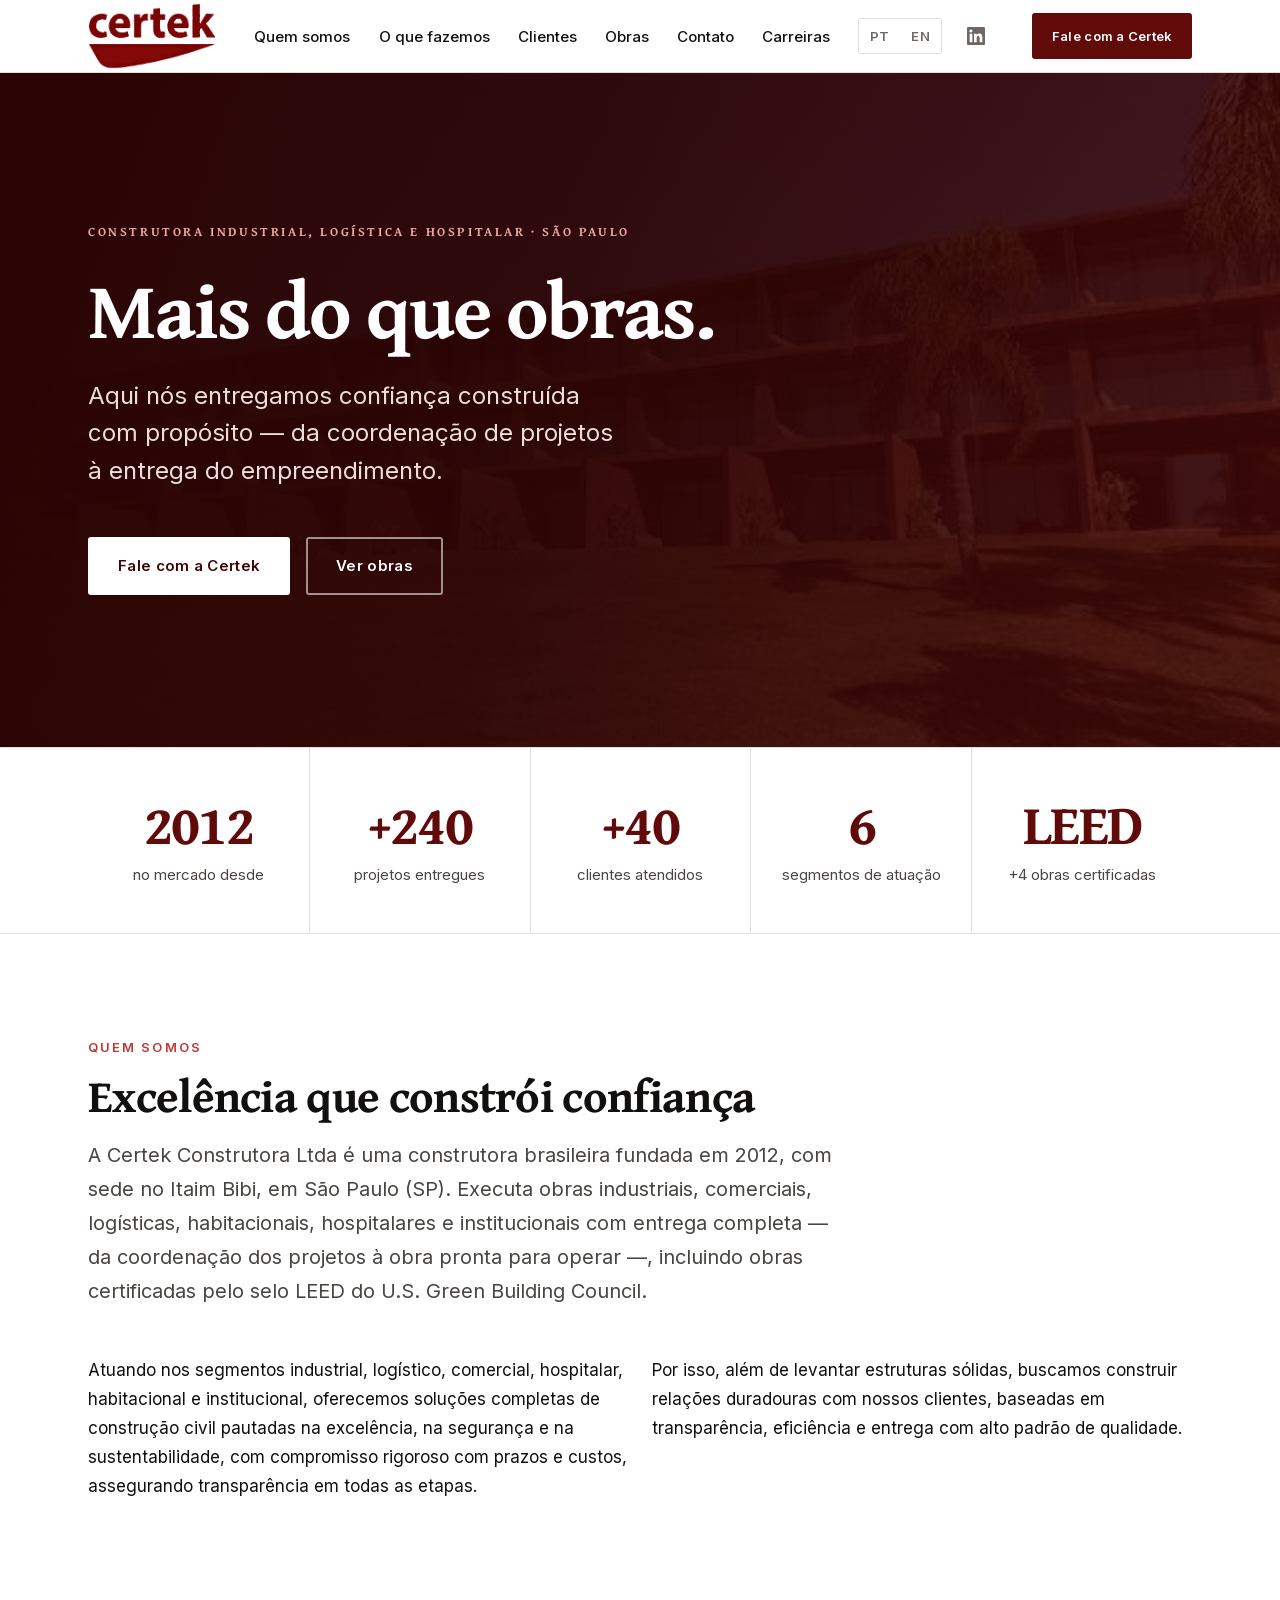
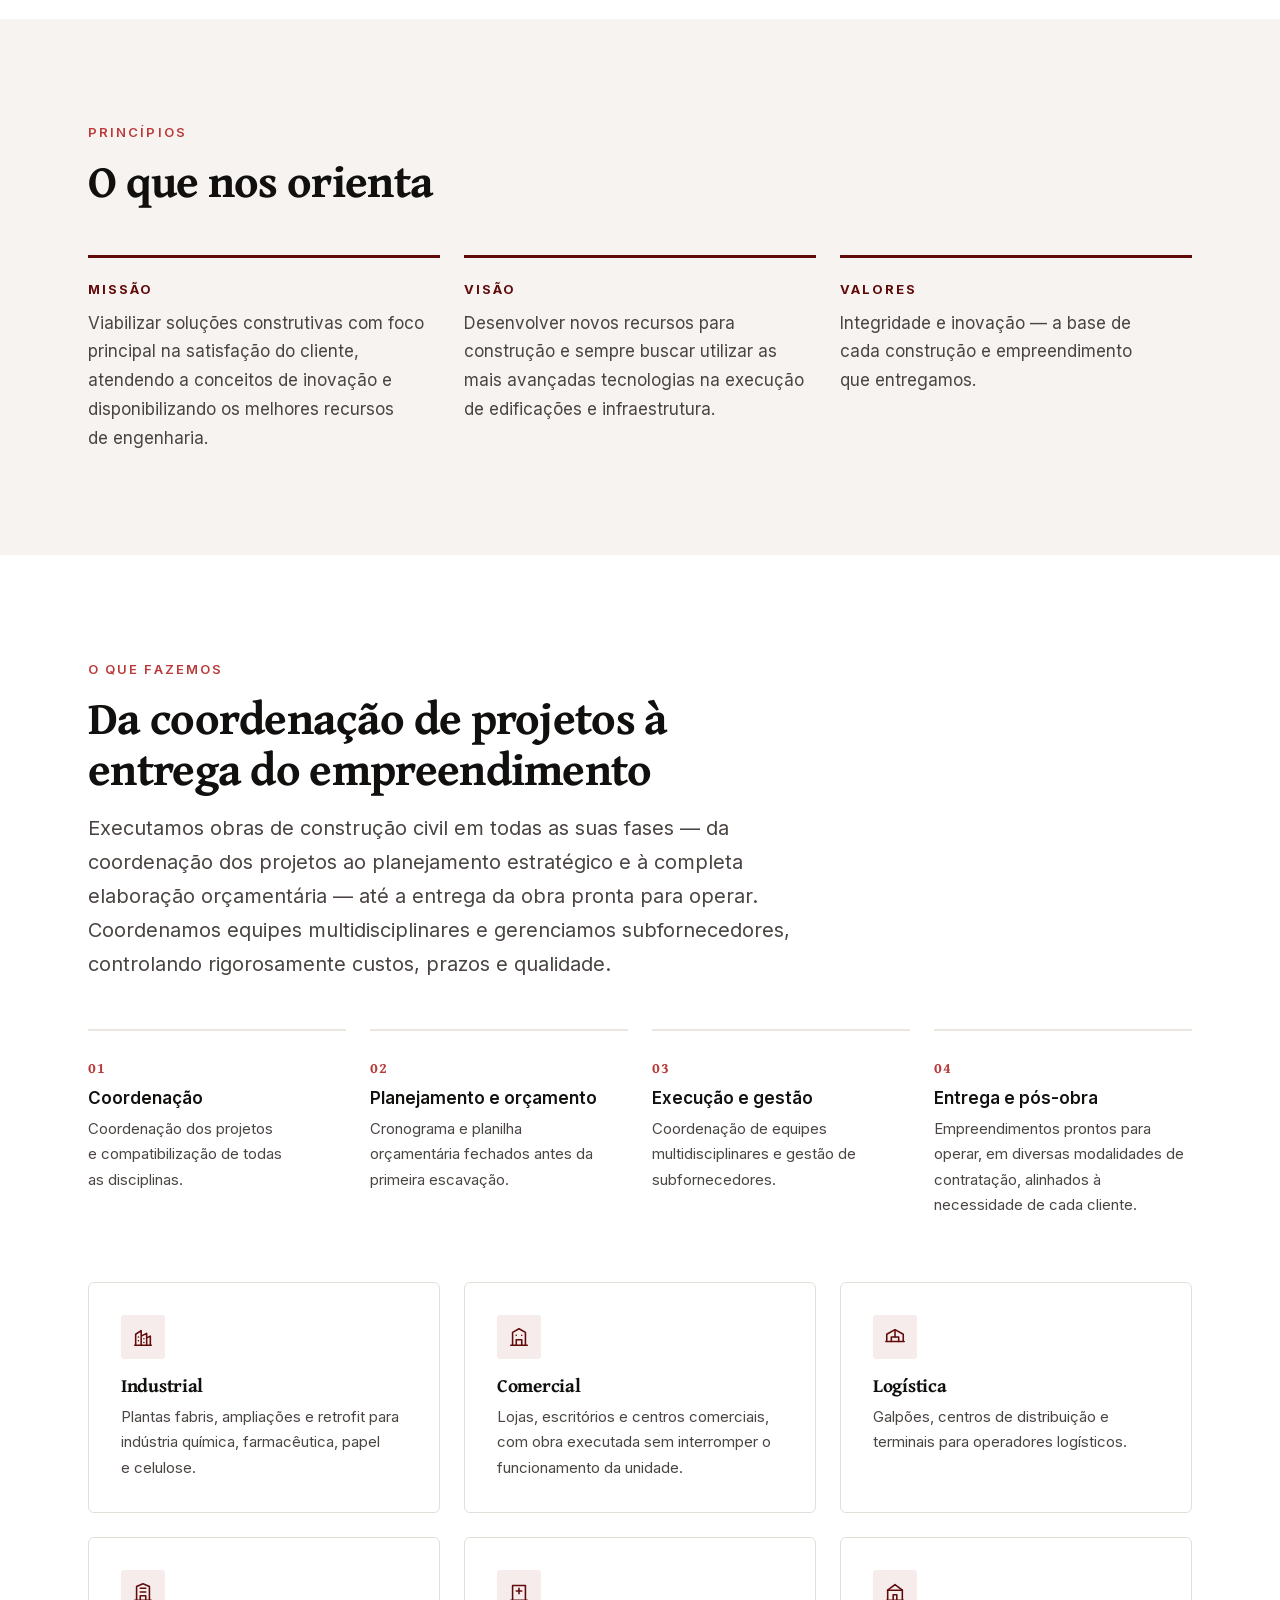
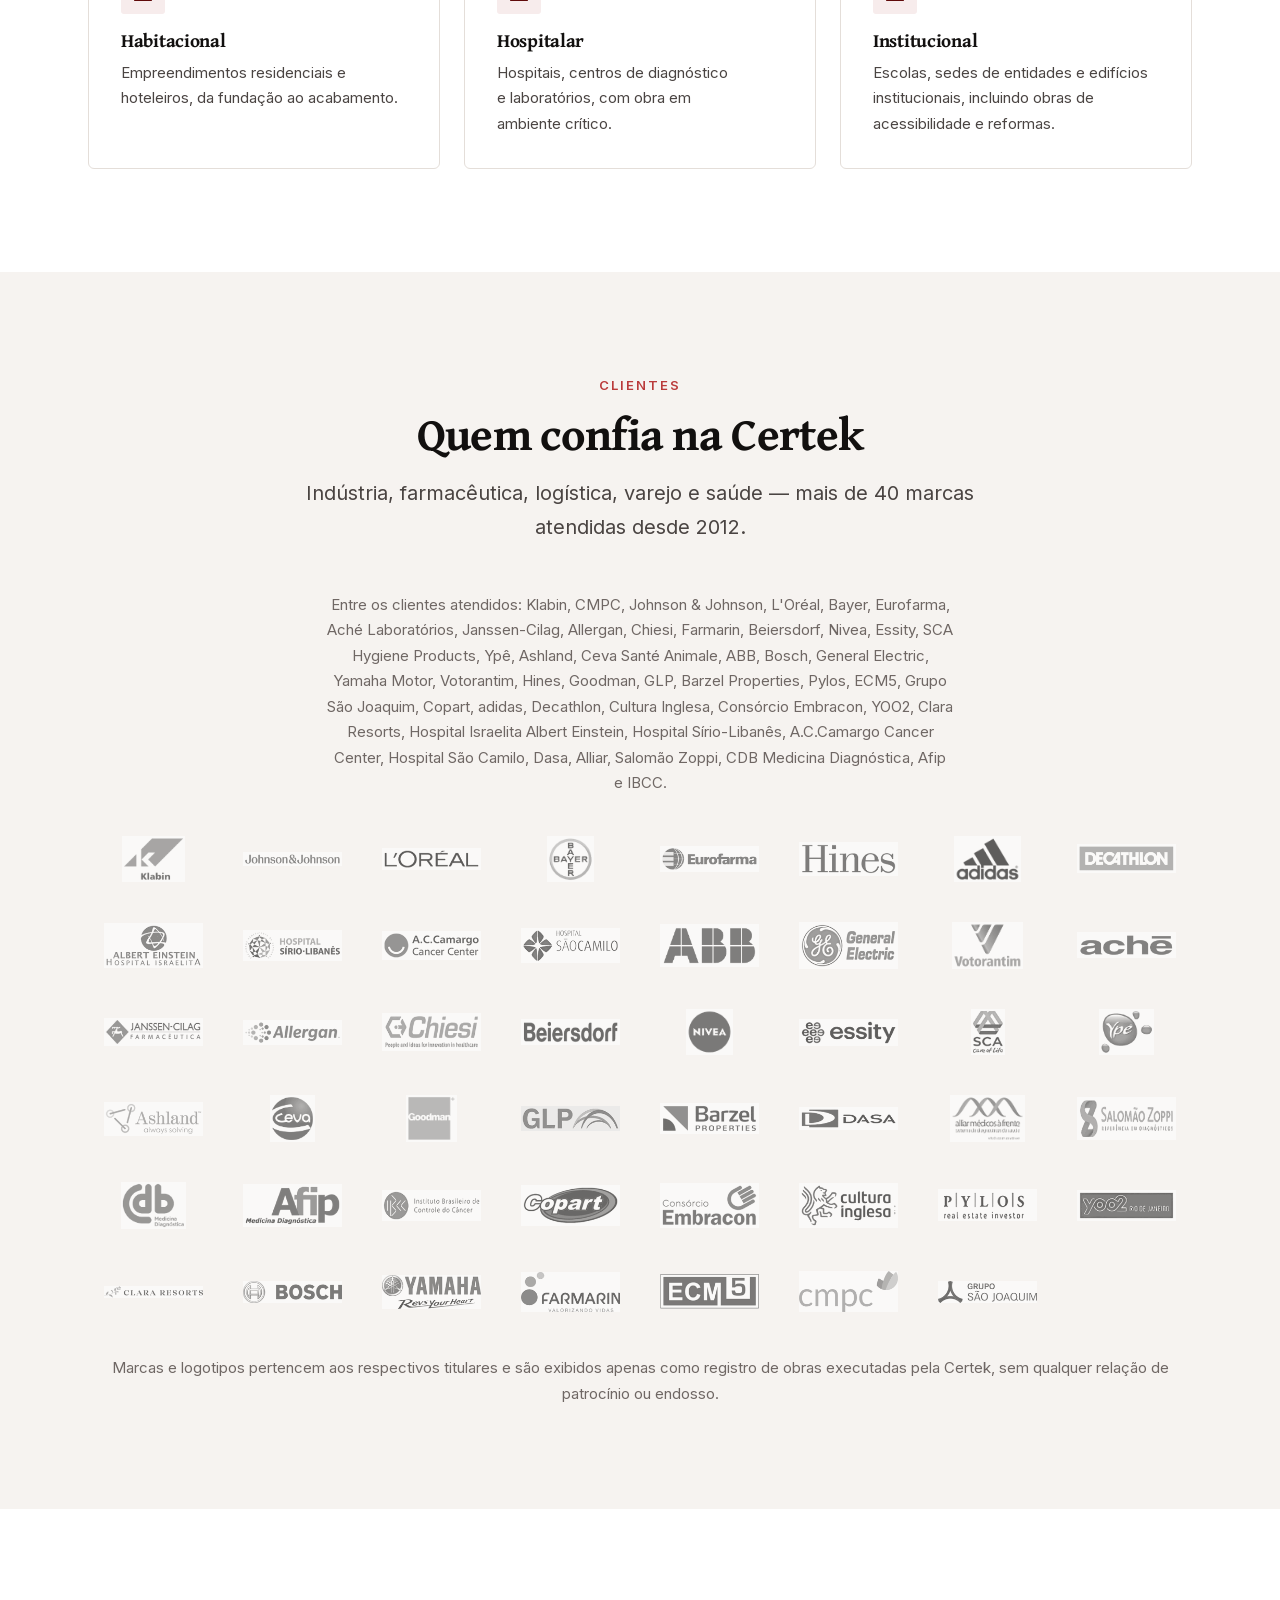
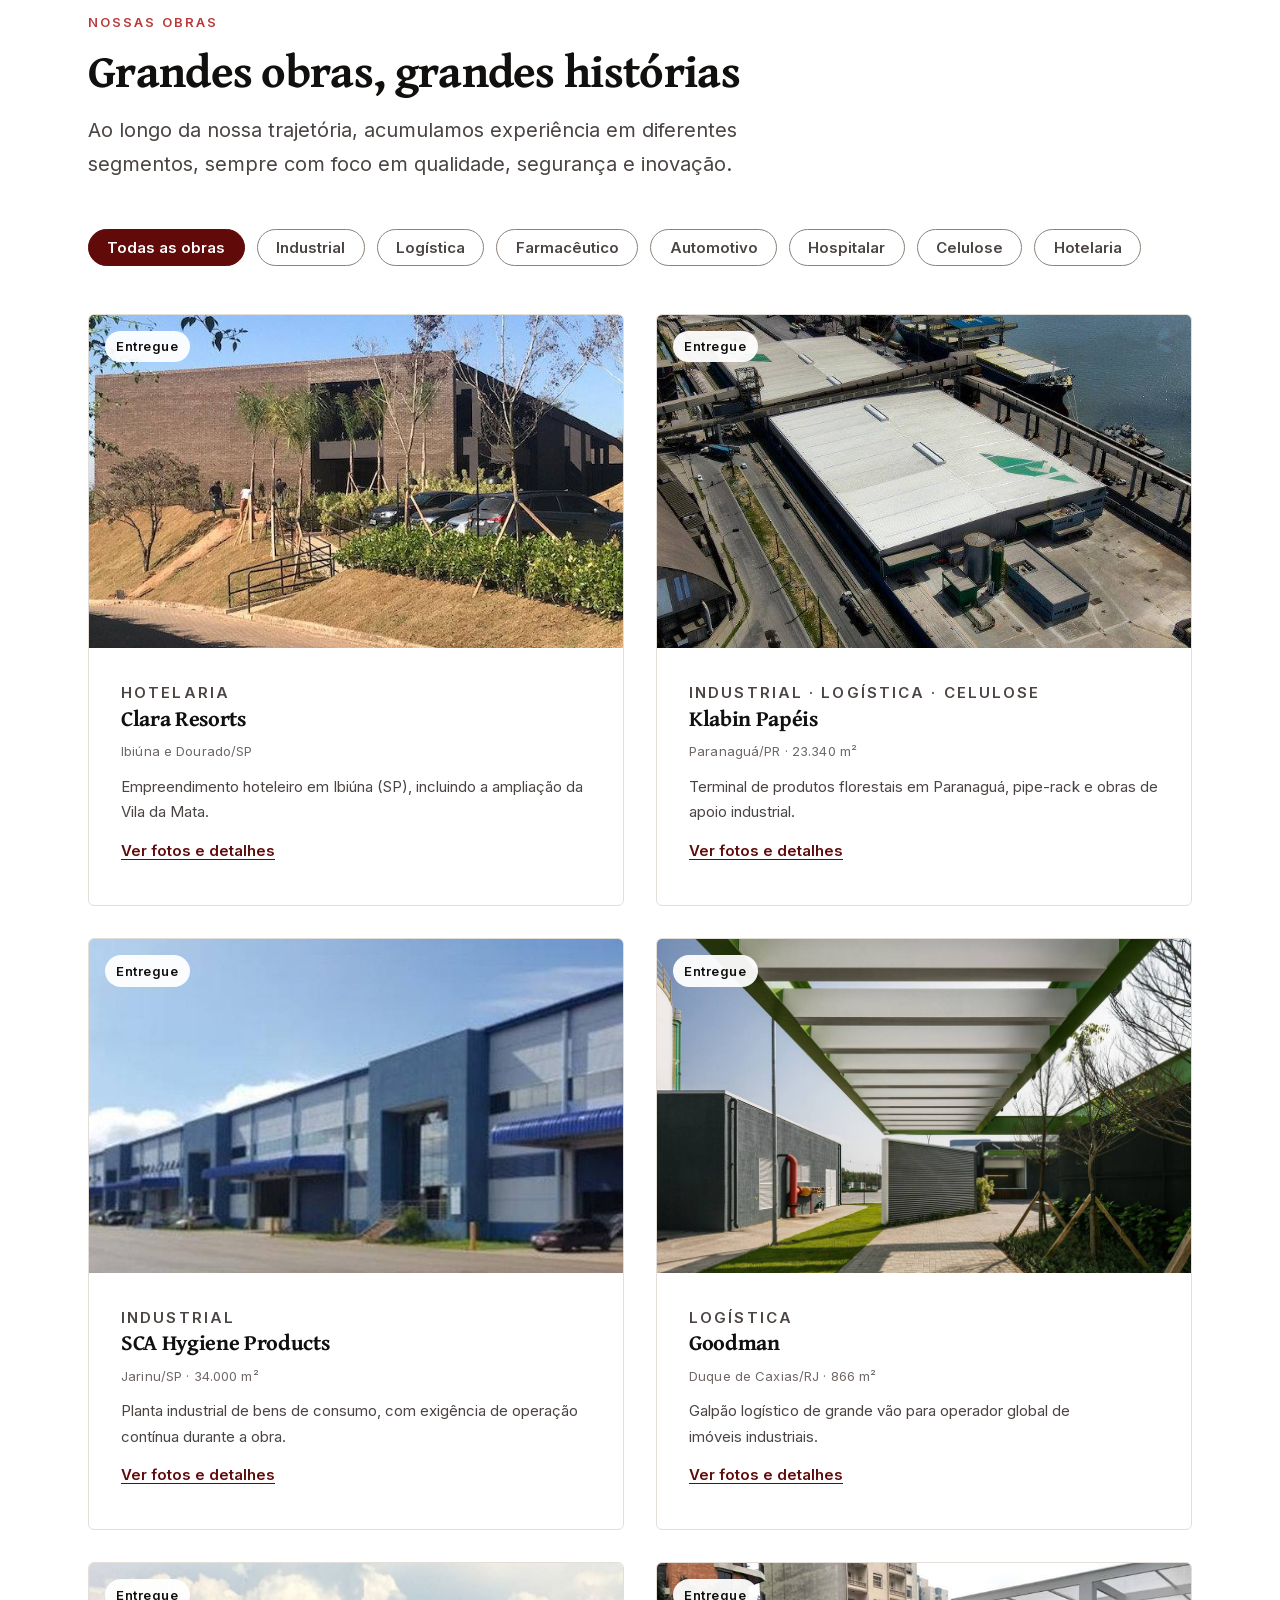
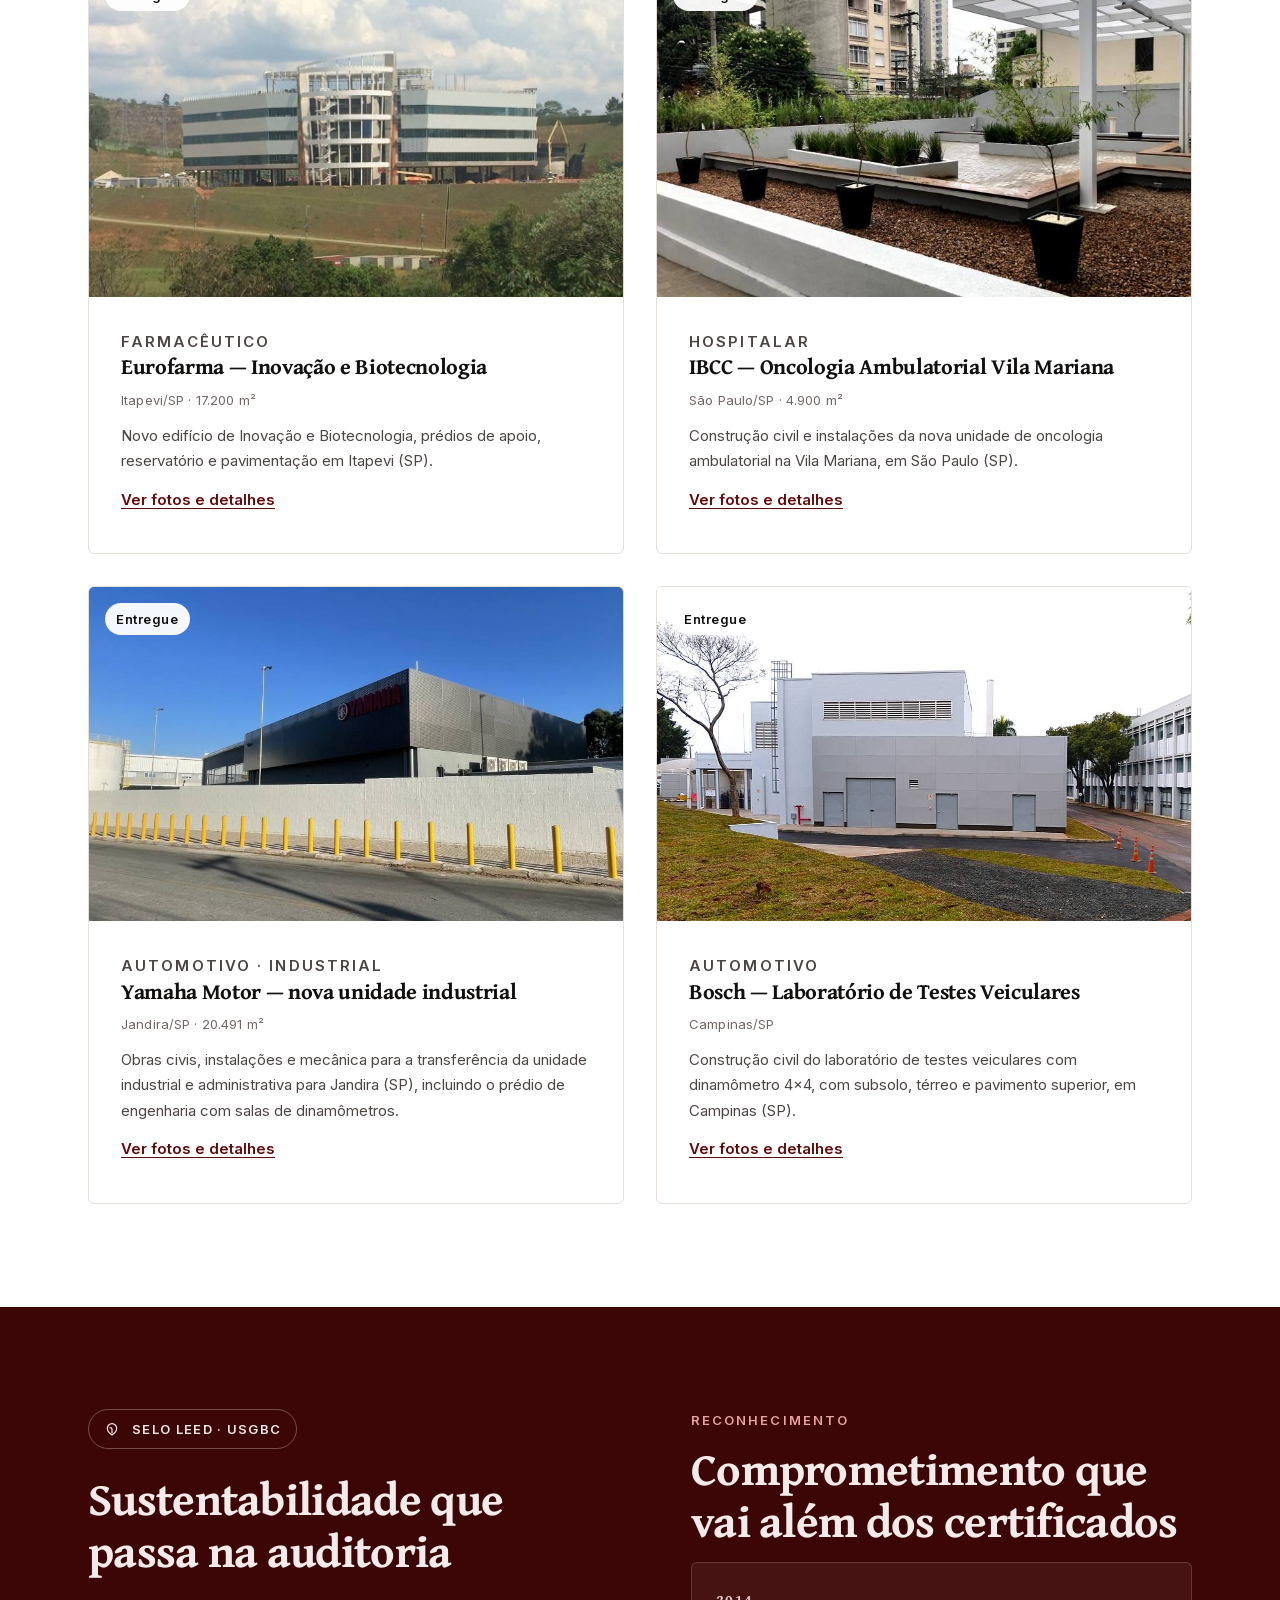
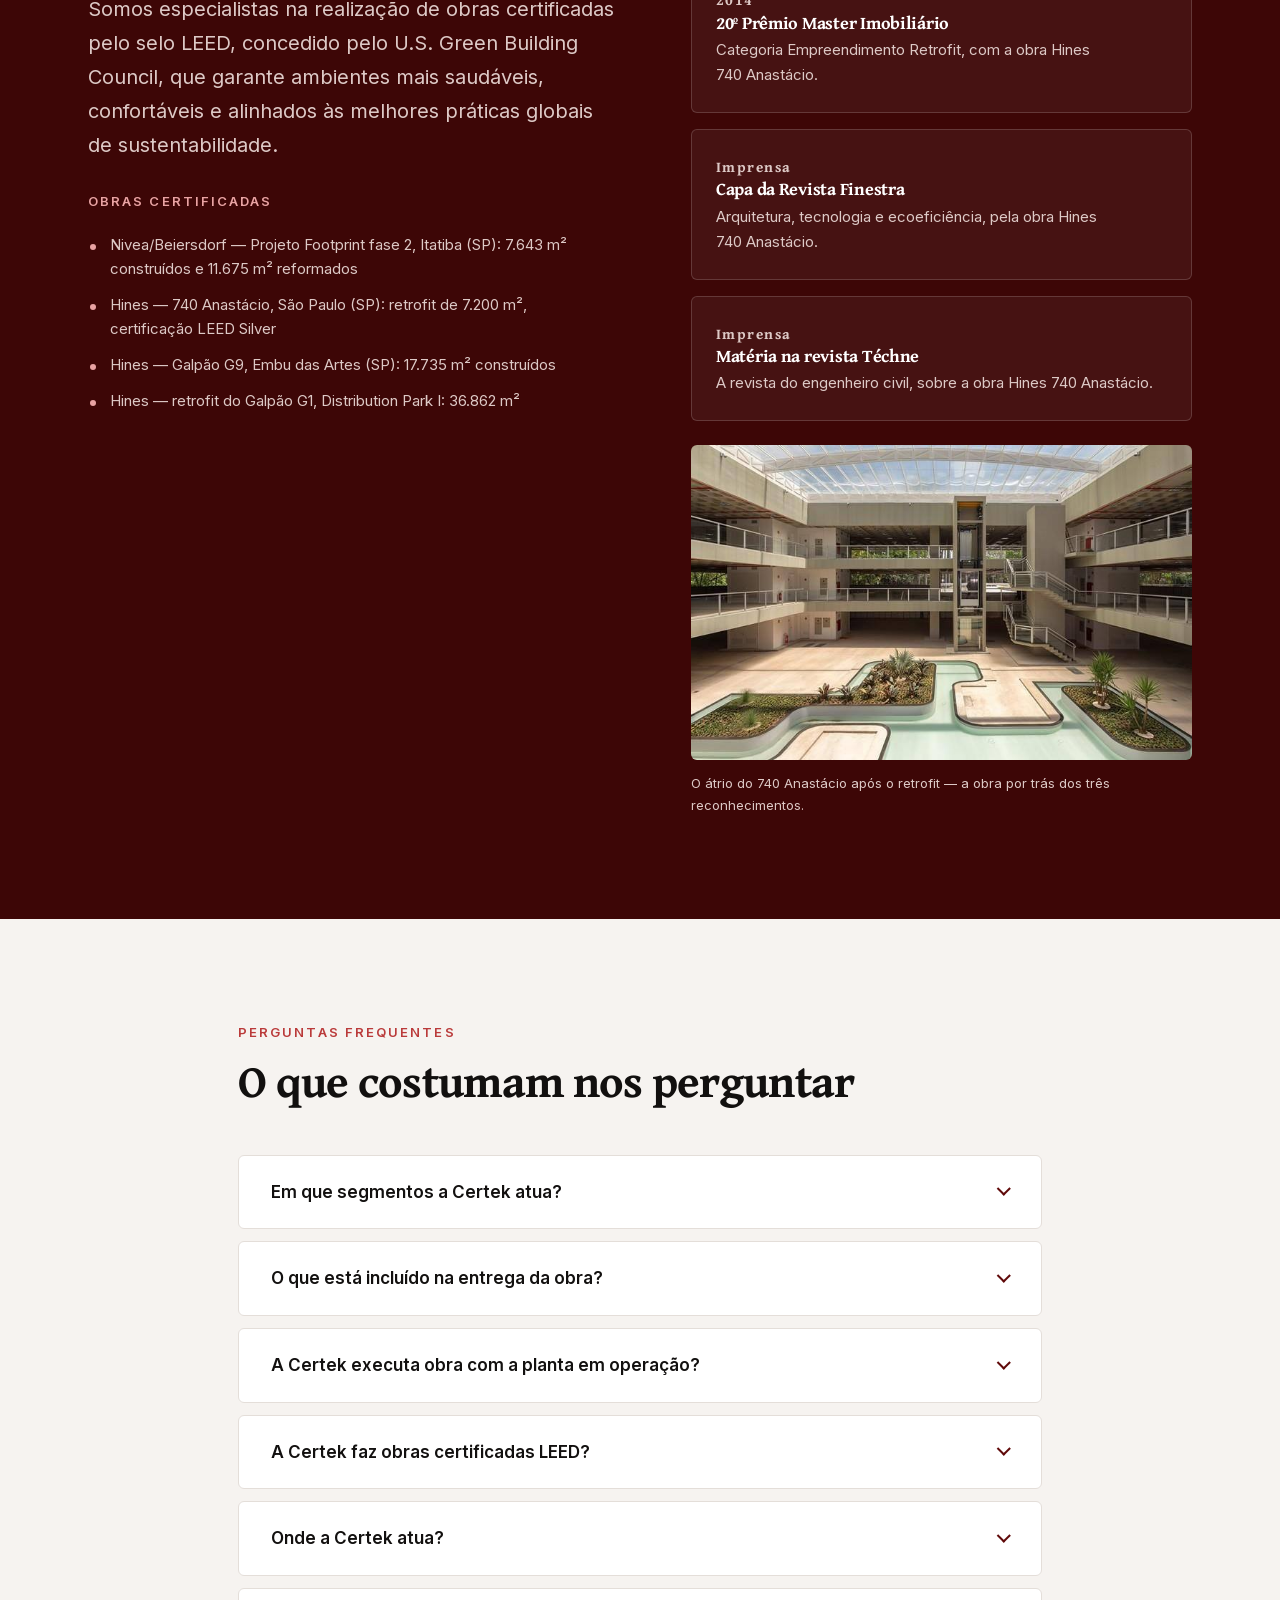
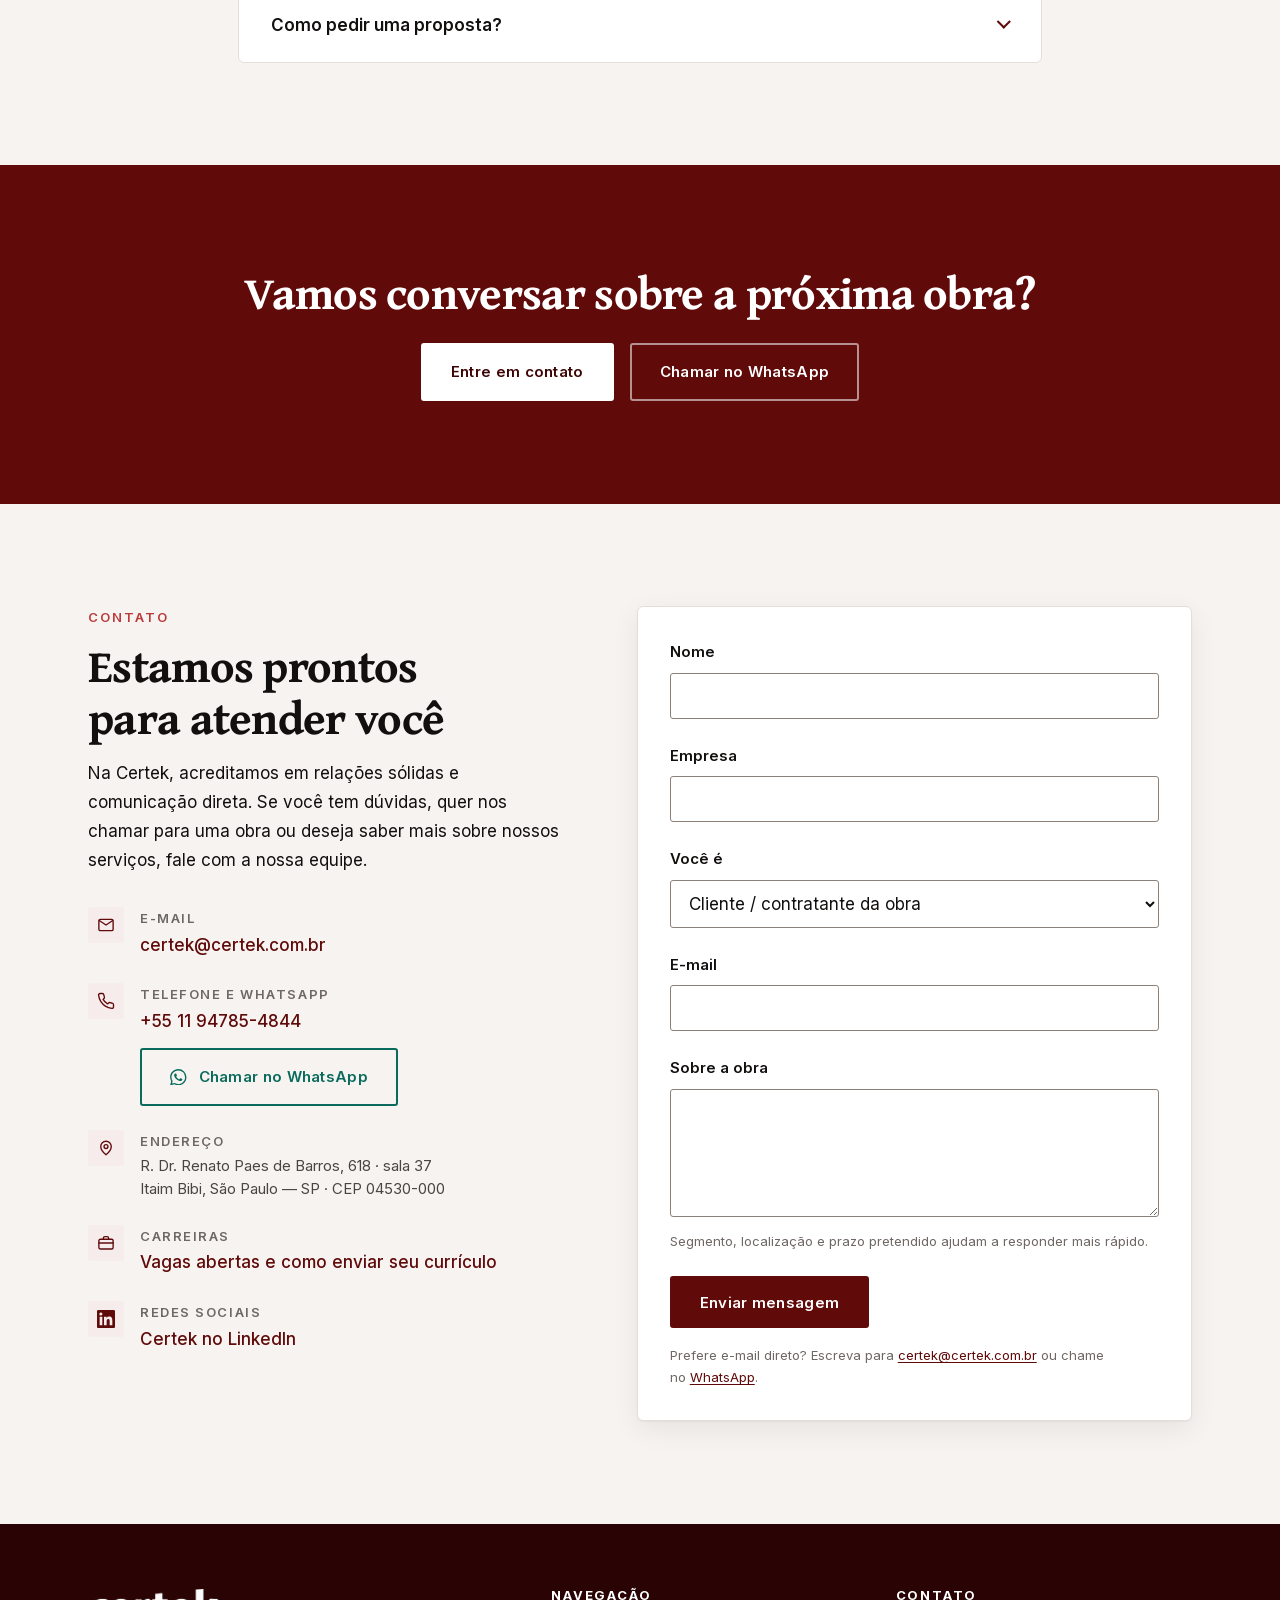
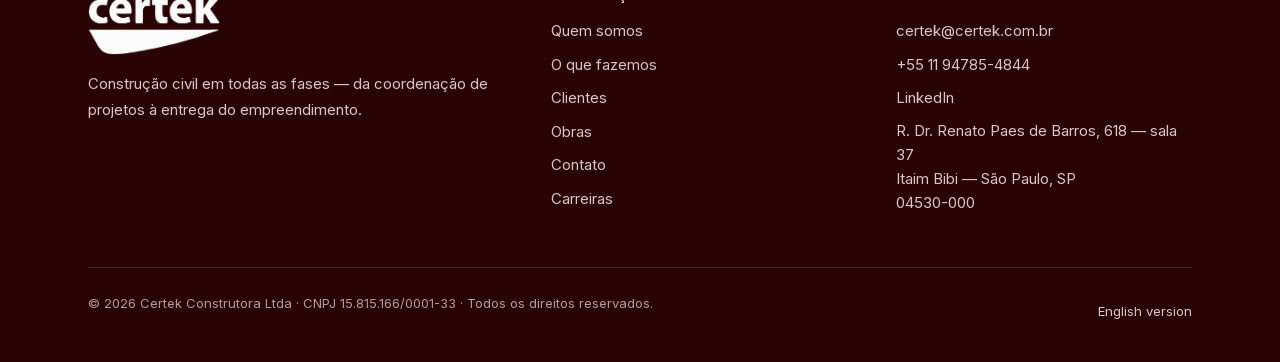
==== commit 84ceae9f: "Aplica o material da Certek de 07/08/2026 (logos, obras, coordenação) - Mural de clientes: 41 → 47 l" ====
--- a/index.html
+++ b/index.html
@@ -5,7 +5,7 @@
 <meta name="viewport" content="width=device-width, initial-scale=1">
 
 <title>Construtora industrial, logística e hospitalar em São Paulo | Certek</title>
-<meta name="description" content="Construtora em São Paulo desde 2012: obras industriais, logísticas, hospitalares e comerciais, do projeto executivo à entrega do empreendimento, com selo LEED.">
+<meta name="description" content="Construtora em São Paulo desde 2012: obras industriais, logísticas, hospitalares e comerciais, da coordenação de projetos à entrega do empreendimento, com selo LEED.">
 
 <link rel="canonical" href="https://breno-helf.github.io/certek-landing/">
 <link rel="alternate" hreflang="pt-BR" href="https://breno-helf.github.io/certek-landing/">
@@ -18,7 +18,7 @@
 <meta property="og:locale:alternate" content="en_US">
 <meta property="og:url" content="https://breno-helf.github.io/certek-landing/">
 <meta property="og:title" content="Certek Construtora — Mais do que obras">
-<meta property="og:description" content="Do projeto executivo à entrega do empreendimento. Obras industriais, logísticas, hospitalares e comerciais para Klabin, Eurofarma, Johnson &amp; Johnson, Hines, Albert Einstein e outros.">
+<meta property="og:description" content="Da coordenação de projetos à entrega do empreendimento. Obras industriais, logísticas, hospitalares e comerciais para Klabin, Eurofarma, Johnson &amp; Johnson, Hines, Albert Einstein e outros.">
 <meta property="og:image" content="https://breno-helf.github.io/certek-landing/assets/img/og-certek.jpg">
 <meta property="og:image:width" content="1200">
 <meta property="og:image:height" content="630">
@@ -112,7 +112,7 @@
         "Construção hospitalar",
         "Construção institucional",
         "Retrofit",
-        "Entrega chave na mão",
+        "Obra entregue pronta para operar",
         "Obras certificadas LEED"
       ],
       "hasOfferCatalog": {
@@ -172,7 +172,7 @@
             "@type": "Offer",
             "itemOffered": {
               "@type": "Service",
-              "name": "Entrega chave na mão"
+              "name": "Obra completa entregue pronta para operar"
             }
           },
           {
@@ -203,7 +203,7 @@
       "@id": "https://breno-helf.github.io/certek-landing/#page",
       "url": "https://breno-helf.github.io/certek-landing/",
       "name": "Certek Construtora — construtora em São Paulo",
-      "description": "Construtora em São Paulo desde 2012: obras industriais, logísticas, hospitalares e comerciais, do projeto executivo à entrega do empreendimento, com selo LEED.",
+      "description": "Construtora em São Paulo desde 2012: obras industriais, logísticas, hospitalares e comerciais, da coordenação de projetos à entrega do empreendimento, com selo LEED.",
       "isPartOf": {
         "@id": "https://breno-helf.github.io/certek-landing/#site"
       },
@@ -271,8 +271,8 @@
           <span data-i18n="hero.title">Mais do que obras.</span>
         </h1>
         <p class="hero__lead" data-i18n="hero.lead">
-          Aqui nós entregamos confiança construída com propósito — do projeto
-          executivo à entrega do empreendimento.
+          Aqui nós entregamos confiança construída com propósito — da
+          coordenação de projetos à entrega do empreendimento.
         </p>
         <div class="hero__actions">
           <a class="btn btn--light" href="#contato" data-i18n="hero.cta1">Fale com a Certek</a>
@@ -319,8 +319,8 @@
         <p class="section__lead" data-i18n="about.lead">
           A Certek Construtora Ltda é uma construtora brasileira fundada em 2012,
           com sede no Itaim Bibi, em São Paulo (SP). Executa obras industriais,
-          comerciais, logísticas, habitacionais, hospitalares e institucionais em
-          regime de entrega chave na mão — do projeto executivo à obra pronta para
+          comerciais, logísticas, habitacionais, hospitalares e institucionais
+          com entrega completa — da coordenação dos projetos à obra pronta para
           operar —, incluindo obras certificadas pelo selo LEED do U.S. Green
           Building Council.
         </p>
@@ -384,20 +384,20 @@
     <div class="container">
       <div class="section__head">
         <p class="section__eyebrow" data-i18n="services.eyebrow">O que fazemos</p>
-        <h2 class="section__title" data-i18n="services.title">Do projeto executivo à entrega do empreendimento</h2>
+        <h2 class="section__title" data-i18n="services.title">Da coordenação de projetos à entrega do empreendimento</h2>
         <p class="section__lead" data-i18n="services.lead">
-          Executamos obras de construção civil em todas as suas fases, desde a
-          elaboração detalhada dos projetos executivos até o planejamento
-          estratégico e a completa elaboração orçamentária, até a entrega da
-          obra pronta para operar. Coordenamos equipes multidisciplinares e gerenciamos
-          subfornecedores, controlando rigorosamente custos, prazos e qualidade.
+          Executamos obras de construção civil em todas as suas fases — da
+          coordenação dos projetos ao planejamento estratégico e à completa
+          elaboração orçamentária — até a entrega da obra pronta para operar.
+          Coordenamos equipes multidisciplinares e gerenciamos subfornecedores,
+          controlando rigorosamente custos, prazos e qualidade.
         </p>
       </div>
 
       <ol class="process">
         <li class="process__step" data-reveal>
-          <h3 data-i18n="process.1.title">Projeto executivo</h3>
-          <p data-i18n="process.1.text">Elaboração detalhada e compatibilização de todas as disciplinas.</p>
+          <h3 data-i18n="process.1.title">Coordenação</h3>
+          <p data-i18n="process.1.text">Coordenação dos projetos e compatibilização de todas as disciplinas.</p>
         </li>
         <li class="process__step" data-reveal>
           <h3 data-i18n="process.2.title">Planejamento e orçamento</h3>
@@ -477,7 +477,7 @@
         </p>
       </div>
 
-      <p class="clients__roster" data-i18n="clients.roster">Entre os clientes atendidos: Klabin, Johnson &amp; Johnson, L'Oréal, Bayer, Eurofarma, Aché Laboratórios, Janssen-Cilag, Allergan, Chiesi, Beiersdorf, Nivea, Essity, SCA Hygiene Products, Ypê, Ashland, Ceva Santé Animale, ABB, General Electric, Votorantim, Hines, Goodman, GLP, Barzel Properties, Pylos, Copart, adidas, Decathlon, Cultura Inglesa, Consórcio Embracon, YOO2, Clara Resorts, Hospital Israelita Albert Einstein, Hospital Sírio-Libanês, A.C.Camargo Cancer Center, Hospital São Camilo, Dasa, Alliar, Salomão Zoppi, CDB Medicina Diagnóstica, Afip e IBCC.</p>
+      <p class="clients__roster" data-i18n="clients.roster">Entre os clientes atendidos: Klabin, CMPC, Johnson &amp; Johnson, L'Oréal, Bayer, Eurofarma, Aché Laboratórios, Janssen-Cilag, Allergan, Chiesi, Farmarin, Beiersdorf, Nivea, Essity, SCA Hygiene Products, Ypê, Ashland, Ceva Santé Animale, ABB, Bosch, General Electric, Yamaha Motor, Votorantim, Hines, Goodman, GLP, Barzel Properties, Pylos, ECM5, Grupo São Joaquim, Copart, adidas, Decathlon, Cultura Inglesa, Consórcio Embracon, YOO2, Clara Resorts, Hospital Israelita Albert Einstein, Hospital Sírio-Libanês, A.C.Camargo Cancer Center, Hospital São Camilo, Dasa, Alliar, Salomão Zoppi, CDB Medicina Diagnóstica, Afip e IBCC.</p>
 
       <div class="clients__grid">
         <div class="client"><img src="assets/img/clientes/logos/klabin.png" alt="Klabin" loading="lazy" decoding="async" width="175" height="128"></div>
@@ -507,7 +507,7 @@
         <div class="client"><img src="assets/img/clientes/logos/ashland.png" alt="Ashland" loading="lazy" decoding="async" width="190" height="65"></div>
         <div class="client"><img src="assets/img/clientes/logos/ceva.png" alt="Ceva Santé Animale" loading="lazy" decoding="async" width="144" height="149"></div>
         <div class="client"><img src="assets/img/clientes/logos/goodman.png" alt="Goodman" loading="lazy" decoding="async" width="139" height="125"></div>
-        <div class="client"><img src="assets/img/clientes/logos/glp.png" alt="GLP" loading="lazy" decoding="async" width="190" height="136"></div>
+        <div class="client"><img src="assets/img/clientes/logos/glp.png" alt="GLP" loading="lazy" decoding="async" width="190" height="48"></div>
         <div class="client"><img src="assets/img/clientes/logos/barzel.png" alt="Barzel Properties" loading="lazy" decoding="async" width="190" height="60"></div>
         <div class="client"><img src="assets/img/clientes/logos/dasa.png" alt="Dasa" loading="lazy" decoding="async" width="190" height="45"></div>
         <div class="client"><img src="assets/img/clientes/logos/alliar.png" alt="Alliar" loading="lazy" decoding="async" width="190" height="118"></div>
@@ -520,7 +520,13 @@
         <div class="client"><img src="assets/img/clientes/logos/cultura-inglesa.png" alt="Cultura Inglesa" loading="lazy" decoding="async" width="190" height="87"></div>
         <div class="client"><img src="assets/img/clientes/logos/pylos.png" alt="Pylos Real Estate Investor" loading="lazy" decoding="async" width="190" height="61"></div>
         <div class="client"><img src="assets/img/clientes/logos/yoo2.png" alt="YOO2 Rio de Janeiro" loading="lazy" decoding="async" width="190" height="60"></div>
-        <div class="client"><img src="assets/img/clientes/logos/clara-resorts.png" alt="Clara Resorts" loading="lazy" decoding="async" width="190" height="25"></div>
+        <div class="client"><img src="assets/img/clientes/logos/clara-resorts.png" alt="Clara Resorts" loading="lazy" decoding="async" width="190" height="24"></div>
+        <div class="client"><img src="assets/img/clientes/logos/bosch.png" alt="Bosch" loading="lazy" decoding="async" width="190" height="42"></div>
+        <div class="client"><img src="assets/img/clientes/logos/yamaha.png" alt="Yamaha Motor" loading="lazy" decoding="async" width="190" height="66"></div>
+        <div class="client"><img src="assets/img/clientes/logos/farmarin.png" alt="Farmarin" loading="lazy" decoding="async" width="190" height="77"></div>
+        <div class="client"><img src="assets/img/clientes/logos/ecm5.png" alt="ECM5" loading="lazy" decoding="async" width="190" height="67"></div>
+        <div class="client"><img src="assets/img/clientes/logos/cmpc.png" alt="CMPC" loading="lazy" decoding="async" width="190" height="79"></div>
+        <div class="client"><img src="assets/img/clientes/logos/sao-joaquim.png" alt="Grupo São Joaquim" loading="lazy" decoding="async" width="190" height="43"></div>
       </div>
 
       <p class="clients__note" data-i18n="clients.note">
@@ -549,6 +555,10 @@
         <button class="chip" type="button" data-filter="all" aria-pressed="true" data-i18n="works.filter.all">Todas as obras</button>
         <button class="chip" type="button" data-filter="industrial" aria-pressed="false" data-i18n="works.filter.industrial">Industrial</button>
         <button class="chip" type="button" data-filter="logistica" aria-pressed="false" data-i18n="works.filter.logistica">Logística</button>
+        <button class="chip" type="button" data-filter="farmaceutico" aria-pressed="false" data-i18n="works.filter.farmaceutico">Farmacêutico</button>
+        <button class="chip" type="button" data-filter="automotivo" aria-pressed="false" data-i18n="works.filter.automotivo">Automotivo</button>
+        <button class="chip" type="button" data-filter="hospitalar" aria-pressed="false" data-i18n="works.filter.hospitalar">Hospitalar</button>
+        <button class="chip" type="button" data-filter="celulose" aria-pressed="false" data-i18n="works.filter.celulose">Celulose</button>
         <button class="chip" type="button" data-filter="hotelaria" aria-pressed="false" data-i18n="works.filter.hotelaria">Hotelaria</button>
       </div>
 
@@ -561,19 +571,21 @@
           <div class="work__body">
             <p class="work__sector" data-i18n="works.clara.sector">Hotelaria</p>
             <h3 data-i18n="works.clara.title">Clara Resorts</h3>
+            <p class="work__meta" data-i18n="works.clara.meta">Ibiúna e Dourado/SP</p>
             <p data-i18n="works.clara.text">Empreendimento hoteleiro em Ibiúna (SP), incluindo a ampliação da Vila da Mata.</p>
             <button class="work__more" type="button" data-work-more hidden data-i18n="works.more">Ver fotos e detalhes</button>
           </div>
         </article>
 
-        <article class="work" data-reveal data-segments="industrial logistica" data-gallery="assets/img/obras/klabin.jpg">
+        <article class="work" data-reveal data-segments="industrial logistica celulose" data-gallery="assets/img/obras/klabin.jpg,assets/img/obras/klabin-2.jpg,assets/img/obras/klabin-3.jpg">
           <figure class="work__figure">
             <img src="assets/img/obras/klabin.jpg" alt="Terminal de produtos florestais da Klabin em Paranaguá" loading="lazy" decoding="async" width="768" height="432">
             <span class="work__status" data-i18n="works.status.done">Entregue</span>
           </figure>
           <div class="work__body">
-            <p class="work__sector" data-i18n="works.klabin.sector">Industrial · Logística</p>
+            <p class="work__sector" data-i18n="works.klabin.sector">Industrial · Logística · Celulose</p>
             <h3 data-i18n="works.klabin.title">Klabin Papéis</h3>
+            <p class="work__meta" data-i18n="works.klabin.meta">Paranaguá/PR · 23.340 m²</p>
             <p data-i18n="works.klabin.text">Terminal de produtos florestais em Paranaguá, pipe-rack e obras de apoio industrial.</p>
             <button class="work__more" type="button" data-work-more hidden data-i18n="works.more">Ver fotos e detalhes</button>
           </div>
@@ -587,6 +599,7 @@
           <div class="work__body">
             <p class="work__sector" data-i18n="works.sca.sector">Industrial</p>
             <h3 data-i18n="works.sca.title">SCA Hygiene Products</h3>
+            <p class="work__meta" data-i18n="works.sca.meta">Jarinu/SP · 34.000 m²</p>
             <p data-i18n="works.sca.text">Planta industrial de bens de consumo, com exigência de operação contínua durante a obra.</p>
             <button class="work__more" type="button" data-work-more hidden data-i18n="works.more">Ver fotos e detalhes</button>
           </div>
@@ -600,7 +613,64 @@
           <div class="work__body">
             <p class="work__sector" data-i18n="works.goodman.sector">Logística</p>
             <h3 data-i18n="works.goodman.title">Goodman</h3>
+            <p class="work__meta" data-i18n="works.goodman.meta">Duque de Caxias/RJ · 866 m²</p>
             <p data-i18n="works.goodman.text">Galpão logístico de grande vão para operador global de imóveis industriais.</p>
+            <button class="work__more" type="button" data-work-more hidden data-i18n="works.more">Ver fotos e detalhes</button>
+          </div>
+        </article>
+
+        <article class="work" data-reveal data-segments="farmaceutico" data-gallery="assets/img/obras/eurofarma-1.jpg,assets/img/obras/eurofarma-2.jpg,assets/img/obras/eurofarma-3.jpg">
+          <figure class="work__figure">
+            <img src="assets/img/obras/eurofarma-1.jpg" alt="Edifício de Inovação e Biotecnologia da Eurofarma, em Itapevi" loading="lazy" decoding="async" width="1080" height="810">
+            <span class="work__status" data-i18n="works.status.done">Entregue</span>
+          </figure>
+          <div class="work__body">
+            <p class="work__sector" data-i18n="works.eurofarma.sector">Farmacêutico</p>
+            <h3 data-i18n="works.eurofarma.title">Eurofarma — Inovação e Biotecnologia</h3>
+            <p class="work__meta" data-i18n="works.eurofarma.meta">Itapevi/SP · 17.200 m²</p>
+            <p data-i18n="works.eurofarma.text">Novo edifício de Inovação e Biotecnologia, prédios de apoio, reservatório e pavimentação em Itapevi (SP).</p>
+            <button class="work__more" type="button" data-work-more hidden data-i18n="works.more">Ver fotos e detalhes</button>
+          </div>
+        </article>
+
+        <article class="work" data-reveal data-segments="hospitalar" data-gallery="assets/img/obras/ibcc-1.jpg,assets/img/obras/ibcc-2.jpg,assets/img/obras/ibcc-3.jpg">
+          <figure class="work__figure">
+            <img src="assets/img/obras/ibcc-1.jpg" alt="Terraço da nova unidade de oncologia ambulatorial do IBCC, na Vila Mariana" loading="lazy" decoding="async" width="768" height="576">
+            <span class="work__status" data-i18n="works.status.done">Entregue</span>
+          </figure>
+          <div class="work__body">
+            <p class="work__sector" data-i18n="works.ibcc.sector">Hospitalar</p>
+            <h3 data-i18n="works.ibcc.title">IBCC — Oncologia Ambulatorial Vila Mariana</h3>
+            <p class="work__meta" data-i18n="works.ibcc.meta">São Paulo/SP · 4.900 m²</p>
+            <p data-i18n="works.ibcc.text">Construção civil e instalações da nova unidade de oncologia ambulatorial na Vila Mariana, em São Paulo (SP).</p>
+            <button class="work__more" type="button" data-work-more hidden data-i18n="works.more">Ver fotos e detalhes</button>
+          </div>
+        </article>
+
+        <article class="work" data-reveal data-segments="automotivo industrial" data-gallery="assets/img/obras/yamaha-1.jpg,assets/img/obras/yamaha-2.jpg,assets/img/obras/yamaha-3.jpg">
+          <figure class="work__figure">
+            <img src="assets/img/obras/yamaha-1.jpg" alt="Fachada da nova unidade industrial da Yamaha Motor, em Jandira" loading="lazy" decoding="async" width="1050" height="512">
+            <span class="work__status" data-i18n="works.status.done">Entregue</span>
+          </figure>
+          <div class="work__body">
+            <p class="work__sector" data-i18n="works.yamaha.sector">Automotivo · Industrial</p>
+            <h3 data-i18n="works.yamaha.title">Yamaha Motor — nova unidade industrial</h3>
+            <p class="work__meta" data-i18n="works.yamaha.meta">Jandira/SP · 20.491 m²</p>
+            <p data-i18n="works.yamaha.text">Obras civis, instalações e mecânica para a transferência da unidade industrial e administrativa para Jandira (SP), incluindo o prédio de engenharia com salas de dinamômetros.</p>
+            <button class="work__more" type="button" data-work-more hidden data-i18n="works.more">Ver fotos e detalhes</button>
+          </div>
+        </article>
+
+        <article class="work" data-reveal data-segments="automotivo" data-gallery="assets/img/obras/bosch-teste-1.jpg,assets/img/obras/bosch-teste-2.jpg">
+          <figure class="work__figure">
+            <img src="assets/img/obras/bosch-teste-1.jpg" alt="Laboratório de testes veiculares da Bosch, em Campinas" loading="lazy" decoding="async" width="1080" height="625">
+            <span class="work__status" data-i18n="works.status.done">Entregue</span>
+          </figure>
+          <div class="work__body">
+            <p class="work__sector" data-i18n="works.bosch.sector">Automotivo</p>
+            <h3 data-i18n="works.bosch.title">Bosch — Laboratório de Testes Veiculares</h3>
+            <p class="work__meta" data-i18n="works.bosch.meta">Campinas/SP</p>
+            <p data-i18n="works.bosch.text">Construção civil do laboratório de testes veiculares com dinamômetro 4×4, com subsolo, térreo e pavimento superior, em Campinas (SP).</p>
             <button class="work__more" type="button" data-work-more hidden data-i18n="works.more">Ver fotos e detalhes</button>
           </div>
         </article>
@@ -615,6 +685,7 @@
             <div>
               <p class="work__sector" id="work-modal-sector"></p>
               <h3 id="work-modal-title"></h3>
+              <p class="work__meta" id="work-modal-meta"></p>
             </div>
             <button class="work-modal__close" type="button" data-modal-close aria-label="Fechar">
               <svg viewBox="0 0 24 24" fill="none" stroke="currentColor" stroke-width="2" stroke-linecap="round" aria-hidden="true"><path d="M6 6l12 12M18 6L6 18"/></svg>
@@ -644,6 +715,13 @@
             ambientes mais saudáveis, confortáveis e alinhados às melhores
             práticas globais de sustentabilidade.
           </p>
+          <h3 class="section__eyebrow leed__works-title" data-i18n="leed.works.title">Obras certificadas</h3>
+          <ul class="leed__works">
+            <li data-i18n="leed.works.1">Nivea/Beiersdorf — Projeto Footprint fase 2, Itatiba (SP): 7.643 m² construídos e 11.675 m² reformados</li>
+            <li data-i18n="leed.works.2">Hines — 740 Anastácio, São Paulo (SP): retrofit de 7.200 m², certificação LEED Silver</li>
+            <li data-i18n="leed.works.3">Hines — Galpão G9, Embu das Artes (SP): 17.735 m² construídos</li>
+            <li data-i18n="leed.works.4">Hines — retrofit do Galpão G1, Distribution Park I: 36.862 m²</li>
+          </ul>
         </div>
 
         <div>
@@ -666,6 +744,10 @@
               <p data-i18n="awards.techne.text">A revista do engenheiro civil, sobre a obra Hines 740 Anastácio.</p>
             </article>
           </div>
+          <figure class="awards__photo" data-reveal>
+            <img src="assets/img/obras/hines-740-anastacio.jpg" alt="Átrio interno do edifício 740 Anastácio após o retrofit, com claraboia e espelho d'água" loading="lazy" decoding="async" width="699" height="440">
+            <figcaption data-i18n="awards.photo.caption">O átrio do 740 Anastácio após o retrofit — a obra por trás dos três reconhecimentos.</figcaption>
+          </figure>
         </div>
       </div>
     </div>
@@ -685,8 +767,8 @@
           <div class="faq__answer"><p data-i18n="faq.a1">Industrial, comercial, logística, habitacional, hospitalar e institucional — os seis segmentos em que a empresa executa obras desde 2012.</p></div>
         </details>
         <details class="faq__item">
-          <summary><h3 data-i18n="faq.q2">O que está incluído na entrega chave na mão?</h3></summary>
-          <div class="faq__answer"><p data-i18n="faq.a2">Todas as fases da obra: projeto executivo, planejamento e orçamento, execução com coordenação de equipes multidisciplinares e gestão de subfornecedores, até a entrega do empreendimento pronto para operar.</p></div>
+          <summary><h3 data-i18n="faq.q2">O que está incluído na entrega da obra?</h3></summary>
+          <div class="faq__answer"><p data-i18n="faq.a2">Todas as fases da obra: coordenação de projetos, planejamento e orçamento, execução com coordenação de equipes multidisciplinares e gestão de subfornecedores, até a entrega do empreendimento pronto para operar.</p></div>
         </details>
         <details class="faq__item">
           <summary><h3 data-i18n="faq.q3">A Certek executa obra com a planta em operação?</h3></summary>
@@ -749,8 +831,11 @@
               </span>
               <span>
                 <span class="channel__label" data-i18n="contact.phone">Telefone e WhatsApp</span>
-                <a href="tel:+5511947854844">+55 11 94785-4844</a>
-                <a href="https://wa.me/5511947854844?text=Ol%C3%A1%2C%20vim%20pelo%20site%20da%20Certek." target="_blank" rel="noopener">WhatsApp</a>
+                <a class="channel__phone" href="tel:+5511947854844">+55 11 94785-4844</a>
+                <a class="btn btn--whatsapp" href="https://wa.me/5511947854844?text=Ol%C3%A1%2C%20vim%20pelo%20site%20da%20Certek." target="_blank" rel="noopener">
+                  <svg viewBox="0 0 24 24" fill="currentColor" aria-hidden="true"><path d="M17.472 14.382c-.297-.149-1.758-.867-2.03-.967-.273-.099-.471-.148-.67.15-.197.297-.767.966-.94 1.164-.173.199-.347.223-.644.075-.297-.15-1.255-.463-2.39-1.475-.883-.788-1.48-1.761-1.653-2.059-.173-.297-.018-.458.13-.606.134-.133.298-.347.446-.52.149-.174.198-.298.298-.497.099-.198.05-.371-.025-.52-.075-.149-.669-1.612-.916-2.207-.242-.579-.487-.5-.669-.51-.173-.008-.371-.01-.57-.01-.198 0-.52.074-.792.372-.272.297-1.04 1.016-1.04 2.479 0 1.462 1.065 2.875 1.213 3.074.149.198 2.096 3.2 5.077 4.487.709.306 1.262.489 1.694.625.712.227 1.36.195 1.871.118.571-.085 1.758-.719 2.006-1.413.248-.694.248-1.289.173-1.413-.074-.124-.272-.198-.57-.347m-5.421 7.403h-.004a9.87 9.87 0 0 1-5.031-1.378l-.361-.214-3.741.982.998-3.648-.235-.374a9.86 9.86 0 0 1-1.51-5.26c.001-5.45 4.436-9.884 9.888-9.884 2.64 0 5.122 1.03 6.988 2.898a9.825 9.825 0 0 1 2.893 6.994c-.003 5.45-4.437 9.884-9.885 9.884m8.413-18.297A11.815 11.815 0 0 0 12.05 0C5.495 0 .16 5.335.157 11.892c0 2.096.547 4.142 1.588 5.945L.057 24l6.305-1.654a11.882 11.882 0 0 0 5.683 1.448h.005c6.554 0 11.89-5.335 11.893-11.893a11.821 11.821 0 0 0-3.48-8.413Z"/></svg>
+                  <span data-i18n="contact.whatsapp.cta">Chamar no WhatsApp</span>
+                </a>
               </span>
             </div>
 
@@ -843,8 +928,8 @@
       <div>
         <img src="assets/img/logo-certek-branco.png" alt="Certek Construtora" loading="lazy" width="288" height="147">
         <p data-i18n="footer.tagline">
-          Construção civil em todas as fases — do projeto executivo à entrega
-          do empreendimento.
+          Construção civil em todas as fases — da coordenação de projetos à
+          entrega do empreendimento.
         </p>
       </div>
 
@@ -898,10 +983,10 @@
     },
     {
       "@type": "Question",
-      "name": "O que está incluído na entrega chave na mão?",
+      "name": "O que está incluído na entrega da obra?",
       "acceptedAnswer": {
         "@type": "Answer",
-        "text": "Todas as fases da obra: projeto executivo, planejamento e orçamento, execução com coordenação de equipes multidisciplinares e gestão de subfornecedores, até a entrega do empreendimento pronto para operar."
+        "text": "Todas as fases da obra: coordenação de projetos, planejamento e orçamento, execução com coordenação de equipes multidisciplinares e gestão de subfornecedores, até a entrega do empreendimento pronto para operar."
       }
     },
     {
@@ -934,6 +1019,162 @@
       "acceptedAnswer": {
         "@type": "Answer",
         "text": "Pelo formulário desta página, por e-mail (certek@certek.com.br), telefone ou WhatsApp (+55 11 94785-4844). Informar segmento, localização e prazo pretendido acelera o retorno."
+      }
+    }
+  ]
+}
+</script>
+<script type="application/ld+json">
+{
+  "@context": "https://schema.org",
+  "@type": "ItemList",
+  "name": "Obras entregues pela Certek Construtora",
+  "inLanguage": "pt-BR",
+  "itemListOrder": "https://schema.org/ItemListUnordered",
+  "numberOfItems": 8,
+  "itemListElement": [
+    {
+      "@type": "ListItem",
+      "position": 1,
+      "item": {
+        "@type": "CreativeWork",
+        "name": "Clara Resorts",
+        "description": "Empreendimento hoteleiro em Ibiúna (SP), incluindo a ampliação da Vila da Mata.",
+        "locationCreated": {
+          "@type": "Place",
+          "address": {
+            "@type": "PostalAddress",
+            "addressLocality": "Ibiúna",
+            "addressRegion": "SP",
+            "addressCountry": "BR"
+          }
+        }
+      }
+    },
+    {
+      "@type": "ListItem",
+      "position": 2,
+      "item": {
+        "@type": "CreativeWork",
+        "name": "Klabin Papéis",
+        "description": "Terminal de produtos florestais em Paranaguá, pipe-rack e obras de apoio industrial.",
+        "locationCreated": {
+          "@type": "Place",
+          "address": {
+            "@type": "PostalAddress",
+            "addressLocality": "Paranaguá",
+            "addressRegion": "PR",
+            "addressCountry": "BR"
+          }
+        }
+      }
+    },
+    {
+      "@type": "ListItem",
+      "position": 3,
+      "item": {
+        "@type": "CreativeWork",
+        "name": "SCA Hygiene Products",
+        "description": "Planta industrial de bens de consumo, com exigência de operação contínua durante a obra.",
+        "locationCreated": {
+          "@type": "Place",
+          "address": {
+            "@type": "PostalAddress",
+            "addressLocality": "Jarinu",
+            "addressRegion": "SP",
+            "addressCountry": "BR"
+          }
+        }
+      }
+    },
+    {
+      "@type": "ListItem",
+      "position": 4,
+      "item": {
+        "@type": "CreativeWork",
+        "name": "Goodman",
+        "description": "Galpão logístico de grande vão para operador global de imóveis industriais.",
+        "locationCreated": {
+          "@type": "Place",
+          "address": {
+            "@type": "PostalAddress",
+            "addressLocality": "Duque de Caxias",
+            "addressRegion": "RJ",
+            "addressCountry": "BR"
+          }
+        }
+      }
+    },
+    {
+      "@type": "ListItem",
+      "position": 5,
+      "item": {
+        "@type": "CreativeWork",
+        "name": "Eurofarma — Inovação e Biotecnologia",
+        "description": "Novo edifício de Inovação e Biotecnologia, prédios de apoio, reservatório e pavimentação em Itapevi (SP).",
+        "locationCreated": {
+          "@type": "Place",
+          "address": {
+            "@type": "PostalAddress",
+            "addressLocality": "Itapevi",
+            "addressRegion": "SP",
+            "addressCountry": "BR"
+          }
+        }
+      }
+    },
+    {
+      "@type": "ListItem",
+      "position": 6,
+      "item": {
+        "@type": "CreativeWork",
+        "name": "IBCC — Oncologia Ambulatorial Vila Mariana",
+        "description": "Construção civil e instalações da nova unidade de oncologia ambulatorial na Vila Mariana, em São Paulo (SP).",
+        "locationCreated": {
+          "@type": "Place",
+          "address": {
+            "@type": "PostalAddress",
+            "addressLocality": "São Paulo",
+            "addressRegion": "SP",
+            "addressCountry": "BR"
+          }
+        }
+      }
+    },
+    {
+      "@type": "ListItem",
+      "position": 7,
+      "item": {
+        "@type": "CreativeWork",
+        "name": "Yamaha Motor — nova unidade industrial",
+        "description": "Obras civis, instalações e mecânica para a transferência da unidade industrial e administrativa para Jandira (SP), incluindo o prédio de engenharia com salas de dinamômetros.",
+        "locationCreated": {
+          "@type": "Place",
+          "address": {
+            "@type": "PostalAddress",
+            "addressLocality": "Jandira",
+            "addressRegion": "SP",
+            "addressCountry": "BR"
+          }
+        }
+      }
+    },
+    {
+      "@type": "ListItem",
+      "position": 8,
+      "item": {
+        "@type": "CreativeWork",
+        "name": "Bosch — Laboratório de Testes Veiculares",
+        "description": "Construção civil do laboratório de testes veiculares com dinamômetro 4×4, com subsolo, térreo e pavimento superior, em Campinas (SP).",
+        "locationCreated": {
+          "@type": "Place",
+          "address": {
+            "@type": "PostalAddress",
+            "addressLocality": "Campinas",
+            "addressRegion": "SP",
+            "addressCountry": "BR"
+          }
+        }
       }
     }
   ]
--- a/assets/css/site.css
+++ b/assets/css/site.css
@@ -30,6 +30,12 @@
      --line dá 1,33:1 — serve para separar seções, não para delimitar controle. */
   --line-field: #8c8178;
   --line-dark: rgba(255, 255, 255, 0.16);
+
+  /* Verde do WhatsApp escurecido até passar em contraste: o verde oficial
+     (#25d366) dá 1,7:1 sobre branco e não serve para texto nem para borda.
+     #0a6b5c sobre --sand = 5,7:1 (AA); branco sobre #0a6b5c = 6,3:1. */
+  --whatsapp: #0a6b5c;
+  --whatsapp-deep: #085346;
 
   /* Tipografia */
   --font-display: "Gentium Book Plus", Georgia, "Times New Roman", serif;
@@ -327,6 +333,41 @@
   border-color: #ffe9e9;
 }
 
+/* Botão do WhatsApp no bloco de contato: contorno verde discreto, que só
+   preenche no hover — o botão cheio da seção continua sendo o "Enviar
+   mensagem" (--wine), e dois botões sólidos ali brigariam.
+   O seletor é composto (.btn.btn--whatsapp) de propósito: dentro de .channel
+   valem `.channel a { font-weight: 500 }` e `.channel a:hover { text-decoration:
+   underline }`, que têm especificidade maior que um modificador de classe só. */
+.btn.btn--whatsapp {
+  background: transparent;
+  border-color: var(--whatsapp);
+  color: var(--whatsapp);
+  font-weight: 600;
+  text-decoration: none;
+}
+
+.btn.btn--whatsapp:hover,
+.btn.btn--whatsapp:focus-visible {
+  background: var(--whatsapp);
+  border-color: var(--whatsapp);
+  color: #fff;
+  text-decoration: none;
+}
+
+.btn.btn--whatsapp:active {
+  background: var(--whatsapp-deep);
+  border-color: var(--whatsapp-deep);
+}
+
+/* o glifo acompanha o corpo do texto; flex-shrink evita que ele seja
+   espremido quando o rótulo é longo numa tela estreita */
+.btn--whatsapp svg {
+  width: 1.1em;
+  height: 1.1em;
+  flex-shrink: 0;
+}
+
 /* --------------------------------------------------------------------------
    5. Header
    -------------------------------------------------------------------------- */
@@ -886,10 +927,14 @@
   color: #fff;
 }
 
+/* "Vazado": a Certek pediu mais respiro entre as obras (feedback 07/08/2026).
+   Continuam duas colunas — muda só o ar. A margem superior colapsa com o
+   margin-bottom do filtro (2rem), então 3rem aqui vale 3rem no total, não 5. */
 .works {
   display: grid;
   grid-template-columns: repeat(2, minmax(0, 1fr));
-  gap: var(--sp-4);
+  gap: var(--sp-5);
+  margin-top: var(--sp-6);
 }
 
 .work {
@@ -945,7 +990,7 @@
 }
 
 .work__body {
-  padding: var(--sp-4) var(--sp-5) var(--sp-5);
+  padding: var(--sp-5) var(--sp-5) calc(var(--sp-5) + var(--sp-1));
 }
 
 .work__sector {
@@ -966,6 +1011,25 @@
   font-size: var(--fs-small);
   color: var(--ink-soft);
   margin: 0;
+}
+
+/* Ficha da obra: cidade/UF · m². Uma linha, discreta, entre o título e a
+   descrição — no card e, com o mesmo desenho, dentro do <dialog>.
+   Seletores compostos porque `.work__body p` (classe + tipo) tem
+   especificidade maior que `.work__meta` sozinho e zeraria a margem.
+   Sem white-space: nowrap de propósito: a 375px a ficha precisa poder
+   quebrar em duas linhas em vez de esticar o card. */
+.work__body .work__meta,
+.work-modal .work__meta {
+  font-size: var(--fs-micro);
+  line-height: 1.5;
+  color: var(--ink-faint);
+  letter-spacing: 0.01em;
+  margin: 0 0 var(--sp-2);
+}
+
+.work-modal .work__meta {
+  margin-bottom: var(--sp-3);
 }
 
 /* botão que abre a caixa de detalhes — só aparece com JS */
@@ -1108,9 +1172,67 @@
   height: 1rem;
 }
 
+/* Título da lista de obras certificadas. O `.section__lead` logo acima tem
+   `margin-bottom: 0`, então o respiro antes do título precisa vir daqui; a
+   margem de baixo fica com a `.leed__works` (que já traz margin-top).
+   Vem depois de `.section__eyebrow` no arquivo de propósito: as duas classes
+   têm a mesma especificidade e quem vence é a última declarada. */
+.leed__works-title {
+  margin: var(--sp-5) 0 0;
+}
+
+/* Lista das obras certificadas. O reset global tira o marcador nativo, então
+   o ponto é desenhado à mão para poder ficar na cor de acento do fundo escuro
+   e alinhado à primeira linha mesmo quando o item quebra em duas. */
+.leed__works {
+  display: grid;
+  gap: var(--sp-2);
+  margin-top: var(--sp-4);
+  max-width: var(--measure);
+  font-size: var(--fs-small);
+  color: #ddc9c6;
+}
+
+.leed__works li {
+  position: relative;
+  padding-left: 1.4rem;
+  line-height: 1.6;
+}
+
+.leed__works li::before {
+  content: "";
+  position: absolute;
+  left: 0.1rem;
+  /* meia entrelinha: acompanha o texto se a fonte crescer */
+  top: 0.72em;
+  width: 0.375rem;
+  height: 0.375rem;
+  border-radius: 50%;
+  background: #e9a3a3;
+}
+
 .awards {
   display: grid;
   gap: var(--sp-3);
+}
+
+/* Foto do 740 Anastácio (deck LEED de 07/08/2026) sob os três reconhecimentos,
+   que citam a obra. Herda a moldura dos cards de prêmio. */
+.awards__photo {
+  margin: var(--sp-4) 0 0;
+}
+
+.awards__photo img {
+  display: block;
+  width: 100%;
+  height: auto;
+  border-radius: var(--radius-lg);
+}
+
+.awards__photo figcaption {
+  margin-top: var(--sp-2);
+  font-size: var(--fs-micro);
+  color: #ddc9c6;
 }
 
 .award {
@@ -1343,6 +1465,15 @@
 .channel a {
   font-weight: 500;
   text-decoration: none;
+}
+
+/* No canal de telefone o número ocupa a linha inteira, para o botão do
+   WhatsApp cair na linha de baixo em vez de dividir a linha com ele (o botão
+   é inline-flex e tem 0.9rem de padding vertical: lado a lado, ele empurraria
+   o número para fora do alinhamento). */
+.channel__phone {
+  display: block;
+  margin-bottom: var(--sp-2);
 }
 
 .channel a:hover {
